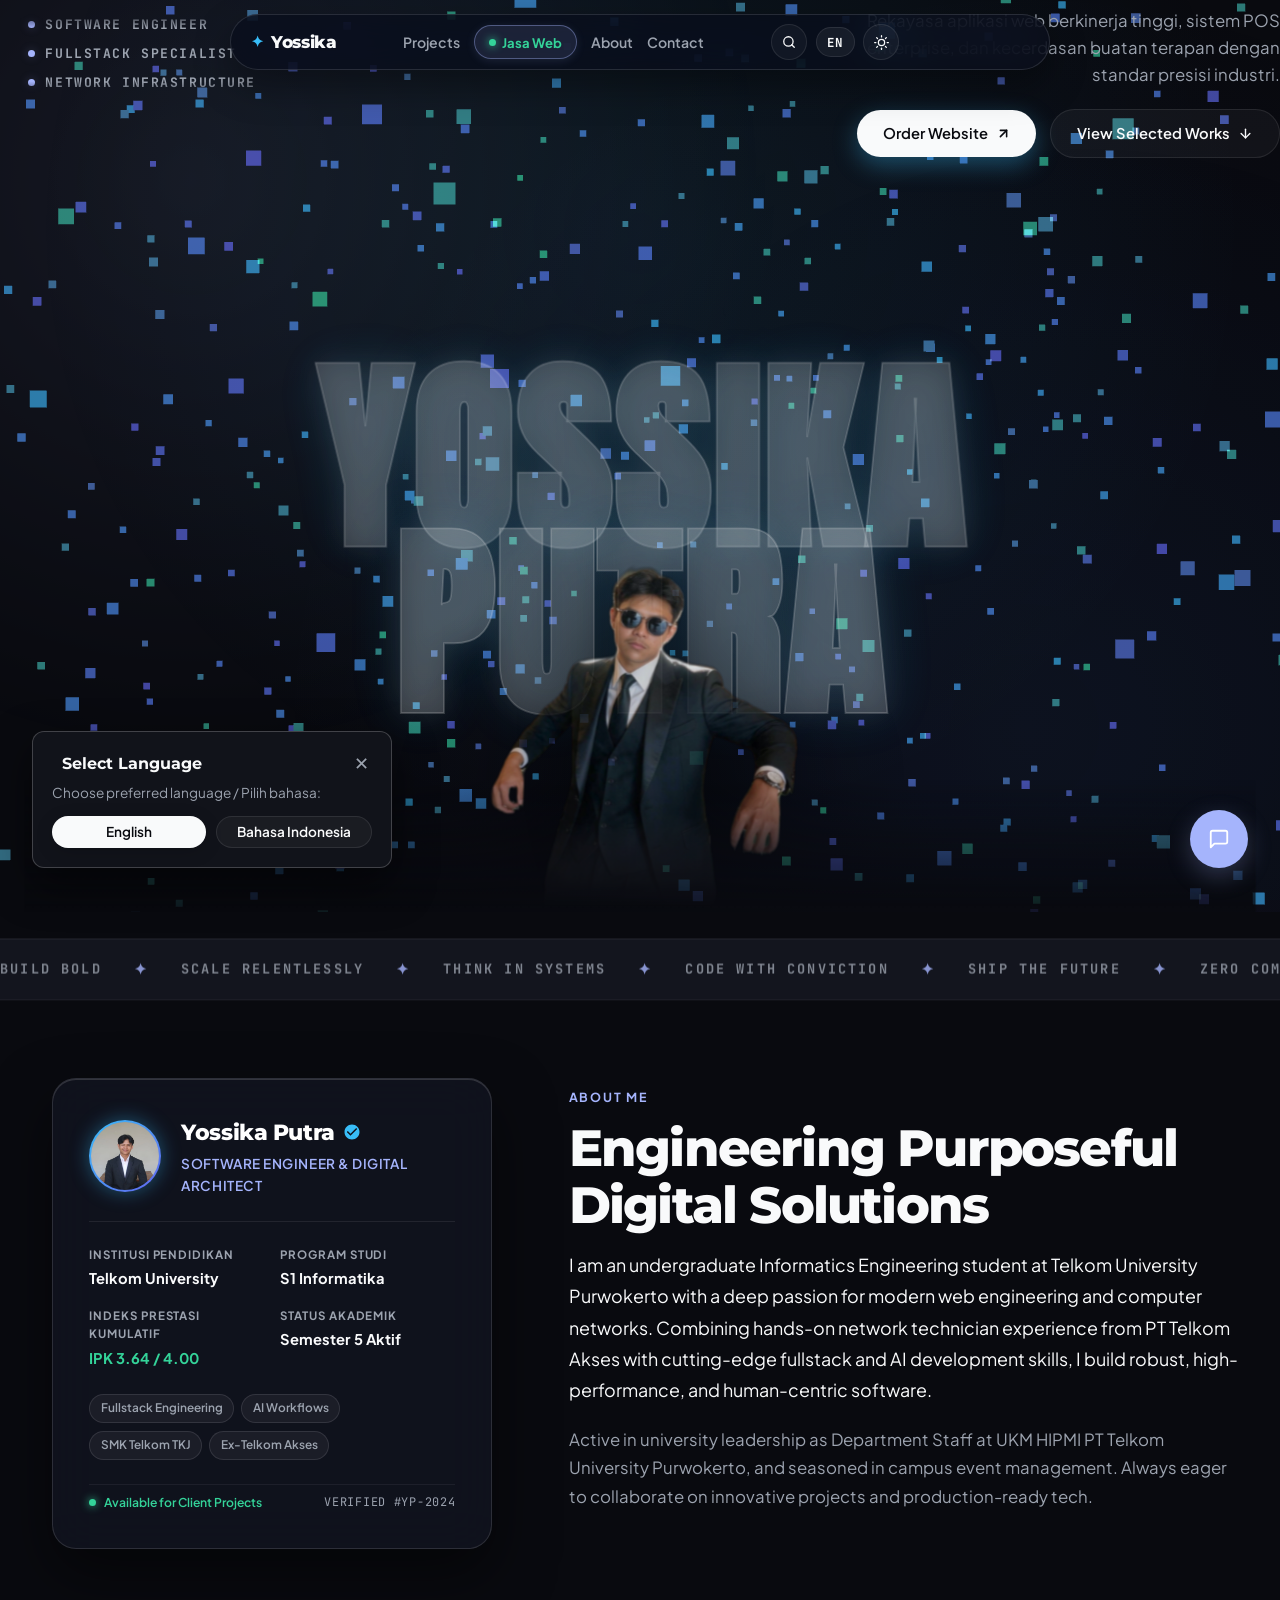
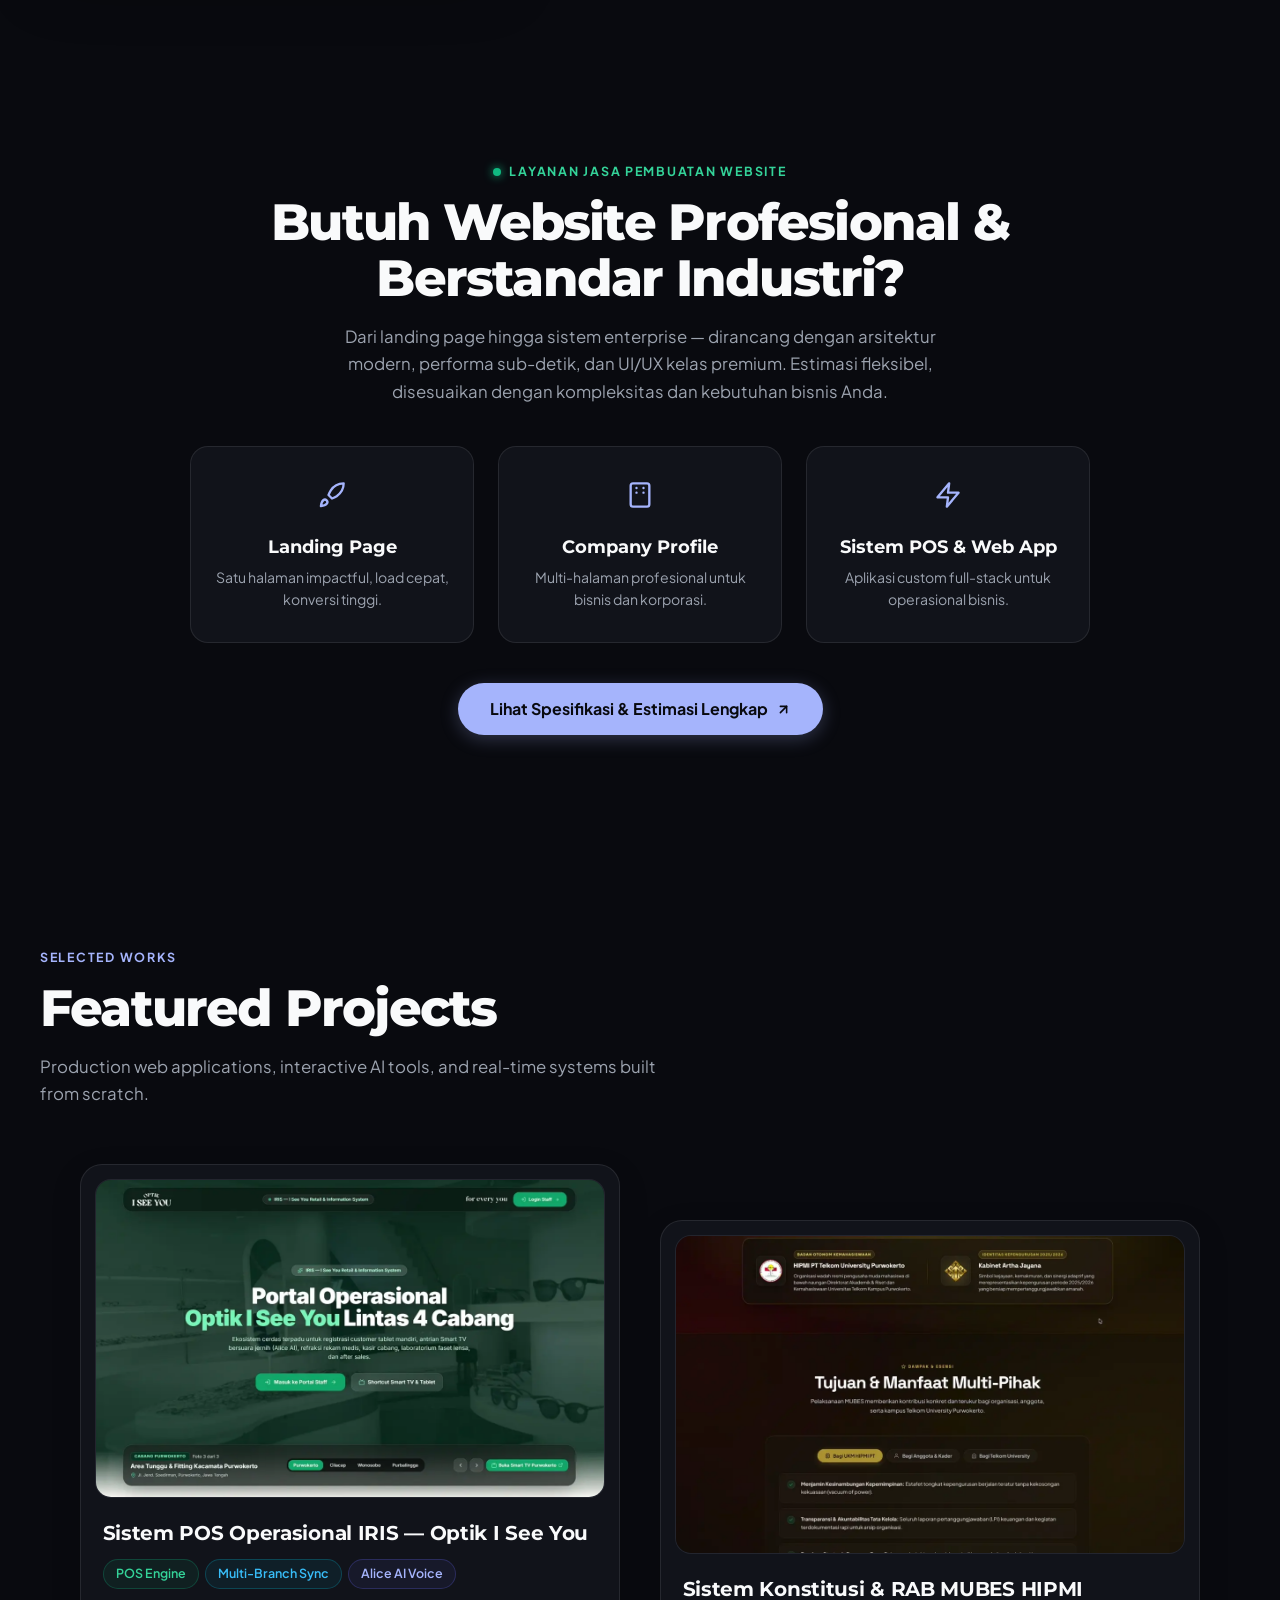
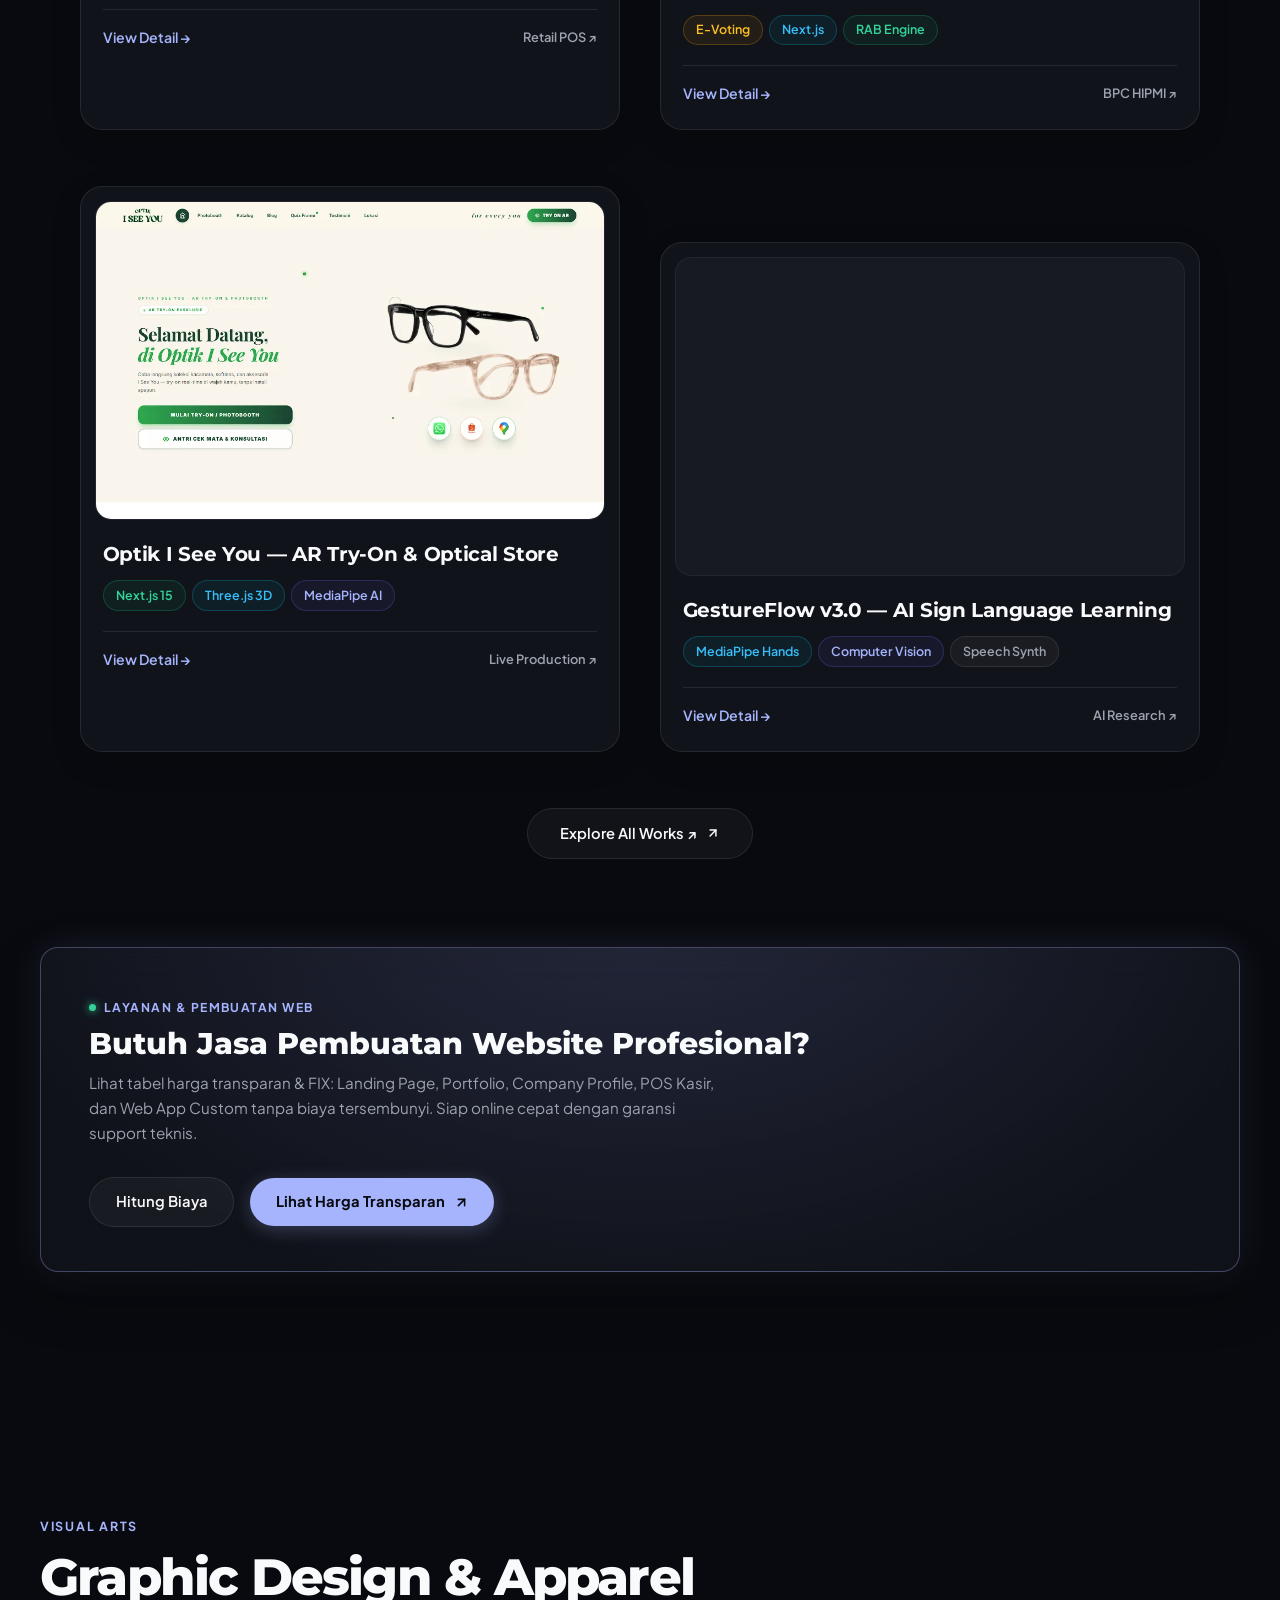
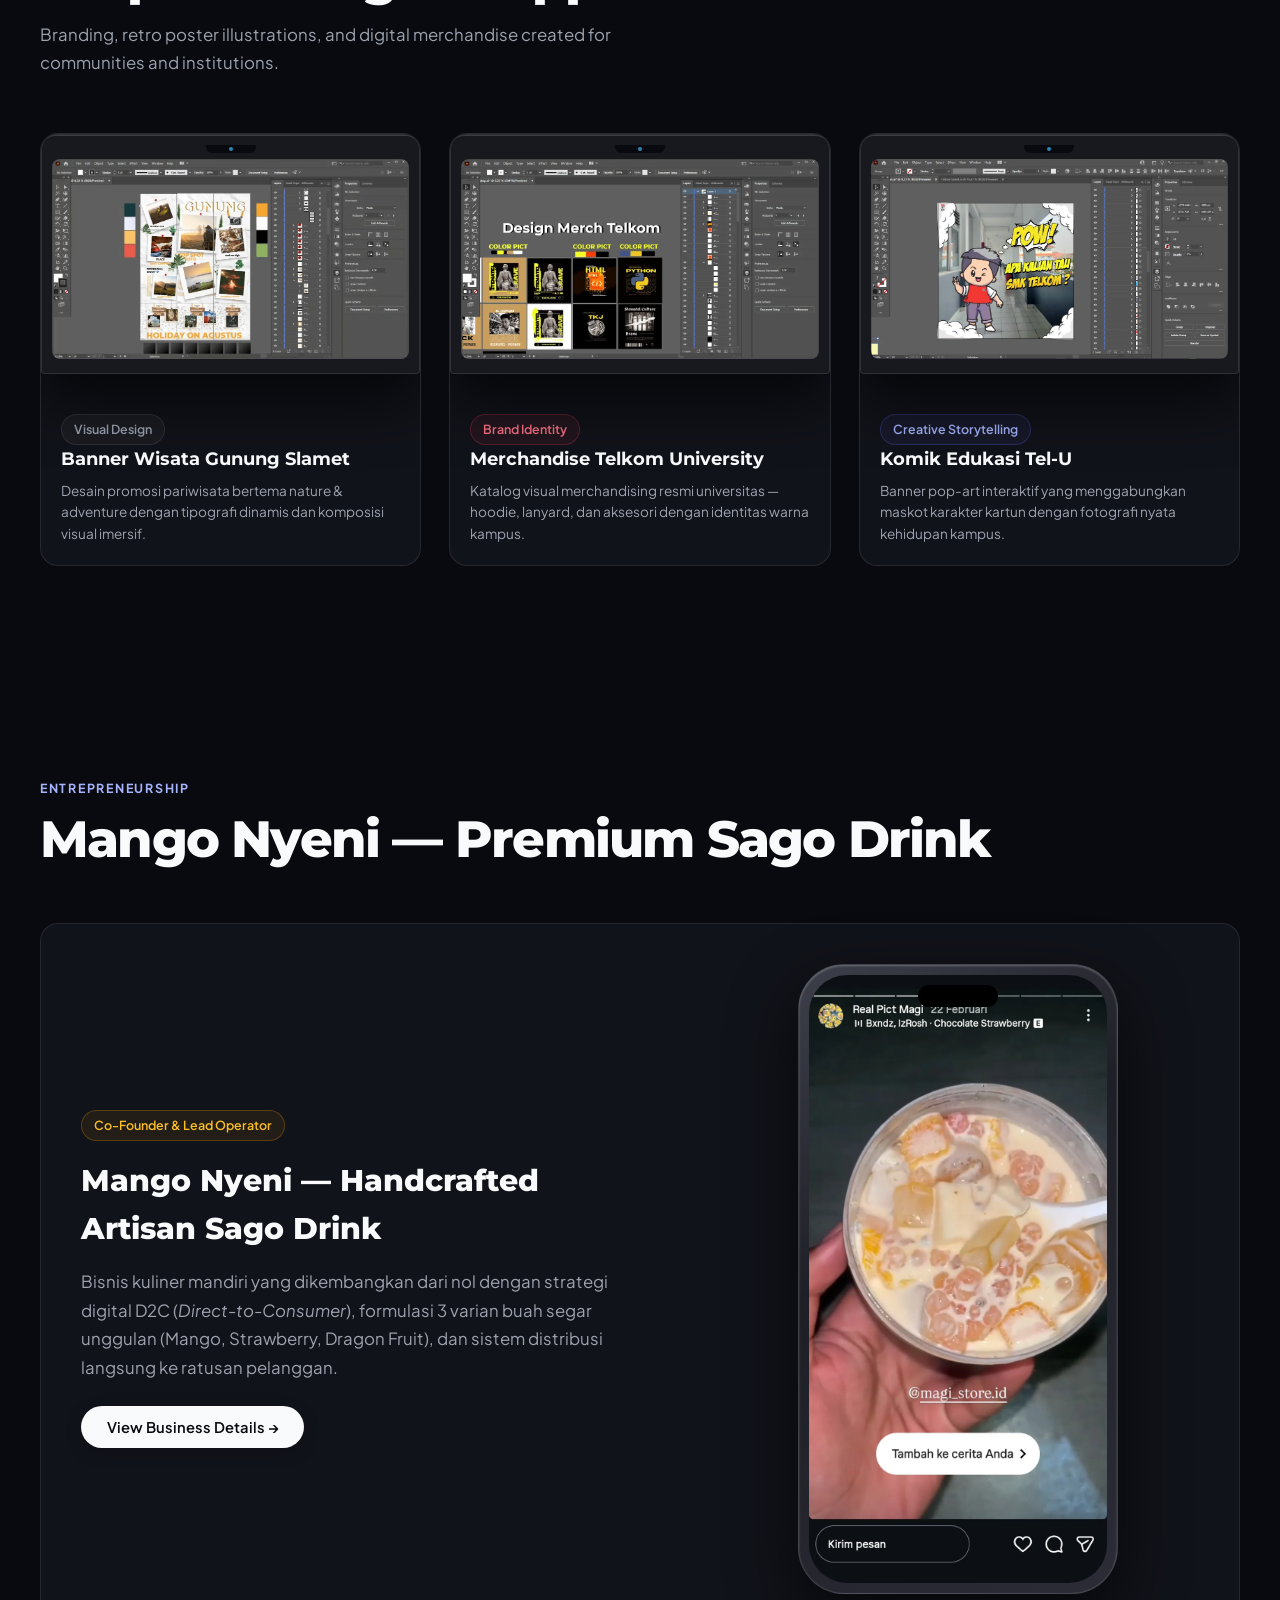
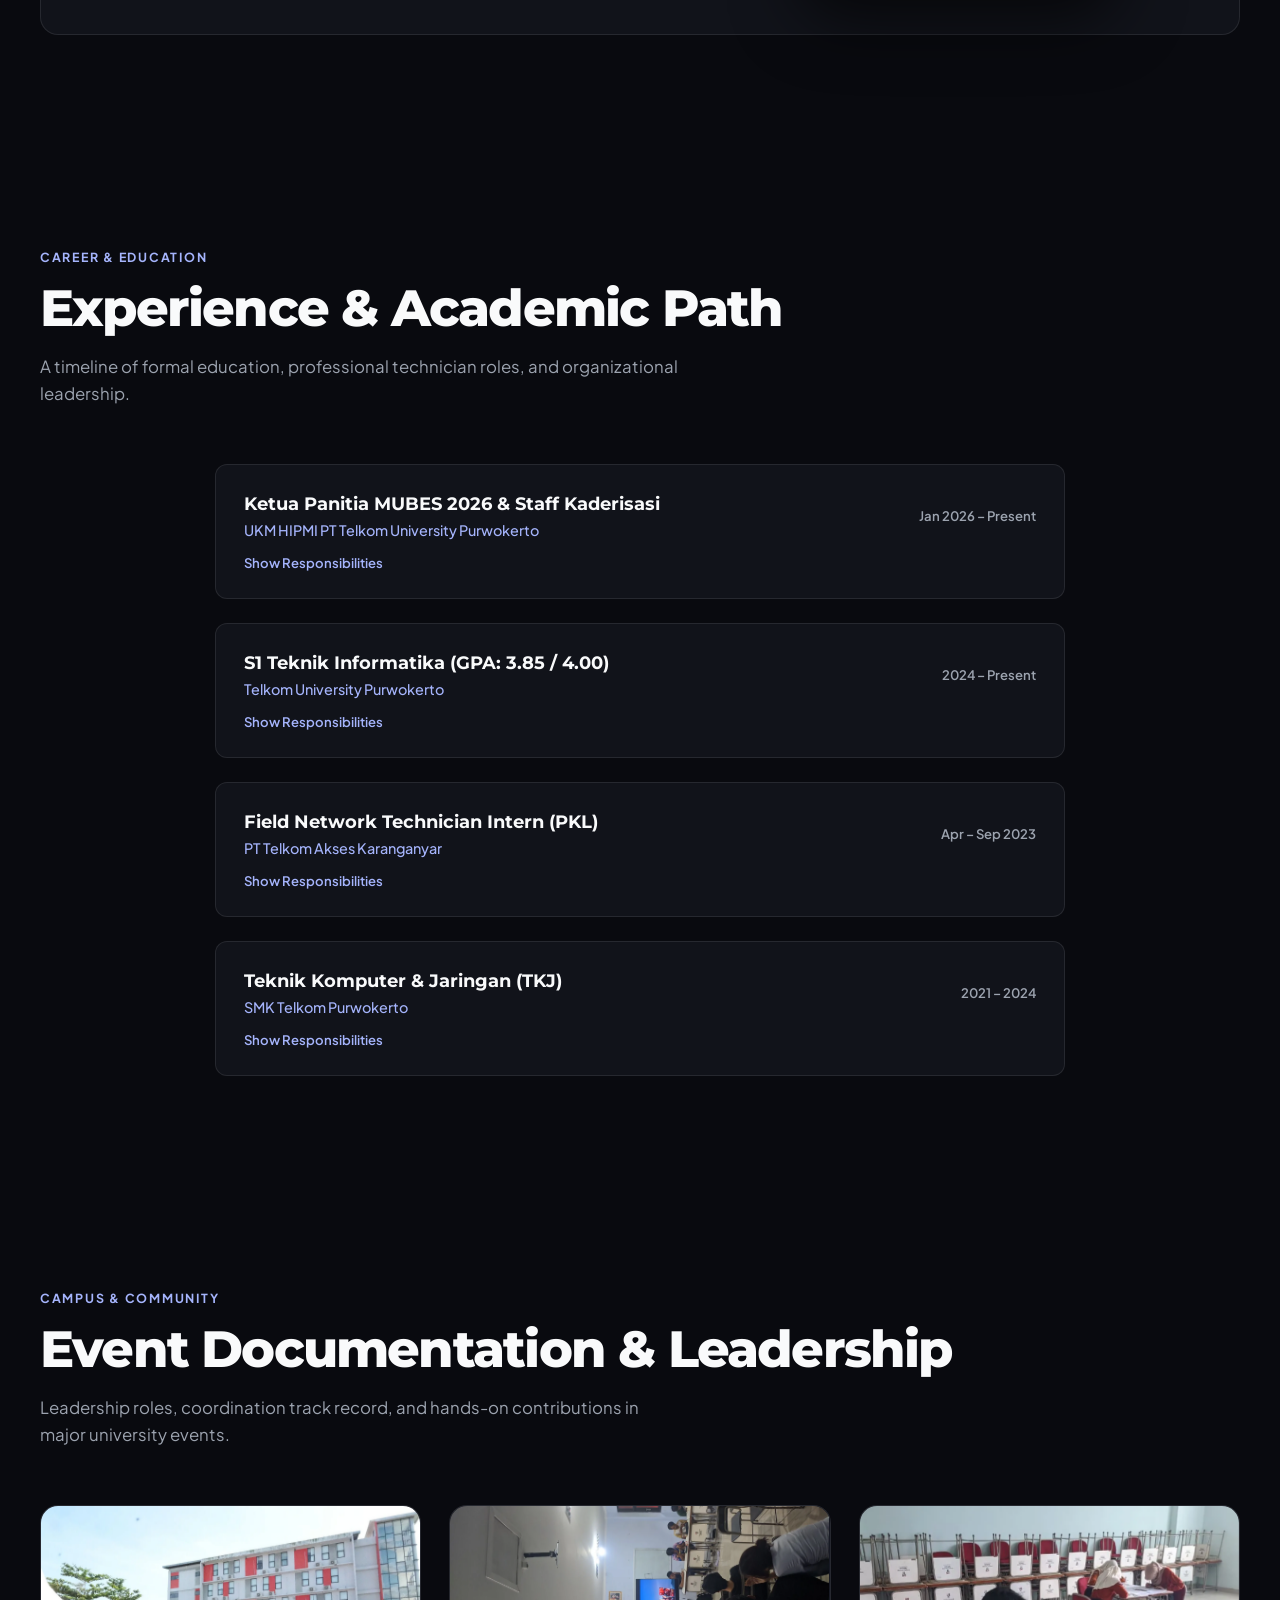
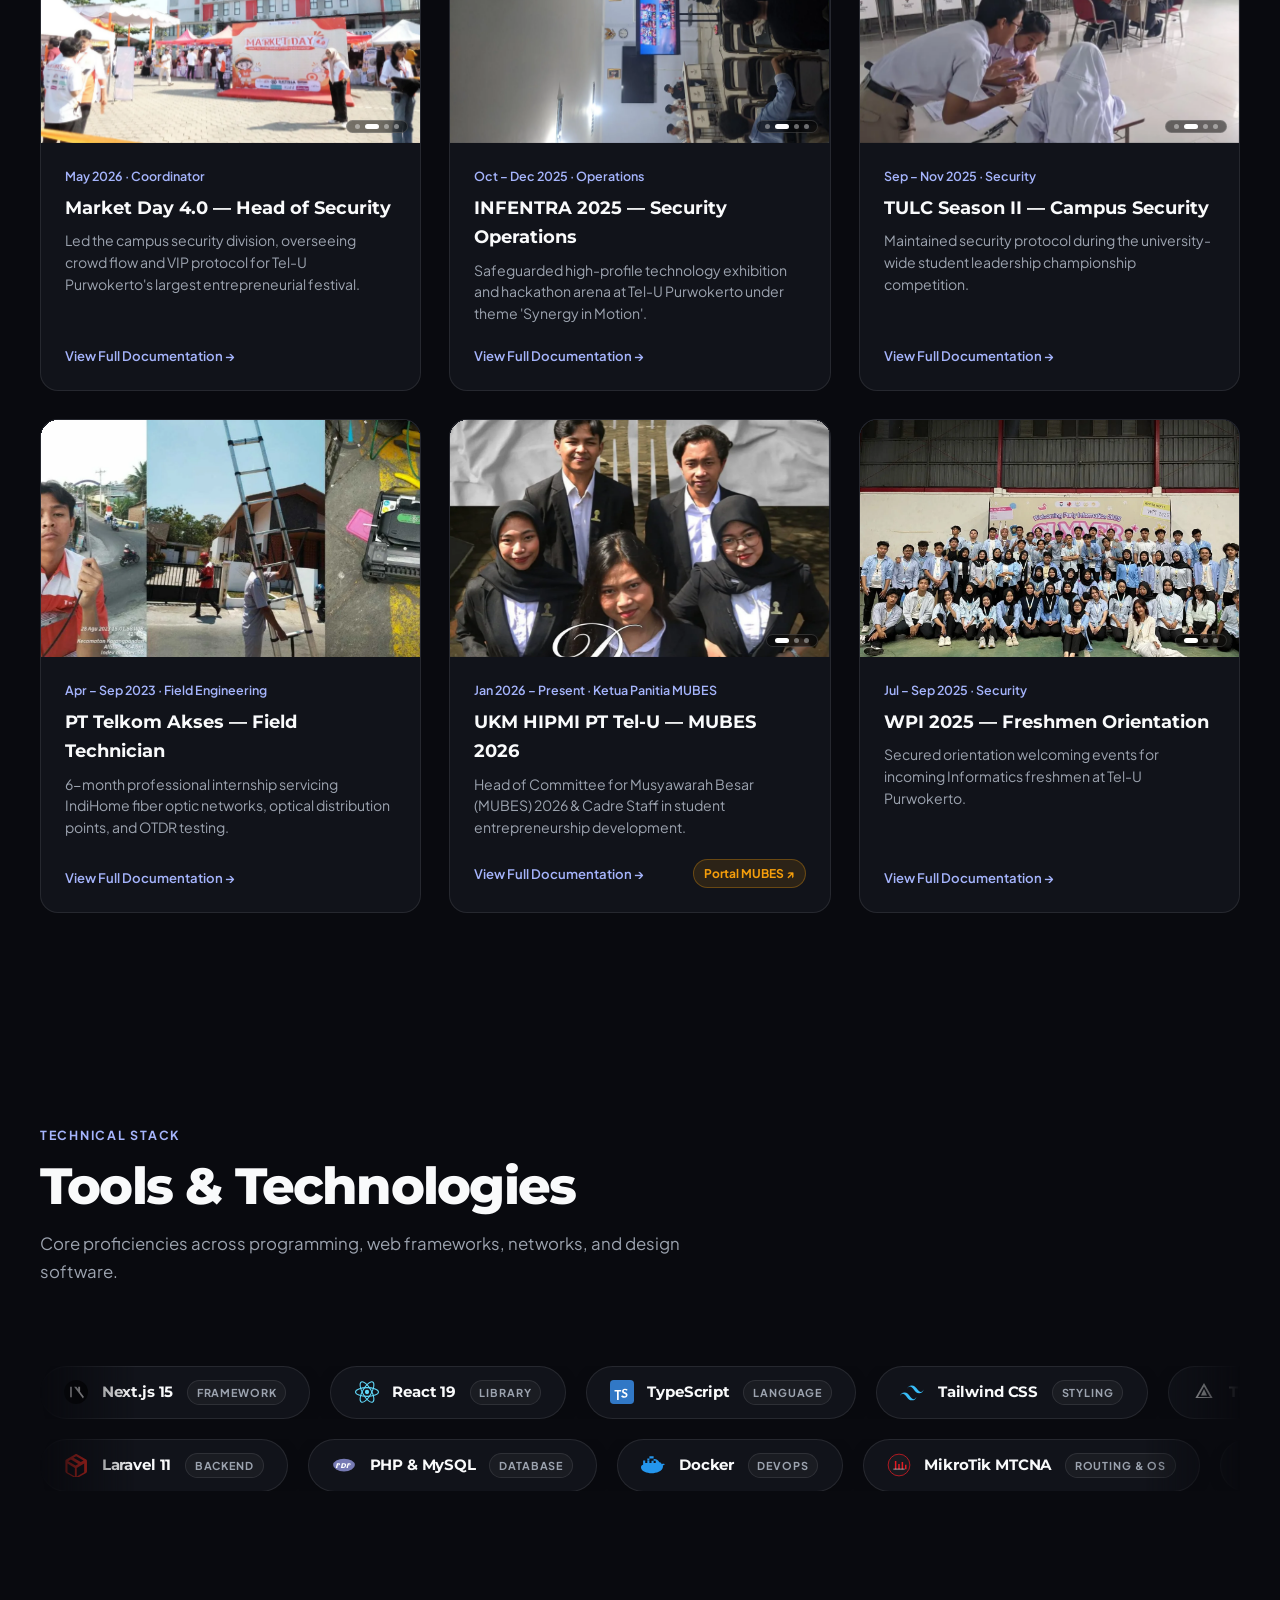
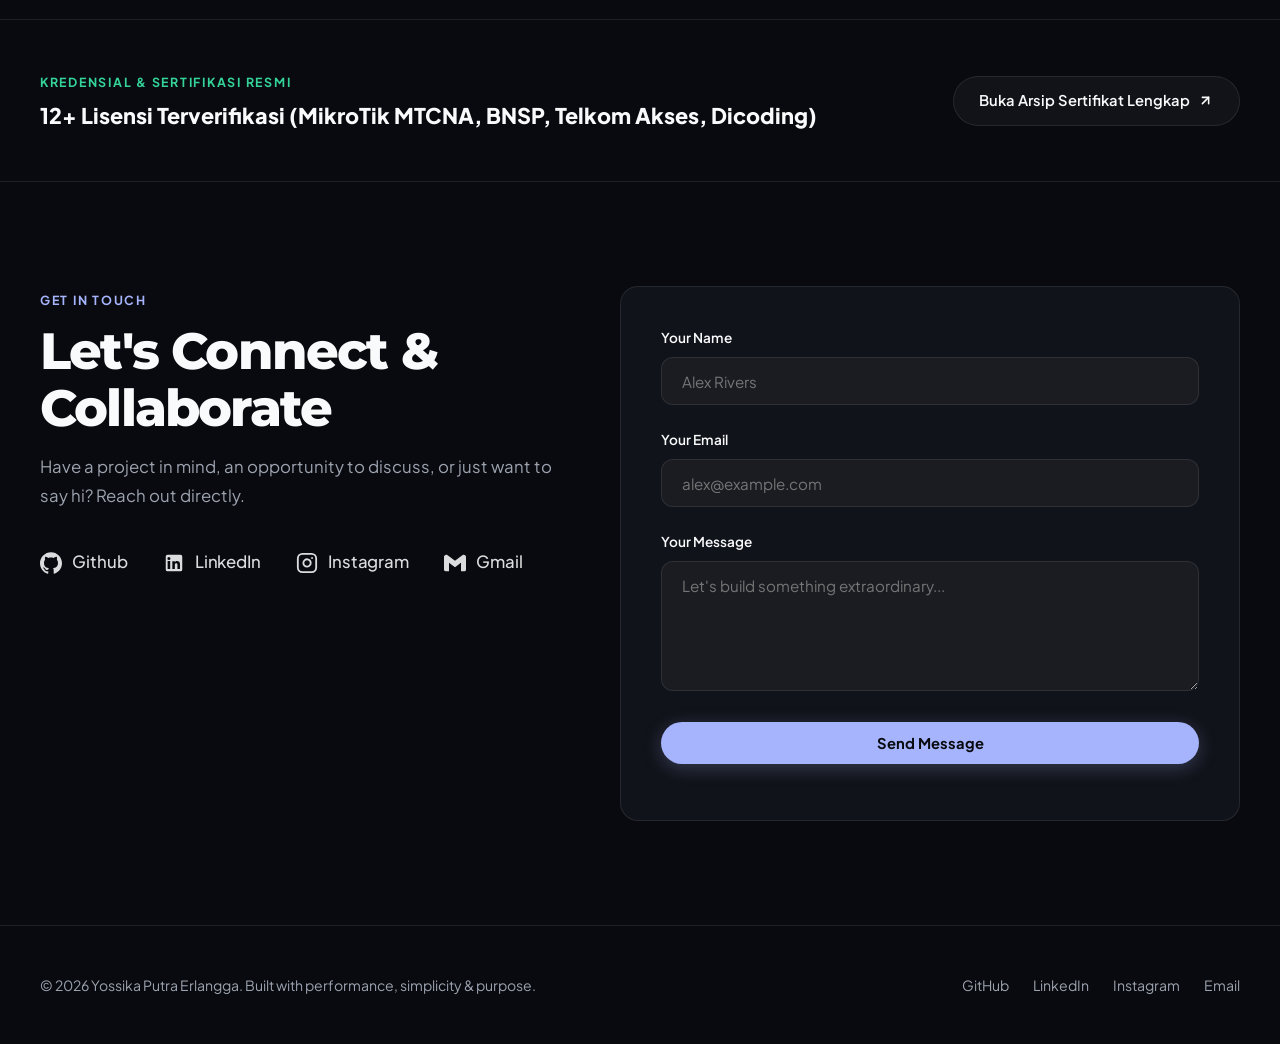
==== index.html @ c685a9c2 "feat(portfolio): optimize hero section scaling, mobile ticker, CTA alignment and consolidated floati" ====
<!DOCTYPE html>
<html lang="en" data-theme="dark">
<head>
  <script>
    (function() {
      try {
        if (sessionStorage.getItem('yp_visited')) {
          document.documentElement.classList.add('preloader-skipped');
        }
      } catch(e) {}
    })();
  </script>
  <style>
    html.preloader-skipped #appPreloader {
      display: none !important;
    }
  </style>
  <meta charset="UTF-8">
  <meta name="viewport" content="width=device-width, initial-scale=1.0, viewport-fit=cover">
  <!-- iOS / PWA Meta -->
  <meta name="theme-color" content="#090a0f">
  <meta name="apple-mobile-web-app-capable" content="yes">
  <meta name="apple-mobile-web-app-status-bar-style" content="black-translucent">
  <meta name="mobile-web-app-capable" content="yes">
  <meta name="format-detection" content="telephone=no">
  <title>Yossika Putra Erlangga — Software Engineer & Network Specialist | Portfolio</title>
  <meta name="description" content="Official portfolio of Yossika Putra Erlangga — Informatics Engineering student at Telkom University Purwokerto, Fullstack Web Developer, Network Specialist, and Creative Technologist.">
  <meta name="keywords" content="Yossika Putra Erlangga, Yossika Putra, Yoshput, Portfolio, Telkom University Purwokerto, Software Engineer, Network Specialist, Fullstack Developer, Next.js, AR Try-On, Optik I See You, Indonesia">
  <meta name="author" content="Yossika Putra Erlangga">
  <meta name="yb-token" content="">
  <meta name="robots" content="index, follow, max-image-preview:large">
  <link rel="canonical" href="https://www.yossikaputra.my.id/">

  <!-- Open Graph / Social Sharing -->
  <meta property="og:type" content="website">
  <meta property="og:url" content="https://www.yossikaputra.my.id/">
  <meta property="og:title" content="Yossika Putra Erlangga — Software Engineer & Network Specialist">
  <meta property="og:description" content="Official portfolio of Yossika Putra Erlangga — Informatics undergraduate, Fullstack Web Developer & Network Specialist.">
  <meta property="og:image" content="https://www.yossikaputra.my.id/assets/img/foto-jas-fresh.webp">
  <meta property="og:site_name" content="Yossika Putra Erlangga Portfolio">
  <meta property="og:locale" content="en_US">
  <meta property="og:locale:alternate" content="id_ID">

  <!-- Twitter Card -->
  <meta name="twitter:card" content="summary_large_image">
  <meta name="twitter:title" content="Yossika Putra Erlangga — Portfolio">
  <meta name="twitter:description" content="Informatics Engineering student, Fullstack Web Developer & Network Specialist.">
  <meta name="twitter:image" content="https://www.yossikaputra.my.id/assets/img/foto-jas-fresh.webp">

  <!-- Schema.org JSON-LD Structured Data -->
  <script type="application/ld+json">
  {
    "@context": "https://schema.org",
    "@graph": [
      {
        "@type": "Person",
        "@id": "https://www.yossikaputra.my.id/#person",
        "name": "Yossika Putra Erlangga",
        "alternateName": ["Yossika Putra", "Yossika", "Yoshput"],
        "url": "https://www.yossikaputra.my.id",
        "image": "https://www.yossikaputra.my.id/assets/img/foto-jas-fresh.webp",
        "jobTitle": "Software Engineer & Network Specialist",
        "description": "Undergraduate Informatics Engineering student at Telkom University Purwokerto specializing in web development, AI integration, and computer networking.",
        "alumniOf": [
          { "@type": "EducationalOrganization", "name": "Telkom University Purwokerto" },
          { "@type": "EducationalOrganization", "name": "SMK Telkom Purwokerto" }
        ],
        "sameAs": [
          "https://www.linkedin.com/in/yossikaputraerlangga/",
          "https://github.com/yoshput",
          "https://instagram.com/_yosput"
        ]
      },
      {
        "@type": "ProfessionalService",
        "@id": "https://www.yossikaputra.my.id/#services",
        "name": "Jasa Pembuatan Website & Solusi AI — Yossika Putra",
        "url": "https://www.yossikaputra.my.id/#jasa-preview",
        "telephone": "+6287778683766",
        "priceRange": "Rp 800.000 - Rp 15.000.000",
        "founder": { "@id": "https://www.yossikaputra.my.id/#person" },
        "areaServed": "Indonesia"
      },
      {
        "@type": "WebSite",
        "@id": "https://www.yossikaputra.my.id/#website",
        "url": "https://www.yossikaputra.my.id",
        "name": "Yossika Putra Erlangga Portfolio",
        "publisher": { "@id": "https://www.yossikaputra.my.id/#person" }
      }
    ]
  }
  </script>

  <!-- Progressive Web Font Loading with Anton, Montserrat & Plus Jakarta Sans -->
  <link rel="preconnect" href="https://fonts.googleapis.com">
  <link rel="preconnect" href="https://fonts.gstatic.com" crossorigin>
  <link rel="stylesheet" href="https://fonts.googleapis.com/css2?family=Anton&family=JetBrains+Mono:wght@400;500;700&family=Montserrat:wght@400;500;600;700;800;900&family=Plus+Jakarta+Sans:wght@400;500;600;700&display=swap">

  <!-- Preload LCP Hero Image -->
  <link rel="preload" as="image" href="assets/img/foto-jas-fresh.webp" type="image/webp" fetchpriority="high">

  <!-- Favicons -->
  <link rel="icon" type="image/x-icon" href="/favicon.ico">
  <link rel="icon" type="image/png" sizes="48x48" href="/favicon-48x48.png">
  <link rel="icon" type="image/png" sizes="96x96" href="/favicon-96x96.png">
  <link rel="icon" type="image/png" sizes="192x192" href="/favicon-192x192.png">
  <link rel="apple-touch-icon" sizes="180x180" href="/apple-touch-icon.png">
  <link rel="manifest" href="/manifest.json">

  <!-- Minified Stylesheet -->
  <style>:root{--bg:#090a0f;--bg-elevated:#11131a;--bg-surface:#171923;--surface:rgba(255,255,255,0.04);--surface-hover:rgba(255,255,255,0.07);--border:rgba(255,255,255,0.09);--border-hover:rgba(255,255,255,0.2);--txt:#f9fafb;--txt-muted:#9ca3af;--txt-dim:#9ca3af;--accent:#a5b4fc;--accent-light:#c7d2fe;--accent-glow:rgba(165,180,252,0.25);--green:#34d399;--amber:#fbbf24;--rose:#fb7185;--cyan:#38bdf8;--radius-sm:8px;--radius-md:12px;--radius-lg:18px;--radius-full:9999px;--transition:0.2s cubic-bezier(0.16,1,0.3,1);--font-display:'Montserrat',-apple-system,BlinkMacSystemFont,'Segoe UI',sans-serif;--font-body:'Inter',-apple-system,BlinkMacSystemFont,'Segoe UI',sans-serif;}[data-theme="light"]{--bg:#fafafa;--bg-elevated:#ffffff;--bg-surface:#f3f4f6;--surface:rgba(0,0,0,0.03);--surface-hover:rgba(0,0,0,0.06);--border:rgba(0,0,0,0.08);--border-hover:rgba(0,0,0,0.16);--txt:#111827;--txt-muted:#4b5563;--txt-dim:#4b5563;--accent:#4f46e5;--accent-light:#6366f1;--accent-glow:rgba(79,70,229,0.12);}*,*::before,*::after{box-sizing:border-box;margin:0;padding:0;}html{scroll-behavior:smooth;font-size:16px;-webkit-text-size-adjust:100%;}body{font-family:var(--font-body);background-color:var(--bg);color:var(--txt);line-height:1.6;overflow-x:hidden;transition:background-color 0.3s ease,color 0.3s ease;text-rendering:optimizeLegibility;-webkit-font-smoothing:antialiased;}img{display:block;max-width:100%;height:auto;}a{color:inherit;text-decoration:none;transition:color var(--transition),opacity var(--transition);}button{font-family:inherit;cursor:pointer;border:none;background:none;}.ambient-mesh{position:fixed;top:0;left:0;width:100vw;height:100vh;pointer-events:none;z-index:0;opacity:0.35;background:radial-gradient(circle at 15% 20%,var(--accent-glow) 0%,transparent 45%),radial-gradient(circle at 85% 80%,rgba(6,182,212,0.08) 0%,transparent 50%);}.container{width:min(100% - 2.5rem,1200px);margin-inline:auto;position:relative;z-index:1;}.section{padding:6.5rem 0;position:relative;}.section-head{margin-bottom:3.5rem;}.eyebrow{display:inline-flex;align-items:center;gap:0.5rem;font-size:0.78rem;font-weight:700;text-transform:uppercase;letter-spacing:0.14em;color:var(--accent);margin-bottom:0.75rem;}.live-dot{width:8px;height:8px;background-color:var(--green);border-radius:50%;box-shadow:0 0 10px var(--green);animation:pulse-dot 2s infinite ease-in-out;}@keyframes pulse-dot{0%,100%{opacity:1;transform:scale(1);}50%{opacity:0.4;transform:scale(0.85);}}.section-title{font-family:var(--font-display);font-size:clamp(2.2rem,4vw,3.4rem);font-weight:800;letter-spacing:-0.035em;line-height:1.1;color:var(--txt);margin-bottom:1rem;}.section-sub{font-size:1.05rem;color:var(--txt-muted);max-width:640px;line-height:1.65;}.btn{display:inline-flex;align-items:center;justify-content:center;gap:0.6rem;padding:0.75rem 1.6rem;font-size:0.92rem;font-weight:600;border-radius:var(--radius-full);transition:all var(--transition);white-space:nowrap;}.btn-primary{background:var(--txt);color:var(--bg);box-shadow:0 4px 18px rgba(0,0,0,0.15);}.btn-primary:hover{transform:translateY(-2px);opacity:0.92;}.btn-secondary{background:var(--surface);border:1px solid var(--border);color:var(--txt);}.btn-secondary:hover{background:var(--surface-hover);border-color:var(--border-hover);transform:translateY(-2px);}.btn-accent{background:var(--accent);color:#090a0f;font-weight:700;box-shadow:0 4px 18px var(--accent-glow);}.btn-accent:hover{background:var(--accent-light);transform:translateY(-2px);}.pill{display:inline-flex;align-items:center;gap:0.4rem;font-size:0.78rem;font-weight:600;padding:0.28rem 0.75rem;border-radius:var(--radius-full);background:var(--surface);border:1px solid var(--border);color:var(--txt-muted);}.pill-green{color:var(--green);border-color:rgba(16,185,129,0.25);background:rgba(16,185,129,0.08);}.pill-blue{color:var(--cyan);border-color:rgba(6,182,212,0.25);background:rgba(6,182,212,0.08);}.pill-purple{color:var(--accent);border-color:rgba(99,102,241,0.25);background:rgba(99,102,241,0.08);}.pill-pink{color:var(--rose);border-color:rgba(244,63,94,0.25);background:rgba(244,63,94,0.08);}.pill-amber{color:var(--amber);border-color:rgba(245,158,11,0.25);background:rgba(245,158,11,0.08);}.badge-in-progress{display:inline-flex;align-items:center;gap:0.4rem;padding:0.3rem 0.8rem;font-size:0.75rem;font-weight:700;border-radius:var(--radius-full);background:rgba(245,158,11,0.15);border:1px solid rgba(245,158,11,0.35);color:#fbbf24;}.site-header{position:sticky;top:0;z-index:100;background:rgba(9,10,15,0.82);backdrop-filter:blur(14px);-webkit-backdrop-filter:blur(14px);border-bottom:1px solid var(--border);transition:background 0.3s ease,border-color 0.3s ease;}[data-theme="light"] .site-header{background:rgba(250,250,250,0.82);}.nav-container{display:flex;align-items:center;justify-content:space-between;height:68px;}.nav-brand{font-family:var(--font-display);font-size:1.15rem;font-weight:800;letter-spacing:-0.02em;color:var(--txt);display:flex;align-items:center;gap:0.5rem;}.nav-links{display:flex;align-items:center;gap:1.75rem;list-style:none;}.nav-links a{font-size:0.88rem;font-weight:500;color:var(--txt-muted);}.nav-links a:hover,.nav-links a.active{color:var(--txt);}.nav-controls{display:flex;align-items:center;gap:0.75rem;}.icon-btn{width:38px;height:38px;border-radius:50%;border:1px solid var(--border);background:var(--surface);color:var(--txt);display:flex;align-items:center;justify-content:center;font-size:1rem;transition:all var(--transition);}.icon-btn:hover{background:var(--surface-hover);border-color:var(--border-hover);transform:translateY(-1px);}.lang-btn{font-size:0.82rem;font-weight:700;padding:0.38rem 0.85rem;border-radius:var(--radius-full);border:1px solid var(--border);background:var(--surface);color:var(--txt);display:inline-flex;align-items:center;gap:0.4rem;transition:all var(--transition);}.lang-btn:hover{background:var(--surface-hover);border-color:var(--border-hover);}.hamburger{display:none;width:38px;height:38px;border-radius:8px;border:1px solid var(--border);background:var(--surface);color:var(--txt);align-items:center;justify-content:center;}.hero{padding-top:4.5rem;padding-bottom:6rem;min-height:calc(100vh - 68px);display:flex;align-items:center;}.hero-grid{display:grid;grid-template-columns:1.25fr 0.95fr;gap:4rem;align-items:center;}.hero-tag{margin-bottom:1.25rem;}.hero-name{font-family:var(--font-display);font-size:clamp(2.8rem,6vw,4.8rem);font-weight:800;letter-spacing:-0.04em;line-height:1.05;margin-bottom:1.25rem;}.hero-name span{display:block;}.hero-role{font-size:1.2rem;font-weight:600;color:var(--accent);margin-bottom:1rem;}.hero-desc{font-size:1.05rem;color:var(--txt-muted);line-height:1.7;max-width:580px;margin-bottom:2rem;}.hero-socials{display:flex;flex-wrap:wrap;gap:0.6rem;margin-bottom:2.2rem;}.hero-actions{display:flex;flex-wrap:wrap;gap:1rem;margin-bottom:3rem;}.hero-stats{display:grid;grid-template-columns:repeat(4,1fr);gap:1.5rem;padding-top:2rem;border-top:1px solid var(--border);}.stat-val{font-family:var(--font-display);font-size:2rem;font-weight:800;color:var(--txt);line-height:1;margin-bottom:0.35rem;}.stat-lbl{font-size:0.78rem;font-weight:500;color:var(--txt-muted);text-transform:uppercase;letter-spacing:0.05em;}.id-card-wrap{position:relative;display:flex;flex-direction:column;align-items:center;justify-content:center;}.id-card-body{width:320px;border-radius:var(--radius-lg);background:var(--bg-elevated);border:1px solid var(--border);box-shadow:0 20px 45px rgba(0,0,0,0.3);padding:1.75rem;position:relative;overflow:hidden;transition:transform 0.15s ease-out,box-shadow 0.2s ease;user-select:none;cursor:grab;}.id-card-body:active{cursor:grabbing;}.id-card-top{display:flex;justify-content:space-between;align-items:center;margin-bottom:1.5rem;font-size:0.75rem;font-weight:700;color:var(--txt-muted);letter-spacing:0.08em;}.id-card-photo{width:120px;height:120px;border-radius:50%;margin:0 auto 1.25rem;overflow:hidden;border:3px solid var(--accent);box-shadow:0 0 20px var(--accent-glow);}.id-card-photo img{width:100%;height:100%;object-fit:cover;}.id-card-name{font-family:var(--font-display);font-size:1.2rem;font-weight:800;text-align:center;margin-bottom:0.25rem;}.id-card-nim{font-size:0.82rem;color:var(--accent);font-weight:600;text-align:center;margin-bottom:1.25rem;}.id-card-chips{display:flex;flex-wrap:wrap;justify-content:center;gap:0.4rem;margin-bottom:1.25rem;}.id-card-footer{text-align:center;font-size:0.75rem;color:var(--txt-dim);border-top:1px solid var(--border);padding-top:0.85rem;}.about-grid{display:grid;grid-template-columns:0.9fr 1.3fr;gap:4rem;align-items:center;}.about-photo-card{position:relative;border-radius:var(--radius-lg);overflow:hidden;border:1px solid var(--border);background:var(--bg-elevated);}.about-photo-card img{width:100%;aspect-ratio:4 / 5;object-fit:cover;}.about-content p{font-size:1.05rem;color:var(--txt-muted);line-height:1.75;margin-bottom:1.5rem;}.about-meta-grid{display:grid;grid-template-columns:repeat(2,1fr);gap:1rem;margin-top:2rem;padding-top:2rem;border-top:1px solid var(--border);}.about-meta-item .meta-key{font-size:0.75rem;text-transform:uppercase;color:var(--txt-dim);font-weight:600;margin-bottom:0.2rem;}.about-meta-item .meta-val{font-size:0.95rem;font-weight:600;color:var(--txt);}.projects-grid{display:grid;grid-template-columns:repeat(2,1fr);gap:2rem;}.project-card{background:var(--bg-elevated);border:1px solid var(--border);border-radius:var(--radius-lg);overflow:hidden;display:flex;flex-direction:column;transition:transform var(--transition),border-color var(--transition),box-shadow var(--transition);cursor:pointer;}.project-card:hover{transform:translateY(-4px);border-color:var(--border-hover);box-shadow:0 16px 36px rgba(0,0,0,0.2);}.project-media{position:relative;aspect-ratio:16 / 9;background:var(--bg-surface);overflow:hidden;}.project-media img,.project-media video{width:100%;height:100%;object-fit:cover;display:block;pointer-events:none;transition:transform 0.4s ease;}.project-card:hover .project-media img,.project-card:hover .project-media video{transform:scale(1.03);}.project-badge-pos{position:absolute;top:1rem;left:1rem;z-index:2;}.project-body{padding:1.75rem;display:flex;flex-direction:column;flex-grow:1;}.project-title{font-family:var(--font-display);font-size:1.35rem;font-weight:700;margin-bottom:0.6rem;color:var(--txt);}.project-tagline{font-size:0.92rem;color:var(--txt-muted);line-height:1.6;margin-bottom:1.25rem;flex-grow:1;}.project-tech{display:flex;flex-wrap:wrap;gap:0.4rem;margin-bottom:1.25rem;}.project-action-row{display:flex;align-items:center;justify-content:space-between;padding-top:1rem;border-top:1px solid var(--border);font-size:0.88rem;font-weight:600;color:var(--accent);}.designs-grid{display:grid;grid-template-columns:repeat(3,1fr);gap:1.75rem;}.design-card{background:var(--bg-elevated);border:1px solid var(--border);border-radius:var(--radius-lg);overflow:hidden;cursor:pointer;transition:transform var(--transition),border-color var(--transition);}.design-card:hover{transform:translateY(-4px);border-color:var(--border-hover);}.design-media{aspect-ratio:4 / 3;overflow:hidden;background:var(--bg-surface);}.design-media img{width:100%;height:100%;object-fit:cover;transition:transform 0.4s ease;}.design-card:hover .design-media img{transform:scale(1.04);}.design-body{padding:1.25rem;}.design-title{font-family:var(--font-display);font-size:1.1rem;font-weight:700;margin-bottom:0.4rem;}.design-tagline{font-size:0.85rem;color:var(--txt-muted);}.business-card{background:var(--bg-elevated);border:1px solid var(--border);border-radius:var(--radius-lg);padding:2.5rem;display:grid;grid-template-columns:1.2fr 1fr;gap:3rem;align-items:center;}.business-gallery{display:grid;grid-template-columns:repeat(2,1fr);gap:0.75rem;}.business-gallery img{border-radius:var(--radius-md);aspect-ratio:1;object-fit:cover;}.timeline{position:relative;max-width:850px;margin-inline:auto;display:flex;flex-direction:column;gap:1.5rem;}.timeline-item{background:var(--bg-elevated);border:1px solid var(--border);border-radius:var(--radius-md);padding:1.5rem 1.75rem;transition:border-color var(--transition);}.timeline-item:hover{border-color:var(--border-hover);}.timeline-head{display:flex;align-items:center;justify-content:space-between;gap:1rem;cursor:pointer;}.timeline-role{font-family:var(--font-display);font-size:1.15rem;font-weight:700;color:var(--txt);}.timeline-inst{font-size:0.9rem;color:var(--accent);font-weight:500;}.timeline-date{font-size:0.82rem;font-weight:600;color:var(--txt-muted);white-space:nowrap;}.timeline-details{margin-top:1rem;padding-top:1rem;border-top:1px solid var(--border);display:none;}.timeline-details.active{display:block;}.timeline-details ul{padding-left:1.25rem;color:var(--txt-muted);font-size:0.92rem;}.timeline-details li{margin-bottom:0.5rem;}.timeline-toggle-btn{font-size:0.82rem;color:var(--accent);font-weight:600;margin-top:0.75rem;display:inline-flex;align-items:center;gap:0.3rem;}.docs-grid{display:grid;grid-template-columns:repeat(3,1fr);gap:1.75rem;}.doc-card{background:var(--bg-elevated);border:1px solid var(--border);border-radius:var(--radius-lg);overflow:hidden;cursor:pointer;transition:transform var(--transition),border-color var(--transition);display:flex;flex-direction:column;}.doc-card:hover{transform:translateY(-4px);border-color:var(--border-hover);}.doc-media{aspect-ratio:16 / 10;overflow:hidden;}.doc-media img{width:100%;height:100%;object-fit:cover;transition:transform 0.4s ease;}.doc-card:hover .doc-media img{transform:scale(1.04);}.doc-body{padding:1.5rem;display:flex;flex-direction:column;flex-grow:1;}.doc-date{font-size:0.78rem;font-weight:600;color:var(--accent);margin-bottom:0.35rem;}.doc-title{font-family:var(--font-display);font-size:1.15rem;font-weight:700;margin-bottom:0.5rem;}.doc-summary{font-size:0.88rem;color:var(--txt-muted);line-height:1.55;margin-bottom:1.25rem;flex-grow:1;}.doc-link{font-size:0.82rem;font-weight:600;color:var(--accent);display:inline-flex;align-items:center;gap:0.35rem;}.skills-grid{display:grid;grid-template-columns:repeat(auto-fill,minmax(130px,1fr));gap:1rem;}.skill-card{background:var(--bg-elevated);border:1px solid var(--border);border-radius:var(--radius-md);padding:1.25rem 1rem;text-align:center;transition:transform var(--transition),border-color var(--transition);}.skill-card:hover{transform:translateY(-3px);border-color:var(--border-hover);}.skill-name{font-size:0.88rem;font-weight:600;color:var(--txt);}.certs-grid{display:grid;grid-template-columns:repeat(3,1fr);gap:1.75rem;}.cert-card{background:var(--bg-elevated);border:1px solid var(--border);border-radius:var(--radius-lg);overflow:hidden;cursor:pointer;transition:transform var(--transition),border-color var(--transition);}.cert-card:hover{transform:translateY(-4px);border-color:var(--border-hover);}.cert-media{aspect-ratio:16 / 11;background:var(--bg-surface);overflow:hidden;}.cert-media img{width:100%;height:100%;object-fit:contain;padding:0.75rem;}.cert-body{padding:1.25rem;}.cert-title{font-family:var(--font-display);font-size:1rem;font-weight:700;margin-bottom:0.25rem;}.cert-issuer{font-size:0.82rem;color:var(--txt-muted);}.contact-grid{display:grid;grid-template-columns:1fr 1.2fr;gap:4rem;}.contact-info p{font-size:1.05rem;color:var(--txt-muted);line-height:1.75;margin-bottom:2rem;}.contact-methods{display:flex;flex-direction:column;gap:1.25rem;margin-bottom:2rem;}.contact-method-item{display:flex;align-items:center;gap:1rem;font-size:0.95rem;font-weight:600;}.contact-form{background:var(--bg-elevated);border:1px solid var(--border);border-radius:var(--radius-lg);padding:2.5rem;}.form-group{margin-bottom:1.5rem;}.form-group label{display:block;font-size:0.85rem;font-weight:600;margin-bottom:0.5rem;color:var(--txt);}.form-control{width:100%;padding:0.85rem 1.2rem;border-radius:var(--radius-md);background:var(--surface);border:1px solid var(--border);color:var(--txt);font-family:inherit;font-size:0.95rem;transition:border-color var(--transition),box-shadow var(--transition);}.form-control:focus{outline:none;border-color:var(--accent);box-shadow:0 0 0 3px var(--accent-glow);}textarea.form-control{min-height:130px;resize:vertical;}.form-status{margin-top:1rem;font-size:0.88rem;font-weight:600;}.site-footer{border-top:1px solid var(--border);padding:3rem 0;font-size:0.88rem;color:var(--txt-muted);}.footer-container{display:flex;justify-content:space-between;align-items:center;}.footer-links{display:flex;gap:1.5rem;}.modal-overlay{position:fixed;inset:0;background:rgba(0,0,0,0.78);backdrop-filter:blur(10px);-webkit-backdrop-filter:blur(10px);z-index:1000;display:flex;align-items:center;justify-content:center;opacity:0;visibility:hidden;transition:opacity 0.2s ease,visibility 0.2s ease;padding:1.5rem;}.modal-overlay.active{opacity:1;visibility:visible;}.modal-card{background:var(--bg-elevated);border:1px solid var(--border);border-radius:var(--radius-lg);max-width:820px;width:100%;max-height:90vh;overflow-y:auto;position:relative;box-shadow:0 24px 60px rgba(0,0,0,0.4);transform:scale(0.96);transition:transform 0.2s cubic-bezier(0.16,1,0.3,1);}.modal-overlay.active .modal-card{transform:scale(1);}.modal-close-btn{position:absolute;top:1.25rem;right:1.25rem;width:36px;height:36px;border-radius:50%;background:var(--surface);border:1px solid var(--border);color:var(--txt);display:flex;align-items:center;justify-content:center;font-size:1.2rem;z-index:10;cursor:pointer;}.modal-close-btn:hover{background:var(--surface-hover);}.lang-popup{position:fixed;bottom:2rem;left:2rem;z-index:950;max-width:360px;width:calc(100% - 4rem);background:var(--bg-elevated);border:1px solid var(--border-hover);border-radius:var(--radius-md);padding:1.2rem;box-shadow:0 16px 40px rgba(0,0,0,0.5);transform:translateY(120%);opacity:0;pointer-events:none;transition:transform 0.3s cubic-bezier(0.16,1,0.3,1),opacity 0.3s ease;}.lang-popup.active{transform:translateY(0);opacity:1;pointer-events:auto;}.lang-popup-header{display:flex;align-items:center;gap:0.6rem;margin-bottom:0.4rem;}.lang-globe-icon{font-size:1.1rem;}.lang-popup-title{font-family:var(--font-display);font-size:1rem;font-weight:700;flex:1;}.lang-popup-close{background:transparent;border:none;color:var(--txt-muted);font-size:1.1rem;cursor:pointer;padding:0.2rem;line-height:1;display:flex;align-items:center;justify-content:center;}.lang-popup-close:hover{color:var(--txt);}.lang-popup-sub{font-size:0.85rem;color:var(--txt-muted);margin-bottom:0.85rem;line-height:1.4;}.lang-popup-buttons{display:flex;gap:0.6rem;}.lang-popup-buttons .btn{flex:1;}@media (max-width:768px){.lang-popup{bottom:1rem;left:1rem;width:calc(100% - 2rem);max-width:none;}}.chatbot-launcher{position:fixed;bottom:2rem;right:2rem;z-index:900;width:58px;height:58px;border-radius:50%;background:var(--accent);color:#ffffff;box-shadow:0 8px 25px var(--accent-glow);display:flex;align-items:center;justify-content:center;cursor:pointer;transition:transform var(--transition);}.chatbot-launcher:hover{transform:scale(1.08);}.chatbot-window{position:fixed;bottom:6rem;right:2rem;width:min(380px,calc(100vw - 3rem));height:520px;background:var(--bg-elevated);border:1px solid var(--border);border-radius:var(--radius-lg);box-shadow:0 20px 50px rgba(0,0,0,0.4);z-index:900;display:flex;flex-direction:column;overflow:hidden;opacity:0;visibility:hidden;transform:translateY(20px) scale(0.96);transition:all 0.25s cubic-bezier(0.16,1,0.3,1);}.chatbot-window.active{opacity:1;visibility:visible;transform:translateY(0) scale(1);}.chatbot-head{padding:1rem 1.25rem;background:var(--bg-surface);border-bottom:1px solid var(--border);display:flex;justify-content:space-between;align-items:center;}.chatbot-messages{flex-grow:1;padding:1.25rem;overflow-y:auto;display:flex;flex-direction:column;gap:0.85rem;}.chat-bubble{max-width:85%;padding:0.7rem 1rem;border-radius:14px;font-size:0.88rem;line-height:1.5;}.chat-bubble.bot{background:var(--surface);border:1px solid var(--border);color:var(--txt);align-self:flex-start;border-bottom-left-radius:4px;}.chat-bubble.user{background:var(--accent);color:#ffffff;align-self:flex-end;border-bottom-right-radius:4px;}.chatbot-input-wrap{padding:0.85rem 1rem;border-top:1px solid var(--border);background:var(--bg-surface);display:flex;gap:0.5rem;}.chatbot-input{flex-grow:1;padding:0.65rem 1rem;border-radius:var(--radius-full);background:var(--surface);border:1px solid var(--border);color:var(--txt);font-size:0.88rem;font-family:inherit;}.chatbot-input:focus{outline:none;border-color:var(--accent);}.lightbox-overlay{position:fixed;inset:0;background:rgba(0,0,0,0.92);z-index:1100;display:flex;align-items:center;justify-content:center;opacity:0;visibility:hidden;transition:opacity 0.2s ease,visibility 0.2s ease;padding:2rem;}.lightbox-overlay.active{opacity:1;visibility:visible;}.lightbox-img{max-width:90vw;max-height:88vh;object-fit:contain;border-radius:var(--radius-sm);}@media (max-width:992px){.hero-grid,.about-grid,.business-card,.contact-grid{grid-template-columns:1fr;gap:3rem;}.projects-grid,.certs-grid{grid-template-columns:1fr;}.designs-grid,.docs-grid{grid-template-columns:repeat(2,1fr);}.hero{text-align:center;}.hero-desc{margin-inline:auto;}.hero-socials,.hero-actions{justify-content:center;}}@media (max-width:768px){.nav-links{position:fixed;top:68px;left:0;width:100%;background:var(--bg-elevated);border-bottom:1px solid var(--border);flex-direction:column;padding:2rem 1.5rem;gap:1.25rem;display:none;}.nav-links.open{display:flex;}.hamburger{display:flex;}.hero-stats{grid-template-columns:repeat(2,1fr);gap:1.5rem;}.designs-grid,.docs-grid{grid-template-columns:1fr;}.footer-container{flex-direction:column;gap:1.25rem;text-align:center;}}.case-study-overlay{position:fixed;inset:0;width:100vw;height:100vh;z-index:2000;background:var(--bg);color:var(--txt);overflow-y:auto;overflow-x:hidden;opacity:0;visibility:hidden;transition:opacity 0.3s cubic-bezier(0.16,1,0.3,1),visibility 0.3s;-webkit-overflow-scrolling:touch;}.case-study-overlay.active{opacity:1;visibility:visible;}.cs-topbar{position:sticky;top:0;z-index:100;background:rgba(9,10,15,0.85);backdrop-filter:blur(16px);-webkit-backdrop-filter:blur(16px);border-bottom:1px solid var(--border);height:68px;display:flex;align-items:center;}[data-theme="light"] .cs-topbar{background:rgba(250,250,250,0.85);}.cs-topbar-inner{display:flex;align-items:center;justify-content:space-between;width:min(100% - 2.5rem,1200px);margin-inline:auto;}.cs-brand{font-family:var(--font-display);font-size:1.15rem;font-weight:800;letter-spacing:-0.02em;color:var(--txt);display:flex;align-items:center;gap:0.5rem;}.cs-pill-title{font-size:0.82rem;font-weight:700;text-transform:uppercase;letter-spacing:0.12em;color:var(--accent);padding:0.35rem 0.9rem;border-radius:var(--radius-full);background:var(--surface);border:1px solid var(--border);}.cs-back-btn{font-weight:700;font-size:0.85rem;padding:0.45rem 1.1rem;}.cs-hero{padding-top:3.5rem;padding-bottom:4.5rem;position:relative;text-align:center;}.cs-hero-badge-wrap{display:flex;justify-content:center;margin-bottom:1rem;}.cs-hero-tagline{font-size:clamp(0.95rem,1.8vw,1.25rem);color:var(--txt-muted);max-width:720px;margin:0 auto 1.25rem;line-height:1.6;}.cs-hero-title{font-family:var(--font-display);font-size:clamp(2.4rem,6.5vw,4.8rem);font-weight:800;letter-spacing:-0.035em;line-height:1.05;text-transform:uppercase;color:var(--txt);margin-bottom:2.25rem;position:relative;z-index:1;text-shadow:0 4px 30px rgba(0,0,0,0.4);word-break:break-word;}.cs-hero-mockup-wrap{max-width:1040px;margin:0 auto 3.5rem;position:relative;z-index:2;}.cs-browser-window{background:var(--bg-elevated);border:1px solid var(--border-hover);border-radius:var(--radius-lg);overflow:hidden;box-shadow:0 25px 60px rgba(0,0,0,0.45);transition:transform 0.4s ease,box-shadow 0.4s ease;}.cs-browser-window:hover{transform:translateY(-4px);box-shadow:0 35px 80px rgba(0,0,0,0.6);}.cs-browser-header{height:42px;background:var(--bg-surface);border-bottom:1px solid var(--border);display:flex;align-items:center;padding:0 1.25rem;gap:0.5rem;}.cs-browser-dot{width:11px;height:11px;border-radius:50%;}.dot-red{background:#ff5f56;}.dot-yellow{background:#ffbd2e;}.dot-green{background:#27c93f;}.cs-browser-address{margin-left:0.75rem;background:var(--surface);border:1px solid var(--border);padding:0.2rem 1rem;border-radius:var(--radius-full);font-size:0.75rem;color:var(--txt-muted);max-width:320px;white-space:nowrap;overflow:hidden;text-overflow:ellipsis;}.cs-browser-body{width:100%;aspect-ratio:16 / 10;background:var(--bg-surface);position:relative;overflow:hidden;}.cs-browser-body img,.cs-browser-body video{width:100%;height:100%;object-fit:cover;display:block;}.cs-meta-bar{max-width:1040px;margin:0 auto 2.5rem;display:grid;grid-template-columns:1.2fr 1fr 2.5fr 1.5fr;gap:2rem;text-align:left;padding:2rem 2.5rem;background:var(--bg-elevated);border:1px solid var(--border);border-radius:var(--radius-lg);align-items:flex-start;}.cs-meta-col{display:flex;flex-direction:column;}.cs-meta-lbl{font-size:0.75rem;font-weight:700;text-transform:uppercase;letter-spacing:0.12em;color:var(--txt-muted);margin-bottom:0.5rem;}.cs-meta-val{font-size:1.05rem;font-weight:700;color:var(--txt);}.cs-meta-desc{font-size:0.95rem;color:var(--txt-muted);line-height:1.6;}.cs-actions-wrap{display:flex;flex-wrap:wrap;gap:0.75rem;}.cs-tech-wrap{display:flex;flex-wrap:wrap;justify-content:center;gap:0.6rem;max-width:1040px;margin:0 auto;}.cs-section{padding:5rem 0;border-top:1px solid var(--border);}.cs-section-head{margin-bottom:3rem;text-align:center;}.cs-section-title{font-family:var(--font-display);font-size:clamp(2rem,3.5vw,3rem);font-weight:800;letter-spacing:-0.03em;margin-top:0.5rem;margin-bottom:0.75rem;}.cs-section-sub{font-size:1rem;color:var(--txt-muted);max-width:600px;margin:0 auto;}.cs-features-grid{display:grid;grid-template-columns:repeat(auto-fit,minmax(280px,1fr));gap:1.5rem;max-width:1040px;margin:0 auto;}.cs-feature-card{background:var(--bg-elevated);border:1px solid var(--border);border-radius:var(--radius-md);padding:1.75rem;display:flex;align-items:flex-start;gap:1rem;transition:transform var(--transition),border-color var(--transition);}.cs-feature-card:hover{transform:translateY(-3px);border-color:var(--border-hover);}.cs-feature-icon{font-size:1.4rem;line-height:1;}.cs-feature-text{font-size:0.95rem;color:var(--txt);line-height:1.6;}.cs-video-container{max-width:1040px;margin:0 auto;border-radius:var(--radius-lg);overflow:hidden;border:1px solid var(--border-hover);box-shadow:0 25px 60px rgba(0,0,0,0.45);}.cs-video-container video{width:100%;display:block;}.cs-screens-grid{display:flex;flex-direction:column;gap:4rem;max-width:1040px;margin:0 auto;}.cs-screen-item{background:var(--bg-elevated);border:1px solid var(--border);border-radius:var(--radius-lg);overflow:hidden;box-shadow:0 16px 40px rgba(0,0,0,0.25);transition:transform var(--transition),border-color var(--transition);}.cs-screen-item:hover{transform:translateY(-4px);border-color:var(--border-hover);}.cs-screen-header{padding:1.25rem 1.75rem;background:var(--bg-surface);border-bottom:1px solid var(--border);display:flex;justify-content:space-between;align-items:center;}.cs-screen-badge{font-size:0.75rem;font-weight:700;color:var(--accent);text-transform:uppercase;letter-spacing:0.1em;}.cs-screen-caption{font-size:0.92rem;font-weight:600;color:var(--txt);}.cs-screen-zoom-hint{font-size:0.78rem;color:var(--txt-muted);display:flex;align-items:center;gap:0.3rem;cursor:pointer;}.cs-screen-img-wrap{width:100%;position:relative;cursor:zoom-in;overflow:hidden;}.cs-screen-img-wrap img{width:100%;height:auto;display:block;transition:transform 0.4s ease;}.cs-screen-img-wrap:hover img{transform:scale(1.02);}.cs-next-section{padding:7rem 0 6rem;border-top:1px solid var(--border);text-align:center;background:radial-gradient(circle at 50% 100%,var(--accent-glow) 0%,transparent 65%);}.cs-next-label{font-size:0.85rem;font-weight:700;text-transform:uppercase;letter-spacing:0.14em;color:var(--txt-muted);margin-bottom:1.25rem;}.cs-next-title{display:inline-block;font-family:var(--font-display);font-size:clamp(2.8rem,7vw,6rem);font-weight:900;letter-spacing:-0.04em;color:var(--txt);text-transform:uppercase;margin-bottom:2.5rem;transition:transform var(--transition),color var(--transition);cursor:pointer;}.cs-next-title:hover{transform:scale(1.03);color:var(--accent);}.cs-next-actions{display:flex;justify-content:center;gap:1rem;}@media (max-width:992px){.cs-meta-bar{grid-template-columns:1fr 1fr;gap:1.5rem;padding:1.75rem;}.cs-meta-desc-col,.cs-meta-actions-col{grid-column:span 2;}.cs-pill-title{display:none;}}@media (max-width:768px){.cs-hero{padding-top:2.5rem;padding-bottom:3.5rem;}.cs-meta-bar{grid-template-columns:1fr;padding:1.25rem;}.cs-meta-desc-col,.cs-meta-actions-col{grid-column:span 1;}.cs-screen-header{flex-direction:column;align-items:flex-start;gap:0.35rem;}}.skills-marquee-wrapper{position:relative;width:100%;overflow:hidden;padding:1.5rem 0;display:flex;flex-direction:column;gap:1.25rem;-webkit-mask-image:linear-gradient(to right,transparent 0%,rgba(0,0,0,1) 8%,rgba(0,0,0,1) 92%,transparent 100%);mask-image:linear-gradient(to right,transparent 0%,rgba(0,0,0,1) 8%,rgba(0,0,0,1) 92%,transparent 100%);}.skills-marquee-row{display:flex;width:100%;overflow:hidden;user-select:none;}.skills-track{display:flex;align-items:center;gap:1.25rem;width:max-content;flex-shrink:0;will-change:transform;}.skills-track-left{animation:marquee-scroll-left 32s linear infinite;}.skills-track-right{animation:marquee-scroll-right 36s linear infinite;}.skills-marquee-wrapper:hover .skills-track{animation-play-state:paused;}@keyframes marquee-scroll-left{0%{transform:translate3d(0,0,0);}100%{transform:translate3d(-50%,0,0);}}@keyframes marquee-scroll-right{0%{transform:translate3d(-50%,0,0);}100%{transform:translate3d(0,0,0);}}.skill-pill-card{display:inline-flex;align-items:center;gap:0.85rem;padding:0.8rem 1.45rem;background:var(--bg-elevated);border:1px solid var(--border);border-radius:var(--radius-full);box-shadow:0 4px 16px rgba(0,0,0,0.15);transition:transform 0.25s cubic-bezier(0.16,1,0.3,1),border-color 0.25s ease,box-shadow 0.25s ease,background 0.25s ease;white-space:nowrap;cursor:pointer;flex-shrink:0;}.skill-pill-card:hover{transform:translateY(-4px) scale(1.05);border-color:var(--brand-color,var(--accent));background:var(--bg-surface);box-shadow:0 12px 30px rgba(0,0,0,0.35),0 0 22px color-mix(in srgb,var(--brand-color,var(--accent)) 40%,transparent);}.skill-pill-icon{width:24px;height:24px;display:flex;align-items:center;justify-content:center;flex-shrink:0;transition:transform 0.25s ease;}.skill-pill-card:hover .skill-pill-icon{transform:scale(1.15) rotate(3deg);}.skill-pill-name{font-family:var(--font-display);font-size:0.95rem;font-weight:700;letter-spacing:-0.01em;color:var(--txt);}.skill-pill-badge{font-size:0.68rem;font-weight:700;text-transform:uppercase;letter-spacing:0.08em;padding:0.18rem 0.55rem;border-radius:var(--radius-full);background:var(--surface);border:1px solid var(--border);color:var(--txt-muted);}@media (max-width:768px){.skills-marquee-wrapper{padding:1rem 0;gap:1rem;}.skills-track{gap:0.85rem;}.skill-pill-card{padding:0.6rem 1.15rem;gap:0.65rem;}.skill-pill-icon{width:20px;height:20px;}.skill-pill-name{font-size:0.85rem;}.skill-pill-badge{font-size:0.62rem;padding:0.12rem 0.45rem;}}.app-preloader{position:fixed;inset:0;width:100vw;height:100vh;z-index:99999;background:#08090d;display:flex;align-items:center;justify-content:center;overflow:hidden;will-change:transform;}.preloader-content{display:flex;flex-direction:column;align-items:center;text-align:center;padding:2rem;max-width:480px;width:100%;}.preloader-top{display:inline-flex;align-items:center;gap:0.75rem;font-family:var(--font-display);font-size:clamp(1.4rem,3.5vw,2rem);font-weight:800;letter-spacing:-0.02em;color:#ffffff;margin-bottom:0.35rem;}.preloader-sparkle{color:var(--accent);font-size:1.2em;animation:preloader-spin 4s linear infinite;display:inline-block;}@keyframes preloader-spin{0%{transform:rotate(0deg) scale(1);}50%{transform:rotate(180deg) scale(1.2);}100%{transform:rotate(360deg) scale(1);}}.preloader-role{font-size:0.85rem;font-weight:600;text-transform:uppercase;letter-spacing:0.14em;color:var(--accent);margin-bottom:2rem;}.preloader-counter-wrap{margin-bottom:1.25rem;}.preloader-counter{font-family:var(--font-display);font-size:clamp(3.2rem,8vw,5.2rem);font-weight:900;letter-spacing:-0.04em;line-height:1;background:linear-gradient(135deg,#ffffff 30%,var(--accent) 70%,#38bdf8 100%);-webkit-background-clip:text;-webkit-text-fill-color:transparent;font-variant-numeric:tabular-nums;display:inline-block;}.preloader-bar-wrap{width:100%;max-width:280px;height:4px;background:rgba(255,255,255,0.08);border-radius:var(--radius-full);overflow:hidden;margin-bottom:1.5rem;position:relative;}.preloader-bar-fill{width:0%;height:100%;background:linear-gradient(90deg,var(--accent) 0%,#38bdf8 50%,#34d399 100%);border-radius:var(--radius-full);box-shadow:0 0 12px var(--accent-glow);transition:width 0.05s linear;}.preloader-quote{font-size:0.82rem;color:var(--txt-muted);letter-spacing:0.04em;animation:preloader-fade 2s ease-in-out infinite alternate;}@keyframes preloader-fade{0%{opacity:0.5;}100%{opacity:0.9;}}html,body{max-width:100vw;overflow-x:hidden;}@media (max-width:768px){.section{padding:5rem 0;}.section-head{flex-direction:column!important;align-items:flex-start!important;gap:1rem!important;}.hero-grid{gap:2.5rem;}.designs-grid,.docs-grid{grid-template-columns:1fr!important;}}@media (max-width:480px){.container{width:min(100% - 1.75rem,1200px);}.section{padding:3.5rem 0;}.section-title{font-size:clamp(1.8rem,6vw,3.4rem);}.hero-name{font-size:clamp(2.2rem,10vw,4.8rem);}.hero-stats{grid-template-columns:repeat(2,1fr);gap:1rem;}.stat-val{font-size:1.5rem;}.id-card-body{width:min(300px,90vw);}.about-meta-grid{grid-template-columns:1fr;}.business-card{padding:1.5rem;grid-template-columns:1fr;gap:1.5rem;}.contact-form{padding:1.5rem;}.hero{padding-bottom:4rem;}.footer-container{flex-direction:column;gap:1rem;text-align:center;}.btn{font-size:0.85rem;padding:0.65rem 1.35rem;}.chatbot-launcher{bottom:1.25rem;right:1.25rem;width:50px;height:50px;}.chatbot-window{right:0.75rem;bottom:5rem;width:calc(100vw - 1.5rem);height:460px;}.modal-overlay{padding:0.75rem;}.modal-card{max-height:96vh;}}.case-study-overlay{-webkit-overflow-scrolling:touch;}.ambient-mesh{max-width:100vw;overflow:hidden;}</style>
  <!-- Immersive Hero CSS — Thrift Space Case Study -->
  <!-- Immersive Hero CSS — Thrift Space Case Study -->
  <style>
    /* ── Immersive Hero (Faiz Azzahra Style) ─────────────────────────── */
    .cs-immersive-hero {
      position: relative;
      min-height: 90vh;
      display: flex;
      flex-direction: column;
      align-items: center;
      justify-content: center;
      overflow: hidden;
      background: #07090e;
      padding: 0;
      text-align: center;
    }

    /* Showcase composite 3D background layer */
    .ih-showcase-bg {
      position: absolute;
      inset: 0;
      width: 100%;
      height: 100%;
      z-index: 0;
      display: flex;
      align-items: center;
      justify-content: center;
      pointer-events: none;
      overflow: hidden;
    }
    .ih-showcase-img {
      width: 100%;
      height: 100%;
      object-fit: cover;
      object-position: center;
      opacity: 0.88;
      filter: saturate(1.08) brightness(0.95);
      display: block;
      transition: transform 0.6s ease;
    }

    /* Dark gradient overlay for text readability */
    .ih-overlay {
      position: absolute;
      inset: 0;
      z-index: 1;
      background:
        radial-gradient(ellipse 60% 55% at 50% 50%, rgba(7,9,14,0.45) 0%, rgba(7,9,14,0.85) 75%, #07090e 100%),
        linear-gradient(to bottom, rgba(7,9,14,0.65) 0%, rgba(7,9,14,0.15) 45%, rgba(7,9,14,0.8) 85%, #07090e 100%);
      pointer-events: none;
    }

    /* Content — eyebrow + giant title */
    .ih-content {
      position: relative;
      z-index: 2;
      padding: 6rem 2rem 3rem;
      max-width: 1200px;
      width: 100%;
      margin: auto;
      text-align: center;
    }
    .ih-eyebrow {
      font-family: var(--font-display);
      font-size: 0.82rem;
      font-weight: 700;
      letter-spacing: 0.22em;
      text-transform: uppercase;
      color: rgba(165,180,252,0.85);
      margin-bottom: 1.25rem;
      display: inline-block;
    }
    .ih-title {
      font-family: var(--font-display);
      font-size: clamp(3.6rem, 11vw, 8.5rem);
      font-weight: 900;
      letter-spacing: -0.035em;
      line-height: 0.95;
      text-transform: uppercase;
      color: #ffffff;
      text-shadow: 0 0 70px rgba(165,180,252,0.3), 0 8px 32px rgba(0,0,0,0.8);
      margin-bottom: 0;
      word-break: break-word;
    }

    /* Bottom metadata bar */
    .ih-meta-bar {
      position: relative;
      z-index: 3;
      width: 100%;
      background: rgba(9,10,15,0.82);
      backdrop-filter: blur(20px);
      -webkit-backdrop-filter: blur(20px);
      border-top: 1px solid rgba(255,255,255,0.12);
      display: grid;
      grid-template-columns: 1.2fr 1fr 3fr 1.6fr;
      gap: 0;
      padding: 0;
      margin-top: auto;
    }
    .ih-meta-col {
      padding: 1.75rem 2rem;
      display: flex;
      flex-direction: column;
      border-right: 1px solid rgba(255,255,255,0.08);
      text-align: left;
    }
    .ih-meta-col:last-child { border-right: none; }
    .ih-meta-lbl {
      font-size: 0.68rem;
      font-weight: 700;
      text-transform: uppercase;
      letter-spacing: 0.16em;
      color: rgba(165,180,252,0.7);
      margin-bottom: 0.55rem;
    }
    .ih-meta-val {
      font-size: 0.98rem;
      font-weight: 700;
      color: #f9fafb;
      line-height: 1.5;
    }
    .ih-meta-wide .ih-meta-val {
      font-weight: 400;
      color: rgba(249,250,251,0.78);
      font-size: 0.9rem;
      line-height: 1.6;
    }
    .ih-meta-link {
      display: inline-flex;
      align-items: center;
      gap: 0.4rem;
      font-size: 0.88rem;
      font-weight: 700;
      color: #ffffff;
      background: rgba(165,180,252,0.14);
      border: 1px solid rgba(165,180,252,0.35);
      padding: 0.45rem 1rem;
      border-radius: var(--radius-full);
      width: fit-content;
      transition: all var(--transition);
    }
    .ih-meta-link:hover {
      background: var(--accent);
      color: #090a0f;
      border-color: var(--accent);
      transform: translateY(-2px);
    }

    /* ══════════════════════════════════════════════════════════════════════════
       ── iPhone 17 Pro Max Hero Mockup & Interactive Showcase ──────────────────
       ══════════════════════════════════════════════════════════════════════════ */
    .cs-phone-hero-wrapper {
      position: relative;
      width: 100%;
      max-width: 960px;
      margin: 1.5rem auto 2.5rem;
      display: flex;
      align-items: center;
      justify-content: center;
      perspective: 1200px;
    }

    /* Ambient Glow behind iPhone */
    .cs-phone-glow {
      position: absolute;
      width: 480px;
      height: 480px;
      border-radius: 50%;
      filter: blur(80px);
      opacity: 0.45;
      pointer-events: none;
      z-index: 1;
      transition: background 0.5s ease, opacity 0.5s ease;
    }

    /* iPhone 17 Pro Max Frame */
    .cs-iphone-frame {
      position: relative;
      z-index: 2;
      width: 320px;
      height: 650px;
      background: linear-gradient(145deg, #444652 0%, #1c1d24 35%, #2a2b35 100%);
      border-radius: 52px;
      padding: 11px;
      box-shadow: 
        0 0 0 1px rgba(255, 255, 255, 0.15),
        0 25px 60px -10px rgba(0, 0, 0, 0.8),
        0 40px 90px -20px rgba(0, 0, 0, 0.7);
      transition: transform 0.4s cubic-bezier(0.16, 1, 0.3, 1), box-shadow 0.4s ease;
      cursor: pointer;
      transform-style: preserve-3d;
      will-change: transform;
    }

    .cs-iphone-frame:hover {
      box-shadow: 
        0 0 0 1px rgba(255, 255, 255, 0.25),
        0 35px 80px -10px rgba(0, 0, 0, 0.9),
        0 0 50px -10px var(--phone-accent-glow, rgba(198, 255, 0, 0.35));
    }

    /* Titanium Bezel Specular Edge */
    .cs-iphone-frame::before {
      content: '';
      position: absolute;
      inset: 2px;
      border-radius: 49px;
      border: 1px solid rgba(255, 255, 255, 0.18);
      pointer-events: none;
      z-index: 4;
    }

    /* iPhone Buttons (Titanium side keys) */
    .iphone-button {
      position: absolute;
      background: #2b2c36;
      border-radius: 3px;
      z-index: 1;
    }
    .iphone-action-btn {
      left: -3px;
      top: 115px;
      width: 3px;
      height: 28px;
    }
    .iphone-vol-up {
      left: -3px;
      top: 155px;
      width: 3px;
      height: 50px;
    }
    .iphone-vol-down {
      left: -3px;
      top: 215px;
      width: 3px;
      height: 50px;
    }
    .iphone-power-btn {
      right: -3px;
      top: 165px;
      width: 3px;
      height: 75px;
    }

    /* Inner Screen */
    .iphone-screen {
      position: relative;
      width: 100%;
      height: 100%;
      background: #000000;
      border-radius: 42px;
      overflow: hidden;
      display: flex;
      flex-direction: column;
      z-index: 3;
    }

    /* Dynamic Island */
    .iphone-dynamic-island {
      position: absolute;
      top: 11px;
      left: 50%;
      transform: translateX(-50%);
      width: 105px;
      height: 28px;
      background: #000000;
      border-radius: 20px;
      z-index: 10;
      display: flex;
      align-items: center;
      justify-content: space-between;
      padding: 0 10px;
      box-shadow: 0 0 1px 1px rgba(255, 255, 255, 0.08);
      transition: width 0.3s ease;
    }
    .cs-iphone-frame:hover .iphone-dynamic-island {
      width: 115px;
    }
    .island-camera {
      width: 10px;
      height: 10px;
      border-radius: 50%;
      background: radial-gradient(circle, #1a1a2e 30%, #0d0d18 70%);
      border: 1px solid rgba(255, 255, 255, 0.1);
      margin-left: auto;
    }
    .island-sensor {
      width: 7px;
      height: 7px;
      border-radius: 50%;
      background: #111;
      margin-left: 6px;
    }

    /* Speaker Ear-Piece */
    .iphone-speaker {
      position: absolute;
      top: 5px;
      left: 50%;
      transform: translateX(-50%);
      width: 44px;
      height: 3px;
      background: #1f2026;
      border-radius: 2px;
      z-index: 10;
    }

    /* Screen Video / Content */
    .iphone-screen-content {
      width: 100%;
      height: 100%;
      position: relative;
      overflow: hidden;
      background: #090a0f;
    }
    .iphone-screen-content video,
    .iphone-screen-content img {
      width: 100%;
      height: 100%;
      object-fit: cover;
      display: block;
      border-radius: 42px;
    }

    /* Glossy Glass Reflection Sheen */
    .iphone-glass-glare {
      position: absolute;
      inset: 0;
      background: linear-gradient(125deg, rgba(255,255,255,0.12) 0%, rgba(255,255,255,0.03) 30%, transparent 60%);
      pointer-events: none;
      z-index: 8;
      border-radius: 42px;
    }

    /* Home Indicator Bar */
    .iphone-home-bar {
      position: absolute;
      bottom: 8px;
      left: 50%;
      transform: translateX(-50%);
      width: 120px;
      height: 4px;
      background: rgba(255, 255, 255, 0.75);
      border-radius: 10px;
      z-index: 10;
    }

    /* Floating Feature Badges around iPhone */
    .cs-phone-badge {
      position: absolute;
      z-index: 5;
      display: flex;
      align-items: center;
      gap: 0.85rem;
      background: rgba(14, 18, 28, 0.82);
      backdrop-filter: blur(16px);
      -webkit-backdrop-filter: blur(16px);
      border: 1px solid rgba(255, 255, 255, 0.12);
      padding: 0.85rem 1.25rem;
      border-radius: 18px;
      box-shadow: 0 16px 36px rgba(0, 0, 0, 0.45);
      transition: transform 0.3s ease, border-color 0.3s ease;
      max-width: 240px;
    }
    .cs-phone-badge:hover {
      transform: translateY(-4px) scale(1.04);
      border-color: rgba(255, 255, 255, 0.25);
    }
    .cs-phone-badge .badge-icon {
      font-size: 1.4rem;
      line-height: 1;
      flex-shrink: 0;
    }
    .cs-phone-badge .badge-text {
      display: flex;
      flex-direction: column;
      text-align: left;
    }
    .cs-phone-badge .badge-title {
      font-family: var(--font-display);
      font-size: 0.88rem;
      font-weight: 700;
      color: #ffffff;
      line-height: 1.2;
    }
    .cs-phone-badge .badge-sub {
      font-size: 0.72rem;
      color: var(--txt-muted);
      line-height: 1.35;
      margin-top: 0.2rem;
    }

    /* Positions of badges */
    .cs-phone-badge-left1 { left: 2%; top: 22%; }
    .cs-phone-badge-left2 { left: 4%; bottom: 25%; }
    .cs-phone-badge-right1 { right: 2%; top: 25%; }
    .cs-phone-badge-right2 { right: 4%; bottom: 22%; }

    @media (max-width: 992px) {
      .cs-phone-badge { display: none; }
      .cs-phone-hero-wrapper { margin: 1rem auto 2rem; }
      .cs-iphone-frame { width: 280px; height: 570px; border-radius: 46px; }
      .iphone-screen { border-radius: 36px; }
    }
    @media (max-width: 480px) {
      .cs-iphone-frame { width: 250px; height: 510px; border-radius: 40px; }
      .iphone-screen { border-radius: 30px; }
    }

    /* ══════════════════════════════════════════════════════════════════════════
       ── Universal Responsive Screens Grid (NO MORE CRAZY ZOOM!) ─────────────
       ══════════════════════════════════════════════════════════════════════════ */
    .cs-screens-grid {
      display: grid !important;
      grid-template-columns: repeat(auto-fill, minmax(290px, 1fr)) !important;
      gap: 2.25rem !important;
      max-width: 1200px !important;
      margin: 0 auto !important;
      justify-items: center !important;
      width: 100% !important;
    }

    .cs-screen-item {
      width: 100% !important;
      max-width: 350px !important;
      background: rgba(13, 16, 26, 0.78) !important;
      backdrop-filter: blur(16px) !important;
      -webkit-backdrop-filter: blur(16px) !important;
      border: 1px solid rgba(255, 255, 255, 0.09) !important;
      border-radius: 22px !important;
      box-shadow: 0 16px 36px rgba(0, 0, 0, 0.35) !important;
      overflow: hidden !important;
      display: flex !important;
      flex-direction: column !important;
      transition: transform 0.35s cubic-bezier(0.16, 1, 0.3, 1), border-color 0.35s ease, box-shadow 0.35s ease !important;
    }

    .cs-screen-item:hover {
      transform: translateY(-8px) scale(1.015) !important;
      border-color: rgba(165, 180, 252, 0.35) !important;
      box-shadow: 0 24px 50px rgba(0, 0, 0, 0.5), 0 0 30px rgba(165, 180, 252, 0.1) !important;
    }

    .cs-screen-header {
      padding: 1.15rem 1.35rem !important;
      background: rgba(18, 22, 36, 0.85) !important;
      border-bottom: 1px solid rgba(255, 255, 255, 0.07) !important;
      display: flex !important;
      justify-content: space-between !important;
      align-items: flex-start !important;
      gap: 0.75rem !important;
    }

    .cs-screen-badge {
      font-family: var(--font-display) !important;
      font-size: 0.72rem !important;
      font-weight: 800 !important;
      color: var(--accent) !important;
      text-transform: uppercase !important;
      letter-spacing: 0.12em !important;
      margin-bottom: 0.3rem !important;
    }

    .cs-screen-caption {
      font-size: 0.86rem !important;
      font-weight: 600 !important;
      color: #e2e8f0 !important;
      line-height: 1.45 !important;
      display: -webkit-box !important;
      -webkit-line-clamp: 2 !important;
      -webkit-box-orient: vertical !important;
      overflow: hidden !important;
    }

    .cs-screen-zoom-hint {
      font-size: 0.74rem !important;
      font-weight: 700 !important;
      color: rgba(165, 180, 252, 0.85) !important;
      background: rgba(165, 180, 252, 0.1) !important;
      border: 1px solid rgba(165, 180, 252, 0.2) !important;
      padding: 0.3rem 0.65rem !important;
      border-radius: var(--radius-full) !important;
      display: inline-flex !important;
      align-items: center !important;
      gap: 0.3rem !important;
      white-space: nowrap !important;
      flex-shrink: 0 !important;
      cursor: pointer !important;
      transition: all 0.2s ease !important;
    }

    .cs-screen-zoom-hint:hover {
      background: var(--accent) !important;
      color: #08090d !important;
      border-color: var(--accent) !important;
    }

    .cs-screen-img-wrap {
      width: 100% !important;
      padding: 1.25rem 1rem 1.5rem !important;
      background: radial-gradient(circle at 50% 30%, rgba(26, 32, 54, 0.4) 0%, rgba(7, 9, 15, 0.95) 100%) !important;
      display: flex !important;
      align-items: center !important;
      justify-content: center !important;
      position: relative !important;
      cursor: zoom-in !important;
      overflow: hidden !important;
    }

    /* Gambar Portrait Mobile: Pas, Rapi, TIDAK NGE-ZOOM! */
    .cs-screen-img-wrap img {
      width: auto !important;
      max-width: 100% !important;
      max-height: 520px !important;
      object-fit: contain !important;
      border-radius: 16px !important;
      box-shadow: 0 12px 28px rgba(0, 0, 0, 0.6), 0 0 0 1px rgba(255, 255, 255, 0.1) !important;
      display: block !important;
      transition: transform 0.4s cubic-bezier(0.16, 1, 0.3, 1) !important;
    }

    .cs-screen-img-wrap:hover img {
      transform: scale(1.035) !important;
    }

    /* Landscape Screens (e.g. Landing Page Banner): Span across columns nicely */
    .cs-screen-item.is-landscape {
      grid-column: 1 / -1 !important;
      max-width: 960px !important;
    }
    .cs-screen-item.is-landscape .cs-screen-img-wrap {
      padding: 1.25rem 1.5rem !important;
    }
    .cs-screen-item.is-landscape .cs-screen-img-wrap img {
      max-height: 500px !important;
      width: 100% !important;
      object-fit: contain !important;
    }

    @media (max-width: 900px) {
      .ih-meta-bar { grid-template-columns: 1fr 1fr; }
      .ih-meta-col { padding: 1.25rem 1.5rem; }
      .ih-meta-wide { grid-column: span 2; border-right: none; }
    }
    @media (max-width: 600px) {
      .ih-meta-bar { grid-template-columns: 1fr; }
      .ih-meta-col { border-right: none; border-bottom: 1px solid rgba(255,255,255,0.08); padding: 1rem 1.25rem; }
      .ih-meta-wide { grid-column: span 1; }
      .ih-title { font-size: clamp(2.8rem, 12vw, 4.8rem); }
      .cs-screens-grid { grid-template-columns: 1fr !important; }
    }

    /* Fix Lightbox z-index to always be on top of case study overlay */
    .lightbox-overlay {
      z-index: 999999 !important;
      cursor: zoom-out;
      background: rgba(5, 7, 12, 0.94) !important;
      backdrop-filter: blur(16px) !important;
      -webkit-backdrop-filter: blur(16px) !important;
    }
    .lightbox-overlay.active {
      opacity: 1 !important;
      visibility: visible !important;
    }
    .lightbox-img {
      max-width: 92vw !important;
      max-height: 92vh !important;
      object-fit: contain !important;
      border-radius: 14px !important;
      box-shadow: 0 25px 80px rgba(0, 0, 0, 0.85), 0 0 0 1px rgba(255, 255, 255, 0.12) !important;
      transition: transform 0.3s cubic-bezier(0.16, 1, 0.3, 1) !important;
    }
    .lightbox-close-btn {
      position: absolute;
      top: 1.5rem;
      right: 2rem;
      width: 44px;
      height: 44px;
      border-radius: 50%;
      background: rgba(255, 255, 255, 0.1);
      border: 1px solid rgba(255, 255, 255, 0.2);
      color: #fff;
      display: flex;
      align-items: center;
      justify-content: center;
      font-size: 1.25rem;
      cursor: pointer;
      transition: all 0.2s ease;
      z-index: 1000000;
    }
    .lightbox-close-btn:hover {
      background: rgba(255, 255, 255, 0.25);
      transform: scale(1.1);
    }
    .badge-dot-pulse {
      width: 7px;
      height: 7px;
      border-radius: 50%;
      background: #38bdf8;
      display: inline-block;
      margin-right: 6px;
      box-shadow: 0 0 8px #38bdf8;
    }

    /* Video Stories & Audio Player */
    .cs-stories-tabs {
      display: flex;
      flex-wrap: wrap;
      justify-content: center;
      gap: 0.75rem;
      margin-bottom: 2rem;
    }
    .cs-story-tab-btn {
      padding: 0.6rem 1.25rem;
      border-radius: 999px;
      background: rgba(255, 255, 255, 0.05);
      border: 1px solid rgba(255, 255, 255, 0.12);
      color: var(--txt-muted);
      font-size: 0.88rem;
      font-weight: 600;
      cursor: pointer;
      transition: all 0.25s ease;
      display: inline-flex;
      align-items: center;
      gap: 0.5rem;
    }
    .cs-story-tab-btn:hover {
      background: rgba(245, 158, 11, 0.15);
      border-color: rgba(245, 158, 11, 0.4);
      color: #fff;
    }
    .cs-story-tab-btn.active {
      background: linear-gradient(135deg, #f59e0b, #d97706);
      border-color: #f59e0b;
      color: #000;
      box-shadow: 0 4px 20px rgba(245, 158, 11, 0.35);
    }
    .cs-video-sound-toggle {
      position: absolute;
      top: 1rem;
      right: 1rem;
      padding: 0.45rem 0.85rem;
      background: rgba(10, 12, 18, 0.8);
      backdrop-filter: blur(12px);
      -webkit-backdrop-filter: blur(12px);
      border: 1px solid rgba(255, 255, 255, 0.2);
      border-radius: 999px;
      color: #fff;
      font-size: 0.8rem;
      font-weight: 600;
      display: inline-flex;
      align-items: center;
      gap: 0.4rem;
      cursor: pointer;
      z-index: 15;
      transition: all 0.2s ease;
    }
    .cs-video-sound-toggle:hover {
      background: rgba(245, 158, 11, 0.9);
      color: #000;
      transform: scale(1.05);
    }

    /* ══════════════════════════════════════════════════════════════════════
       ── COMPREHENSIVE MOBILE RESPONSIVE — Case Study & General ───────────
       ══════════════════════════════════════════════════════════════════════ */

    /* Prevent ALL horizontal overflow everywhere */
    * { box-sizing: border-box; }
    html, body { overflow-x: hidden !important; max-width: 100vw; }

    /* Case study meta bar on small screens */
    @media (max-width: 600px) {
      .cs-meta-bar {
        grid-template-columns: 1fr !important;
        padding: 1rem !important;
        gap: 1rem !important;
      }
      .cs-meta-bar > * { grid-column: span 1 !important; }
      .cs-hero-title { font-size: clamp(2rem, 9vw, 3.5rem) !important; }
      .cs-section { padding: 3rem 0 !important; }
      .cs-section-head { margin-bottom: 1.75rem !important; }
      .cs-screens-grid { grid-template-columns: 1fr !important; gap: 1.5rem !important; }
      .cs-features-grid { grid-template-columns: 1fr !important; gap: 1rem !important; }
      .cs-next-title { font-size: clamp(2rem, 10vw, 4rem) !important; }
    }

    /* iPhone 17 mockup — fully fluid on mobile */
    @media (max-width: 600px) {
      .cs-phone-hero-wrapper {
        perspective: none !important;
      }
      .cs-iphone-frame {
        width: min(260px, 72vw) !important;
        height: auto !important;
        aspect-ratio: 19.5 / 42 !important;
        border-radius: 38px !important;
      }
      .iphone-screen {
        border-radius: 30px !important;
      }
      .iphone-screen-content video,
      .iphone-screen-content img {
        border-radius: 30px !important;
      }
      .iphone-dynamic-island {
        width: 90px !important;
        height: 24px !important;
      }
    }

    /* Immersive hero on mobile */
    @media (max-width: 600px) {
      .cs-immersive-hero { min-height: 65vh !important; }
      .ih-content { padding: 4rem 1.25rem 2rem !important; }
      .ih-title { font-size: clamp(2.8rem, 14vw, 5rem) !important; }
      .ih-meta-bar { grid-template-columns: 1fr !important; }
      .ih-meta-col { border-right: none !important; border-bottom: 1px solid rgba(255,255,255,0.08); padding: 1rem 1.25rem !important; }
    }

    /* Screens grid image: prevent portrait images from being too tall on mobile */
    @media (max-width: 600px) {
      .cs-screen-img-wrap img { max-height: 380px !important; }
      .cs-screen-img-wrap { padding: 0.75rem 0.75rem 1rem !important; }
    }

    /* Video container on mobile */
    @media (max-width: 600px) {
      .cs-video-container { border-radius: 14px !important; }
      .cs-stories-tabs { gap: 0.5rem !important; }
      .cs-story-tab-btn { padding: 0.5rem 0.85rem !important; font-size: 0.8rem !important; }
    }

    /* CS topbar on small phones */
    @media (max-width: 480px) {
      .cs-topbar-inner { gap: 0.5rem !important; }
      .cs-back-btn { padding: 0.4rem 0.85rem !important; font-size: 0.8rem !important; }
      .cs-brand { font-size: 1rem !important; }
    }

    /* Hero ID card: center on mobile, don't overflow */
    @media (max-width: 992px) {
      .id-card-wrap { display: flex; justify-content: center; margin-top: 1rem; }
      .id-card-body { width: min(320px, 90vw); }
    }

    /* Hero stats: 2 columns always on mobile */
    @media (max-width: 992px) {
      .hero-stats { grid-template-columns: repeat(2, 1fr) !important; }
    }

    /* Fix section-head "Explore All Works" button overflow */
    @media (max-width: 992px) {
      .section-head[style] {
        flex-direction: column !important;
        align-items: flex-start !important;
        gap: 1.25rem !important;
      }
    }

    /* Nav hamburger: always show on tablet */
    @media (max-width: 900px) {
      .hamburger { display: flex !important; }
      .nav-links { display: none; }
      .nav-links.open { display: flex; }
    }

    /* Business card mobile */
    @media (max-width: 768px) {
      .business-card {
        grid-template-columns: 1fr !important;
        gap: 2rem !important;
        padding: 1.75rem !important;
      }
      .business-gallery { grid-template-columns: repeat(2, 1fr) !important; }
    }

    /* Contact grid on small */
    @media (max-width: 600px) {
      .contact-grid { gap: 2rem !important; }
      .contact-form { padding: 1.5rem !important; }
    }

    /* Footer on mobile */
    @media (max-width: 600px) {
      .footer-container { flex-direction: column !important; gap: 1rem !important; text-align: center !important; }
      .footer-links { justify-content: center !important; }
    }

    /* Safe area insets for iPhone X+ notch */
    @supports (padding: env(safe-area-inset-bottom)) {
      .site-footer { padding-bottom: calc(3rem + env(safe-area-inset-bottom)); }
      .chatbot-launcher { bottom: calc(2rem + env(safe-area-inset-bottom)); }
    }

    /* ════ ENHANCED APPLE-STYLE RESPONSIVE NAVBAR & JASA PROMO ════ */
    .nav-container {
      display: flex;
      align-items: center;
      justify-content: space-between;
      height: 68px;
      position: relative;
    }

    .nav-brand {
      font-family: var(--font-display);
      font-size: 1.15rem;
      font-weight: 800;
      letter-spacing: -0.02em;
      color: var(--txt);
      display: inline-flex;
      align-items: center;
      gap: 0.45rem;
      white-space: nowrap !important;
      flex-shrink: 0;
    }

    .nav-links {
      display: flex;
      align-items: center;
      gap: clamp(0.5rem, 1.1vw, 1.35rem) !important;
      list-style: none;
      margin: 0;
      padding: 0;
    }

    .nav-links a {
      font-size: 0.85rem;
      font-weight: 500;
      color: var(--txt-muted);
      white-space: nowrap !important;
      transition: all var(--transition);
      display: inline-flex;
      align-items: center;
    }

    .nav-links a:hover,
    .nav-links a.active {
      color: var(--txt);
    }

    /* Eye-Catching Apple Pill for Jasa Web on Desktop */
    .nav-jasa-pill {
      display: inline-flex !important;
      align-items: center !important;
      gap: 0.4rem !important;
      padding: 0.32rem 0.85rem !important;
      border-radius: var(--radius-full) !important;
      background: rgba(165, 180, 252, 0.12) !important;
      border: 1px solid rgba(165, 180, 252, 0.38) !important;
      color: var(--accent) !important;
      font-weight: 700 !important;
      font-size: 0.82rem !important;
      white-space: nowrap !important;
      transition: all var(--transition) !important;
      box-shadow: 0 2px 10px rgba(165, 180, 252, 0.12);
    }

    .nav-jasa-pill:hover {
      background: var(--accent) !important;
      color: #090a0f !important;
      transform: translateY(-1px);
      box-shadow: 0 4px 16px var(--accent-glow);
    }

    .nav-jasa-pill:hover .live-dot-sm {
      background: #090a0f;
      box-shadow: none;
    }

    .live-dot-sm {
      width: 7px;
      height: 7px;
      border-radius: 50%;
      background-color: var(--green);
      box-shadow: 0 0 8px var(--green);
      animation: pulse-dot 2s infinite ease-in-out;
      flex-shrink: 0;
      display: inline-block;
    }

    /* Glowing Top Pill for Mobile & Tablet Top Bar */
    .mobile-top-jasa-pill {
      display: none;
      align-items: center;
      gap: 0.4rem;
      padding: 0.35rem 0.8rem;
      border-radius: var(--radius-full);
      background: rgba(165, 180, 252, 0.14);
      border: 1px solid rgba(165, 180, 252, 0.4);
      color: var(--accent);
      font-size: 0.78rem;
      font-weight: 700;
      white-space: nowrap !important;
      text-decoration: none;
      box-shadow: 0 2px 10px rgba(165, 180, 252, 0.15);
      transition: all var(--transition);
      flex-shrink: 0;
    }

    .mobile-top-jasa-pill:active {
      transform: scale(0.96);
    }

    .nav-controls {
      display: flex;
      align-items: center;
      gap: 0.6rem;
      flex-shrink: 0;
    }

    /* Hero Badge as Clickable Pill */
    .hero-jasa-pill {
      display: inline-flex !important;
      align-items: center !important;
      gap: 0.55rem !important;
      padding: 0.42rem 1.15rem !important;
      border-radius: var(--radius-full) !important;
      background: rgba(165, 180, 252, 0.1) !important;
      border: 1px solid rgba(165, 180, 252, 0.3) !important;
      color: var(--accent) !important;
      font-size: 0.82rem !important;
      font-weight: 700 !important;
      letter-spacing: 0.05em !important;
      text-transform: uppercase !important;
      text-decoration: none !important;
      box-shadow: 0 2px 14px rgba(165, 180, 252, 0.12);
      transition: all var(--transition) !important;
      cursor: pointer;
      margin-bottom: 0.75rem;
    }

    .hero-jasa-pill:hover {
      background: rgba(165, 180, 252, 0.2) !important;
      border-color: var(--accent) !important;
      transform: translateY(-2px);
      box-shadow: 0 6px 22px var(--accent-glow);
    }

    /* Mobile Drawer Promo Card (STRICTLY HIDDEN ON DESKTOP) */
    .drawer-jasa-item,
    li.drawer-jasa-item,
    .nav-links .drawer-jasa-item,
    .nav-links li.drawer-jasa-item,
    .nav-links a.drawer-jasa-promo,
    .drawer-jasa-promo,
    .drawer-extra-actions,
    li.drawer-extra-actions,
    .nav-links li.drawer-extra-actions {
      display: none !important;
    }

    .drawer-jasa-promo {
      width: 100%;
      padding: 1.15rem 1.25rem;
      border-radius: var(--radius-lg);
      background: radial-gradient(circle at 100% 0%, rgba(165, 180, 252, 0.16) 0%, rgba(17, 19, 26, 0.95) 75%);
      border: 1px solid rgba(165, 180, 252, 0.3);
      box-shadow: 0 10px 24px rgba(0, 0, 0, 0.35);
      text-decoration: none;
      margin-bottom: 0.75rem;
      transition: all var(--transition);
      box-sizing: border-box;
      white-space: normal !important;
    }

    .drawer-jasa-promo:active {
      transform: scale(0.98);
    }

    .drawer-jasa-tag {
      display: inline-flex;
      align-items: center;
      gap: 0.4rem;
      font-size: 0.7rem;
      font-weight: 800;
      letter-spacing: 0.08em;
      text-transform: uppercase;
      color: var(--accent);
      margin-bottom: 0.35rem;
      white-space: normal !important;
    }

    .drawer-jasa-title {
      font-family: var(--font-display);
      font-size: 1.05rem;
      font-weight: 800;
      color: var(--txt);
      margin-bottom: 0.25rem;
      white-space: normal !important;
    }

    .drawer-jasa-desc {
      font-size: 0.8rem;
      color: var(--txt-muted);
      line-height: 1.45;
      margin-bottom: 0.75rem;
      white-space: normal !important;
    }

    .drawer-jasa-btn {
      display: inline-flex;
      align-items: center;
      justify-content: center;
      gap: 0.45rem;
      padding: 0.48rem 0.9rem;
      font-size: 0.8rem;
      font-weight: 700;
      border-radius: var(--radius-full);
      background: var(--accent);
      color: #090a0f;
      width: 100%;
      box-sizing: border-box;
      white-space: nowrap !important;
    }

    .drawer-extra-actions {
      width: 100%;
      gap: 0.75rem;
      margin-top: 0.75rem;
      padding-top: 1rem;
      border-top: 1px solid var(--border);
    }

    /* Breakpoint for Tablets & Small Laptops (<= 1120px) */
    @media (max-width: 1120px) {
      .nav-links {
        position: fixed;
        top: 68px;
        left: 0;
        width: 100%;
        max-height: calc(100vh - 68px);
        overflow-y: auto;
        background: rgba(9, 10, 15, 0.97);
        backdrop-filter: blur(20px);
        -webkit-backdrop-filter: blur(20px);
        border-bottom: 1px solid var(--border);
        flex-direction: column;
        align-items: stretch;
        padding: 1.5rem 1.5rem 2.5rem;
        gap: 0.85rem !important;
        display: none;
        z-index: 99;
      }

      [data-theme="light"] .nav-links {
        background: rgba(250, 250, 250, 0.98);
      }

      .nav-links.open {
        display: flex !important;
      }

      .nav-links li a {
        font-size: 1rem;
        font-weight: 600;
        padding: 0.6rem 0.85rem;
        border-radius: var(--radius-sm);
        display: flex;
        width: 100%;
      }

      .nav-links li a:hover {
        background: var(--surface);
        color: var(--accent);
      }

      .hamburger {
        display: flex !important;
      }

      .mobile-top-jasa-pill {
        display: inline-flex !important;
      }

      .drawer-jasa-item,
      li.drawer-jasa-item,
      .nav-links .drawer-jasa-item,
      .nav-links li.drawer-jasa-item {
        display: block !important;
        width: 100% !important;
      }

      .drawer-jasa-promo,
      .nav-links a.drawer-jasa-promo {
        display: block !important;
      }

      .drawer-extra-actions,
      li.drawer-extra-actions,
      .nav-links li.drawer-extra-actions {
        display: flex !important;
      }

      /* In drawer, the large promo card handles it */
      .nav-links .nav-jasa-pill-item {
        display: none !important;
      }
    }

    /* Tablet & Mobile header cleanup (<= 820px) */
    @media (max-width: 820px) {
      .nav-controls .btn-primary {
        display: none !important; /* Managed inside drawer */
      }
    }

    /* Mobile phone screens (<= 580px) */
    @media (max-width: 580px) {
      #musicToggleBtn {
        display: none !important; /* Managed inside drawer */
      }

      .nav-container {
        height: 64px;
      }

      .nav-brand {
        font-size: 1.05rem;
      }

      .mobile-top-jasa-pill {
        padding: 0.28rem 0.65rem;
        font-size: 0.75rem;
      }
    }

    /* Extra small screens (<= 380px) */
    @media (max-width: 380px) {
      .nav-controls {
        gap: 0.35rem;
      }
      .icon-btn, .lang-btn {
        padding: 0.25rem 0.5rem;
      }
      .mobile-top-jasa-pill {
        padding: 0.25rem 0.55rem;
        font-size: 0.72rem;
      }
    }

    /* ════ MINIMALIST CLEAN CONTACT SOCIAL ROW ════ */
    .contact-social-row {
      display: flex;
      align-items: center;
      gap: 2.2rem;
      flex-wrap: wrap;
      margin-top: 1.85rem;
      margin-bottom: 2rem;
    }

    .contact-social-link {
      display: inline-flex;
      align-items: center;
      gap: 0.65rem;
      font-family: var(--font-body);
      font-size: 1.05rem;
      font-weight: 500;
      letter-spacing: -0.01em;
      color: var(--txt);
      opacity: 0.88;
      text-decoration: none;
      transition: all 0.22s cubic-bezier(0.16, 1, 0.3, 1);
      padding: 0.4rem 0;
      position: relative;
    }

    .contact-social-link svg {
      width: 22px;
      height: 22px;
      flex-shrink: 0;
      transition: transform 0.22s cubic-bezier(0.16, 1, 0.3, 1), color 0.22s ease;
    }

    .contact-social-link:hover {
      opacity: 1;
      transform: translateY(-2px);
    }

    .contact-social-link.link-github:hover {
      color: var(--txt);
      filter: drop-shadow(0 2px 8px rgba(255, 255, 255, 0.25));
    }
    .contact-social-link.link-linkedin:hover {
      color: #0a66c2;
      filter: drop-shadow(0 2px 8px rgba(10, 102, 194, 0.3));
    }
    .contact-social-link.link-instagram:hover {
      color: #e1306c;
      filter: drop-shadow(0 2px 8px rgba(225, 48, 108, 0.3));
    }
    .contact-social-link.link-gmail:hover {
      color: #ea4335;
      filter: drop-shadow(0 2px 8px rgba(234, 67, 53, 0.3));
    }

    .contact-social-link:hover svg {
      transform: scale(1.1);
    }

    .contact-social-link:active {
      transform: translateY(0);
    }

    @media (max-width: 640px) {
      .contact-social-row {
        gap: 1.25rem 1.75rem;
        margin-top: 1.35rem;
      }
      .contact-social-link {
        font-size: 0.95rem;
      }
      .contact-social-link svg {
        width: 20px;
        height: 20px;
      }
    }
  </style>
  <link rel="stylesheet" href="css/style.css">
</head>
<body>
  <!-- Top Scroll Progress Bar -->
  <div id="scrollProgress" class="scroll-progress-bar" aria-hidden="true"></div>

  <!-- Ambient Cursor Spotlight -->
  <div id="cursorSpotlight" class="cursor-spotlight" aria-hidden="true"></div>

  <!-- Ambient Background Mesh -->
  <div class="ambient-mesh" aria-hidden="true"></div>

  <!-- ════ APP PRELOADER SCREEN ════ -->
  <div id="appPreloader" class="app-preloader" aria-hidden="false">
    <div class="preloader-content">
      <div class="preloader-top">
        <span class="preloader-sparkle">✦</span>
        <span class="preloader-brand-name">Yossika Putra</span>
      </div>
      <div class="preloader-role">Software Engineer & Network Specialist</div>
      <div class="preloader-counter-wrap">
        <span class="preloader-counter" id="preloaderCounter">00%</span>
      </div>
      <div class="preloader-bar-wrap">
        <div class="preloader-bar-fill" id="preloaderBar"></div>
      </div>
      <div class="preloader-quote">Crafting high-performance digital experiences</div>
    </div>
    <script>
      setTimeout(function() {
        var p = document.getElementById('appPreloader');
        if (p && p.style.display !== 'none' && getComputedStyle(p).display !== 'none') {
          p.style.transition = 'opacity 0.4s ease';
          p.style.opacity = '0';
          setTimeout(function() { p.style.display = 'none'; }, 400);
        }
      }, 1500);
    </script>
  </div>


  <!-- ════ FLOATING OVAL PILL NAVBAR ════ -->
  <header class="site-header" id="siteHeader">
    <div class="nav-container">
      <a href="#hero" class="nav-brand" aria-label="Yossika Putra Home">
        <span class="brand-sparkle">✦</span>
        <span class="brand-name">Yossika</span>
      </a>

      <nav class="nav-center-menu">
        <ul class="nav-links" id="navLinks">
          <li><a href="#projects" data-i18n="nav.projects">Projects</a></li>
          <li class="nav-jasa-pill-item">
            <a href="jasa.html" class="nav-jasa-pill">
              <span class="live-dot-sm"></span>
              <span>Jasa Web</span>
            </a>
          </li>
                    <li><a href="#about" data-i18n="nav.about">Tentang</a></li>
          <li><a href="#contact" data-i18n="nav.contact">Kontak</a></li>
        </ul>
      </nav>

      <div class="nav-controls">
        <!-- Compact Scroll-to-Top Button (Appears when navbar shrinks) -->
        <button id="navBackToTopBtn" class="icon-btn nav-top-btn" aria-label="Back to Top" title="Back to Top" onclick="scrollToTop()">
          <svg width="15" height="15" viewBox="0 0 24 24" fill="none" stroke="currentColor" stroke-width="2.5" stroke-linecap="round" stroke-linejoin="round"><path d="M18 15l-6-6-6 6"/></svg>
        </button>

        <!-- Command Palette Trigger (Cmd+K) -->
        <button id="cmdPaletteBtn" class="icon-btn" aria-label="Open Command Palette (Cmd+K)" title="Quick Search (Cmd+K)" onclick="openCmdPalette()">
          <svg width="14" height="14" viewBox="0 0 24 24" fill="none" stroke="currentColor" stroke-width="2.2" stroke-linecap="round" stroke-linejoin="round"><circle cx="11" cy="11" r="8"></circle><line x1="21" y1="21" x2="16.65" y2="16.65"></line></svg>
        </button>

        <!-- Language Switcher (ID / EN) -->
        <button id="langToggleBtn" class="lang-pill-btn" aria-label="Ganti Bahasa (Switch Language)" title="Ganti Bahasa / Switch Language">
          <span class="lang-text" id="langText">ID</span>
        </button>

        <!-- Dark / Light Theme Toggle -->
        <button id="themeToggleBtn" class="icon-btn" aria-label="Toggle Dark/Light Mode" title="Toggle Dark/Light Mode">
          <svg class="theme-sun-icon" width="15" height="15" viewBox="0 0 24 24" fill="none" stroke="currentColor" stroke-width="2" stroke-linecap="round" stroke-linejoin="round"><circle cx="12" cy="12" r="5"></circle><line x1="12" y1="1" x2="12" y2="3"></line><line x1="12" y1="21" x2="12" y2="23"></line><line x1="4.22" y1="4.22" x2="5.64" y2="5.64"></line><line x1="18.36" y1="18.36" x2="19.78" y2="19.78"></line><line x1="1" y1="12" x2="3" y2="12"></line><line x1="21" y1="12" x2="23" y2="12"></line><line x1="4.22" y1="19.78" x2="5.64" y2="18.36"></line><line x1="18.36" y1="5.64" x2="19.78" y2="4.22"></line></svg>
        </button>

        <!-- High-Conversion WhatsApp CTA Button -->
        <a href="https://wa.me/6287778683766?text=Halo%20Mas%20Yossika,%20saya%20tertarik%20order%20jasa%20website." target="_blank" rel="noopener" class="nav-cta-btn">
          <span>Order Web</span>
          <svg width="13" height="13" viewBox="0 0 24 24" fill="none" stroke="currentColor" stroke-width="2.5" stroke-linecap="round" stroke-linejoin="round"><line x1="7" y1="17" x2="17" y2="7"></line><polyline points="7 7 17 7 17 17"></polyline></svg>
        </a>

        <!-- Mobile Drawer Hamburger -->
        <button id="hamburgerBtn" class="hamburger" aria-label="Open Navigation Menu">
          <svg width="18" height="18" viewBox="0 0 24 24" fill="none" stroke="currentColor" stroke-width="2" stroke-linecap="round" stroke-linejoin="round"><line x1="3" y1="12" x2="21" y2="12"></line><line x1="3" y1="6" x2="21" y2="6"></line><line x1="3" y1="18" x2="21" y2="18"></line></svg>
        </button>
      </div>
    </div>
  </header>

  <main>
    <!-- ════ HERO SECTION (MARCUS VANE CINEMATIC ARCHITECTURE) ════ -->
    <section class="hero hero-cinematic" id="hero">
      <!-- Ambient Three.js Background Canvas -->
      <canvas id="heroCanvas3D" class="hero-canvas-3d"></canvas>

      <!-- SVG Liquid Displacement Filter Definition -->
      <svg class="sr-only" aria-hidden="true" width="0" height="0" style="position:absolute;width:0;height:0;overflow:hidden;">
        <defs>
          <filter id="heroLiquidFilter" x="-20%" y="-20%" width="140%" height="140%">
            <feTurbulence id="heroLiquidTurbulence" type="fractalNoise" baseFrequency="0.015 0.015" numOctaves="2" result="noise" seed="1"/>
            <feDisplacementMap id="heroLiquidDisplace" in="SourceGraphic" in2="noise" scale="0" xChannelSelector="R" yChannelSelector="G"/>
          </filter>
        </defs>
      </svg>

      <div class="container">
        <!-- Top Row: Animated Ticker of Roles on Left, Bio + CTA on Right -->
        <div class="hero-top-row">
          <div class="hero-ticker-window" aria-label="Role & Specialty Highlights">
            <div class="hero-roles-stack hero-ticker-track">
              <div class="hero-role-item">
                <span class="hero-role-dot"></span>
                <span>SOFTWARE ENGINEER</span>
              </div>
              <div class="hero-role-item">
                <span class="hero-role-dot"></span>
                <span>FULLSTACK SPECIALIST</span>
              </div>
              <div class="hero-role-item">
                <span class="hero-role-dot"></span>
                <span>NETWORK INFRASTRUCTURE</span>
              </div>
              <div class="hero-role-item">
                <span class="hero-role-dot"></span>
                <span>TELKOM UNIVERSITY PURWOKERTO</span>
              </div>
              <!-- Duplicate set for seamless continuous vertical loop -->
              <div class="hero-role-item" aria-hidden="true">
                <span class="hero-role-dot"></span>
                <span>SOFTWARE ENGINEER</span>
              </div>
              <div class="hero-role-item" aria-hidden="true">
                <span class="hero-role-dot"></span>
                <span>FULLSTACK SPECIALIST</span>
              </div>
              <div class="hero-role-item" aria-hidden="true">
                <span class="hero-role-dot"></span>
                <span>NETWORK INFRASTRUCTURE</span>
              </div>
              <div class="hero-role-item" aria-hidden="true">
                <span class="hero-role-dot"></span>
                <span>TELKOM UNIVERSITY PURWOKERTO</span>
              </div>
            </div>
          </div>

          <div class="hero-brief-box">
            <p class="hero-brief-text">
              Rekayasa aplikasi web berkinerja tinggi, sistem POS enterprise, dan kecerdasan buatan terapan dengan standar presisi industri.
            </p>
            <div class="hero-cta-group">
              <a href="#jasa-preview" class="btn btn-primary" style="gap:0.5rem;box-shadow:0 8px 25px rgba(56,189,248,0.35);">
                <span>Order Website</span>
                <svg width="15" height="15" viewBox="0 0 24 24" fill="none" stroke="currentColor" stroke-width="2.5" stroke-linecap="round" stroke-linejoin="round"><line x1="7" y1="17" x2="17" y2="7"></line><polyline points="7 7 17 7 17 17"></polyline></svg>
              </a>
              <a href="#projects" class="btn btn-secondary" style="gap:0.55rem;">
                <span>View Selected Works</span>
                <svg width="15" height="15" viewBox="0 0 24 24" fill="none" stroke="currentColor" stroke-width="2.2" stroke-linecap="round" stroke-linejoin="round"><line x1="12" y1="5" x2="12" y2="19"></line><polyline points="19 12 12 19 5 12"></polyline></svg>
              </a>
            </div>
          </div>
        </div>

        <!-- Centerpiece Stage: Giant Typography Behind Cutout Portrait -->
        <div class="hero-center-stage">
          <h1 class="hero-giant-typography" id="heroGiantType">
            <span class="hero-giant-line" id="heroGiantLine1">YOSSIKA</span>
            <span class="hero-giant-line" id="heroGiantLine2">PUTRA</span>
          </h1>

          <div class="hero-portrait-stage">
            <div class="hero-liquid-wrapper" id="heroLiquidWrapper">
              <picture class="hero-portrait-picture">
                <source srcset="assets/img/yossika_cutout_person.webp" type="image/webp">
                <img src="assets/img/yossika_cutout_person.png" alt="Yossika Putra - Software Engineer & Fullstack Specialist" class="hero-portrait-cutout" width="660" height="914" fetchpriority="high" decoding="async">
              </picture>
            </div>
            <div class="hero-bottom-melt"></div>
          </div>
        </div>
      </div>
    </section>

    <!-- ════ OPERATING PRINCIPLES MARQUEE (BELOW HERO) ════ -->
    <div class="operating-marquee" aria-hidden="true">
      <div class="marquee-infinite-track">
        <span class="marquee-item">BUILD BOLD <span class="marquee-bullet">✦</span></span>
        <span class="marquee-item">SCALE RELENTLESSLY <span class="marquee-bullet">✦</span></span>
        <span class="marquee-item">THINK IN SYSTEMS <span class="marquee-bullet">✦</span></span>
        <span class="marquee-item">CODE WITH CONVICTION <span class="marquee-bullet">✦</span></span>
        <span class="marquee-item">SHIP THE FUTURE <span class="marquee-bullet">✦</span></span>
        <span class="marquee-item">ZERO COMPROMISE ARCHITECTURE <span class="marquee-bullet">✦</span></span>
        <span class="marquee-item">BUILD BOLD <span class="marquee-bullet">✦</span></span>
        <span class="marquee-item">SCALE RELENTLESSLY <span class="marquee-bullet">✦</span></span>
        <span class="marquee-item">THINK IN SYSTEMS <span class="marquee-bullet">✦</span></span>
        <span class="marquee-item">CODE WITH CONVICTION <span class="marquee-bullet">✦</span></span>
        <span class="marquee-item">SHIP THE FUTURE <span class="marquee-bullet">✦</span></span>
        <span class="marquee-item">ZERO COMPROMISE ARCHITECTURE <span class="marquee-bullet">✦</span></span>
      </div>
    </div>

    <!-- ════ ABOUT SECTION ════ -->
    <section class="section" id="about">
      <div class="container about-grid">
        <!-- Simplified Executive Verified Credentials Card -->
        <div class="credentials-clean-card">
          <div class="credentials-card-header">
            <div class="credentials-avatar-wrap">
              <img src="assets/img/foto-jas-fresh.webp" alt="Yossika Putra Erlangga" class="credentials-avatar-img" width="72" height="72" loading="lazy">
            </div>
            <div class="credentials-header-info">
              <div class="credentials-name">
                <span>Yossika Putra</span>
                <span class="credentials-verify-badge" title="Verified Professional Engineer">
                  <svg width="18" height="18" viewBox="0 0 24 24" fill="currentColor"><path d="M12 2C6.48 2 2 6.48 2 12s4.48 10 10 10 10-4.48 10-10S17.52 2 12 2zm-2 15l-5-5 1.41-1.41L10 14.17l7.59-7.59L19 8l-9 9z"/></svg>
                </span>
              </div>
              <div class="credentials-title">Software Engineer &amp; Digital Architect</div>
            </div>
          </div>

          <div class="credentials-divider"></div>

          <div class="credentials-meta-grid">
            <div class="credentials-meta-item">
              <span class="credentials-meta-label">Institusi Pendidikan</span>
              <span class="credentials-meta-val">Telkom University</span>
            </div>
            <div class="credentials-meta-item">
              <span class="credentials-meta-label">Program Studi</span>
              <span class="credentials-meta-val">S1 Informatika</span>
            </div>
            <div class="credentials-meta-item">
              <span class="credentials-meta-label">Indeks Prestasi Kumulatif</span>
              <span class="credentials-meta-val highlight">IPK 3.64 / 4.00</span>
            </div>
            <div class="credentials-meta-item">
              <span class="credentials-meta-label">Status Akademik</span>
              <span class="credentials-meta-val">Semester 5 Aktif</span>
            </div>
          </div>

          <div class="credentials-tags">
            <span class="credentials-tag">Fullstack Engineering</span>
            <span class="credentials-tag">AI Workflows</span>
            <span class="credentials-tag">SMK Telkom TKJ</span>
            <span class="credentials-tag">Ex-Telkom Akses</span>
          </div>

          <div class="credentials-card-footer">
            <div class="credentials-status">
              <span class="credentials-status-dot"></span>
              <span>Available for Client Projects</span>
            </div>
            <span class="credentials-id-num">VERIFIED #YP-2024</span>
          </div>
        </div>

        <div class="about-content">
          <span class="eyebrow" data-i18n="about.eyebrow">About Me</span>
          <h2 class="section-title" data-i18n="about.title">Engineering Purposeful Digital Solutions</h2>
          <p data-i18n="about.p1" style="font-size:1.12rem;line-height:1.75;color:var(--txt);margin-bottom:1.25rem;">
            Saya adalah mahasiswa S1 Teknik Informatika di <strong>Telkom University Purwokerto</strong> yang berfokus pada <strong>Rekayasa Web Modern</strong>, <strong>Sistem POS &amp; Enterprise</strong>, dan <strong>Infrastruktur Jaringan</strong>. Menggabungkan ketelitian arsitektur dengan alur interaksi antarmuka yang <strong>elegan</strong>, <strong>berkinerja tinggi</strong>, dan <strong>berstandar industri</strong>.
          </p>
          <p data-i18n="about.p2" style="color:var(--txt-muted);line-height:1.7;margin-bottom:2rem;">
            Aktif sebagai Staff Departemen OKK di UKM HIPMI PT Telkom University Purwokerto dan memiliki jam terbang teknisi jaringan fiber optik dari PT Telkom Akses. Selalu antusias merancang solusi digital tangguh yang siap melayani kebutuhan nyata.
          </p>
        </div>
      </div>
    </section>

    

    <!-- ════ JASA WEB — SIMPLE TEASER ON LANDING PAGE ════ -->
    <section class="section" id="jasa-preview">
      <div class="container" style="text-align:center;max-width:900px;margin:0 auto;">
        <span class="eyebrow" style="color:#34d399;">
          <span class="live-dot" style="background:#10b981;box-shadow:0 0 10px #10b981;"></span>
          LAYANAN JASA PEMBUATAN WEBSITE
        </span>
        <h2 class="section-title" style="margin-bottom:1rem;">Butuh Website Profesional &amp; Berstandar Industri?</h2>
        <p class="section-sub" style="margin:0 auto 2.5rem;max-width:640px;line-height:1.65;">
          Dari landing page hingga sistem enterprise — dirancang dengan arsitektur modern, performa sub-detik, dan UI/UX kelas premium. Estimasi fleksibel, disesuaikan dengan kompleksitas dan kebutuhan bisnis Anda.
        </p>

        <div style="display:grid;grid-template-columns:repeat(auto-fit, minmax(240px, 1fr));gap:1.5rem;margin-bottom:2.5rem;">
          <!-- Card 1: Landing Page -->
          <div style="background:var(--bg-elevated);border:1px solid var(--border);border-radius:var(--radius-lg);padding:2rem 1.5rem;text-align:center;transition:transform var(--transition),border-color var(--transition);" onmouseover="this.style.transform='translateY(-4px)';this.style.borderColor='var(--border-hover)'" onmouseout="this.style.transform='';this.style.borderColor='var(--border)'">
            <div style="font-size:1.6rem;margin-bottom:0.75rem;">
              <svg width="28" height="28" viewBox="0 0 24 24" fill="none" stroke="var(--accent)" stroke-width="2" stroke-linecap="round" stroke-linejoin="round"><path d="M4.5 16.5c-1.5 1.26-2 5-2 5s3.74-.5 5-2c.71-.84.7-2.13-.09-2.91a2.18 2.18 0 0 0-2.91-.09z"/><path d="m12 15-3-3a22 22 0 0 1 2-3.95A12.88 12.88 0 0 1 22 2c0 2.72-.78 7.5-6 11a22.35 22.35 0 0 1-4 2z"/></svg>
            </div>
            <h3 style="font-family:var(--font-display);font-size:1.15rem;font-weight:700;margin-bottom:0.4rem;">Landing Page</h3>
            <p style="font-size:0.88rem;color:var(--txt-muted);line-height:1.5;">Satu halaman impactful, load cepat, konversi tinggi.</p>
          </div>

          <!-- Card 2: Company Profile -->
          <div style="background:var(--bg-elevated);border:1px solid var(--border);border-radius:var(--radius-lg);padding:2rem 1.5rem;text-align:center;transition:transform var(--transition),border-color var(--transition);" onmouseover="this.style.transform='translateY(-4px)';this.style.borderColor='var(--border-hover)'" onmouseout="this.style.transform='';this.style.borderColor='var(--border)'">
            <div style="font-size:1.6rem;margin-bottom:0.75rem;">
              <svg width="28" height="28" viewBox="0 0 24 24" fill="none" stroke="var(--accent)" stroke-width="2" stroke-linecap="round" stroke-linejoin="round"><rect x="4" y="2" width="16" height="20" rx="2" ry="2"/><line x1="9" y1="6" x2="9" y2="6.01"/><line x1="15" y1="6" x2="15" y2="6.01"/><line x1="9" y1="10" x2="9" y2="10.01"/><line x1="15" y1="10" x2="15" y2="10.01"/></svg>
            </div>
            <h3 style="font-family:var(--font-display);font-size:1.15rem;font-weight:700;margin-bottom:0.4rem;">Company Profile</h3>
            <p style="font-size:0.88rem;color:var(--txt-muted);line-height:1.5;">Multi-halaman profesional untuk bisnis dan korporasi.</p>
          </div>

          <!-- Card 3: Custom Web App -->
          <div style="background:var(--bg-elevated);border:1px solid var(--border);border-radius:var(--radius-lg);padding:2rem 1.5rem;text-align:center;transition:transform var(--transition),border-color var(--transition);" onmouseover="this.style.transform='translateY(-4px)';this.style.borderColor='var(--border-hover)'" onmouseout="this.style.transform='';this.style.borderColor='var(--border)'">
            <div style="font-size:1.6rem;margin-bottom:0.75rem;">
              <svg width="28" height="28" viewBox="0 0 24 24" fill="none" stroke="var(--accent)" stroke-width="2" stroke-linecap="round" stroke-linejoin="round"><polygon points="13 2 3 14 12 14 11 22 21 10 12 10 13 2"/></svg>
            </div>
            <h3 style="font-family:var(--font-display);font-size:1.15rem;font-weight:700;margin-bottom:0.4rem;">Sistem POS &amp; Web App</h3>
            <p style="font-size:0.88rem;color:var(--txt-muted);line-height:1.5;">Aplikasi custom full-stack untuk operasional bisnis.</p>
          </div>
        </div>

        <a href="jasa.html" class="btn btn-accent" style="gap:0.5rem;font-size:1rem;padding:0.85rem 2rem;">
          <span>Lihat Spesifikasi &amp; Estimasi Lengkap</span>
          <svg width="15" height="15" viewBox="0 0 24 24" fill="none" stroke="currentColor" stroke-width="2.5" stroke-linecap="round" stroke-linejoin="round"><line x1="7" y1="17" x2="17" y2="7"></line><polyline points="7 7 17 7 17 17"></polyline></svg>
        </a>
      </div>
    </section>

    <!-- ════ PROJECTS SECTION ════ -->
    <section class="section" id="projects">
      <div class="container">
        <div class="section-head">
          <span class="eyebrow" data-i18n="projects.eyebrow">Selected Works</span>
          <h2 class="section-title" data-i18n="projects.title">Featured Projects</h2>
          <p class="section-sub" data-i18n="projects.sub">Production web applications, interactive AI tools, and real-time systems built from scratch.</p>
        </div>

        <div class="projects-grid">
          <!-- Sistem POS Operasional IRIS Optik I See You -->
          <article class="project-card" onclick="openProjectModal('pos_iris')">
            <div class="project-media">
              <video class="card-video-loop" src="assets/img/project-web/pos-iris/pos-iris-preview.mp4" poster="assets/img/project-web/pos-iris/pos-iris-poster.webp" autoplay muted loop playsinline webkit-playsinline disablepictureinpicture disableremoteplayback preload="none" width="600" height="338"></video>
            </div>
            <div class="project-body">
              <h3 class="project-title">Sistem POS Operasional IRIS — Optik I See You</h3>
              <div class="project-tech">
                <span class="pill pill-green">POS Engine</span>
                <span class="pill pill-blue">Multi-Branch Sync</span>
                <span class="pill pill-purple">Alice AI Voice</span>
              </div>
              <div class="project-action-row">
                <span data-i18n="projects.viewDetail">Buka Studi Kasus →</span>
                <span style="font-size:0.8rem;color:var(--txt-muted);">Retail POS ↗</span>
              </div>
            </div>
          </article>

          <!-- MUBES HIPMI System -->
          <article class="project-card" onclick="openProjectModal('mubes_hipmi')">
            <div class="project-media">
              <video class="card-video-loop" src="assets/img/project-web/mubes-hipmi/mubes-preview.mp4" poster="assets/img/project-web/mubes-hipmi/mubes-poster.webp" autoplay muted loop playsinline webkit-playsinline disablepictureinpicture disableremoteplayback preload="none" width="600" height="338"></video>
            </div>
            <div class="project-body">
              <h3 class="project-title">Sistem Konstitusi &amp; RAB MUBES HIPMI</h3>
              <div class="project-tech">
                <span class="pill pill-amber">E-Voting</span>
                <span class="pill pill-blue">Next.js</span>
                <span class="pill pill-green">RAB Engine</span>
              </div>
              <div class="project-action-row">
                <span data-i18n="projects.viewDetail">Buka Studi Kasus →</span>
                <span style="font-size:0.8rem;color:var(--txt-muted);">BPC HIPMI ↗</span>
              </div>
            </div>
          </article>

          <!-- Optik I See You -->
          <article class="project-card" onclick="openProjectModal('optik_iseeyou')">
            <div class="project-media">
              <video class="card-video-loop" src="assets/img/project-web/optik-iseeyou/optik-iseeyou-demo.mp4" poster="assets/img/project-web/optik-iseeyou/optik-iseeyou-landing.webp" autoplay muted loop playsinline webkit-playsinline disablepictureinpicture disableremoteplayback preload="none" width="600" height="338"></video>
            </div>
            <div class="project-body">
              <h3 class="project-title">Optik I See You — AR Try-On &amp; Optical Store</h3>
              <div class="project-tech">
                <span class="pill pill-green">Next.js 15</span>
                <span class="pill pill-blue">Three.js 3D</span>
                <span class="pill pill-purple">MediaPipe AI</span>
              </div>
              <div class="project-action-row">
                <span data-i18n="projects.viewDetail">Buka Studi Kasus →</span>
                <span style="font-size:0.8rem;color:var(--txt-muted);">Live Production ↗</span>
              </div>
            </div>
          </article>

          <!-- GestureFlow v3.0 -->
          <article class="project-card" onclick="openProjectModal('gesture')">
            <div class="project-media">
              <video class="card-video-loop" src="assets/img/project-web/gesture-isyarat/gesture-isyarat-demo.mp4" poster="assets/img/project-web/gesture-isyarat/gesture-isyarat-preview.webp" autoplay muted loop playsinline preload="none" width="600" height="338"></video>
            </div>
            <div class="project-body">
              <h3 class="project-title">GestureFlow v3.0 — AI Sign Language Learning</h3>
              <div class="project-tech">
                <span class="pill pill-blue">MediaPipe Hands</span>
                <span class="pill pill-purple">Computer Vision</span>
                <span class="pill pill-cyan">Speech Synth</span>
              </div>
              <div class="project-action-row">
                <span data-i18n="projects.viewDetail">Buka Studi Kasus →</span>
                <span style="font-size:0.8rem;color:var(--txt-muted);">AI Research ↗</span>
              </div>
            </div>
          </article>

        </div>

        <!-- Centered Bottom CTA: Explore All Works -->
        <div class="projects-footer-action">
          <a href="projects.html" class="btn btn-secondary" style="gap:0.55rem;padding:0.8rem 2rem;">
            <span data-i18n="projects.viewAll">Lihat Semua Karya (11+ Proyek)</span>
            <svg width="14" height="14" viewBox="0 0 24 24" fill="none" stroke="currentColor" stroke-width="2.5" stroke-linecap="round" stroke-linejoin="round"><line x1="7" y1="17" x2="17" y2="7"></line><polyline points="7 7 17 7 17 17"></polyline></svg>
          </a>
        </div>

        <!-- ════ JASA & PRICELIST TEASER BANNER (BREATHING ROOM & SMOOTH POPUP) ════ -->
        <div class="jasa-teaser-banner">
          <div class="jasa-teaser-content">
            <div class="jasa-teaser-eyebrow">
              <span class="live-dot-sm"></span>
              <span>Layanan &amp; Pembuatan Web</span>
            </div>
            <h3 class="jasa-teaser-title">
              Butuh Jasa Pembuatan Website Profesional?
            </h3>
            <p class="jasa-teaser-desc">
              Lihat tabel harga transparan &amp; FIX: Landing Page, Portfolio, Company Profile, POS Kasir, dan Web App Custom tanpa biaya tersembunyi. Siap online cepat dengan garansi support teknis.
            </p>
          </div>
          <div class="jasa-teaser-actions">
            <a href="#jasa-preview" class="btn btn-secondary" style="font-weight:600;">
              <span>Hitung Biaya</span>
            </a>
            <a href="jasa/index.html" class="btn btn-accent" style="display:inline-flex;align-items:center;gap:0.55rem;font-weight:700;">
              <span>Lihat Harga Transparan</span>
              <svg width="15" height="15" viewBox="0 0 24 24" fill="none" stroke="currentColor" stroke-width="2.5" stroke-linecap="round" stroke-linejoin="round"><line x1="7" y1="17" x2="17" y2="7"></line><polyline points="7 7 17 7 17 17"></polyline></svg>
            </a>
          </div>
        </div>
      </div>
    </section>

    <!-- ════ DESIGNS SECTION ════ -->
    <section class="section" id="designs">
      <div class="container">
        <div class="section-head">
          <span class="eyebrow" data-i18n="designs.eyebrow">Visual Arts</span>
          <h2 class="section-title" data-i18n="designs.title">Graphic Design & Apparel</h2>
          <p class="section-sub" data-i18n="designs.sub">Branding, retro poster illustrations, and digital merchandise created for communities and institutions.</p>
        </div>

        <div class="designs-grid">
          <!-- Banner Gunung Slamet in MacBook Frame -->
          <article class="design-card" onclick="openProjectModal('gunung')">
            <div class="macbook-mockup-frame">
              <div class="macbook-camera-notch"><span class="macbook-camera-dot"></span></div>
              <div class="macbook-screen">
                <img src="assets/img/project-web/selected-graphic-designs/gunung.webp" alt="Banner Wisata Gunung Slamet" width="600" height="338" loading="lazy">
              </div>
            </div>
            <div class="design-body" style="margin-top:1.25rem;">
              <span class="pill pill-cyan">Visual Design</span>
              <h3 class="design-title">Banner Wisata Gunung Slamet</h3>
              <p class="design-tagline">Desain promosi pariwisata bertema nature &amp; adventure dengan tipografi dinamis dan komposisi visual imersif.</p>
            </div>
          </article>

          <!-- Merch Telkom in MacBook Frame -->
          <article class="design-card" onclick="openProjectModal('merch_telkom')">
            <div class="macbook-mockup-frame">
              <div class="macbook-camera-notch"><span class="macbook-camera-dot"></span></div>
              <div class="macbook-screen">
                <img src="assets/img/project-web/selected-graphic-designs/merch-telkom.webp" alt="Merchandise Tel-U" width="600" height="338" loading="lazy">
              </div>
            </div>
            <div class="design-body" style="margin-top:1.25rem;">
              <span class="pill pill-pink">Brand Identity</span>
              <h3 class="design-title">Merchandise Telkom University</h3>
              <p class="design-tagline">Katalog visual merchandising resmi universitas — hoodie, lanyard, dan aksesori dengan identitas warna kampus.</p>
            </div>
          </article>

          <!-- Komik Telkom in MacBook Frame -->
          <article class="design-card" onclick="openProjectModal('komik_telkom')">
            <div class="macbook-mockup-frame">
              <div class="macbook-camera-notch"><span class="macbook-camera-dot"></span></div>
              <div class="macbook-screen">
                <img src="assets/img/project-web/selected-graphic-designs/komik-telkom.webp" alt="Komik Tel-U" width="600" height="338" loading="lazy">
              </div>
            </div>
            <div class="design-body" style="margin-top:1.25rem;">
              <span class="pill pill-purple">Creative Storytelling</span>
              <h3 class="design-title">Komik Edukasi Tel-U</h3>
              <p class="design-tagline">Banner pop-art interaktif yang menggabungkan maskot karakter kartun dengan fotografi nyata kehidupan kampus.</p>
            </div>
          </article>
        </div>
      </div>
    </section>

    <!-- ════ BUSINESS SECTION (MANGO NYENI) ════ -->
    <section class="section" id="bisnis">
      <div class="container">
        <div class="section-head">
          <span class="eyebrow" data-i18n="business.eyebrow">Entrepreneurship</span>
          <h2 class="section-title" data-i18n="business.title">Mango Nyeni — Premium Sago Drink</h2>
        </div>

        <div class="business-card" style="display:grid;grid-template-columns:1.2fr 1fr;align-items:center;gap:3.5rem;">
          <div>
            <span class="pill pill-amber" style="margin-bottom:1rem;" data-i18n="business.role">Co-Founder &amp; Lead Operator</span>
            <h3 style="font-family:var(--font-display);font-size:1.85rem;font-weight:800;color:var(--txt);margin-bottom:1rem;">
              Mango Nyeni — Handcrafted Artisan Sago Drink
            </h3>
            <p style="font-size:1.05rem;line-height:1.7;color:var(--txt-muted);margin-bottom:1.5rem;">
              Bisnis kuliner mandiri yang dikembangkan dari nol dengan strategi digital D2C (<em>Direct-to-Consumer</em>), formulasi 3 varian buah segar unggulan (Mango, Strawberry, Dragon Fruit), dan sistem distribusi langsung ke ratusan pelanggan.
            </p>
            <button onclick="openProjectModal('mango_nyeni')" class="btn btn-primary" style="gap:0.5rem;" data-i18n="business.viewDetail">
              <span>Buka Detail Bisnis &amp; Strategi</span>
              <svg width="15" height="15" viewBox="0 0 24 24" fill="none" stroke="currentColor" stroke-width="2.5" stroke-linecap="round" stroke-linejoin="round"><line x1="5" y1="12" x2="19" y2="12"></line><polyline points="12 5 19 12 12 19"></polyline></svg>
            </button>
          </div>

          <!-- iPhone 17 Pro Frame Mockup -->
          <div class="iphone-mockup-frame" onclick="openProjectModal('mango_nyeni')" style="cursor:pointer;" title="Klik untuk lihat detail bisnis">
            <div class="iphone-inner-screen">
              <div class="iphone-dynamic-pill"></div>
              <img src="assets/img/project-bisnis/mango-nyeni/mango-nyeni-produk-mango-sago.webp" alt="Mango Nyeni Artisan Sago" width="300" height="600" loading="lazy">
            </div>
          </div>
        </div>
      </div>
    </section>

    <!-- ════ JOURNEY (EXPERIENCE & EDUCATION TIMELINE) ════ -->
    <section class="section" id="journey">
      <div class="container">
        <div class="section-head">
          <span class="eyebrow" data-i18n="journey.eyebrow">Career & Education</span>
          <h2 class="section-title" data-i18n="journey.title">Experience & Academic Path</h2>
          <p class="section-sub" data-i18n="journey.sub">A timeline of formal education, professional technician roles, and organizational leadership.</p>
        </div>

        <div class="timeline">
          <!-- HIPMI -->
          <div class="timeline-item">
            <div class="timeline-head">
              <div>
                <div class="timeline-role">Ketua Panitia MUBES 2026 & Staff Kaderisasi</div>
                <div class="timeline-inst">UKM HIPMI PT Telkom University Purwokerto</div>
              </div>
              <div class="timeline-date">Jan 2026 – Present</div>
            </div>
            <button class="timeline-toggle-btn" data-i18n="journey.toggleDetails">Show Responsibilities</button>
            <div class="timeline-details">
              <ul>
                <li>Elected Head of Committee for Musyawarah Besar (MUBES) 2026: leading constitutional planning, Aula venue licensing, and budget management.</li>
                <li>Facilitating member registration, verification, and database management for student entrepreneurs.</li>
                <li>Organizing business sharing sessions, workshops, and networking events with seasoned entrepreneurs.</li>
                <li style="margin-top:0.6rem; list-style:none;">
                  <a href="mubes-hipmi.html" class="btn btn-secondary btn-sm" style="font-size:0.78rem; padding:0.35rem 0.85rem; border-color:var(--accent); color:var(--accent); display:inline-flex; align-items:center; gap:0.4rem;">
                    <svg width="13" height="13" viewBox="0 0 24 24" fill="none" stroke="currentColor" stroke-width="2" stroke-linecap="round" stroke-linejoin="round"><path d="M3 21h18M3 10h18M5 10v11M19 10v11M9 10v11M14 10v11M12 2L2 7h20L12 2z"/></svg>
                    <span>Buka Portal Persiapan MUBES HIPMI ↗</span>
                  </a>
                </li>
              </ul>
            </div>
          </div>

          <!-- University -->
          <div class="timeline-item">
            <div class="timeline-head">
              <div>
                <div class="timeline-role">S1 Teknik Informatika (GPA: 3.85 / 4.00)</div>
                <div class="timeline-inst">Telkom University Purwokerto</div>
              </div>
              <div class="timeline-date">2024 – Present</div>
            </div>
            <button class="timeline-toggle-btn" data-i18n="journey.toggleDetails">Show Responsibilities</button>
            <div class="timeline-details">
              <ul>
                <li>Active in Semester 4 coursework: Artificial Intelligence, Software Engineering & Testing, Computer Networks, Human-Computer Interaction, and Object-Oriented Programming.</li>
                <li>Lead developer for multiple campus collaborative engineering projects.</li>
              </ul>
            </div>
          </div>

          <!-- Telkom Akses Intern -->
          <div class="timeline-item">
            <div class="timeline-head">
              <div>
                <div class="timeline-role">Field Network Technician Intern (PKL)</div>
                <div class="timeline-inst">PT Telkom Akses Karanganyar</div>
              </div>
              <div class="timeline-date">Apr – Sep 2023</div>
            </div>
            <button class="timeline-toggle-btn" data-i18n="journey.toggleDetails">Show Responsibilities</button>
            <div class="timeline-details">
              <ul>
                <li>Performed fusion splicing of optical fibers on Optical Distribution Points (ODP) meeting strict attenuation standards.</li>
                <li>Configured and activated customer GPON optical network terminals (ONT) for IndiHome internet services.</li>
                <li>Conducted signal degradation diagnostics and physical cable troubleshooting using Optical Power Meters (OPM) and OTDR.</li>
              </ul>
            </div>
          </div>

          <!-- High School -->
          <div class="timeline-item">
            <div class="timeline-head">
              <div>
                <div class="timeline-role">Teknik Komputer & Jaringan (TKJ)</div>
                <div class="timeline-inst">SMK Telkom Purwokerto</div>
              </div>
              <div class="timeline-date">2021 – 2024</div>
            </div>
            <button class="timeline-toggle-btn" data-i18n="journey.toggleDetails">Show Responsibilities</button>
            <div class="timeline-details">
              <ul>
                <li>Studied computer network topology, routing protocols (OSPF, BGP), server administration, and Linux environments.</li>
                <li>Active member of the Creative Team producing school media banners, apparel merchandise, and event documentation.</li>
              </ul>
            </div>
          </div>
        </div>
      </div>
    </section>

    <!-- ════ DOCUMENTATION SECTION ════ -->
    <section class="section" id="dokumentasi">
      <div class="container">
        <div class="section-head">
          <span class="eyebrow" data-i18n="docs.eyebrow">Campus & Community</span>
          <h2 class="section-title" data-i18n="docs.title">Event Documentation & Leadership</h2>
          <p class="section-sub" data-i18n="docs.sub">Leadership roles, coordination track record, and hands-on contributions in major university events.</p>
        </div>

        <div class="docs-grid">
          <!-- Market Day -->
          <article class="doc-card" onclick="openDocModal('market_day')">
            <div class="doc-media" data-images='["assets/img/foto-kegiatan/08-market-day/foto-bersama-market-day.webp", "assets/img/foto-kegiatan/08-market-day/foto-dokumentasi-acara-market-day.webp", "assets/img/foto-kegiatan/08-market-day/potong-pita-pembukaan-market-day-2026.webp", "assets/img/foto-kegiatan/08-market-day/foto-market-day-hari-h.webp"]'>
              <img src="assets/img/foto-kegiatan/08-market-day/foto-bersama-market-day.webp" alt="Market Day" width="400" height="250" loading="lazy" class="slide-active">
            </div>
            <div class="doc-body">
              <div class="doc-date">May 2026 · Coordinator</div>
              <h3 class="doc-title">Market Day 4.0 — Head of Security</h3>
              <p class="doc-summary">Led the campus security division, overseeing crowd flow and VIP protocol for Tel-U Purwokerto's largest entrepreneurial festival.</p>
              <span class="doc-link" data-i18n="docs.viewDetail">View Full Documentation →</span>
            </div>
          </article>

          <!-- INFENTRA -->
          <article class="doc-card" onclick="openDocModal('infentra')">
            <div class="doc-media" data-images='["assets/img/foto-kegiatan/01-infentra/01-dokumentasi.webp", "assets/img/foto-kegiatan/01-infentra/02-dokumentasi-kegiatan.webp", "assets/img/foto-kegiatan/01-infentra/03-foto-bersama.webp", "assets/img/foto-kegiatan/01-infentra/04-group-photo.webp"]'>
              <img src="assets/img/foto-kegiatan/01-infentra/01-dokumentasi.webp" alt="INFENTRA" width="400" height="250" loading="lazy" class="slide-active">
            </div>
            <div class="doc-body">
              <div class="doc-date">Oct – Dec 2025 · Operations</div>
              <h3 class="doc-title">INFENTRA 2025 — Security Operations</h3>
              <p class="doc-summary">Safeguarded high-profile technology exhibition and hackathon arena at Tel-U Purwokerto under theme 'Synergy in Motion'.</p>
              <span class="doc-link" data-i18n="docs.viewDetail">View Full Documentation →</span>
            </div>
          </article>

          <!-- TULC -->
          <article class="doc-card" onclick="openDocModal('tulc')">
            <div class="doc-media" data-images='["assets/img/foto-kegiatan/02-tulc/01-foto-bersama.webp", "assets/img/foto-kegiatan/02-tulc/02-kegiatan.webp", "assets/img/foto-kegiatan/02-tulc/dokumentasi-rapat-tulc.webp", "assets/img/foto-kegiatan/02-tulc/feed-foto-tulc.webp"]'>
              <img src="assets/img/foto-kegiatan/02-tulc/01-foto-bersama.webp" alt="TULC" width="400" height="250" loading="lazy" class="slide-active">
            </div>
            <div class="doc-body">
              <div class="doc-date">Sep – Nov 2025 · Security</div>
              <h3 class="doc-title">TULC Season II — Campus Security</h3>
              <p class="doc-summary">Maintained security protocol during the university-wide student leadership championship competition.</p>
              <span class="doc-link" data-i18n="docs.viewDetail">View Full Documentation →</span>
            </div>
          </article>

          <!-- PKL Telkom -->
          <article class="doc-card" onclick="openDocModal('pkl_telkom')">
            <div class="doc-media" data-images='["assets/img/foto-kegiatan/03-pkl-telkom/01-dokumentasi-pkl.webp"]'>
              <img src="assets/img/foto-kegiatan/03-pkl-telkom/01-dokumentasi-pkl.webp" alt="Telkom Akses" width="400" height="250" loading="lazy" class="slide-active">
            </div>
            <div class="doc-body">
              <div class="doc-date">Apr – Sep 2023 · Field Engineering</div>
              <h3 class="doc-title">PT Telkom Akses — Field Technician</h3>
              <p class="doc-summary">6-month professional internship servicing IndiHome fiber optic networks, optical distribution points, and OTDR testing.</p>
              <span class="doc-link" data-i18n="docs.viewDetail">View Full Documentation →</span>
            </div>
          </article>

          <!-- HIPMI -->
          <article class="doc-card" onclick="openDocModal('hipmi')">
            <div class="doc-media" data-images='["assets/img/foto-kegiatan/06-hipmi/foto-departemen-kaderisasi-dan-keanggotaan.webp", "assets/img/foto-kegiatan/06-hipmi/foto-05-dokumentasi.webp", "assets/img/foto-kegiatan/06-hipmi/foto-departement-okk.webp"]'>
              <img src="assets/img/foto-kegiatan/06-hipmi/foto-departemen-kaderisasi-dan-keanggotaan.webp" alt="HIPMI" width="400" height="250" loading="lazy" class="slide-active">
            </div>
            <div class="doc-body">
              <div class="doc-date">Jan 2026 – Present · Ketua Panitia MUBES</div>
              <h3 class="doc-title">UKM HIPMI PT Tel-U — MUBES 2026</h3>
              <p class="doc-summary">Head of Committee for Musyawarah Besar (MUBES) 2026 & Cadre Staff in student entrepreneurship development.</p>
              <div style="display:flex; justify-content:space-between; align-items:center; margin-top:auto;">
                <span class="doc-link" data-i18n="docs.viewDetail">View Full Documentation →</span>
                <a href="mubes-hipmi.html" onclick="event.stopPropagation()" style="font-size:0.75rem; font-weight:700; color:#f59e0b; background:rgba(245,158,11,0.12); padding:0.25rem 0.65rem; border-radius:9999px; border:1px solid rgba(245,158,11,0.3); text-decoration:none;">Portal MUBES ↗</a>
              </div>
            </div>
          </article>

          <!-- WPI -->
          <article class="doc-card" onclick="openDocModal('wpi')">
            <div class="doc-media" data-images='["assets/img/foto-kegiatan/07-wpi/foto-bersama-hari-h-wpi.webp", "assets/img/foto-kegiatan/07-wpi/feed-ig-wpi.webp", "assets/img/foto-kegiatan/07-wpi/cocard-foto-p.webp"]'>
              <img src="assets/img/foto-kegiatan/07-wpi/foto-bersama-hari-h-wpi.webp" alt="WPI" width="400" height="250" loading="lazy" class="slide-active">
            </div>
            <div class="doc-body">
              <div class="doc-date">Jul – Sep 2025 · Security</div>
              <h3 class="doc-title">WPI 2025 — Freshmen Orientation</h3>
              <p class="doc-summary">Secured orientation welcoming events for incoming Informatics freshmen at Tel-U Purwokerto.</p>
              <span class="doc-link" data-i18n="docs.viewDetail">View Full Documentation →</span>
            </div>
          </article>
        </div>
      </div>
    </section>

    <!-- ════ SKILLS SECTION ════ -->
    <section class="section" id="skills">
      <div class="container">
        <div class="section-head">
          <span class="eyebrow" data-i18n="skills.eyebrow">Technical Stack</span>
          <h2 class="section-title" data-i18n="skills.title">Tools & Technologies</h2>
          <p class="section-sub" data-i18n="skills.sub">Core proficiencies across programming, web frameworks, networks, and design software.</p>
        </div>

                <div class="skills-marquee-wrapper" id="skillsMarquee">
        <div class="skills-marquee-row">
          <div class="skills-track skills-track-left">
            <div class="skill-pill-card" data-tech="Next.js 15" style="--brand-color: #ffffff;">
              <span class="skill-pill-icon"><svg viewBox="0 0 128 128" width="24" height="24"><circle cx="64" cy="64" r="64" fill="#000000"/><path fill="#ffffff" d="M101.5 98.2L53.8 35.8h11.9l40.1 53.6c-1.4 3.1-3 6-4.3 8.8zM42.2 35.8v56.4H32V35.8h10.2zm43.6 37.6l-10.2-13.6v-24h10.2v37.6z"/></svg></span>
              <span class="skill-pill-name">Next.js 15</span>
              <span class="skill-pill-badge">Framework</span>
            </div>
            <div class="skill-pill-card" data-tech="React 19" style="--brand-color: #61DAFB;">
              <span class="skill-pill-icon"><svg viewBox="-11.5 -10.23174 23 20.46348" width="24" height="24"><circle cx="0" cy="0" r="2.05" fill="#61DAFB"/><g stroke="#61DAFB" stroke-width="1" fill="none"><ellipse rx="11" ry="4.2"/><ellipse rx="11" ry="4.2" transform="rotate(60)"/><ellipse rx="11" ry="4.2" transform="rotate(120)"/></g></svg></span>
              <span class="skill-pill-name">React 19</span>
              <span class="skill-pill-badge">Library</span>
            </div>
            <div class="skill-pill-card" data-tech="TypeScript" style="--brand-color: #3178C6;">
              <span class="skill-pill-icon"><svg viewBox="0 0 128 128" width="24" height="24"><rect width="128" height="128" rx="20" fill="#3178C6"/><path fill="#ffffff" d="M68.5 83.3c2.3 2.1 5.3 3.4 8.7 3.4 4.5 0 7.3-2.3 7.3-5.8 0-4.1-3.6-5.5-8.8-7.7-6.9-2.9-11.4-6.3-11.4-13.6 0-7.8 6.1-13.6 15.6-13.6 6.3 0 10.9 2.1 14.3 5.4l-4.5 5.5c-2.4-2.1-5.7-3.4-9.6-3.4-4.5 0-6.8 2.2-6.8 5.1 0 3.7 3.1 5.1 8.2 7.2 7.7 3.3 12 6.7 12 14.3 0 8.8-6.9 14.3-16.7 14.3-7.5 0-13.5-2.6-17.7-6.8l4.4-4.8zM24 53.6h35.8v7.8H46.6v45.8H37.3V61.4H24v-7.8z"/></svg></span>
              <span class="skill-pill-name">TypeScript</span>
              <span class="skill-pill-badge">Language</span>
            </div>
            <div class="skill-pill-card" data-tech="Tailwind CSS" style="--brand-color: #38BDF8;">
              <span class="skill-pill-icon"><svg viewBox="0 0 128 128" width="24" height="24"><path fill="#38BDF8" d="M38.4 48c6.4-12.8 14.4-16 24-9.6 5.5 3.7 8.9 9.3 13.1 14.8C82.4 62.1 88.5 70 102.4 70c12.8 0 20.8-6.4 24-19.2-6.4 12.8-14.4 16-24 9.6-5.5-3.7-8.9-9.3-13.1-14.8C82.4 36.7 76.3 28.8 62.4 28.8c-12.8 0-20.8 6.4-24 19.2zM0 86.4c6.4-12.8 14.4-16 24-9.6 5.5 3.7 8.9 9.3 13.1 14.8C44 100.5 50.1 108.4 64 108.4c12.8 0 20.8-6.4 24-19.2-6.4 12.8-14.4 16-24 9.6-5.5-3.7-8.9-9.3-13.1-14.8C44 75.1 37.9 67.2 24 67.2c-12.8 0-20.8 6.4-24 19.2z"/></svg></span>
              <span class="skill-pill-name">Tailwind CSS</span>
              <span class="skill-pill-badge">Styling</span>
            </div>
            <div class="skill-pill-card" data-tech="Three.js" style="--brand-color: #ffffff;">
              <span class="skill-pill-icon"><svg viewBox="0 0 128 128" width="24" height="24"><path fill="currentColor" d="M64 16.5L18 96h92L64 16.5zm0 18.2L96.2 91H31.8L64 34.7z"/><polygon fill="currentColor" points="64,48 48,82 80,82"/></svg></span>
              <span class="skill-pill-name">Three.js</span>
              <span class="skill-pill-badge">3D WebGL</span>
            </div>
            <div class="skill-pill-card" data-tech="MediaPipe AI" style="--brand-color: #4285F4;">
              <span class="skill-pill-icon"><svg viewBox="0 0 128 128" width="24" height="24"><circle cx="64" cy="64" r="16" fill="#4285F4"/><circle cx="28" cy="40" r="12" fill="#EA4335"/><circle cx="100" cy="40" r="12" fill="#34A853"/><circle cx="28" cy="88" r="12" fill="#FBBC05"/><circle cx="100" cy="88" r="12" fill="#4285F4"/><path stroke="#38bdf8" stroke-width="4" stroke-opacity="0.8" fill="none" d="M28 40L64 64M100 40L64 64M28 88L64 64M100 88L64 64M28 40v48M100 40v48"/></svg></span>
              <span class="skill-pill-name">MediaPipe AI</span>
              <span class="skill-pill-badge">Vision AI</span>
            </div>
            <div class="skill-pill-card" data-tech="Python" style="--brand-color: #FFD438;">
              <span class="skill-pill-icon"><svg viewBox="0 0 128 128" width="24" height="24"><path fill="#3776AB" d="M63.6 6.4c-28.5 0-26.7 12.3-26.7 12.3l.1 12.8h27.2v3.9H26.3S6.4 33.2 6.4 64.2s17.3 30 17.3 30h10.4v-14.6s-.6-17.3 17.1-17.3h26.7V63.9S80.3 46 63.6 46v-3.9h30.8S100.8 6.4 63.6 6.4zm-14.8 9.3c3.4 0 6.2 2.8 6.2 6.2s-2.8 6.2-6.2 6.2-6.2-2.8-6.2-6.2 2.8-6.2 6.2-6.2z"/><path fill="#FFD438" d="M64.4 121.6c28.5 0 26.7-12.3 26.7-12.3l-.1-12.8H63.8v-3.9h37.9s19.9 2.2 19.9-28.8-17.3-30-17.3-30H93.9v14.6s.6 17.3-17.1 17.3H50.1V64.1s-2.4 17.9 14.3 17.9v3.9H33.6s-6.4 35.7 30.8 35.7zm14.8-9.3c-3.4 0-6.2-2.8-6.2-6.2s2.8-6.2 6.2-6.2 6.2 2.8 6.2 6.2-2.8 6.2-6.2 6.2z"/></svg></span>
              <span class="skill-pill-name">Python</span>
              <span class="skill-pill-badge">Language</span>
            </div>
            <div class="skill-pill-card" data-tech="Gemini API" style="--brand-color: #A855F7;">
              <span class="skill-pill-icon"><svg viewBox="0 0 128 128" width="24" height="24"><defs><linearGradient id="geminiGrad" x1="0%" y1="0%" x2="100%" y2="100%"><stop offset="0%" stop-color="#4E8DF5"/><stop offset="50%" stop-color="#8B5CF6"/><stop offset="100%" stop-color="#EC4899"/></linearGradient></defs><path fill="url(#geminiGrad)" d="M64 0c0 35.3 28.7 64 64 64-35.3 0-64 28.7-64 64 0-35.3-28.7-64-64-64 35.3 0 64-28.7 64-64z"/></svg></span>
              <span class="skill-pill-name">Gemini API</span>
              <span class="skill-pill-badge">Gen AI</span>
            </div>
            <div class="skill-pill-card" data-tech="Next.js 15" style="--brand-color: #ffffff;">
              <span class="skill-pill-icon"><svg viewBox="0 0 128 128" width="24" height="24"><circle cx="64" cy="64" r="64" fill="#000000"/><path fill="#ffffff" d="M101.5 98.2L53.8 35.8h11.9l40.1 53.6c-1.4 3.1-3 6-4.3 8.8zM42.2 35.8v56.4H32V35.8h10.2zm43.6 37.6l-10.2-13.6v-24h10.2v37.6z"/></svg></span>
              <span class="skill-pill-name">Next.js 15</span>
              <span class="skill-pill-badge">Framework</span>
            </div>
            <div class="skill-pill-card" data-tech="React 19" style="--brand-color: #61DAFB;">
              <span class="skill-pill-icon"><svg viewBox="-11.5 -10.23174 23 20.46348" width="24" height="24"><circle cx="0" cy="0" r="2.05" fill="#61DAFB"/><g stroke="#61DAFB" stroke-width="1" fill="none"><ellipse rx="11" ry="4.2"/><ellipse rx="11" ry="4.2" transform="rotate(60)"/><ellipse rx="11" ry="4.2" transform="rotate(120)"/></g></svg></span>
              <span class="skill-pill-name">React 19</span>
              <span class="skill-pill-badge">Library</span>
            </div>
            <div class="skill-pill-card" data-tech="TypeScript" style="--brand-color: #3178C6;">
              <span class="skill-pill-icon"><svg viewBox="0 0 128 128" width="24" height="24"><rect width="128" height="128" rx="20" fill="#3178C6"/><path fill="#ffffff" d="M68.5 83.3c2.3 2.1 5.3 3.4 8.7 3.4 4.5 0 7.3-2.3 7.3-5.8 0-4.1-3.6-5.5-8.8-7.7-6.9-2.9-11.4-6.3-11.4-13.6 0-7.8 6.1-13.6 15.6-13.6 6.3 0 10.9 2.1 14.3 5.4l-4.5 5.5c-2.4-2.1-5.7-3.4-9.6-3.4-4.5 0-6.8 2.2-6.8 5.1 0 3.7 3.1 5.1 8.2 7.2 7.7 3.3 12 6.7 12 14.3 0 8.8-6.9 14.3-16.7 14.3-7.5 0-13.5-2.6-17.7-6.8l4.4-4.8zM24 53.6h35.8v7.8H46.6v45.8H37.3V61.4H24v-7.8z"/></svg></span>
              <span class="skill-pill-name">TypeScript</span>
              <span class="skill-pill-badge">Language</span>
            </div>
            <div class="skill-pill-card" data-tech="Tailwind CSS" style="--brand-color: #38BDF8;">
              <span class="skill-pill-icon"><svg viewBox="0 0 128 128" width="24" height="24"><path fill="#38BDF8" d="M38.4 48c6.4-12.8 14.4-16 24-9.6 5.5 3.7 8.9 9.3 13.1 14.8C82.4 62.1 88.5 70 102.4 70c12.8 0 20.8-6.4 24-19.2-6.4 12.8-14.4 16-24 9.6-5.5-3.7-8.9-9.3-13.1-14.8C82.4 36.7 76.3 28.8 62.4 28.8c-12.8 0-20.8 6.4-24 19.2zM0 86.4c6.4-12.8 14.4-16 24-9.6 5.5 3.7 8.9 9.3 13.1 14.8C44 100.5 50.1 108.4 64 108.4c12.8 0 20.8-6.4 24-19.2-6.4 12.8-14.4 16-24 9.6-5.5-3.7-8.9-9.3-13.1-14.8C44 75.1 37.9 67.2 24 67.2c-12.8 0-20.8 6.4-24 19.2z"/></svg></span>
              <span class="skill-pill-name">Tailwind CSS</span>
              <span class="skill-pill-badge">Styling</span>
            </div>
            <div class="skill-pill-card" data-tech="Three.js" style="--brand-color: #ffffff;">
              <span class="skill-pill-icon"><svg viewBox="0 0 128 128" width="24" height="24"><path fill="currentColor" d="M64 16.5L18 96h92L64 16.5zm0 18.2L96.2 91H31.8L64 34.7z"/><polygon fill="currentColor" points="64,48 48,82 80,82"/></svg></span>
              <span class="skill-pill-name">Three.js</span>
              <span class="skill-pill-badge">3D WebGL</span>
            </div>
            <div class="skill-pill-card" data-tech="MediaPipe AI" style="--brand-color: #4285F4;">
              <span class="skill-pill-icon"><svg viewBox="0 0 128 128" width="24" height="24"><circle cx="64" cy="64" r="16" fill="#4285F4"/><circle cx="28" cy="40" r="12" fill="#EA4335"/><circle cx="100" cy="40" r="12" fill="#34A853"/><circle cx="28" cy="88" r="12" fill="#FBBC05"/><circle cx="100" cy="88" r="12" fill="#4285F4"/><path stroke="#38bdf8" stroke-width="4" stroke-opacity="0.8" fill="none" d="M28 40L64 64M100 40L64 64M28 88L64 64M100 88L64 64M28 40v48M100 40v48"/></svg></span>
              <span class="skill-pill-name">MediaPipe AI</span>
              <span class="skill-pill-badge">Vision AI</span>
            </div>
            <div class="skill-pill-card" data-tech="Python" style="--brand-color: #FFD438;">
              <span class="skill-pill-icon"><svg viewBox="0 0 128 128" width="24" height="24"><path fill="#3776AB" d="M63.6 6.4c-28.5 0-26.7 12.3-26.7 12.3l.1 12.8h27.2v3.9H26.3S6.4 33.2 6.4 64.2s17.3 30 17.3 30h10.4v-14.6s-.6-17.3 17.1-17.3h26.7V63.9S80.3 46 63.6 46v-3.9h30.8S100.8 6.4 63.6 6.4zm-14.8 9.3c3.4 0 6.2 2.8 6.2 6.2s-2.8 6.2-6.2 6.2-6.2-2.8-6.2-6.2 2.8-6.2 6.2-6.2z"/><path fill="#FFD438" d="M64.4 121.6c28.5 0 26.7-12.3 26.7-12.3l-.1-12.8H63.8v-3.9h37.9s19.9 2.2 19.9-28.8-17.3-30-17.3-30H93.9v14.6s.6 17.3-17.1 17.3H50.1V64.1s-2.4 17.9 14.3 17.9v3.9H33.6s-6.4 35.7 30.8 35.7zm14.8-9.3c-3.4 0-6.2-2.8-6.2-6.2s2.8-6.2 6.2-6.2 6.2 2.8 6.2 6.2-2.8 6.2-6.2 6.2z"/></svg></span>
              <span class="skill-pill-name">Python</span>
              <span class="skill-pill-badge">Language</span>
            </div>
            <div class="skill-pill-card" data-tech="Gemini API" style="--brand-color: #A855F7;">
              <span class="skill-pill-icon"><svg viewBox="0 0 128 128" width="24" height="24"><defs><linearGradient id="geminiGrad" x1="0%" y1="0%" x2="100%" y2="100%"><stop offset="0%" stop-color="#4E8DF5"/><stop offset="50%" stop-color="#8B5CF6"/><stop offset="100%" stop-color="#EC4899"/></linearGradient></defs><path fill="url(#geminiGrad)" d="M64 0c0 35.3 28.7 64 64 64-35.3 0-64 28.7-64 64 0-35.3-28.7-64-64-64 35.3 0 64-28.7 64-64z"/></svg></span>
              <span class="skill-pill-name">Gemini API</span>
              <span class="skill-pill-badge">Gen AI</span>
            </div>
          </div>
        </div>
        <div class="skills-marquee-row">
          <div class="skills-track skills-track-right">
            <div class="skill-pill-card" data-tech="Laravel 11" style="--brand-color: #FF2D20;">
              <span class="skill-pill-icon"><svg viewBox="0 0 128 128" width="24" height="24"><path fill="#FF2D20" d="M117.8 34.6L69.3 6.6c-2.8-1.6-6.2-1.6-9 0L11.8 34.6c-2.8 1.6-4.5 4.6-4.5 7.8v56c0 3.2 1.7 6.2 4.5 7.8l48.5 28c1.4.8 2.9 1.2 4.5 1.2s3.1-.4 4.5-1.2l48.5-28c2.8-1.6 4.5-4.6 4.5-7.8v-56c0-3.2-1.7-6.2-4.5-7.8zM64.8 17.2l39.5 22.8-14.7 8.5-39.5-22.8 14.7-8.5zm-3.2 49.3L22.1 43.7l14.7-8.5 39.5 22.8-14.7 8.5zm-43.1-9.9l39.5 22.8v45.6L18.5 102.2V56.6zm49.5 68.4V79.4l39.5-22.8v45.6l-39.5 22.8z"/></svg></span>
              <span class="skill-pill-name">Laravel 11</span>
              <span class="skill-pill-badge">Backend</span>
            </div>
            <div class="skill-pill-card" data-tech="PHP & MySQL" style="--brand-color: #777BB4;">
              <span class="skill-pill-icon"><svg viewBox="0 0 128 128" width="24" height="24"><ellipse cx="64" cy="64" rx="58" ry="34" fill="#777BB4"/><path fill="#ffffff" d="M38.5 54.4c2.8 0 4.6 1.4 4.6 3.9 0 3.8-3.4 7.5-8.4 7.5H31l-3 14.8h-7.7L26 54.4h12.5zm-5 7.7h2.2c1.7 0 2.8-.7 2.8-2 0-1.1-.7-1.8-2-1.8H34l-1.5 7.7.5-.1zm31.3-7.7c7.4 0 10.9 4.3 10.9 9.8 0 7.8-6.5 16.4-16.7 16.4H47.4l5.3-26.2h12.1zm-8.8 20.3h3.8c5.4 0 8.7-3.9 8.7-8.9 0-3.8-2.1-5.7-5.8-5.7h-3.9l-2.8 14.6zm39-20.3c2.8 0 4.6 1.4 4.6 3.9 0 3.8-3.4 7.5-8.4 7.5h-3.7l-3 14.8h-7.7L83.5 54.4H95zm-5.1 7.7h2.2c1.7 0 2.8-.7 2.8-2 0-1.1-.7-1.8-2-1.8h-2.5l-1.5 7.7 1-.1z"/></svg></span>
              <span class="skill-pill-name">PHP & MySQL</span>
              <span class="skill-pill-badge">Database</span>
            </div>
            <div class="skill-pill-card" data-tech="Docker" style="--brand-color: #2496ED;">
              <span class="skill-pill-icon"><svg viewBox="0 0 128 128" width="24" height="24"><path fill="#2496ED" d="M123.6 57.6c-2.2-.4-8.8-1.1-13.6 2.4-.6-5.8-5.1-10.4-10.7-10.4-.6 0-1.2.1-1.8.2-3.8-10.6-14-18.2-26-18.2-1.4 0-2.8.1-4.2.4v9.6h11.2v11.2H67.3v-11.2h-11.2v11.2H44.9v-11.2H33.7v11.2H22.5V40H11.3v23.2C5 63.8.3 68.7 0 75.1c-.5 9.4 6.7 19.3 19.2 25.1 22.8 10.6 52.4 10.6 75.2 0 17.5-8.1 24.8-22.3 22.3-33.1 3.5-3.3 8.3-4.3 10.3-4.5l-3.4-5zM33.7 28.8h11.2V40H33.7V28.8zm11.2-11.2h11.2v11.2H44.9V17.6zm11.2 0h11.2v11.2H56.1V17.6z"/></svg></span>
              <span class="skill-pill-name">Docker</span>
              <span class="skill-pill-badge">DevOps</span>
            </div>
            <div class="skill-pill-card" data-tech="MikroTik MTCNA" style="--brand-color: #E31B23;">
              <span class="skill-pill-icon"><svg viewBox="0 0 128 128" width="24" height="24"><circle cx="64" cy="64" r="58" fill="#181a20" stroke="#E31B23" stroke-width="4"/><path fill="#E31B23" d="M42 42h8v44h-8V42zm18 16h8v28h-8V58zm18-10h8v38h-8V48zm18 14h8v24h-8V62z"/><path stroke="#ffffff" stroke-width="3" stroke-linecap="round" fill="none" d="M36 86h56"/></svg></span>
              <span class="skill-pill-name">MikroTik MTCNA</span>
              <span class="skill-pill-badge">Routing & OS</span>
            </div>
            <div class="skill-pill-card" data-tech="Fiber Optics" style="--brand-color: #38BDF8;">
              <span class="skill-pill-icon"><svg viewBox="0 0 128 128" width="24" height="24"><circle cx="64" cy="64" r="56" fill="none" stroke="#38BDF8" stroke-width="5" stroke-dasharray="10 8"/><circle cx="64" cy="64" r="22" fill="#0284C7"/><circle cx="64" cy="64" r="10" fill="#38BDF8"/><circle cx="64" cy="64" r="4" fill="#ffffff"/><line x1="64" y1="8" x2="64" y2="42" stroke="#38BDF8" stroke-width="4" stroke-linecap="round"/><line x1="64" y1="86" x2="64" y2="120" stroke="#38BDF8" stroke-width="4" stroke-linecap="round"/><line x1="8" y1="64" x2="42" y2="64" stroke="#38BDF8" stroke-width="4" stroke-linecap="round"/><line x1="86" y1="64" x2="120" y2="64" stroke="#38BDF8" stroke-width="4" stroke-linecap="round"/></svg></span>
              <span class="skill-pill-name">Fiber Optics</span>
              <span class="skill-pill-badge">FTTH & Network</span>
            </div>
            <div class="skill-pill-card" data-tech="Git & GitHub" style="--brand-color: #F05032;">
              <span class="skill-pill-icon"><svg viewBox="0 0 128 128" width="24" height="24"><path fill="#F05032" d="M124.6 57.2L70.8 3.4c-4.5-4.5-11.9-4.5-16.4 0L41 16.8l20.8 20.8c4.9-1.6 10.6-.5 14.5 3.3 3.9 3.9 5 9.5 3.4 14.5l20 20c4.9-1.6 10.6-.5 14.5 3.3 6.2 6.2 6.2 16.3 0 22.5s-16.3 6.2-22.5 0c-4.3-4.3-5.3-10.7-3.1-15.9L70.3 67c-5.2 2.2-11.6 1.2-15.9-3.1-4.4-4.4-5.4-10.8-3.1-16L30.9 27.5 3.4 55c-4.5 4.5-4.5 11.9 0 16.4l53.8 53.8c4.5 4.5 11.9 4.5 16.4 0l51-51.6c4.5-4.5 4.5-11.9 0-16.4z"/></svg></span>
              <span class="skill-pill-name">Git & GitHub</span>
              <span class="skill-pill-badge">Version Control</span>
            </div>
            <div class="skill-pill-card" data-tech="Figma UI/UX" style="--brand-color: #F24E1E;">
              <span class="skill-pill-icon"><svg viewBox="0 0 38 57" width="16" height="24"><path fill="#F24E1E" d="M19 0H9.5C4.25 0 0 4.25 0 9.5C0 14.75 4.25 19 9.5 19H19V0Z"/><path fill="#A259FF" d="M0 28.5C0 23.25 4.25 19 9.5 19H19V38H9.5C4.25 38 0 33.75 0 28.5Z"/><path fill="#0ACF83" d="M0 47.5C0 42.25 4.25 38 9.5 38H19V47.5C19 52.75 14.75 57 9.5 57C4.25 57 0 52.75 0 47.5Z"/><path fill="#FF7262" d="M19 0H28.5C33.75 0 38 4.25 38 9.5C38 14.75 33.75 19 28.5 19H19V0Z"/><path fill="#1ABCFE" d="M38 28.5C38 33.75 33.75 38 28.5 38C23.25 38 19 33.75 19 28.5C19 23.25 23.25 19 28.5 19C33.75 19 38 23.25 38 28.5Z"/></svg></span>
              <span class="skill-pill-name">Figma UI/UX</span>
              <span class="skill-pill-badge">Design System</span>
            </div>
            <div class="skill-pill-card" data-tech="Illustrator" style="--brand-color: #FF9A00;">
              <span class="skill-pill-icon"><svg viewBox="0 0 128 128" width="24" height="24"><rect width="128" height="128" rx="24" fill="#2d1000" stroke="#FF9A00" stroke-width="4"/><path fill="#FF9A00" d="M57.4 86.8l-5.6-17.8H31.8l-5.4 17.8H14L37.8 24h10.8l23.4 62.8H57.4zm-9.8-31.4L42.2 38.6l-5.4 16.8h10.8zM78.6 37.8c0-4 3.2-6.8 7.4-6.8s7.4 2.8 7.4 6.8c0 4-3.2 6.8-7.4 6.8-4.2 0-7.4-2.8-7.4-6.8zm1.6 49V49.6h11.6v37.2H80.2z"/></svg></span>
              <span class="skill-pill-name">Illustrator</span>
              <span class="skill-pill-badge">Vector Art</span>
            </div>
            <div class="skill-pill-card" data-tech="Laravel 11" style="--brand-color: #FF2D20;">
              <span class="skill-pill-icon"><svg viewBox="0 0 128 128" width="24" height="24"><path fill="#FF2D20" d="M117.8 34.6L69.3 6.6c-2.8-1.6-6.2-1.6-9 0L11.8 34.6c-2.8 1.6-4.5 4.6-4.5 7.8v56c0 3.2 1.7 6.2 4.5 7.8l48.5 28c1.4.8 2.9 1.2 4.5 1.2s3.1-.4 4.5-1.2l48.5-28c2.8-1.6 4.5-4.6 4.5-7.8v-56c0-3.2-1.7-6.2-4.5-7.8zM64.8 17.2l39.5 22.8-14.7 8.5-39.5-22.8 14.7-8.5zm-3.2 49.3L22.1 43.7l14.7-8.5 39.5 22.8-14.7 8.5zm-43.1-9.9l39.5 22.8v45.6L18.5 102.2V56.6zm49.5 68.4V79.4l39.5-22.8v45.6l-39.5 22.8z"/></svg></span>
              <span class="skill-pill-name">Laravel 11</span>
              <span class="skill-pill-badge">Backend</span>
            </div>
            <div class="skill-pill-card" data-tech="PHP & MySQL" style="--brand-color: #777BB4;">
              <span class="skill-pill-icon"><svg viewBox="0 0 128 128" width="24" height="24"><ellipse cx="64" cy="64" rx="58" ry="34" fill="#777BB4"/><path fill="#ffffff" d="M38.5 54.4c2.8 0 4.6 1.4 4.6 3.9 0 3.8-3.4 7.5-8.4 7.5H31l-3 14.8h-7.7L26 54.4h12.5zm-5 7.7h2.2c1.7 0 2.8-.7 2.8-2 0-1.1-.7-1.8-2-1.8H34l-1.5 7.7.5-.1zm31.3-7.7c7.4 0 10.9 4.3 10.9 9.8 0 7.8-6.5 16.4-16.7 16.4H47.4l5.3-26.2h12.1zm-8.8 20.3h3.8c5.4 0 8.7-3.9 8.7-8.9 0-3.8-2.1-5.7-5.8-5.7h-3.9l-2.8 14.6zm39-20.3c2.8 0 4.6 1.4 4.6 3.9 0 3.8-3.4 7.5-8.4 7.5h-3.7l-3 14.8h-7.7L83.5 54.4H95zm-5.1 7.7h2.2c1.7 0 2.8-.7 2.8-2 0-1.1-.7-1.8-2-1.8h-2.5l-1.5 7.7 1-.1z"/></svg></span>
              <span class="skill-pill-name">PHP & MySQL</span>
              <span class="skill-pill-badge">Database</span>
            </div>
            <div class="skill-pill-card" data-tech="Docker" style="--brand-color: #2496ED;">
              <span class="skill-pill-icon"><svg viewBox="0 0 128 128" width="24" height="24"><path fill="#2496ED" d="M123.6 57.6c-2.2-.4-8.8-1.1-13.6 2.4-.6-5.8-5.1-10.4-10.7-10.4-.6 0-1.2.1-1.8.2-3.8-10.6-14-18.2-26-18.2-1.4 0-2.8.1-4.2.4v9.6h11.2v11.2H67.3v-11.2h-11.2v11.2H44.9v-11.2H33.7v11.2H22.5V40H11.3v23.2C5 63.8.3 68.7 0 75.1c-.5 9.4 6.7 19.3 19.2 25.1 22.8 10.6 52.4 10.6 75.2 0 17.5-8.1 24.8-22.3 22.3-33.1 3.5-3.3 8.3-4.3 10.3-4.5l-3.4-5zM33.7 28.8h11.2V40H33.7V28.8zm11.2-11.2h11.2v11.2H44.9V17.6zm11.2 0h11.2v11.2H56.1V17.6z"/></svg></span>
              <span class="skill-pill-name">Docker</span>
              <span class="skill-pill-badge">DevOps</span>
            </div>
            <div class="skill-pill-card" data-tech="MikroTik MTCNA" style="--brand-color: #E31B23;">
              <span class="skill-pill-icon"><svg viewBox="0 0 128 128" width="24" height="24"><circle cx="64" cy="64" r="58" fill="#181a20" stroke="#E31B23" stroke-width="4"/><path fill="#E31B23" d="M42 42h8v44h-8V42zm18 16h8v28h-8V58zm18-10h8v38h-8V48zm18 14h8v24h-8V62z"/><path stroke="#ffffff" stroke-width="3" stroke-linecap="round" fill="none" d="M36 86h56"/></svg></span>
              <span class="skill-pill-name">MikroTik MTCNA</span>
              <span class="skill-pill-badge">Routing & OS</span>
            </div>
            <div class="skill-pill-card" data-tech="Fiber Optics" style="--brand-color: #38BDF8;">
              <span class="skill-pill-icon"><svg viewBox="0 0 128 128" width="24" height="24"><circle cx="64" cy="64" r="56" fill="none" stroke="#38BDF8" stroke-width="5" stroke-dasharray="10 8"/><circle cx="64" cy="64" r="22" fill="#0284C7"/><circle cx="64" cy="64" r="10" fill="#38BDF8"/><circle cx="64" cy="64" r="4" fill="#ffffff"/><line x1="64" y1="8" x2="64" y2="42" stroke="#38BDF8" stroke-width="4" stroke-linecap="round"/><line x1="64" y1="86" x2="64" y2="120" stroke="#38BDF8" stroke-width="4" stroke-linecap="round"/><line x1="8" y1="64" x2="42" y2="64" stroke="#38BDF8" stroke-width="4" stroke-linecap="round"/><line x1="86" y1="64" x2="120" y2="64" stroke="#38BDF8" stroke-width="4" stroke-linecap="round"/></svg></span>
              <span class="skill-pill-name">Fiber Optics</span>
              <span class="skill-pill-badge">FTTH & Network</span>
            </div>
            <div class="skill-pill-card" data-tech="Git & GitHub" style="--brand-color: #F05032;">
              <span class="skill-pill-icon"><svg viewBox="0 0 128 128" width="24" height="24"><path fill="#F05032" d="M124.6 57.2L70.8 3.4c-4.5-4.5-11.9-4.5-16.4 0L41 16.8l20.8 20.8c4.9-1.6 10.6-.5 14.5 3.3 3.9 3.9 5 9.5 3.4 14.5l20 20c4.9-1.6 10.6-.5 14.5 3.3 6.2 6.2 6.2 16.3 0 22.5s-16.3 6.2-22.5 0c-4.3-4.3-5.3-10.7-3.1-15.9L70.3 67c-5.2 2.2-11.6 1.2-15.9-3.1-4.4-4.4-5.4-10.8-3.1-16L30.9 27.5 3.4 55c-4.5 4.5-4.5 11.9 0 16.4l53.8 53.8c4.5 4.5 11.9 4.5 16.4 0l51-51.6c4.5-4.5 4.5-11.9 0-16.4z"/></svg></span>
              <span class="skill-pill-name">Git & GitHub</span>
              <span class="skill-pill-badge">Version Control</span>
            </div>
            <div class="skill-pill-card" data-tech="Figma UI/UX" style="--brand-color: #F24E1E;">
              <span class="skill-pill-icon"><svg viewBox="0 0 38 57" width="16" height="24"><path fill="#F24E1E" d="M19 0H9.5C4.25 0 0 4.25 0 9.5C0 14.75 4.25 19 9.5 19H19V0Z"/><path fill="#A259FF" d="M0 28.5C0 23.25 4.25 19 9.5 19H19V38H9.5C4.25 38 0 33.75 0 28.5Z"/><path fill="#0ACF83" d="M0 47.5C0 42.25 4.25 38 9.5 38H19V47.5C19 52.75 14.75 57 9.5 57C4.25 57 0 52.75 0 47.5Z"/><path fill="#FF7262" d="M19 0H28.5C33.75 0 38 4.25 38 9.5C38 14.75 33.75 19 28.5 19H19V0Z"/><path fill="#1ABCFE" d="M38 28.5C38 33.75 33.75 38 28.5 38C23.25 38 19 33.75 19 28.5C19 23.25 23.25 19 28.5 19C33.75 19 38 23.25 38 28.5Z"/></svg></span>
              <span class="skill-pill-name">Figma UI/UX</span>
              <span class="skill-pill-badge">Design System</span>
            </div>
            <div class="skill-pill-card" data-tech="Illustrator" style="--brand-color: #FF9A00;">
              <span class="skill-pill-icon"><svg viewBox="0 0 128 128" width="24" height="24"><rect width="128" height="128" rx="24" fill="#2d1000" stroke="#FF9A00" stroke-width="4"/><path fill="#FF9A00" d="M57.4 86.8l-5.6-17.8H31.8l-5.4 17.8H14L37.8 24h10.8l23.4 62.8H57.4zm-9.8-31.4L42.2 38.6l-5.4 16.8h10.8zM78.6 37.8c0-4 3.2-6.8 7.4-6.8s7.4 2.8 7.4 6.8c0 4-3.2 6.8-7.4 6.8-4.2 0-7.4-2.8-7.4-6.8zm1.6 49V49.6h11.6v37.2H80.2z"/></svg></span>
              <span class="skill-pill-name">Illustrator</span>
              <span class="skill-pill-badge">Vector Art</span>
            </div>
          </div>
        </div>
        </div>
      </div>
    </section>

    <!-- ════ MINIMALIST CERTIFICATES SHORTCUT STRIP ════ -->
    <section class="section cert-shortcut-section" id="certifications" style="padding: 3rem 0; border-top: 1px solid var(--border); border-bottom: 1px solid var(--border);">
      <div class="container" style="display:flex; justify-content:space-between; align-items:center; flex-wrap:wrap; gap:1.5rem;">
        <div>
          <span class="eyebrow" style="margin-bottom:0.35rem; color:#34d399;">Kredensial &amp; Sertifikasi Resmi</span>
          <h3 style="font-size:1.35rem; font-weight:800; color:var(--txt); margin:0;">
            12+ Lisensi Terverifikasi (MikroTik MTCNA, BNSP, Telkom Akses, Dicoding)
          </h3>
        </div>
        <a href="dokumentasi/index.html#sertifikat" class="btn btn-secondary" style="gap:0.5rem;">
          <span>Buka Arsip Sertifikat Lengkap</span>
          <svg width="15" height="15" viewBox="0 0 24 24" fill="none" stroke="currentColor" stroke-width="2.5" stroke-linecap="round" stroke-linejoin="round"><line x1="7" y1="17" x2="17" y2="7"></line><polyline points="7 7 17 7 17 17"></polyline></svg>
        </a>
      </div>
    </section>

    <!-- ════ CONTACT & FEEDBACK SECTION ════ -->
    <section class="section" id="contact">
      <div class="container contact-grid">
        <div class="contact-info">
          <span class="eyebrow" data-i18n="contact.eyebrow">Get In Touch</span>
          <h2 class="section-title" data-i18n="contact.title">Let's Connect & Collaborate</h2>
          <p data-i18n="contact.sub">Have a project in mind, an opportunity to discuss, or just want to say hi? Reach out directly.</p>

          <div class="contact-social-row">
            <a href="https://github.com/yoshput" target="_blank" rel="noopener" class="contact-social-link link-github" aria-label="Github Profile">
              <svg width="22" height="22" viewBox="0 0 24 24" fill="currentColor" aria-hidden="true">
                <path d="M12 .297c-6.63 0-12 5.373-12 12 0 5.303 3.438 9.8 8.205 11.385.6.113.82-.258.82-.577 0-.285-.01-1.04-.015-2.04-3.338.724-4.042-1.61-4.042-1.61C4.422 18.07 3.633 17.7 3.633 17.7c-1.087-.744.084-.729.084-.729 1.205.084 1.838 1.236 1.838 1.236 1.07 1.835 2.809 1.305 3.495.998.108-.776.417-1.305.76-1.605-2.665-.3-5.466-1.332-5.466-5.93 0-1.31.465-2.38 1.235-3.22-.135-.303-.54-1.523.105-3.176 0 0 1.005-.322 3.3 1.23.96-.267 1.98-.399 3-.405 1.02.006 2.04.138 3 .405 2.28-1.552 3.285-1.23 3.285-1.23.645 1.653.24 2.873.12 3.176.765.84 1.23 1.91 1.23 3.22 0 4.61-2.805 5.625-5.475 5.92.42.36.81 1.096.81 2.22 0 1.606-.015 2.896-.015 3.286 0 .315.21.69.825.57C20.565 22.092 24 17.592 24 12.297c0-6.627-5.373-12-12-12"/>
              </svg>
              <span>Github</span>
            </a>

            <a href="https://www.linkedin.com/in/yossikaputraerlangga/" target="_blank" rel="noopener" class="contact-social-link link-linkedin" aria-label="LinkedIn Profile">
              <svg width="22" height="22" viewBox="0 0 24 24" fill="currentColor" aria-hidden="true">
                <path d="M19 3a2 2 0 0 1 2 2v14a2 2 0 0 1-2 2H5a2 2 0 0 1-2-2V5a2 2 0 0 1 2-2h14m-.5 15.5v-5.3a3.26 3.26 0 0 0-3.26-3.26c-.85 0-1.84.52-2.28 1.3v-1.11h-2.79v8.37h2.79v-4.93c0-.77.62-1.4 1.39-1.4a1.4 1.4 0 0 1 1.4 1.4v4.93h2.75M6.46 8.76a1.69 1.69 0 1 0 0-3.38 1.69 1.69 0 0 0 0 3.38m1.4 9.74V9.94H5.06v8.56h2.8z"/>
              </svg>
              <span>LinkedIn</span>
            </a>

            <a href="https://instagram.com/_yosput" target="_blank" rel="noopener" class="contact-social-link link-instagram" aria-label="Instagram Profile">
              <svg width="22" height="22" viewBox="0 0 24 24" fill="none" stroke="currentColor" stroke-width="2" stroke-linecap="round" stroke-linejoin="round" aria-hidden="true">
                <rect x="2" y="2" width="20" height="20" rx="5" ry="5"></rect>
                <path d="M16 11.37A4 4 0 1 1 12.63 8 4 4 0 0 1 16 11.37z"></path>
                <line x1="17.5" y1="6.5" x2="17.51" y2="6.5"></line>
              </svg>
              <span>Instagram</span>
            </a>

            <a href="mailto:yossikaputraerlangga@gmail.com" class="contact-social-link link-gmail" aria-label="Gmail Email">
              <svg width="22" height="22" viewBox="0 0 24 24" fill="currentColor" aria-hidden="true">
                <path d="M24 5.457v13.909c0 .904-.732 1.636-1.636 1.636h-3.819V11.73L12 16.64l-6.545-4.91v9.273H1.636A1.636 1.636 0 0 1 0 19.366V5.457c0-2.023 2.309-3.178 3.927-1.964L5.455 4.64 12 9.548l6.545-4.91 1.528-1.145C21.69 2.28 24 3.434 24 5.457z"/>
              </svg>
              <span>Gmail</span>
            </a>
          </div>
        </div>

        <div class="contact-form">
          <form id="feedbackForm">
            <!-- Honeypot -->
            <input type="text" name="_gotcha" id="_gotcha" style="display:none;" tabindex="-1" autocomplete="off">

            <div class="form-group">
              <label for="fbName" data-i18n="contact.nameLabel">Your Name</label>
              <input type="text" id="fbName" name="name" class="form-control" placeholder="Alex Rivers" required>
            </div>

            <div class="form-group">
              <label for="fbEmail" data-i18n="contact.emailLabel">Your Email</label>
              <input type="email" id="fbEmail" name="email" class="form-control" placeholder="alex@example.com" required>
            </div>

            <div class="form-group">
              <label for="fbMsg" data-i18n="contact.msgLabel">Your Message</label>
              <textarea id="fbMsg" name="message" class="form-control" placeholder="Let's build something extraordinary..." required></textarea>
            </div>

            <button type="submit" class="btn btn-accent" style="width:100%;" data-i18n="contact.sendBtn">Send Message</button>
            <div id="feedbackStatus" class="form-status"></div>
          </form>
        </div>
      </div>
    </section>
  </main>

  <!-- ════ FOOTER ════ -->
  <footer class="site-footer">
    <div class="container footer-container">
      <div>
        © 2026 Yossika Putra Erlangga. Built with performance, simplicity & purpose.
      </div>
      <div class="footer-links">
        <a href="https://github.com/yoshput" target="_blank" rel="noopener">GitHub</a>
        <a href="https://www.linkedin.com/in/yossikaputraerlangga/" target="_blank" rel="noopener">LinkedIn</a>
        <a href="https://instagram.com/_yosput" target="_blank" rel="noopener">Instagram</a>
        <a href="mailto:yossikaputraerlangga@gmail.com">Email</a>
      </div>
    </div>
  </footer>

  <!-- ════ LIGHTWEIGHT POPUP: FIRST VISIT LANGUAGE PICKER ════ -->
  <aside class="lang-popup" id="langModal" role="region" aria-label="Language Selector">
    <div class="lang-popup-header">
      <span class="lang-globe-icon" aria-hidden="true"></span>
      <div class="lang-popup-title" id="lmTitle" data-i18n="langModal.title">Select Language</div>
      <button class="lang-popup-close" onclick="window.I18N.dismissModal()" aria-label="Close language selector">✕</button>
    </div>
    <p class="lang-popup-sub" data-i18n="langModal.sub">Choose preferred language / Pilih bahasa:</p>
    <div class="lang-popup-buttons">
      <button onclick="window.I18N.setLanguage('en')" class="btn btn-primary" style="padding:0.4rem 0.8rem;font-size:0.85rem;" data-i18n="langModal.enBtn">English</button>
      <button onclick="window.I18N.setLanguage('id')" class="btn btn-secondary" style="padding:0.4rem 0.8rem;font-size:0.85rem;" data-i18n="langModal.idBtn">Bahasa Indonesia</button>
    </div>
  </aside>

  <!-- ════ FULLSCREEN PROJECT CASE STUDY (ATM FAIZ AZZAHRA DESIGN SYSTEM) ════ -->
  <div class="case-study-overlay" id="caseStudyView" role="dialog" aria-modal="true" aria-label="Project Case Study" data-lenis-prevent>
    <!-- Sticky Topbar -->
    <header class="cs-topbar">
      <div class="cs-topbar-inner">
        <a href="#" onclick="closeCaseStudy(); return false;" class="cs-brand">
          <span>✦</span> Yossika Putra
        </a>
        <div class="cs-pill-title" id="csTopPillTitle">PROJECT CASE STUDY</div>
        <div class="cs-topbar-actions">
          <button onclick="closeCaseStudy()" class="btn btn-secondary btn-sm cs-back-btn">
            BACK TO HOME ↗
          </button>
        </div>
      </div>
    </header>

    <!-- Scrollable Content -->
    <div class="cs-scroll-content" id="csScrollContent">
      <!-- Hero Section -->
      <section class="cs-hero">
        <div class="container cs-hero-inner">
          <div class="cs-hero-badge-wrap">
            <span id="csHeroBadge" class="pill pill-purple">Featured</span>
          </div>

          <p class="cs-hero-tagline" id="csHeroTagline">Tagline goes here</p>

          <h1 class="cs-hero-title" id="csHeroTitle">MACABAE</h1>

          <!-- Hero Media Browser Frame -->
          <div class="cs-hero-mockup-wrap">
            <div class="cs-browser-window" id="csHeroMockupWindow">
              <div class="cs-browser-header">
                <span class="cs-browser-dot dot-red"></span>
                <span class="cs-browser-dot dot-yellow"></span>
                <span class="cs-browser-dot dot-green"></span>
                <span class="cs-browser-address" id="csBrowserAddress">https://yossikaputra.my.id</span>
              </div>
              <div class="cs-browser-body" id="csHeroMediaBody"></div>
            </div>
          </div>

          <!-- Metadata Bar -->
          <div class="cs-meta-bar">
            <div class="cs-meta-col">
              <span class="cs-meta-lbl">ROLE</span>
              <span class="cs-meta-val" id="csRole">Lead Developer</span>
            </div>
            <div class="cs-meta-col">
              <span class="cs-meta-lbl">YEAR</span>
              <span class="cs-meta-val" id="csYear">2026</span>
            </div>
            <div class="cs-meta-col cs-meta-desc-col">
              <span class="cs-meta-lbl">DESCRIPTION</span>
              <p class="cs-meta-desc" id="csDesc">Description</p>
            </div>
            <div class="cs-meta-col cs-meta-actions-col">
              <span class="cs-meta-lbl">LINKS</span>
              <div class="cs-actions-wrap" id="csActions"></div>
            </div>
          </div>

          <!-- Tech Stack Pills -->
          <div class="cs-tech-wrap" id="csTechWrap"></div>
        </div>
      </section>

      <!-- Architecture & Innovation Highlights -->
      <section class="cs-section cs-features-section">
        <div class="container">
          <div class="cs-section-head">
            <span class="eyebrow">Architecture & Innovation</span>
            <h2 class="cs-section-title">Key Engineering Highlights</h2>
          </div>
          <div class="cs-features-grid" id="csFeaturesGrid"></div>
        </div>
      </section>

      <!-- Video Demo Section -->
      <section class="cs-section cs-video-section" id="csVideoSection" style="display:none;">
        <div class="container">
          <div class="cs-section-head">
            <span class="eyebrow">Interactive Demo</span>
            <h2 class="cs-section-title">Live Video Showcase</h2>
          </div>
          <div class="cs-video-container" id="csVideoWrap"></div>
        </div>
      </section>

      <!-- Full Visual Screens Walkthrough (ALL SCREENSHOTS) -->
      <section class="cs-section cs-gallery-section">
        <div class="container">
          <div class="cs-section-head">
            <span class="eyebrow">Visual Interface Walkthrough</span>
            <h2 class="cs-section-title">Complete Screens & Feature Breakdown</h2>
            <p class="cs-section-sub">Every module, dashboard, user flow, and design system view built for this project.</p>
          </div>
          <div class="cs-screens-grid" id="csScreensGrid"></div>
        </div>
      </section>

      <!-- Next Portfolio Navigation -->
      <section class="cs-next-section">
        <div class="container cs-next-inner">
          <div class="cs-next-label">Next portfolio</div>
          <a href="#" class="cs-next-title" id="csNextTitle">
            NEXT PROJECT ↗
          </a>
          <div class="cs-next-actions">
            <button onclick="closeCaseStudy(); openAllWorksModal();" class="btn btn-secondary btn-sm">All Works</button>
            <button onclick="closeCaseStudy()" class="btn btn-primary btn-sm">Back to Home ↗</button>
          </div>
        </div>
      </section>
    </div>
  </div>

  <!-- ════ MODAL: DOCUMENTATION DETAIL ════ -->
  <div class="modal-overlay" id="docModal" role="dialog" aria-modal="true" aria-labelledby="dmTitle" data-lenis-prevent>
    <div class="modal-card" style="padding:2.5rem;" data-lenis-prevent>
      <button class="modal-close-btn" onclick="closeDocModal()" aria-label="Close Modal">✕</button>
      <div style="margin-bottom:1.5rem;">
        <h3 id="dmTitle" style="font-family:var(--font-display);font-size:1.7rem;font-weight:800;margin-bottom:0.4rem;"></h3>
        <div id="dmRoleDate" style="font-size:0.9rem;color:var(--accent);font-weight:600;"></div>
      </div>

      <p id="dmDesc" style="color:var(--txt-muted);line-height:1.7;margin-bottom:1.5rem;font-size:0.95rem;"></p>
      <ul id="dmBullets" style="padding-left:1.25rem;color:var(--txt-muted);font-size:0.92rem;line-height:1.7;margin-bottom:1.5rem;"></ul>

      <div id="dmMubesAction" style="margin-bottom:2rem;display:none;">
        <a href="mubes-hipmi.html" target="_blank" class="btn btn-primary" style="font-size:0.88rem;padding:0.6rem 1.4rem;text-decoration:none;display:inline-flex;align-items:center;gap:0.5rem;">
          <svg width="15" height="15" viewBox="0 0 24 24" fill="none" stroke="currentColor" stroke-width="2" stroke-linecap="round" stroke-linejoin="round"><path d="M3 21h18M3 10h18M5 10v11M19 10v11M9 10v11M14 10v11M12 2L2 7h20L12 2z"/></svg>
          <span>Buka Portal Persiapan MUBES HIPMI PT 2026 ↗</span>
        </a>
      </div>

      <div id="dmCertWrap" style="margin-bottom:2rem;display:none;">
        <h4 style="font-size:1rem;font-weight:700;margin-bottom:0.75rem;">Certificate</h4>
        <img id="dmCertImg" src="" alt="Certificate" width="400" height="280" style="max-height:220px;border-radius:var(--radius-sm);cursor:pointer;" loading="lazy">
      </div>

      <h4 style="font-size:1rem;font-weight:700;margin-bottom:0.75rem;">Event Photos</h4>
      <div id="dmPhotos" style="display:grid;grid-template-columns:repeat(2,1fr);gap:1rem;"></div>
    </div>
  </div>

  <!-- ════ MODAL: CV PDF VIEWER ════ -->
  <div class="modal-overlay" id="cvModal" role="dialog" aria-modal="true" data-lenis-prevent>
    <div class="modal-card" style="max-width:960px;height:90vh;display:flex;flex-direction:column;padding:1.5rem;" data-lenis-prevent>
      <div style="display:flex;justify-content:space-between;align-items:center;margin-bottom:1rem;">
        <h3 style="font-family:var(--font-display);font-size:1.3rem;font-weight:800;">Curriculum Vitae — Yossika Putra Erlangga</h3>
        <div style="display:flex;gap:0.75rem;align-items:center;">
          <a href="assets/CV%20YOSSIKA%20PUTRA%20ERLANGGA.pdf" download class="btn btn-secondary" style="padding:0.4rem 1rem;font-size:0.85rem;display:inline-flex;align-items:center;gap:0.45rem;">
            <span>Download PDF</span>
            <svg width="14" height="14" viewBox="0 0 24 24" fill="none" stroke="currentColor" stroke-width="2" stroke-linecap="round" stroke-linejoin="round"><path d="M21 15v4a2 2 0 0 1-2 2H5a2 2 0 0 1-2-2v-4"></path><polyline points="7 10 12 15 17 10"></polyline><line x1="12" y1="15" x2="12" y2="3"></line></svg>
          </a>
          <button class="modal-close-btn" style="position:static;" onclick="closeCVModal()" aria-label="Close CV Modal">✕</button>
        </div>
      </div>
      <iframe id="cvIframe" src="" style="width:100%;flex-grow:1;border:1px solid var(--border);border-radius:var(--radius-sm);" title="CV Viewer"></iframe>
    </div>
  </div>

  <!-- ════ MODAL: ALL WORKS FULLSCREEN GALLERY ════ -->
  <div class="modal-overlay" id="allWorksModal" role="dialog" aria-modal="true" data-lenis-prevent>
    <div class="modal-card" style="max-width:1000px;padding:2.5rem;" data-lenis-prevent>
      <button class="modal-close-btn" onclick="closeAllWorksModal()" aria-label="Close Works Gallery">✕</button>
      <h3 style="font-family:var(--font-display);font-size:1.8rem;font-weight:800;margin-bottom:0.5rem;" data-i18n="nav.allWorks">All Works</h3>
      <p style="color:var(--txt-muted);margin-bottom:1.5rem;">Browse full catalogue across software development, UI/UX, graphic design, and ventures.</p>

      <div style="display:flex;flex-wrap:wrap;gap:0.5rem;margin-bottom:2rem;">
        <button class="btn btn-secondary works-filter-btn active" data-cat="all" onclick="filterWorks('all')">All</button>
        <button class="btn btn-secondary works-filter-btn" data-cat="development" onclick="filterWorks('development')">Development</button>
        <button class="btn btn-secondary works-filter-btn" data-cat="uiux" onclick="filterWorks('uiux')">UI/UX Design</button>
        <button class="btn btn-secondary works-filter-btn" data-cat="graphic" onclick="filterWorks('graphic')">Graphic Design</button>
        <button class="btn btn-secondary works-filter-btn" data-cat="bisnis" onclick="filterWorks('bisnis')">Business</button>
      </div>

      <div id="allWorksGrid" style="display:grid;grid-template-columns:repeat(auto-fill,minmax(280px,1fr));gap:1.5rem;" data-lenis-prevent></div>
    </div>
  </div>

  <!-- ════ MODAL: LIGHTBOX ════ -->
  <div class="lightbox-overlay" id="lightboxModal" onclick="closeLightbox()" data-lenis-prevent>
    <button class="lightbox-close-btn" aria-label="Close Lightbox" onclick="closeLightbox()">
      <svg width="20" height="20" viewBox="0 0 24 24" fill="none" stroke="currentColor" stroke-width="2.2" stroke-linecap="round" stroke-linejoin="round"><line x1="18" y1="6" x2="6" y2="18"></line><line x1="6" y1="6" x2="18" y2="18"></line></svg>
    </button>
    <img id="lightboxImg" class="lightbox-img" src="" alt="Enlarged View" width="800" height="600" loading="lazy">
  </div>

  <!-- ════ YOSBOT CHATBOT LAUNCHER & WINDOW ════ -->
  <div class="chatbot-launcher" id="chatbotLauncher" aria-label="Open AI Chatbot Assistant">
    <svg width="22" height="22" viewBox="0 0 24 24" fill="none" stroke="currentColor" stroke-width="2" stroke-linecap="round" stroke-linejoin="round"><path d="M21 15a2 2 0 0 1-2 2H7l-4 4V5a2 2 0 0 1 2-2h14a2 2 0 0 1 2 2z"></path></svg>
  </div>

  <div class="chatbot-window" id="chatbotWindow" data-lenis-prevent>
    <div class="chatbot-head">
      <div style="display:flex;align-items:center;gap:0.6rem;">
        <div style="width:28px;height:28px;border-radius:50%;background:rgba(56,189,248,0.15);border:1px solid rgba(56,189,248,0.3);display:flex;align-items:center;justify-content:center;color:#38bdf8;">
          <svg width="15" height="15" viewBox="0 0 24 24" fill="none" stroke="currentColor" stroke-width="2" stroke-linecap="round" stroke-linejoin="round"><rect x="3" y="11" width="18" height="10" rx="2"></rect><circle cx="12" cy="5" r="2"></circle><path d="M12 7v4"></path><line x1="8" y1="16" x2="8" y2="16"></line><line x1="16" y1="16" x2="16" y2="16"></line></svg>
        </div>
        <div>
          <div style="font-weight:700;font-size:0.92rem;" data-i18n="chatbot.title">YosBot Assistant</div>
          <div style="font-size:0.75rem;color:var(--green);" data-i18n="chatbot.online">Online · Powered by Gemini AI</div>
        </div>
      </div>
      <button id="chatbotCloseBtn" style="color:var(--txt-muted);font-size:1.2rem;">✕</button>
    </div>

    <div class="chatbot-messages" id="chatbotMessages" data-lenis-prevent></div>

    <form class="chatbot-input-wrap" id="chatbotForm">
      <input type="text" id="chatbotInput" class="chatbot-input" placeholder="Ask anything about Yossika..." data-i18n-placeholder="chatbot.placeholder" autocomplete="off">
      <button type="submit" class="btn btn-primary" style="padding:0.4rem 1rem;font-size:0.85rem;" data-i18n="chatbot.send">Send</button>
    </form>
  </div>

  <!-- ════ COMMAND PALETTE MODAL (CMD+K) ════ -->
  <div id="cmdPaletteOverlay" class="cmd-palette-overlay" onclick="closeCmdPalette(event)" data-lenis-prevent>
    <div class="cmd-palette-modal" onclick="event.stopPropagation()" data-lenis-prevent>
      <div class="cmd-palette-input-wrap">
        <svg width="20" height="20" viewBox="0 0 24 24" fill="none" stroke="currentColor" stroke-width="2" stroke-linecap="round" stroke-linejoin="round"><circle cx="11" cy="11" r="8"></circle><line x1="21" y1="21" x2="16.65" y2="16.65"></line></svg>
        <input type="text" id="cmdPaletteInput" class="cmd-palette-input" placeholder="Ketik perintah atau cari (contoh: jasa, wa, projects, cv, skills)..." autocomplete="off">
        <span class="cmd-badge">ESC</span>
      </div>
      <div class="cmd-palette-list" id="cmdPaletteList" data-lenis-prevent></div>
      <div class="cmd-palette-footer">
        <span>Navigasi: <kbd class="cmd-badge">↑</kbd> <kbd class="cmd-badge">↓</kbd> Pilih: <kbd class="cmd-badge">↵</kbd></span>
        <span>Yossika Putra Command Bar</span>
      </div>
    </div>
  </div>

  <!-- ════ MOBILE CONSOLIDATED FLOATING DOCK ════ -->
  <div class="mobile-quick-dock" id="mobileQuickDock">
    <!-- Primary CTA: WhatsApp Order Web Pill -->
    <a href="https://wa.me/6287778683766?text=Halo%20Mas%20Yossika,%20saya%20tertarik%20order%20pembuatan%20website." target="_blank" rel="noopener" class="mobile-dock-btn">
      <span class="hero-status-ping" style="width:8px;height:8px;">
        <span class="hero-status-ping-bubble" style="background:#ffffff;"></span>
        <span class="hero-status-ping-dot" style="background:#ffffff;box-shadow:none;"></span>
      </span>
      <span>Chat WA (Order Web)</span>
    </a>
    <!-- Secondary Utility: Floating Scroll-to-Top (Appears > 300px Scroll) -->
    <button id="mobileFloatingTopBtn" onclick="window.scrollTo({top:0, behavior:'smooth'})" class="mobile-dock-icon-btn" aria-label="Scroll to top">
      <svg width="18" height="18" viewBox="0 0 24 24" fill="none" stroke="currentColor" stroke-width="2.5" stroke-linecap="round" stroke-linejoin="round"><polyline points="18 15 12 9 6 15"></polyline></svg>
    </button>
  </div>

  <!-- ════ SCRIPTS (DEFERRED) ════ -->
  <script defer src="js/vendor/three.min.js"></script>
  <script defer src="js/vendor/lenis.min.js"></script>
  <script defer src="js/vendor/gsap.min.js"></script>
  <script defer src="js/vendor/ScrollTrigger.min.js"></script>
  <script defer src="js/i18n.min.js"></script>
  <script defer src="js/projects-data.min.js"></script>
  <script defer src="js/main.js"></script>
</body>
</html>
---- css/style.css ----
/* ==========================================================================
   YOSSIKA PUTRA ERLANGGA — PORTFOLIO 2026
   Minimalist, Bold, Clean & High-Performance Design System
   ========================================================================== */

:root {
  /* Theme Tokens — Dark (Default) */
  --bg: #090a0f;
  --bg-elevated: #11131a;
  --bg-surface: #171923;
  --surface: rgba(255, 255, 255, 0.04);
  --surface-hover: rgba(255, 255, 255, 0.07);
  --border: rgba(255, 255, 255, 0.09);
  --border-hover: rgba(255, 255, 255, 0.2);
  
  --txt: #f9fafb;
  --txt-muted: #9ca3af;
  --txt-dim: #9ca3af;
  
  --accent: #a5b4fc;
  --accent-light: #c7d2fe;
  --accent-glow: rgba(165, 180, 252, 0.25);
  
  --green: #34d399;
  --amber: #fbbf24;
  --rose: #fb7185;
  --cyan: #38bdf8;
  
  --radius-sm: 8px;
  --radius-md: 12px;
  --radius-lg: 18px;
  --radius-full: 9999px;
  
  --transition: 0.2s cubic-bezier(0.16, 1, 0.3, 1);
  --font-mega: 'Anton', 'Montserrat', sans-serif;
  --font-display: 'Montserrat', -apple-system, BlinkMacSystemFont, 'Segoe UI', sans-serif;
  --font-body: 'Plus Jakarta Sans', 'Inter', -apple-system, BlinkMacSystemFont, 'Segoe UI', sans-serif;
  --font-mono: 'JetBrains Mono', monospace;
}

[data-theme="light"] {
  --bg: #f8fafc;
  --bg-elevated: #ffffff;
  --bg-surface: #f1f5f9;
  --surface: rgba(0, 0, 0, 0.04);
  --surface-hover: rgba(0, 0, 0, 0.07);
  --border: rgba(0, 0, 0, 0.09);
  --border-hover: rgba(0, 0, 0, 0.22);
  
  --txt: #0f172a;
  --txt-muted: #475569;
  --txt-dim: #64748b;
  
  --accent: #2563eb;
  --accent-light: #3b82f6;
  --accent-glow: rgba(37, 99, 235, 0.15);
}

/* Base Styles */
*, *::before, *::after {
  box-sizing: border-box;
  margin: 0;
  padding: 0;
}

html {
  scroll-behavior: smooth;
  font-size: 16px;
  -webkit-text-size-adjust: 100%;
}

body {
  font-family: var(--font-body);
  background-color: var(--bg);
  color: var(--txt);
  line-height: 1.6;
  overflow-x: hidden;
  transition: background-color 0.3s ease, color 0.3s ease;
  text-rendering: optimizeLegibility;
  -webkit-font-smoothing: antialiased;
}

img {
  display: block;
  max-width: 100%;
  height: auto;
}

a {
  color: inherit;
  text-decoration: none;
  transition: color var(--transition), opacity var(--transition);
}

button {
  font-family: inherit;
  cursor: pointer;
  border: none;
  background: none;
}

/* Subtle Ambient Background */
.ambient-mesh {
  position: fixed;
  top: 0;
  left: 0;
  width: 100vw;
  height: 100vh;
  pointer-events: none;
  z-index: 0;
  opacity: 0.35;
  background: 
    radial-gradient(circle at 15% 20%, var(--accent-glow) 0%, transparent 45%),
    radial-gradient(circle at 85% 80%, rgba(6, 182, 212, 0.08) 0%, transparent 50%);
}

.container {
  width: min(100% - 2.5rem, 1200px);
  margin-inline: auto;
  position: relative;
  z-index: 1;
}

/* Section Common */
.section {
  padding: 6.5rem 0;
  position: relative;
}

.section-head {
  margin-bottom: 3.5rem;
}

.eyebrow {
  display: inline-flex;
  align-items: center;
  gap: 0.5rem;
  font-size: 0.78rem;
  font-weight: 700;
  text-transform: uppercase;
  letter-spacing: 0.14em;
  color: var(--accent);
  margin-bottom: 0.75rem;
}

.live-dot {
  width: 8px;
  height: 8px;
  background-color: var(--green);
  border-radius: 50%;
  box-shadow: 0 0 10px var(--green);
  animation: pulse-dot 2s infinite ease-in-out;
}

@keyframes pulse-dot {
  0%, 100% { opacity: 1; transform: scale(1); }
  50% { opacity: 0.4; transform: scale(0.85); }
}

.section-title {
  font-family: var(--font-display);
  font-size: clamp(2.2rem, 4vw, 3.4rem);
  font-weight: 800;
  letter-spacing: -0.035em;
  line-height: 1.1;
  color: var(--txt);
  margin-bottom: 1rem;
}

.section-sub {
  font-size: 1.05rem;
  color: var(--txt-muted);
  max-width: 640px;
  line-height: 1.65;
}

/* Buttons */
.btn {
  display: inline-flex;
  align-items: center;
  justify-content: center;
  gap: 0.6rem;
  padding: 0.75rem 1.6rem;
  font-size: 0.92rem;
  font-weight: 600;
  border-radius: var(--radius-full);
  transition: all var(--transition);
  white-space: nowrap;
}

.btn-primary {
  background: var(--txt);
  color: var(--bg);
  box-shadow: 0 4px 18px rgba(0, 0, 0, 0.15);
}

.btn-primary:hover {
  transform: translateY(-2px);
  opacity: 0.92;
}

.btn-secondary {
  background: var(--surface);
  border: 1px solid var(--border);
  color: var(--txt);
}

.btn-secondary:hover {
  background: var(--surface-hover);
  border-color: var(--border-hover);
  transform: translateY(-2px);
}

.btn-accent {
  background: var(--accent);
  color: #090a0f;
  font-weight: 700;
  box-shadow: 0 4px 18px var(--accent-glow);
}

.btn-accent:hover {
  background: var(--accent-light);
  transform: translateY(-2px);
}

/* Pills & Badges */
.pill {
  display: inline-flex;
  align-items: center;
  gap: 0.4rem;
  font-size: 0.78rem;
  font-weight: 600;
  padding: 0.28rem 0.75rem;
  border-radius: var(--radius-full);
  background: var(--surface);
  border: 1px solid var(--border);
  color: var(--txt-muted);
}

.pill-green { color: var(--green); border-color: rgba(16, 185, 129, 0.25); background: rgba(16, 185, 129, 0.08); }
.pill-blue { color: var(--cyan); border-color: rgba(6, 182, 212, 0.25); background: rgba(6, 182, 212, 0.08); }
.pill-purple { color: var(--accent); border-color: rgba(99, 102, 241, 0.25); background: rgba(99, 102, 241, 0.08); }
.pill-pink { color: var(--rose); border-color: rgba(244, 63, 94, 0.25); background: rgba(244, 63, 94, 0.08); }
.pill-amber { color: var(--amber); border-color: rgba(245, 158, 11, 0.25); background: rgba(245, 158, 11, 0.08); }

.badge-in-progress {
  display: inline-flex;
  align-items: center;
  gap: 0.4rem;
  padding: 0.3rem 0.8rem;
  font-size: 0.75rem;
  font-weight: 700;
  border-radius: var(--radius-full);
  background: rgba(245, 158, 11, 0.15);
  border: 1px solid rgba(245, 158, 11, 0.35);
  color: #fbbf24;
}

/* ── Floating Oval Pill Navbar (Center Glass Morph) ──────────────── */
.site-header {
  position: fixed;
  top: 14px;
  left: 50%;
  transform: translateX(-50%);
  width: min(calc(100% - 2rem), 820px);
  height: 56px;
  border-radius: var(--radius-full);
  z-index: 1000;
  background: rgba(10, 14, 26, 0.78);
  backdrop-filter: blur(20px) saturate(180%);
  -webkit-backdrop-filter: blur(20px) saturate(180%);
  border: 1px solid rgba(255, 255, 255, 0.12);
  box-shadow: 0 16px 36px rgba(0, 0, 0, 0.35);
  transition: width 0.4s cubic-bezier(0.16, 1, 0.3, 1), 
              max-width 0.4s cubic-bezier(0.16, 1, 0.3, 1), 
              height 0.35s ease, 
              padding 0.35s ease, 
              background 0.3s ease, 
              border-color 0.3s ease, 
              box-shadow 0.35s ease;
  padding: 0 1.25rem;
  display: flex;
  align-items: center;
}

[data-theme="light"] .site-header {
  background: rgba(255, 255, 255, 0.88);
  border: 1px solid rgba(0, 0, 0, 0.08);
  box-shadow: 0 10px 30px rgba(0, 0, 0, 0.06);
}

.nav-container {
  display: flex;
  align-items: center;
  justify-content: space-between;
  width: 100%;
  height: 100%;
}

.nav-brand {
  font-family: var(--font-display);
  font-size: 1.05rem;
  font-weight: 800;
  letter-spacing: -0.02em;
  color: var(--txt);
  display: flex;
  align-items: center;
  gap: 0.45rem;
  flex-shrink: 0;
  white-space: nowrap;
}

.brand-sparkle {
  color: var(--cyan);
  font-size: 0.95rem;
}

.nav-center-menu {
  display: flex;
  align-items: center;
  margin: 0 auto;
}

.nav-links {
  display: flex;
  align-items: center;
  gap: 1.5rem;
  list-style: none;
  transition: opacity 0.3s ease, transform 0.3s ease;
}

.nav-links a {
  font-size: 0.88rem;
  font-weight: 600;
  color: var(--txt-muted);
  transition: color 0.2s ease;
}

.nav-links a:hover,
.nav-links a.active {
  color: var(--txt);
}

.nav-jasa-pill {
  display: inline-flex;
  align-items: center;
  gap: 0.4rem;
  padding: 0.25rem 0.75rem;
  border-radius: var(--radius-full);
  background: rgba(16, 185, 129, 0.12);
  border: 1px solid rgba(16, 185, 129, 0.3);
  color: #34d399 !important;
  font-weight: 700;
  font-size: 0.82rem;
}

.nav-controls {
  display: flex;
  align-items: center;
  gap: 0.55rem;
  flex-shrink: 0;
}

.icon-btn {
  width: 36px;
  height: 36px;
  border-radius: 50%;
  border: 1px solid var(--border);
  background: var(--surface);
  color: var(--txt);
  display: flex;
  align-items: center;
  justify-content: center;
  font-size: 0.95rem;
  transition: all var(--transition);
  cursor: pointer;
}

.icon-btn:hover {
  background: var(--surface-hover);
  border-color: var(--border-hover);
  transform: translateY(-1px);
}

.nav-cta-btn {
  display: inline-flex;
  align-items: center;
  gap: 0.4rem;
  background: linear-gradient(135deg, #2563eb, #4f46e5);
  color: #ffffff;
  padding: 0.42rem 0.95rem;
  border-radius: var(--radius-full);
  font-size: 0.82rem;
  font-weight: 700;
  box-shadow: 0 4px 14px rgba(37, 99, 235, 0.3);
  transition: opacity 0.3s ease, transform 0.3s ease, box-shadow 0.25s ease;
  white-space: nowrap;
  opacity: 0;
  pointer-events: none;
  transform: translateY(-4px);
}

.nav-cta-btn.scrolled-show {
  opacity: 1;
  pointer-events: auto;
  transform: translateY(0);
}

.nav-cta-btn.scrolled-show:hover {
  transform: translateY(-1px);
  box-shadow: 0 6px 20px rgba(37, 99, 235, 0.45);
}

/* Back-to-Top Button inside Navbar */
.nav-top-btn {
  display: none;
}

/* ── Dynamic Scroll-Shrink Morph State ──────────────────────────────── */
.site-header.scrolled-compact {
  width: min(calc(100% - 2rem), 280px);
  height: 48px;
  padding: 0 0.85rem;
  border-color: rgba(99, 102, 241, 0.4);
  box-shadow: 0 12px 30px rgba(0, 0, 0, 0.45), 0 0 20px rgba(99, 102, 241, 0.2);
}

[data-theme="light"] .site-header.scrolled-compact {
  border-color: rgba(37, 99, 235, 0.3);
  box-shadow: 0 8px 24px rgba(0, 0, 0, 0.08), 0 0 15px rgba(37, 99, 235, 0.15);
}

.site-header.scrolled-compact .nav-center-menu,
.site-header.scrolled-compact .nav-brand .brand-name,
.site-header.scrolled-compact .nav-cta-btn,
.site-header.scrolled-compact .hamburger {
  display: none !important;
}

.site-header.scrolled-compact .nav-top-btn {
  display: inline-flex;
}

.site-header.scrolled-compact .nav-container {
  justify-content: space-around;
}

.hamburger {
  display: none;
  width: 36px;
  height: 36px;
  border-radius: 8px;
  border: 1px solid var(--border);
  background: var(--surface);
  color: var(--txt);
  align-items: center;
  justify-content: center;
  cursor: pointer;
}

/* Hero Section */
.hero {
  padding-top: 4.5rem;
  padding-bottom: 6rem;
  min-height: calc(100vh - 68px);
  display: flex;
  align-items: center;
}

.hero-grid {
  display: grid;
  grid-template-columns: 1.25fr 0.95fr;
  gap: 4rem;
  align-items: center;
}

.hero-tag {
  margin-bottom: 1.25rem;
}

.hero-name {
  font-family: var(--font-display);
  font-size: clamp(2.8rem, 6vw, 4.8rem);
  font-weight: 800;
  letter-spacing: -0.04em;
  line-height: 1.05;
  margin-bottom: 1.25rem;
}

.hero-name span {
  display: block;
}

.hero-role {
  font-size: 1.2rem;
  font-weight: 600;
  color: var(--accent);
  margin-bottom: 1rem;
}

.hero-desc {
  font-size: 1.05rem;
  color: var(--txt-muted);
  line-height: 1.7;
  max-width: 580px;
  margin-bottom: 2rem;
}

.hero-socials {
  display: flex;
  flex-wrap: wrap;
  gap: 0.6rem;
  margin-bottom: 2.2rem;
}

.hero-actions {
  display: flex;
  flex-wrap: wrap;
  gap: 1rem;
  margin-bottom: 3rem;
}

.hero-stats {
  display: grid;
  grid-template-columns: repeat(4, 1fr);
  gap: 1.5rem;
  padding-top: 2rem;
  border-top: 1px solid var(--border);
}

.stat-val {
  font-family: var(--font-display);
  font-size: 2rem;
  font-weight: 800;
  color: var(--txt);
  line-height: 1;
  margin-bottom: 0.35rem;
}

.stat-lbl {
  font-size: 0.78rem;
  font-weight: 500;
  color: var(--txt-muted);
  text-transform: uppercase;
  letter-spacing: 0.05em;
}

/* ID Card Component */
.id-card-wrap {
  position: relative;
  display: flex;
  flex-direction: column;
  align-items: center;
  justify-content: center;
}

.id-card-body {
  width: 320px;
  border-radius: var(--radius-lg);
  background: var(--bg-elevated);
  border: 1px solid var(--border);
  box-shadow: 0 20px 45px rgba(0, 0, 0, 0.3);
  padding: 1.75rem;
  position: relative;
  overflow: hidden;
  transition: transform 0.15s ease-out, box-shadow 0.2s ease;
  user-select: none;
  cursor: grab;
}

.id-card-body:active {
  cursor: grabbing;
}

.id-card-top {
  display: flex;
  justify-content: space-between;
  align-items: center;
  margin-bottom: 1.5rem;
  font-size: 0.75rem;
  font-weight: 700;
  color: var(--txt-muted);
  letter-spacing: 0.08em;
}

.id-card-photo {
  width: 120px;
  height: 120px;
  border-radius: 50%;
  margin: 0 auto 1.25rem;
  overflow: hidden;
  border: 3px solid var(--accent);
  box-shadow: 0 0 20px var(--accent-glow);
}

.id-card-photo img {
  width: 100%;
  height: 100%;
  object-fit: cover;
}

.id-card-name {
  font-family: var(--font-display);
  font-size: 1.2rem;
  font-weight: 800;
  text-align: center;
  margin-bottom: 0.25rem;
}

.id-card-nim {
  font-size: 0.82rem;
  color: var(--accent);
  font-weight: 600;
  text-align: center;
  margin-bottom: 1.25rem;
}

.id-card-chips {
  display: flex;
  flex-wrap: wrap;
  justify-content: center;
  gap: 0.4rem;
  margin-bottom: 1.25rem;
}

.id-card-footer {
  text-align: center;
  font-size: 0.75rem;
  color: var(--txt-dim);
  border-top: 1px solid var(--border);
  padding-top: 0.85rem;
}

/* About Section */
.about-grid {
  display: grid;
  grid-template-columns: 0.9fr 1.3fr;
  gap: 4rem;
  align-items: center;
}

.about-photo-card {
  position: relative;
  border-radius: var(--radius-lg);
  overflow: hidden;
  border: 1px solid var(--border);
  background: var(--bg-elevated);
}

.about-photo-card img {
  width: 100%;
  aspect-ratio: 4 / 5;
  object-fit: cover;
}

.about-content p {
  font-size: 1.05rem;
  color: var(--txt-muted);
  line-height: 1.75;
  margin-bottom: 1.5rem;
}

.about-meta-grid {
  display: grid;
  grid-template-columns: repeat(2, 1fr);
  gap: 1rem;
  margin-top: 2rem;
  padding-top: 2rem;
  border-top: 1px solid var(--border);
}

.about-meta-item .meta-key {
  font-size: 0.75rem;
  text-transform: uppercase;
  color: var(--txt-dim);
  font-weight: 600;
  margin-bottom: 0.2rem;
}

.about-meta-item .meta-val {
  font-size: 0.95rem;
  font-weight: 600;
  color: var(--txt);
}

/* Projects Section — Bagas Alfanto Minimalist Breathing Layout */
.projects-grid {
  display: grid;
  grid-template-columns: repeat(2, 1fr);
  gap: 3.5rem 2.5rem;
  max-width: 1120px;
  margin: 0 auto;
}

@media (min-width: 769px) {
  .projects-grid .project-card:nth-child(even) {
    margin-top: 3.5rem;
  }
}

.project-card {
  background: var(--bg-elevated);
  border: 1px solid var(--border);
  border-radius: 22px;
  overflow: hidden;
  display: flex;
  flex-direction: column;
  transition: transform 0.35s cubic-bezier(0.16, 1, 0.3, 1), border-color 0.3s ease, box-shadow 0.35s ease;
  cursor: pointer;
  box-shadow: 0 10px 30px rgba(0, 0, 0, 0.15);
}

.project-card:hover {
  transform: translateY(-8px);
  border-color: var(--border-hover);
  box-shadow: 0 24px 50px rgba(0, 0, 0, 0.35), 0 0 30px rgba(56, 189, 248, 0.1);
}

.project-media {
  position: relative;
  aspect-ratio: 16 / 10;
  background: var(--bg-surface);
  overflow: hidden;
  margin: 0.85rem;
  border-radius: 16px;
  border: 1px solid rgba(255, 255, 255, 0.05);
}

.project-media img,
.project-media video {
  width: 100%;
  height: 100%;
  object-fit: cover;
  display: block;
  pointer-events: none;
  transition: transform 0.6s cubic-bezier(0.16, 1, 0.3, 1);
}

.project-card:hover .project-media img,
.project-card:hover .project-media video {
  transform: scale(1.04);
}

.project-badge-pos {
  position: absolute;
  top: 1rem;
  left: 1rem;
  z-index: 2;
}

.project-body {
  padding: 0.5rem 1.35rem 1.5rem;
  display: flex;
  flex-direction: column;
  flex-grow: 1;
}

.project-title {
  font-family: var(--font-display);
  font-size: 1.25rem;
  font-weight: 700;
  letter-spacing: -0.015em;
  margin-bottom: 0.75rem;
  color: var(--txt);
  line-height: 1.35;
}

.project-tagline {
  display: none;
}

.project-tech {
  display: flex;
  flex-wrap: wrap;
  gap: 0.4rem;
  margin-bottom: 1.25rem;
}

.project-action-row {
  display: flex;
  align-items: center;
  justify-content: space-between;
  padding-top: 1rem;
  border-top: 1px solid var(--border);
  font-size: 0.88rem;
  font-weight: 600;
  color: var(--accent);
}

@media (max-width: 768px) {
  .projects-grid {
    grid-template-columns: 1fr;
    gap: 2rem;
  }
  .projects-grid .project-card:nth-child(even) {
    margin-top: 0;
  }
}

/* Design Section */
.designs-grid {
  display: grid;
  grid-template-columns: repeat(3, 1fr);
  gap: 1.75rem;
}

.design-card {
  background: var(--bg-elevated);
  border: 1px solid var(--border);
  border-radius: var(--radius-lg);
  overflow: hidden;
  cursor: pointer;
  transition: transform var(--transition), border-color var(--transition);
}

.design-card:hover {
  transform: translateY(-4px);
  border-color: var(--border-hover);
}

.design-media {
  aspect-ratio: 4 / 3;
  overflow: hidden;
  background: var(--bg-surface);
}

.design-media img {
  width: 100%;
  height: 100%;
  object-fit: cover;
  transition: transform 0.4s ease;
}

.design-card:hover .design-media img {
  transform: scale(1.04);
}

.design-body {
  padding: 1.25rem;
}

.design-title {
  font-family: var(--font-display);
  font-size: 1.1rem;
  font-weight: 700;
  margin-bottom: 0.4rem;
}

.design-tagline {
  font-size: 0.85rem;
  color: var(--txt-muted);
}

/* Business Showcase (Mango Nyeni) */
.business-card {
  background: var(--bg-elevated);
  border: 1px solid var(--border);
  border-radius: var(--radius-lg);
  padding: 2.5rem;
  display: grid;
  grid-template-columns: 1.2fr 1fr;
  gap: 3rem;
  align-items: center;
}

.business-gallery {
  display: grid;
  grid-template-columns: repeat(2, 1fr);
  gap: 0.75rem;
}

.business-gallery img {
  border-radius: var(--radius-md);
  aspect-ratio: 1;
  object-fit: cover;
}

/* Journey Timeline */
.timeline {
  position: relative;
  max-width: 850px;
  margin-inline: auto;
  display: flex;
  flex-direction: column;
  gap: 1.5rem;
}

.timeline-item {
  background: var(--bg-elevated);
  border: 1px solid var(--border);
  border-radius: var(--radius-md);
  padding: 1.5rem 1.75rem;
  transition: border-color var(--transition);
}

.timeline-item:hover {
  border-color: var(--border-hover);
}

.timeline-head {
  display: flex;
  align-items: center;
  justify-content: space-between;
  gap: 1rem;
  cursor: pointer;
}

.timeline-role {
  font-family: var(--font-display);
  font-size: 1.15rem;
  font-weight: 700;
  color: var(--txt);
}

.timeline-inst {
  font-size: 0.9rem;
  color: var(--accent);
  font-weight: 500;
}

.timeline-date {
  font-size: 0.82rem;
  font-weight: 600;
  color: var(--txt-muted);
  white-space: nowrap;
}

.timeline-details {
  margin-top: 1rem;
  padding-top: 1rem;
  border-top: 1px solid var(--border);
  display: none;
}

.timeline-details.active {
  display: block;
}

.timeline-details ul {
  padding-left: 1.25rem;
  color: var(--txt-muted);
  font-size: 0.92rem;
}

.timeline-details li {
  margin-bottom: 0.5rem;
}

.timeline-toggle-btn {
  font-size: 0.82rem;
  color: var(--accent);
  font-weight: 600;
  margin-top: 0.75rem;
  display: inline-flex;
  align-items: center;
  gap: 0.3rem;
}

/* Documentation Cards */
.docs-grid {
  display: grid;
  grid-template-columns: repeat(3, 1fr);
  gap: 1.75rem;
}

.doc-card {
  background: var(--bg-elevated);
  border: 1px solid var(--border);
  border-radius: var(--radius-lg);
  overflow: hidden;
  cursor: pointer;
  transition: transform var(--transition), border-color var(--transition);
  display: flex;
  flex-direction: column;
}

.doc-card:hover {
  transform: translateY(-4px);
  border-color: var(--border-hover);
}

.doc-media {
  position: relative;
  aspect-ratio: 16 / 10;
  overflow: hidden;
  background: var(--bg-surface);
}

.doc-media img {
  position: absolute;
  top: 0;
  left: 0;
  width: 100%;
  height: 100%;
  object-fit: cover;
  transition: opacity 0.8s cubic-bezier(0.4, 0, 0.2, 1), transform 0.5s ease;
  will-change: opacity, transform;
}

.doc-media img.slide-active {
  opacity: 1;
  z-index: 2;
  pointer-events: auto;
}

.doc-media img.slide-inactive {
  opacity: 0;
  z-index: 1;
  pointer-events: none;
}

.doc-card:hover .doc-media img.slide-active {
  transform: scale(1.05);
}

.doc-slideshow-dots {
  position: absolute;
  bottom: 10px;
  right: 12px;
  display: flex;
  align-items: center;
  gap: 5px;
  z-index: 10;
  pointer-events: none;
  background: rgba(0, 0, 0, 0.5);
  backdrop-filter: blur(8px);
  -webkit-backdrop-filter: blur(8px);
  padding: 3px 8px;
  border-radius: 9999px;
  border: 1px solid rgba(255, 255, 255, 0.15);
}

.doc-dot {
  width: 5px;
  height: 5px;
  border-radius: 50%;
  background: rgba(255, 255, 255, 0.4);
  transition: all 0.3s ease;
}

.doc-dot.active {
  width: 14px;
  background: #ffffff;
  border-radius: 9999px;
}

.doc-body {
  padding: 1.5rem;
  display: flex;
  flex-direction: column;
  flex-grow: 1;
}

.doc-date {
  font-size: 0.78rem;
  font-weight: 600;
  color: var(--accent);
  margin-bottom: 0.35rem;
}

.doc-title {
  font-family: var(--font-display);
  font-size: 1.15rem;
  font-weight: 700;
  margin-bottom: 0.5rem;
}

.doc-summary {
  font-size: 0.88rem;
  color: var(--txt-muted);
  line-height: 1.55;
  margin-bottom: 1.25rem;
  flex-grow: 1;
}

.doc-link {
  font-size: 0.82rem;
  font-weight: 600;
  color: var(--accent);
  display: inline-flex;
  align-items: center;
  gap: 0.35rem;
}

/* Skills Grid */
.skills-grid {
  display: grid;
  grid-template-columns: repeat(auto-fill, minmax(130px, 1fr));
  gap: 1rem;
}

.skill-card {
  background: var(--bg-elevated);
  border: 1px solid var(--border);
  border-radius: var(--radius-md);
  padding: 1.25rem 1rem;
  text-align: center;
  transition: transform var(--transition), border-color var(--transition);
}

.skill-card:hover {
  transform: translateY(-3px);
  border-color: var(--border-hover);
}

.skill-name {
  font-size: 0.88rem;
  font-weight: 600;
  color: var(--txt);
}

/* Certifications */
.certs-grid {
  display: grid;
  grid-template-columns: repeat(3, 1fr);
  gap: 1.75rem;
}

.cert-card {
  background: var(--bg-elevated);
  border: 1px solid var(--border);
  border-radius: var(--radius-lg);
  overflow: hidden;
  cursor: pointer;
  transition: transform var(--transition), border-color var(--transition);
}

.cert-card:hover {
  transform: translateY(-4px);
  border-color: var(--border-hover);
}

.cert-media {
  aspect-ratio: 16 / 11;
  background: var(--bg-surface);
  overflow: hidden;
}

.cert-media img {
  width: 100%;
  height: 100%;
  object-fit: contain;
  padding: 0.75rem;
}

.cert-body {
  padding: 1.25rem;
}

.cert-title {
  font-family: var(--font-display);
  font-size: 1rem;
  font-weight: 700;
  margin-bottom: 0.25rem;
}

.cert-issuer {
  font-size: 0.82rem;
  color: var(--txt-muted);
}

/* Contact & Feedback Section */
.contact-grid {
  display: grid;
  grid-template-columns: 1fr 1.2fr;
  gap: 4rem;
}

.contact-info p {
  font-size: 1.05rem;
  color: var(--txt-muted);
  line-height: 1.75;
  margin-bottom: 2rem;
}

.contact-methods {
  display: flex;
  flex-direction: column;
  gap: 1.25rem;
  margin-bottom: 2rem;
}

.contact-method-item {
  display: flex;
  align-items: center;
  gap: 1rem;
  font-size: 0.95rem;
  font-weight: 600;
}

.contact-form {
  background: var(--bg-elevated);
  border: 1px solid var(--border);
  border-radius: var(--radius-lg);
  padding: 2.5rem;
}

.form-group {
  margin-bottom: 1.5rem;
}

.form-group label {
  display: block;
  font-size: 0.85rem;
  font-weight: 600;
  margin-bottom: 0.5rem;
  color: var(--txt);
}

.form-control {
  width: 100%;
  padding: 0.85rem 1.2rem;
  border-radius: var(--radius-md);
  background: var(--surface);
  border: 1px solid var(--border);
  color: var(--txt);
  font-family: inherit;
  font-size: 0.95rem;
  transition: border-color var(--transition), box-shadow var(--transition);
}

.form-control:focus {
  outline: none;
  border-color: var(--accent);
  box-shadow: 0 0 0 3px var(--accent-glow);
}

textarea.form-control {
  min-height: 130px;
  resize: vertical;
}

.form-status {
  margin-top: 1rem;
  font-size: 0.88rem;
  font-weight: 600;
}

/* Footer */
.site-footer {
  border-top: 1px solid var(--border);
  padding: 3rem 0;
  font-size: 0.88rem;
  color: var(--txt-muted);
}

.footer-container {
  display: flex;
  justify-content: space-between;
  align-items: center;
}

.footer-links {
  display: flex;
  gap: 1.5rem;
}

/* Modals */
.modal-overlay {
  position: fixed;
  inset: 0;
  background: rgba(0, 0, 0, 0.78);
  backdrop-filter: blur(10px);
  -webkit-backdrop-filter: blur(10px);
  z-index: 1000;
  display: flex;
  align-items: center;
  justify-content: center;
  opacity: 0;
  visibility: hidden;
  transition: opacity 0.2s ease, visibility 0.2s ease;
  padding: 1.5rem;
}

.modal-overlay.active {
  opacity: 1;
  visibility: visible;
}

.modal-card {
  background: var(--bg-elevated);
  border: 1px solid var(--border);
  border-radius: var(--radius-lg);
  max-width: 820px;
  width: 100%;
  max-height: 90vh;
  overflow-y: auto;
  position: relative;
  box-shadow: 0 24px 60px rgba(0, 0, 0, 0.4);
  transform: scale(0.96);
  transition: transform 0.2s cubic-bezier(0.16, 1, 0.3, 1);
}

.modal-overlay.active .modal-card {
  transform: scale(1);
}

.modal-close-btn {
  position: absolute;
  top: 1.25rem;
  right: 1.25rem;
  width: 36px;
  height: 36px;
  border-radius: 50%;
  background: var(--surface);
  border: 1px solid var(--border);
  color: var(--txt);
  display: flex;
  align-items: center;
  justify-content: center;
  font-size: 1.2rem;
  z-index: 10;
  cursor: pointer;
}

.modal-close-btn:hover {
  background: var(--surface-hover);
}

/* Lightweight Language Popup (Non-blocking Floating Card) */
.lang-popup {
  position: fixed;
  bottom: 2rem;
  left: 2rem;
  z-index: 950;
  max-width: 360px;
  width: calc(100% - 4rem);
  background: var(--bg-elevated);
  border: 1px solid var(--border-hover);
  border-radius: var(--radius-md);
  padding: 1.2rem;
  box-shadow: 0 16px 40px rgba(0, 0, 0, 0.5);
  transform: translateY(120%);
  opacity: 0;
  pointer-events: none;
  transition: transform 0.3s cubic-bezier(0.16, 1, 0.3, 1), opacity 0.3s ease;
}

.lang-popup.active {
  transform: translateY(0);
  opacity: 1;
  pointer-events: auto;
}

.lang-popup-header {
  display: flex;
  align-items: center;
  gap: 0.6rem;
  margin-bottom: 0.4rem;
}

.lang-globe-icon {
  font-size: 1.1rem;
}

.lang-popup-title {
  font-family: var(--font-display);
  font-size: 1rem;
  font-weight: 700;
  flex: 1;
}

.lang-popup-close {
  background: transparent;
  border: none;
  color: var(--txt-muted);
  font-size: 1.1rem;
  cursor: pointer;
  padding: 0.2rem;
  line-height: 1;
  display: flex;
  align-items: center;
  justify-content: center;
}

.lang-popup-close:hover {
  color: var(--txt);
}

.lang-popup-sub {
  font-size: 0.85rem;
  color: var(--txt-muted);
  margin-bottom: 0.85rem;
  line-height: 1.4;
}

.lang-popup-buttons {
  display: flex;
  gap: 0.6rem;
}

.lang-popup-buttons .btn {
  flex: 1;
}

@media (max-width: 768px) {
  .lang-popup {
    bottom: 1rem;
    left: 1rem;
    width: calc(100% - 2rem);
    max-width: none;
  }
}

/* Chatbot Floating Widget */
.chatbot-launcher {
  position: fixed;
  bottom: 2rem;
  right: 2rem;
  z-index: 900;
  width: 58px;
  height: 58px;
  border-radius: 50%;
  background: var(--accent);
  color: #ffffff;
  box-shadow: 0 8px 25px var(--accent-glow);
  display: flex;
  align-items: center;
  justify-content: center;
  cursor: pointer;
  transition: transform var(--transition);
}

.chatbot-launcher:hover {
  transform: scale(1.08);
}

.chatbot-window {
  position: fixed;
  bottom: 6rem;
  right: 2rem;
  width: min(380px, calc(100vw - 3rem));
  height: 520px;
  background: var(--bg-elevated);
  border: 1px solid var(--border);
  border-radius: var(--radius-lg);
  box-shadow: 0 20px 50px rgba(0, 0, 0, 0.4);
  z-index: 900;
  display: flex;
  flex-direction: column;
  overflow: hidden;
  opacity: 0;
  visibility: hidden;
  transform: translateY(20px) scale(0.96);
  transition: all 0.25s cubic-bezier(0.16, 1, 0.3, 1);
}

.chatbot-window.active {
  opacity: 1;
  visibility: visible;
  transform: translateY(0) scale(1);
}

.chatbot-head {
  padding: 1rem 1.25rem;
  background: var(--bg-surface);
  border-bottom: 1px solid var(--border);
  display: flex;
  justify-content: space-between;
  align-items: center;
}

.chatbot-messages {
  flex-grow: 1;
  padding: 1.25rem;
  overflow-y: auto;
  display: flex;
  flex-direction: column;
  gap: 0.85rem;
}

.chat-bubble {
  max-width: 85%;
  padding: 0.7rem 1rem;
  border-radius: 14px;
  font-size: 0.88rem;
  line-height: 1.5;
}

.chat-bubble.bot {
  background: var(--surface);
  border: 1px solid var(--border);
  color: var(--txt);
  align-self: flex-start;
  border-bottom-left-radius: 4px;
}

.chat-bubble.user {
  background: var(--accent);
  color: #ffffff;
  align-self: flex-end;
  border-bottom-right-radius: 4px;
}

.chatbot-input-wrap {
  padding: 0.85rem 1rem;
  border-top: 1px solid var(--border);
  background: var(--bg-surface);
  display: flex;
  gap: 0.5rem;
}

.chatbot-input {
  flex-grow: 1;
  padding: 0.65rem 1rem;
  border-radius: var(--radius-full);
  background: var(--surface);
  border: 1px solid var(--border);
  color: var(--txt);
  font-size: 0.88rem;
  font-family: inherit;
}

.chatbot-input:focus {
  outline: none;
  border-color: var(--accent);
}

/* Lightbox */
.lightbox-overlay {
  position: fixed;
  inset: 0;
  background: rgba(0, 0, 0, 0.92);
  z-index: 1100;
  display: flex;
  align-items: center;
  justify-content: center;
  opacity: 0;
  visibility: hidden;
  transition: opacity 0.2s ease, visibility 0.2s ease;
  padding: 2rem;
}

.lightbox-overlay.active {
  opacity: 1;
  visibility: visible;
}

.lightbox-img {
  max-width: 90vw;
  max-height: 88vh;
  object-fit: contain;
  border-radius: var(--radius-sm);
}

/* Responsive Media Queries */
@media (max-width: 992px) {
  .hero-grid {
    display: flex !important;
    flex-direction: column !important;
    align-items: center !important;
    gap: 2.5rem !important;
  }
  
  /* 🌟 Mobile-First: 3D ID Photo Card at the TOP */
  .id-card-3d-wrap {
    order: 1 !important;
    width: 100% !important;
    display: flex !important;
    justify-content: center !important;
    margin-bottom: 0.5rem !important;
  }
  
  .hero-content {
    order: 2 !important;
    text-align: center !important;
    display: flex !important;
    flex-direction: column !important;
    align-items: center !important;
  }

  .about-grid,
  .business-card,
  .contact-grid {
    grid-template-columns: 1fr;
    gap: 3rem;
  }
  
  .projects-grid,
  .certs-grid {
    grid-template-columns: 1fr;
  }
  
  .designs-grid,
  .docs-grid {
    grid-template-columns: repeat(2, 1fr);
  }
  
  .hero {
    padding-top: 5.5rem;
    text-align: center;
  }
  
  .hero-desc {
    margin-inline: auto;
  }
  
  .hero-socials,
  .hero-actions {
    justify-content: center;
  }
}

@media (max-width: 768px) {
  .site-header {
    width: calc(100% - 1.25rem);
    height: 50px;
    padding: 0 0.85rem;
    top: 10px;
  }

  .nav-center-menu {
    display: contents;
  }

  .nav-links {
    position: fixed;
    top: 68px;
    left: 50%;
    transform: translateX(-50%);
    width: calc(100% - 2rem);
    max-width: 360px;
    background: rgba(14, 18, 30, 0.96);
    backdrop-filter: blur(20px);
    -webkit-backdrop-filter: blur(20px);
    border: 1px solid var(--border);
    border-radius: 20px;
    flex-direction: column;
    padding: 1.5rem;
    gap: 1.1rem;
    display: none;
    box-shadow: 0 20px 50px rgba(0, 0, 0, 0.5);
    z-index: 1001;
  }
  
  [data-theme="light"] .nav-links {
    background: rgba(255, 255, 255, 0.97);
    border-color: rgba(0, 0, 0, 0.1);
    box-shadow: 0 15px 40px rgba(0, 0, 0, 0.1);
  }

  .nav-links.open {
    display: flex;
  }
  
  .hamburger {
    display: flex;
  }

  .nav-cta-btn {
    display: none;
  }
  
  .hero {
    padding-top: 4.8rem;
    padding-bottom: 3.5rem;
  }

  .id-card-3d {
    width: min(290px, 86vw);
    height: 390px;
  }

  .hero-name {
    font-size: clamp(2.2rem, 8.5vw, 3.4rem);
  }

  .hero-stats {
    grid-template-columns: repeat(2, 1fr);
    gap: 1.25rem;
  }
  
  .designs-grid,
  .docs-grid {
    grid-template-columns: 1fr;
  }
  
  .footer-container {
    flex-direction: column;
    gap: 1.25rem;
    text-align: center;
  }
}


/* ==========================================================================
   FULLSCREEN PROJECT CASE STUDY (ATM FAIZ AZZAHRA DESIGN SYSTEM)
   ========================================================================== */
.case-study-overlay {
  position: fixed;
  inset: 0;
  width: 100vw;
  height: 100vh;
  z-index: 2000;
  background: var(--bg);
  color: var(--txt);
  overflow-y: auto;
  overflow-x: hidden;
  opacity: 0;
  visibility: hidden;
  transition: opacity 0.3s cubic-bezier(0.16, 1, 0.3, 1), visibility 0.3s;
  -webkit-overflow-scrolling: touch;
}

.case-study-overlay.active {
  opacity: 1;
  visibility: visible;
}

/* Sticky Topbar */
.cs-topbar {
  position: sticky;
  top: 0;
  z-index: 100;
  background: rgba(9, 10, 15, 0.85);
  backdrop-filter: blur(16px);
  -webkit-backdrop-filter: blur(16px);
  border-bottom: 1px solid var(--border);
  height: 68px;
  display: flex;
  align-items: center;
}

[data-theme="light"] .cs-topbar {
  background: rgba(250, 250, 250, 0.85);
}

.cs-topbar-inner {
  display: flex;
  align-items: center;
  justify-content: space-between;
  width: min(100% - 2.5rem, 1200px);
  margin-inline: auto;
}

.cs-brand {
  font-family: var(--font-display);
  font-size: 1.15rem;
  font-weight: 800;
  letter-spacing: -0.02em;
  color: var(--txt);
  display: flex;
  align-items: center;
  gap: 0.5rem;
}

.cs-pill-title {
  font-size: 0.82rem;
  font-weight: 700;
  text-transform: uppercase;
  letter-spacing: 0.12em;
  color: var(--accent);
  padding: 0.35rem 0.9rem;
  border-radius: var(--radius-full);
  background: var(--surface);
  border: 1px solid var(--border);
}

.cs-back-btn {
  font-weight: 700;
  font-size: 0.85rem;
  padding: 0.45rem 1.1rem;
}

/* Case Study Hero */
.cs-hero {
  padding-top: 3.5rem;
  padding-bottom: 4.5rem;
  position: relative;
  text-align: center;
}

.cs-hero-badge-wrap {
  display: flex;
  justify-content: center;
  margin-bottom: 1rem;
}

.cs-hero-tagline {
  font-size: clamp(0.95rem, 1.8vw, 1.25rem);
  color: var(--txt-muted);
  max-width: 720px;
  margin: 0 auto 1.25rem;
  line-height: 1.6;
}

.cs-hero-title {
  font-family: var(--font-display);
  font-size: clamp(2.4rem, 6.5vw, 4.8rem);
  font-weight: 800;
  letter-spacing: -0.035em;
  line-height: 1.05;
  text-transform: uppercase;
  color: var(--txt);
  margin-bottom: 2.25rem;
  position: relative;
  z-index: 1;
  text-shadow: 0 4px 30px rgba(0, 0, 0, 0.4);
  word-break: break-word;
}

/* Hero Browser / Device Mockup Frame */
.cs-hero-mockup-wrap {
  max-width: 1040px;
  margin: 0 auto 3.5rem;
  position: relative;
  z-index: 2;
}

.cs-browser-window {
  background: var(--bg-elevated);
  border: 1px solid var(--border-hover);
  border-radius: var(--radius-lg);
  overflow: hidden;
  box-shadow: 0 25px 60px rgba(0, 0, 0, 0.45);
  transition: transform 0.4s ease, box-shadow 0.4s ease;
}

.cs-browser-window:hover {
  transform: translateY(-4px);
  box-shadow: 0 35px 80px rgba(0, 0, 0, 0.6);
}

.cs-browser-header {
  height: 42px;
  background: var(--bg-surface);
  border-bottom: 1px solid var(--border);
  display: flex;
  align-items: center;
  padding: 0 1.25rem;
  gap: 0.5rem;
}

.cs-browser-dot {
  width: 11px;
  height: 11px;
  border-radius: 50%;
}

.dot-red { background: #ff5f56; }
.dot-yellow { background: #ffbd2e; }
.dot-green { background: #27c93f; }

.cs-browser-address {
  margin-left: 0.75rem;
  background: var(--surface);
  border: 1px solid var(--border);
  padding: 0.2rem 1rem;
  border-radius: var(--radius-full);
  font-size: 0.75rem;
  color: var(--txt-muted);
  max-width: 320px;
  white-space: nowrap;
  overflow: hidden;
  text-overflow: ellipsis;
}

.cs-browser-body {
  width: 100%;
  aspect-ratio: 16 / 10;
  background: var(--bg-surface);
  position: relative;
  overflow: hidden;
}

.cs-browser-body img,
.cs-browser-body video {
  width: 100%;
  height: 100%;
  object-fit: cover;
  display: block;
}

/* Metadata Bar */
.cs-meta-bar {
  max-width: 1040px;
  margin: 0 auto 2.5rem;
  display: grid;
  grid-template-columns: 1.2fr 1fr 2.5fr 1.5fr;
  gap: 2rem;
  text-align: left;
  padding: 2rem 2.5rem;
  background: var(--bg-elevated);
  border: 1px solid var(--border);
  border-radius: var(--radius-lg);
  align-items: flex-start;
}

.cs-meta-col {
  display: flex;
  flex-direction: column;
}

.cs-meta-lbl {
  font-size: 0.75rem;
  font-weight: 700;
  text-transform: uppercase;
  letter-spacing: 0.12em;
  color: var(--txt-muted);
  margin-bottom: 0.5rem;
}

.cs-meta-val {
  font-size: 1.05rem;
  font-weight: 700;
  color: var(--txt);
}

.cs-meta-desc {
  font-size: 0.95rem;
  color: var(--txt-muted);
  line-height: 1.6;
}

.cs-actions-wrap {
  display: flex;
  flex-wrap: wrap;
  gap: 0.75rem;
}

/* Tech Pills Wrap */
.cs-tech-wrap {
  display: flex;
  flex-wrap: wrap;
  justify-content: center;
  gap: 0.6rem;
  max-width: 1040px;
  margin: 0 auto;
}

/* Case Study Sections */
.cs-section {
  padding: 5rem 0;
  border-top: 1px solid var(--border);
}

.cs-section-head {
  margin-bottom: 3rem;
  text-align: center;
}

.cs-section-title {
  font-family: var(--font-display);
  font-size: clamp(2rem, 3.5vw, 3rem);
  font-weight: 800;
  letter-spacing: -0.03em;
  margin-top: 0.5rem;
  margin-bottom: 0.75rem;
}

.cs-section-sub {
  font-size: 1rem;
  color: var(--txt-muted);
  max-width: 600px;
  margin: 0 auto;
}

/* Features Grid */
.cs-features-grid {
  display: grid;
  grid-template-columns: repeat(auto-fit, minmax(280px, 1fr));
  gap: 1.5rem;
  max-width: 1040px;
  margin: 0 auto;
}

.cs-feature-card {
  background: var(--bg-elevated);
  border: 1px solid var(--border);
  border-radius: var(--radius-md);
  padding: 1.75rem;
  display: flex;
  align-items: flex-start;
  gap: 1rem;
  transition: transform var(--transition), border-color var(--transition);
}

.cs-feature-card:hover {
  transform: translateY(-3px);
  border-color: var(--border-hover);
}

.cs-feature-icon {
  font-size: 1.4rem;
  line-height: 1;
}

.cs-feature-text {
  font-size: 0.95rem;
  color: var(--txt);
  line-height: 1.6;
}

/* Video Showcase */
.cs-video-container {
  max-width: 1040px;
  margin: 0 auto;
  border-radius: var(--radius-lg);
  overflow: hidden;
  border: 1px solid var(--border-hover);
  box-shadow: 0 25px 60px rgba(0, 0, 0, 0.45);
}

.cs-video-container video {
  width: 100%;
  display: block;
}

/* Screenshot Walkthrough Gallery */
.cs-screens-grid {
  display: flex;
  flex-direction: column;
  gap: 4rem;
  max-width: 1040px;
  margin: 0 auto;
}

.cs-screen-item {
  background: var(--bg-elevated);
  border: 1px solid var(--border);
  border-radius: var(--radius-lg);
  overflow: hidden;
  box-shadow: 0 16px 40px rgba(0, 0, 0, 0.25);
  transition: transform var(--transition), border-color var(--transition);
}

.cs-screen-item:hover {
  transform: translateY(-4px);
  border-color: var(--border-hover);
}

.cs-screen-header {
  padding: 1.25rem 1.75rem;
  background: var(--bg-surface);
  border-bottom: 1px solid var(--border);
  display: flex;
  justify-content: space-between;
  align-items: center;
}

.cs-screen-badge {
  font-size: 0.75rem;
  font-weight: 700;
  color: var(--accent);
  text-transform: uppercase;
  letter-spacing: 0.1em;
}

.cs-screen-caption {
  font-size: 0.92rem;
  font-weight: 600;
  color: var(--txt);
}

.cs-screen-zoom-hint {
  font-size: 0.78rem;
  color: var(--txt-muted);
  display: flex;
  align-items: center;
  gap: 0.3rem;
  cursor: pointer;
}

.cs-screen-img-wrap {
  width: 100%;
  position: relative;
  cursor: zoom-in;
  overflow: hidden;
}

.cs-screen-img-wrap img {
  width: 100%;
  height: auto;
  display: block;
  transition: transform 0.4s ease;
}

.cs-screen-img-wrap:hover img {
  transform: scale(1.02);
}

/* Next Portfolio Section */
.cs-next-section {
  padding: 7rem 0 6rem;
  border-top: 1px solid var(--border);
  text-align: center;
  background: radial-gradient(circle at 50% 100%, var(--accent-glow) 0%, transparent 65%);
}

.cs-next-label {
  font-size: 0.85rem;
  font-weight: 700;
  text-transform: uppercase;
  letter-spacing: 0.14em;
  color: var(--txt-muted);
  margin-bottom: 1.25rem;
}

.cs-next-title {
  display: inline-block;
  font-family: var(--font-display);
  font-size: clamp(2.8rem, 7vw, 6rem);
  font-weight: 900;
  letter-spacing: -0.04em;
  color: var(--txt);
  text-transform: uppercase;
  margin-bottom: 2.5rem;
  transition: transform var(--transition), color var(--transition);
  cursor: pointer;
}

.cs-next-title:hover {
  transform: scale(1.03);
  color: var(--accent);
}

.cs-next-actions {
  display: flex;
  justify-content: center;
  gap: 1rem;
}

/* Responsive adjustments for Case Study */
@media (max-width: 992px) {
  .cs-meta-bar {
    grid-template-columns: 1fr 1fr;
    gap: 1.5rem;
    padding: 1.75rem;
  }
  .cs-meta-desc-col,
  .cs-meta-actions-col {
    grid-column: span 2;
  }
  .cs-pill-title {
    display: none;
  }
}

@media (max-width: 768px) {
  .cs-hero {
    padding-top: 2.5rem;
    padding-bottom: 3.5rem;
  }
  .cs-meta-bar {
    grid-template-columns: 1fr;
    padding: 1.25rem;
  }
  .cs-meta-desc-col,
  .cs-meta-actions-col {
    grid-column: span 1;
  }
  .cs-screen-header {
    flex-direction: column;
    align-items: flex-start;
    gap: 0.35rem;
  }
}


/* ==========================================================================
   SKILLS / TOOLS MARQUEE (ATM Running Ticker)
   ========================================================================== */
.skills-marquee-wrapper {
  position: relative;
  width: 100%;
  overflow: hidden;
  padding: 1.5rem 0;
  display: flex;
  flex-direction: column;
  gap: 1.25rem;
  -webkit-mask-image: linear-gradient(to right, transparent 0%, rgba(0, 0, 0, 1) 8%, rgba(0, 0, 0, 1) 92%, transparent 100%);
  mask-image: linear-gradient(to right, transparent 0%, rgba(0, 0, 0, 1) 8%, rgba(0, 0, 0, 1) 92%, transparent 100%);
}

.skills-marquee-row {
  display: flex;
  width: 100%;
  overflow: hidden;
  user-select: none;
}

.skills-track {
  display: flex;
  align-items: center;
  gap: 1.25rem;
  width: max-content;
  flex-shrink: 0;
  will-change: transform;
}

.skills-track-left {
  animation: marquee-scroll-left 32s linear infinite;
}

.skills-track-right {
  animation: marquee-scroll-right 36s linear infinite;
}

.skills-marquee-wrapper:hover .skills-track {
  animation-play-state: paused;
}

@keyframes marquee-scroll-left {
  0% {
    transform: translate3d(0, 0, 0);
  }
  100% {
    transform: translate3d(-50%, 0, 0);
  }
}

@keyframes marquee-scroll-right {
  0% {
    transform: translate3d(-50%, 0, 0);
  }
  100% {
    transform: translate3d(0, 0, 0);
  }
}

.skill-pill-card {
  display: inline-flex;
  align-items: center;
  gap: 0.85rem;
  padding: 0.8rem 1.45rem;
  background: var(--bg-elevated);
  border: 1px solid var(--border);
  border-radius: var(--radius-full);
  box-shadow: 0 4px 16px rgba(0, 0, 0, 0.15);
  transition: transform 0.25s cubic-bezier(0.16, 1, 0.3, 1),
              border-color 0.25s ease,
              box-shadow 0.25s ease,
              background 0.25s ease;
  white-space: nowrap;
  cursor: pointer;
  flex-shrink: 0;
}

.skill-pill-card:hover {
  transform: translateY(-4px) scale(1.05);
  border-color: var(--brand-color, var(--accent));
  background: var(--bg-surface);
  box-shadow: 0 12px 30px rgba(0, 0, 0, 0.35), 0 0 22px color-mix(in srgb, var(--brand-color, var(--accent)) 40%, transparent);
}

.skill-pill-icon {
  width: 24px;
  height: 24px;
  display: flex;
  align-items: center;
  justify-content: center;
  flex-shrink: 0;
  transition: transform 0.25s ease;
}

.skill-pill-card:hover .skill-pill-icon {
  transform: scale(1.15) rotate(3deg);
}

.skill-pill-name {
  font-family: var(--font-display);
  font-size: 0.95rem;
  font-weight: 700;
  letter-spacing: -0.01em;
  color: var(--txt);
}

.skill-pill-badge {
  font-size: 0.68rem;
  font-weight: 700;
  text-transform: uppercase;
  letter-spacing: 0.08em;
  padding: 0.18rem 0.55rem;
  border-radius: var(--radius-full);
  background: var(--surface);
  border: 1px solid var(--border);
  color: var(--txt-muted);
}

@media (max-width: 768px) {
  .skills-marquee-wrapper {
    padding: 1rem 0;
    gap: 1rem;
  }
  .skills-track {
    gap: 0.85rem;
  }
  .skill-pill-card {
    padding: 0.6rem 1.15rem;
    gap: 0.65rem;
  }
  .skill-pill-icon {
    width: 20px;
    height: 20px;
  }
  .skill-pill-name {
    font-size: 0.85rem;
  }
  .skill-pill-badge {
    font-size: 0.62rem;
    padding: 0.12rem 0.45rem;
  }
}


/* ==========================================================================
   CREATIVE APP PRELOADER SCREEN
   ========================================================================== */
.app-preloader {
  position: fixed;
  inset: 0;
  width: 100vw;
  height: 100vh;
  z-index: 99999;
  background: #08090d;
  display: flex;
  align-items: center;
  justify-content: center;
  overflow: hidden;
  will-change: transform;
}

.preloader-content {
  display: flex;
  flex-direction: column;
  align-items: center;
  text-align: center;
  padding: 2rem;
  max-width: 480px;
  width: 100%;
}

.preloader-top {
  display: inline-flex;
  align-items: center;
  gap: 0.75rem;
  font-family: var(--font-display);
  font-size: clamp(1.4rem, 3.5vw, 2rem);
  font-weight: 800;
  letter-spacing: -0.02em;
  color: #ffffff;
  margin-bottom: 0.35rem;
}

.preloader-sparkle {
  color: var(--accent);
  font-size: 1.2em;
  animation: preloader-spin 4s linear infinite;
  display: inline-block;
}

@keyframes preloader-spin {
  0% { transform: rotate(0deg) scale(1); }
  50% { transform: rotate(180deg) scale(1.2); }
  100% { transform: rotate(360deg) scale(1); }
}

.preloader-role {
  font-size: 0.85rem;
  font-weight: 600;
  text-transform: uppercase;
  letter-spacing: 0.14em;
  color: var(--accent);
  margin-bottom: 2rem;
}

.preloader-counter-wrap {
  margin-bottom: 1.25rem;
}

.preloader-counter {
  font-family: var(--font-display);
  font-size: clamp(3.2rem, 8vw, 5.2rem);
  font-weight: 900;
  letter-spacing: -0.04em;
  line-height: 1;
  background: linear-gradient(135deg, #ffffff 30%, var(--accent) 70%, #38bdf8 100%);
  -webkit-background-clip: text;
  -webkit-text-fill-color: transparent;
  font-variant-numeric: tabular-nums;
  display: inline-block;
}

.preloader-bar-wrap {
  width: 100%;
  max-width: 280px;
  height: 4px;
  background: rgba(255, 255, 255, 0.08);
  border-radius: var(--radius-full);
  overflow: hidden;
  margin-bottom: 1.5rem;
  position: relative;
}

.preloader-bar-fill {
  width: 0%;
  height: 100%;
  background: linear-gradient(90deg, var(--accent) 0%, #38bdf8 50%, #34d399 100%);
  border-radius: var(--radius-full);
  box-shadow: 0 0 12px var(--accent-glow);
  transition: width 0.05s linear;
}

.preloader-quote {
  font-size: 0.82rem;
  color: var(--txt-muted);
  letter-spacing: 0.04em;
  animation: preloader-fade 2s ease-in-out infinite alternate;
}

@keyframes preloader-fade {
  0% { opacity: 0.5; }
  100% { opacity: 0.9; }
}

/* ==========================================================================
   NEXT-GEN SPECTACULAR UPGRADES (PRD & SHOCK-AND-AWE STANDARDS)
   ========================================================================== */

/* ── 1. Top Smooth Scroll Progress Bar ─────────────────────────────── */
.scroll-progress-bar {
  position: fixed;
  top: 0;
  left: 0;
  height: 3px;
  width: 0%;
  background: linear-gradient(90deg, #38bdf8 0%, #6366f1 50%, #10b981 100%);
  z-index: 99999;
  box-shadow: 0 0 12px rgba(56, 189, 248, 0.8), 0 0 24px rgba(99, 102, 241, 0.4);
  pointer-events: none;
  transition: width 0.08s linear;
}

/* ── 2. Ambient Cursor Spotlight ───────────────────────────────────── */
.cursor-spotlight {
  position: fixed;
  top: 0;
  left: 0;
  width: 500px;
  height: 500px;
  margin-top: -250px;
  margin-left: -250px;
  background: radial-gradient(circle, rgba(99, 102, 241, 0.12) 0%, rgba(56, 189, 248, 0.05) 40%, transparent 70%);
  border-radius: 50%;
  pointer-events: none;
  z-index: 1;
  transition: transform 0.12s cubic-bezier(0.16, 1, 0.3, 1), opacity 0.3s ease;
  mix-blend-mode: screen;
  opacity: 0;
}
body:hover .cursor-spotlight {
  opacity: 1;
}
@media (max-width: 768px) {
  .cursor-spotlight { display: none !important; }
}

/* ── 3. Three.js Hero 3D Canvas ────────────────────────────────────── */
.hero-canvas-3d {
  position: absolute;
  top: 0;
  left: 0;
  width: 100%;
  height: 100%;
  pointer-events: none;
  z-index: 0;
  opacity: 0.85;
}

/* ── 4. Hero Kinetic Header & Pulse Status ─────────────────────────── */
.hero-status-pill {
  display: inline-flex;
  align-items: center;
  gap: 0.65rem;
  padding: 0.45rem 1.15rem;
  border-radius: var(--radius-full);
  background: rgba(16, 185, 129, 0.08);
  border: 1px solid rgba(16, 185, 129, 0.35);
  box-shadow: 0 0 25px rgba(16, 185, 129, 0.18);
  font-size: 0.82rem;
  font-weight: 700;
  color: #34d399;
  letter-spacing: 0.04em;
  transition: all var(--transition);
  text-decoration: none;
}
.hero-status-pill:hover {
  background: rgba(16, 185, 129, 0.16);
  border-color: #34d399;
  transform: translateY(-2px);
  box-shadow: 0 0 35px rgba(16, 185, 129, 0.3);
}
.hero-status-ping {
  position: relative;
  display: flex;
  width: 10px;
  height: 10px;
}
.hero-status-ping-bubble {
  position: absolute;
  width: 100%;
  height: 100%;
  border-radius: 50%;
  background: #10b981;
  opacity: 0.75;
  animation: ping-wave 1.8s cubic-bezier(0, 0, 0.2, 1) infinite;
}
.hero-status-ping-dot {
  position: relative;
  width: 10px;
  height: 10px;
  border-radius: 50%;
  background: #34d399;
  box-shadow: 0 0 8px #34d399;
}
@keyframes ping-wave {
  75%, 100% {
    transform: scale(2.4);
    opacity: 0;
  }
}

.hero-name-gradient {
  background: linear-gradient(135deg, #ffffff 20%, #c7d2fe 55%, #38bdf8 100%);
  -webkit-background-clip: text;
  -webkit-text-fill-color: transparent;
  display: inline-block;
  text-shadow: 0 0 50px rgba(99, 102, 241, 0.3);
}

/* ── 5. 3D Holographic Interactive Profile Card ────────────────────── */
.id-card-3d-wrap {
  perspective: 1200px;
  display: flex;
  justify-content: center;
  align-items: center;
  position: relative;
  z-index: 2;
  cursor: grab;
}
.id-card-3d-wrap:active {
  cursor: grabbing;
}
.id-card-3d {
  width: 320px;
  height: 480px;
  position: relative;
  transform-style: preserve-3d;
  transition: transform 0.1s ease-out;
  border-radius: 24px;
}
.id-card-3d-inner {
  position: relative;
  width: 100%;
  height: 100%;
  transform-style: preserve-3d;
  transition: transform 0.65s cubic-bezier(0.16, 1, 0.3, 1);
  border-radius: 24px;
}
.id-card-3d.flipped .id-card-3d-inner {
  transform: rotateY(180deg);
}
.id-card-front, .id-card-back {
  position: absolute;
  inset: 0;
  width: 100%;
  height: 100%;
  backface-visibility: hidden;
  -webkit-backface-visibility: hidden;
  border-radius: 24px;
  background: rgba(18, 21, 32, 0.78);
  backdrop-filter: blur(24px) saturate(190%);
  -webkit-backdrop-filter: blur(24px) saturate(190%);
  border: 1px solid rgba(255, 255, 255, 0.12);
  box-shadow: 0 25px 60px rgba(0, 0, 0, 0.6), inset 0 1px 0 rgba(255, 255, 255, 0.18);
  padding: 1.75rem;
  display: flex;
  flex-direction: column;
  overflow: hidden;
}
.id-card-back {
  transform: rotateY(180deg);
  background: rgba(15, 18, 28, 0.88);
}
.id-card-glare {
  position: absolute;
  inset: 0;
  border-radius: 24px;
  background: radial-gradient(circle at var(--glare-x, 50%) var(--glare-y, 50%), rgba(255,255,255,0.22) 0%, transparent 65%);
  pointer-events: none;
  mix-blend-mode: overlay;
  z-index: 10;
}
.id-card-hologram-strip {
  position: absolute;
  top: 0;
  left: 0;
  right: 0;
  height: 4px;
  background: linear-gradient(90deg, #38bdf8, #818cf8, #34d399, #fbbf24, #f43f5e, #38bdf8);
  background-size: 300% 100%;
  animation: holo-stream 4s linear infinite;
  z-index: 5;
}
.id-card-photo-wrap {
  position: relative;
  width: 120px;
  height: 120px;
  margin: 0.5rem auto 1rem;
}
.id-card-photo-ring {
  width: 100%;
  height: 100%;
  border-radius: 50%;
  padding: 3px;
  background: linear-gradient(135deg, #38bdf8, #6366f1, #34d399);
  box-shadow: 0 0 25px rgba(99, 102, 241, 0.45);
}
.id-card-photo-ring img {
  width: 100%;
  height: 100%;
  border-radius: 50%;
  object-fit: cover;
  display: block;
}
.id-card-flip-btn {
  margin-top: auto;
  align-self: center;
  display: inline-flex;
  align-items: center;
  gap: 0.45rem;
  font-size: 0.76rem;
  font-weight: 700;
  text-transform: uppercase;
  letter-spacing: 0.1em;
  padding: 0.4rem 1rem;
  border-radius: var(--radius-full);
  background: rgba(255, 255, 255, 0.08);
  border: 1px solid rgba(255, 255, 255, 0.16);
  color: #f8fafc;
  cursor: pointer;
  transition: all var(--transition);
}
.id-card-flip-btn:hover {
  background: rgba(59, 130, 246, 0.3);
  border-color: #3b82f6;
  color: #ffffff;
  transform: translateY(-2px);
  box-shadow: 0 4px 15px rgba(59, 130, 246, 0.35);
}
.id-card-drag-hint {
  font-size: 0.72rem;
  color: var(--txt-dim);
  text-align: center;
  margin-top: 0.75rem;
  display: flex;
  align-items: center;
  justify-content: center;
  gap: 0.4rem;
}

/* ── 6. Bento Grid Capabilities ────────────────────────────────────── */
.bento-grid {
  display: grid;
  grid-template-columns: repeat(12, 1fr);
  gap: 1.5rem;
}
.bento-card {
  background: rgba(18, 21, 32, 0.75);
  backdrop-filter: blur(20px) saturate(180%);
  -webkit-backdrop-filter: blur(20px) saturate(180%);
  border: 1px solid rgba(255, 255, 255, 0.09);
  border-radius: 22px;
  padding: 2.25rem;
  position: relative;
  overflow: hidden;
  transition: transform 0.25s cubic-bezier(0.16, 1, 0.3, 1), border-color 0.25s ease, box-shadow 0.25s ease;
  display: flex;
  flex-direction: column;
}
.bento-card:hover {
  transform: translateY(-5px);
  border-color: rgba(255, 255, 255, 0.22);
  box-shadow: 0 25px 50px rgba(0, 0, 0, 0.5), 0 0 25px rgba(99, 102, 241, 0.15);
}
.bento-card-glow {
  position: absolute;
  top: 0;
  right: 0;
  width: 250px;
  height: 250px;
  border-radius: 50%;
  pointer-events: none;
  filter: blur(60px);
  opacity: 0.25;
}
.bento-col-8 { grid-column: span 8; }
.bento-col-4 { grid-column: span 4; }
.bento-col-6 { grid-column: span 6; }
.bento-col-12 { grid-column: span 12; }

.bento-icon-box {
  width: 48px;
  height: 48px;
  border-radius: 14px;
  background: rgba(255, 255, 255, 0.05);
  border: 1px solid rgba(255, 255, 255, 0.12);
  display: flex;
  align-items: center;
  justify-content: center;
  color: var(--accent);
  margin-bottom: 1.25rem;
}
.bento-card-title {
  font-family: var(--font-display);
  font-size: 1.4rem;
  font-weight: 800;
  letter-spacing: -0.02em;
  color: #f8fafc;
  margin-bottom: 0.6rem;
}
.bento-card-desc {
  font-size: 0.95rem;
  color: var(--txt-muted);
  line-height: 1.65;
  margin-bottom: 1.5rem;
}
.bento-tech-pills {
  display: flex;
  flex-wrap: wrap;
  gap: 0.45rem;
  margin-top: auto;
}
.bento-terminal-mock {
  background: #090a10;
  border: 1px solid rgba(255, 255, 255, 0.1);
  border-radius: 12px;
  padding: 1rem 1.25rem;
  font-family: var(--font-mono);
  font-size: 0.82rem;
  color: #a5b4fc;
  line-height: 1.7;
  margin-top: 1rem;
}
.bento-terminal-dots {
  display: flex;
  gap: 6px;
  margin-bottom: 0.75rem;
}
.bento-dot {
  width: 9px;
  height: 9px;
  border-radius: 50%;
}
.bento-stats-grid {
  display: grid;
  grid-template-columns: repeat(2, 1fr);
  gap: 1.25rem;
  margin-top: auto;
}
.bento-stat-item {
  background: rgba(255, 255, 255, 0.03);
  border: 1px solid rgba(255, 255, 255, 0.07);
  border-radius: 14px;
  padding: 1.2rem;
}
.bento-stat-num {
  font-family: var(--font-display);
  font-size: 2.2rem;
  font-weight: 800;
  color: #ffffff;
  line-height: 1;
  margin-bottom: 0.3rem;
  font-variant-numeric: tabular-nums;
}
.bento-stat-label {
  font-size: 0.78rem;
  font-weight: 600;
  color: var(--txt-muted);
  text-transform: uppercase;
  letter-spacing: 0.06em;
}

@media (max-width: 992px) {
  .bento-col-8, .bento-col-4, .bento-col-6 {
    grid-column: span 12;
  }
}

/* ── 7. Dedicated High-Conversion Jasa Web & Price Calculator ──────── */
.jasa-conversion-section {
  position: relative;
  padding: 6.5rem 0;
}
.jasa-showcase-box {
  background: radial-gradient(circle at 50% 0%, rgba(59, 130, 246, 0.18) 0%, rgba(18, 21, 32, 0.95) 60%);
  border: 1px solid rgba(99, 102, 241, 0.35);
  border-radius: 28px;
  padding: 3.5rem;
  box-shadow: 0 30px 80px rgba(0, 0, 0, 0.6), 0 0 50px rgba(99, 102, 241, 0.15);
  position: relative;
  overflow: hidden;
}
@media (max-width: 768px) {
  .jasa-showcase-box { padding: 1.5rem; border-radius: 20px; }
}

/* Jasa Category Switcher Tabs */
.jasa-tabs-wrap {
  display: flex;
  align-items: center;
  justify-content: center;
  flex-wrap: wrap;
  gap: 0.65rem;
  margin: 1.5rem auto 2.5rem;
  max-width: 840px;
}
.jasa-tab-btn {
  display: inline-flex;
  align-items: center;
  gap: 0.5rem;
  padding: 0.55rem 1.15rem;
  border-radius: var(--radius-full);
  background: var(--surface);
  border: 1px solid var(--border);
  color: var(--txt-muted);
  font-family: inherit;
  font-size: 0.86rem;
  font-weight: 600;
  cursor: pointer;
  transition: all 0.25s cubic-bezier(0.16, 1, 0.3, 1);
  user-select: none;
}
.jasa-tab-btn:hover {
  background: var(--surface-hover);
  border-color: var(--border-hover);
  color: var(--txt);
  transform: translateY(-2px);
}
.jasa-tab-btn.active {
  background: linear-gradient(135deg, rgba(37, 99, 235, 0.25), rgba(79, 70, 229, 0.3));
  border-color: #3b82f6;
  color: #60a5fa;
  font-weight: 700;
  box-shadow: 0 0 20px rgba(59, 130, 246, 0.25);
}

.pricing-cards-grid {
  display: grid;
  grid-template-columns: repeat(3, 1fr);
  gap: 1.75rem;
  margin: 2rem 0 3.5rem;
  transition: opacity 0.3s ease, transform 0.3s ease;
}
@media (max-width: 992px) {
  .pricing-cards-grid { grid-template-columns: 1fr; }
}
.pricing-card {
  background: rgba(18, 21, 32, 0.88);
  backdrop-filter: blur(20px);
  -webkit-backdrop-filter: blur(20px);
  border: 1px solid rgba(255, 255, 255, 0.1);
  border-radius: 20px;
  padding: 2.25rem;
  display: flex;
  flex-direction: column;
  position: relative;
  transition: transform 0.25s ease, border-color 0.25s ease, box-shadow 0.25s ease;
}
.pricing-card:hover {
  transform: translateY(-6px);
  border-color: rgba(99, 102, 241, 0.6);
  box-shadow: 0 20px 40px rgba(0, 0, 0, 0.4), 0 0 30px rgba(99, 102, 241, 0.2);
}
.pricing-card.featured {
  border-color: rgba(56, 189, 248, 0.5);
  background: linear-gradient(180deg, rgba(30, 41, 59, 0.85) 0%, rgba(15, 23, 42, 0.95) 100%);
  box-shadow: 0 0 40px rgba(56, 189, 248, 0.2);
}
.pricing-popular-badge {
  position: absolute;
  top: -12px;
  left: 50%;
  transform: translateX(-50%);
  background: linear-gradient(90deg, #38bdf8, #6366f1);
  color: #090a0f;
  font-size: 0.72rem;
  font-weight: 800;
  text-transform: uppercase;
  letter-spacing: 0.12em;
  padding: 0.25rem 0.9rem;
  border-radius: var(--radius-full);
}
.pricing-tier-name {
  font-family: var(--font-display);
  font-size: 1.3rem;
  font-weight: 800;
  color: #ffffff;
  margin-bottom: 0.5rem;
}
.pricing-tier-desc {
  font-size: 0.88rem;
  color: var(--txt-muted);
  line-height: 1.55;
  margin-bottom: 1.5rem;
  min-height: 42px;
}
.pricing-price-wrap {
  padding-bottom: 1.5rem;
  border-bottom: 1px solid rgba(255, 255, 255, 0.08);
  margin-bottom: 1.5rem;
}
.pricing-price {
  font-family: var(--font-display);
  font-size: 2.2rem;
  font-weight: 900;
  color: #ffffff;
  letter-spacing: -0.03em;
  font-variant-numeric: tabular-nums;
}
.pricing-period {
  font-size: 0.85rem;
  color: var(--txt-muted);
}
.pricing-features {
  list-style: none;
  display: flex;
  flex-direction: column;
  gap: 0.85rem;
  margin-bottom: 2rem;
  flex-grow: 1;
}
.pricing-feature-item {
  display: flex;
  align-items: center;
  gap: 0.65rem;
  font-size: 0.88rem;
  color: var(--txt);
}
.pricing-feature-item svg {
  color: #34d399;
  flex-shrink: 0;
}

/* Live Calculator Box */
.calc-container {
  background: rgba(14, 18, 28, 0.92);
  border: 1px solid rgba(255, 255, 255, 0.14);
  border-radius: 22px;
  padding: 2.5rem;
  margin-top: 3rem;
  box-shadow: 0 20px 50px rgba(0, 0, 0, 0.5);
}
.calc-layout {
  display: grid;
  grid-template-columns: 1.35fr 0.85fr;
  gap: 2.5rem;
  align-items: center;
}
@media (max-width: 860px) {
  .calc-layout { grid-template-columns: 1fr; }
  .calc-container { padding: 1.5rem; }
}
.calc-subhead {
  font-size: 0.82rem;
  font-weight: 700;
  text-transform: uppercase;
  letter-spacing: 0.14em;
  color: var(--accent);
  margin-bottom: 0.75rem;
}
.calc-title {
  font-family: var(--font-display);
  font-size: 1.6rem;
  font-weight: 800;
  margin-bottom: 1.25rem;
  color: #f8fafc;
}
.calc-options-group {
  margin-bottom: 1.5rem;
}
.calc-options-label {
  font-size: 0.82rem;
  font-weight: 700;
  color: var(--txt-muted);
  text-transform: uppercase;
  letter-spacing: 0.08em;
  margin-bottom: 0.75rem;
  display: block;
}
.calc-pill-grid {
  display: grid;
  grid-template-columns: repeat(3, 1fr);
  gap: 0.75rem;
  margin-bottom: 1.5rem;
}
@media (max-width: 540px) {
  .calc-pill-grid { grid-template-columns: 1fr; }
}
.calc-plan-btn {
  padding: 0.85rem 1rem;
  border-radius: 12px;
  background: rgba(255, 255, 255, 0.04);
  border: 1px solid rgba(255, 255, 255, 0.1);
  color: #f8fafc;
  font-weight: 600;
  font-size: 0.85rem;
  cursor: pointer;
  transition: all var(--transition);
  text-align: center;
}
.calc-plan-btn:hover, .calc-plan-btn.active {
  background: rgba(99, 102, 241, 0.2);
  border-color: #6366f1;
  color: #ffffff;
  box-shadow: 0 0 15px rgba(99, 102, 241, 0.3);
}
.calc-addons-list {
  display: flex;
  flex-direction: column;
  gap: 0.65rem;
}
.calc-addon-item {
  display: flex;
  align-items: center;
  justify-content: space-between;
  padding: 0.75rem 1.1rem;
  border-radius: 12px;
  background: rgba(255, 255, 255, 0.03);
  border: 1px solid rgba(255, 255, 255, 0.08);
  cursor: pointer;
  transition: all var(--transition);
  user-select: none;
}
.calc-addon-item:hover, .calc-addon-item.checked {
  background: rgba(56, 189, 248, 0.1);
  border-color: rgba(56, 189, 248, 0.4);
}
.calc-addon-left {
  display: flex;
  align-items: center;
  gap: 0.75rem;
  font-size: 0.9rem;
  font-weight: 500;
  color: #f8fafc;
}
.calc-addon-price {
  font-size: 0.85rem;
  font-weight: 700;
  color: #38bdf8;
  font-variant-numeric: tabular-nums;
}

/* Calculator Summary Box */
.calc-summary-box {
  background: linear-gradient(145deg, rgba(20, 24, 38, 0.95), rgba(12, 15, 24, 0.95));
  border: 1px solid rgba(99, 102, 241, 0.4);
  border-radius: 18px;
  padding: 2rem;
  text-align: center;
  box-shadow: 0 15px 40px rgba(0, 0, 0, 0.4);
}
.calc-sum-lbl {
  font-size: 0.8rem;
  font-weight: 700;
  text-transform: uppercase;
  letter-spacing: 0.12em;
  color: var(--txt-muted);
  margin-bottom: 0.5rem;
}
.calc-total-amount {
  font-family: var(--font-display);
  font-size: clamp(2.4rem, 4vw, 3.2rem);
  font-weight: 900;
  color: #ffffff;
  line-height: 1;
  margin-bottom: 0.5rem;
  font-variant-numeric: tabular-nums;
  background: linear-gradient(135deg, #ffffff 40%, #38bdf8 100%);
  -webkit-background-clip: text;
  -webkit-text-fill-color: transparent;
}
.calc-estimated-time {
  font-size: 0.85rem;
  color: #34d399;
  font-weight: 600;
  margin-bottom: 1.75rem;
  display: inline-flex;
  align-items: center;
  gap: 0.4rem;
}
.calc-order-btn {
  width: 100%;
  padding: 0.95rem 1.5rem;
  border-radius: var(--radius-full);
  background: linear-gradient(135deg, #10b981 0%, #059669 100%);
  color: #ffffff;
  font-weight: 800;
  font-size: 0.98rem;
  display: inline-flex;
  align-items: center;
  justify-content: center;
  gap: 0.65rem;
  box-shadow: 0 8px 25px rgba(16, 185, 129, 0.35);
  transition: all var(--transition);
  border: none;
  cursor: pointer;
  text-decoration: none;
}
.calc-order-btn:hover {
  transform: translateY(-2px);
  box-shadow: 0 12px 35px rgba(16, 185, 129, 0.5);
  background: linear-gradient(135deg, #34d399 0%, #10b981 100%);
}

.trust-badges-row {
  display: grid;
  grid-template-columns: repeat(4, 1fr);
  gap: 1.25rem;
  margin-top: 3rem;
  padding-top: 2.5rem;
  border-top: 1px solid rgba(255, 255, 255, 0.08);
}
@media (max-width: 860px) {
  .trust-badges-row { grid-template-columns: repeat(2, 1fr); }
}
@media (max-width: 480px) {
  .trust-badges-row { grid-template-columns: 1fr; }
}
.trust-badge-item {
  display: flex;
  align-items: flex-start;
  gap: 0.85rem;
}
.trust-badge-icon {
  width: 36px;
  height: 36px;
  border-radius: 10px;
  background: rgba(255, 255, 255, 0.05);
  border: 1px solid rgba(255, 255, 255, 0.1);
  display: flex;
  align-items: center;
  justify-content: center;
  color: #38bdf8;
  flex-shrink: 0;
}
.trust-badge-title {
  font-size: 0.9rem;
  font-weight: 700;
  color: #f8fafc;
  margin-bottom: 0.2rem;
}
.trust-badge-sub {
  font-size: 0.78rem;
  color: var(--txt-muted);
  line-height: 1.4;
}

/* ── 8. Command Palette (Cmd+K / Ctrl+K) ───────────────────────────── */
.cmd-palette-overlay {
  position: fixed;
  inset: 0;
  background: rgba(5, 7, 12, 0.82);
  backdrop-filter: blur(18px);
  -webkit-backdrop-filter: blur(18px);
  z-index: 99999;
  display: flex;
  align-items: flex-start;
  justify-content: center;
  padding-top: 14vh;
  opacity: 0;
  visibility: hidden;
  transition: opacity 0.2s cubic-bezier(0.16, 1, 0.3, 1), visibility 0.2s;
}
.cmd-palette-overlay.active {
  opacity: 1;
  visibility: visible;
}
.cmd-palette-modal {
  width: min(620px, calc(100vw - 2.5rem));
  background: rgba(18, 22, 34, 0.95);
  border: 1px solid rgba(255, 255, 255, 0.16);
  border-radius: 20px;
  box-shadow: 0 35px 80px rgba(0, 0, 0, 0.8), 0 0 35px rgba(99, 102, 241, 0.2);
  overflow: hidden;
  transform: scale(0.96) translateY(-12px);
  transition: transform 0.2s cubic-bezier(0.16, 1, 0.3, 1);
}
.cmd-palette-overlay.active .cmd-palette-modal {
  transform: scale(1) translateY(0);
}
.cmd-palette-input-wrap {
  display: flex;
  align-items: center;
  gap: 0.85rem;
  padding: 1.15rem 1.5rem;
  border-bottom: 1px solid rgba(255, 255, 255, 0.08);
}
.cmd-palette-input-wrap svg {
  color: var(--txt-muted);
}
.cmd-palette-input {
  width: 100%;
  background: transparent;
  border: none;
  outline: none;
  font-family: inherit;
  font-size: 1.05rem;
  color: #f8fafc;
}
.cmd-palette-list {
  max-height: 380px;
  overflow-y: auto;
  padding: 0.75rem;
  display: flex;
  flex-direction: column;
  gap: 0.35rem;
}
.cmd-palette-item {
  display: flex;
  align-items: center;
  justify-content: space-between;
  padding: 0.75rem 1.1rem;
  border-radius: 12px;
  color: #94a3b8;
  font-size: 0.92rem;
  font-weight: 500;
  cursor: pointer;
  transition: background 0.15s ease, color 0.15s ease;
}
.cmd-palette-item:hover, .cmd-palette-item.selected {
  background: rgba(99, 102, 241, 0.22);
  color: #ffffff;
}
.cmd-palette-item-left {
  display: flex;
  align-items: center;
  gap: 0.75rem;
}
.cmd-badge {
  font-family: var(--font-mono);
  font-size: 0.74rem;
  font-weight: 600;
  padding: 0.2rem 0.55rem;
  border-radius: 6px;
  background: rgba(255, 255, 255, 0.08);
  border: 1px solid rgba(255, 255, 255, 0.12);
  color: #cbd5e1;
}
.cmd-palette-footer {
  padding: 0.85rem 1.5rem;
  border-top: 1px solid rgba(255, 255, 255, 0.08);
  background: rgba(14, 17, 26, 0.6);
  display: flex;
  justify-content: space-between;
  font-size: 0.78rem;
  color: var(--txt-dim);
}

/* ── 9. Sound FX Toggle & Audio Wave Indicator ─────────────────────── */
.sound-toggle-btn {
  display: inline-flex;
  align-items: center;
  gap: 0.45rem;
  padding: 0.4rem 0.85rem;
  border-radius: var(--radius-full);
  background: var(--surface);
  border: 1px solid var(--border);
  color: var(--txt);
  font-size: 0.82rem;
  font-weight: 600;
  cursor: pointer;
  transition: all var(--transition);
}
.sound-toggle-btn:hover {
  background: var(--surface-hover);
  border-color: var(--border-hover);
  transform: translateY(-1px);
}
.sound-waves {
  display: inline-flex;
  align-items: flex-end;
  gap: 2px;
  height: 12px;
}
.sound-bar {
  width: 2px;
  background: #38bdf8;
  border-radius: 1px;
  height: 4px;
}
.sound-toggle-btn.active .sound-bar:nth-child(1) { animation: sound-bounce 0.8s ease-in-out infinite alternate; }
.sound-toggle-btn.active .sound-bar:nth-child(2) { animation: sound-bounce 0.6s ease-in-out 0.2s infinite alternate; }
.sound-toggle-btn.active .sound-bar:nth-child(3) { animation: sound-bounce 1s ease-in-out 0.1s infinite alternate; }
@keyframes sound-bounce {
  0% { height: 3px; }
  100% { height: 12px; }
}

/* ── 10. Projects Filter Pills ─────────────────────────────────────── */
.projects-filter-bar {
  display: flex;
  flex-wrap: wrap;
  gap: 0.5rem;
  margin-bottom: 2rem;
}
.proj-filter-btn {
  font-size: 0.82rem;
  font-weight: 600;
  padding: 0.45rem 1.1rem;
  border-radius: var(--radius-full);
  background: var(--surface);
  border: 1px solid var(--border);
  color: var(--txt-muted);
  cursor: pointer;
  transition: all var(--transition);
}
.proj-filter-btn:hover, .proj-filter-btn.active {
  background: var(--accent);
  color: #090a0f;
  border-color: var(--accent);
  transform: translateY(-2px);
  font-weight: 700;
}

/* ── 11. Mobile Floating Quick-Order Dock ──────────────────────────── */
.projects-footer-action {
  display: flex;
  justify-content: center;
  margin-top: 3.5rem;
}
@media (max-width: 768px) {
  .projects-footer-action {
    margin-top: 2.25rem;
  }
}

.mobile-quick-dock {
  display: none;
  position: fixed;
  bottom: max(1.25rem, calc(env(safe-area-inset-bottom) + 0.85rem));
  left: 50%;
  transform: translateX(-50%);
  z-index: 850;
  background: rgba(14, 17, 26, 0.9);
  backdrop-filter: blur(20px) saturate(190%);
  -webkit-backdrop-filter: blur(20px) saturate(190%);
  border: 1px solid rgba(255, 255, 255, 0.16);
  border-radius: var(--radius-full);
  padding: 0.45rem 0.65rem 0.45rem 0.75rem;
  box-shadow: 0 14px 40px rgba(0, 0, 0, 0.65), 0 0 24px rgba(16, 185, 129, 0.25);
  align-items: center;
  gap: 0.85rem;
}
@media (max-width: 768px) {
  .mobile-quick-dock {
    display: flex;
  }
  .chatbot-launcher {
    display: none !important;
  }
}
.mobile-dock-btn {
  display: inline-flex;
  align-items: center;
  gap: 0.5rem;
  min-height: 44px;
  padding: 0.55rem 1.15rem;
  border-radius: var(--radius-full);
  font-size: 0.84rem;
  font-weight: 700;
  text-decoration: none;
  color: #ffffff;
  background: linear-gradient(135deg, #10b981, #059669);
  box-shadow: 0 4px 16px rgba(16, 185, 129, 0.4);
  white-space: nowrap;
  transition: transform 0.2s ease, box-shadow 0.2s ease;
}
.mobile-dock-btn:active {
  transform: scale(0.97);
}
.mobile-dock-icon-btn {
  width: 44px;
  height: 44px;
  min-width: 44px;
  min-height: 44px;
  border-radius: 50%;
  background: rgba(255, 255, 255, 0.1);
  border: 1px solid rgba(255, 255, 255, 0.18);
  display: inline-flex;
  align-items: center;
  justify-content: center;
  color: #f8fafc;
  cursor: pointer;
  transition: opacity 0.3s ease, transform 0.3s ease, background 0.2s ease;
  opacity: 0;
  visibility: hidden;
  transform: scale(0.8);
  pointer-events: none;
}
.mobile-dock-icon-btn.visible {
  opacity: 1;
  visibility: visible;
  transform: scale(1);
  pointer-events: auto;
}
.mobile-dock-icon-btn:active {
  background: rgba(255, 255, 255, 0.22);
  transform: scale(0.93);
}

/* ── 11b. Jasa Teaser Banner (Breathing Room & Transparent Pop-up Gradient) ── */
.jasa-teaser-banner {
  margin: 5.5rem 0 2rem;
  background: radial-gradient(ellipse at 50% -20%, rgba(165, 180, 252, 0.18) 0%, rgba(17, 19, 26, 0.92) 80%);
  border: 1px solid rgba(165, 180, 252, 0.32);
  border-radius: var(--radius-lg);
  padding: 2.75rem 3rem;
  display: flex;
  align-items: center;
  justify-content: space-between;
  flex-wrap: wrap;
  gap: 2rem;
  box-shadow: 0 24px 50px rgba(0, 0, 0, 0.35), 0 0 40px rgba(165, 180, 252, 0.12);
  backdrop-filter: blur(20px) saturate(180%);
  -webkit-backdrop-filter: blur(20px) saturate(180%);
  transition: transform 0.35s cubic-bezier(0.16, 1, 0.3, 1), border-color 0.3s ease, box-shadow 0.35s ease;
}

.jasa-teaser-banner:hover {
  transform: translateY(-4px);
  border-color: var(--accent);
  box-shadow: 0 30px 65px rgba(0, 0, 0, 0.45), 0 0 50px var(--accent-glow);
}

.jasa-teaser-eyebrow {
  display: inline-flex;
  align-items: center;
  gap: 0.5rem;
  font-size: 0.76rem;
  font-weight: 700;
  letter-spacing: 0.12em;
  text-transform: uppercase;
  color: var(--accent);
  margin-bottom: 0.5rem;
}

.jasa-teaser-title {
  font-family: var(--font-display);
  font-size: clamp(1.35rem, 2.8vw, 1.85rem);
  font-weight: 800;
  color: var(--txt);
  margin-bottom: 0.5rem;
  line-height: 1.25;
}

.jasa-teaser-desc {
  font-size: 0.95rem;
  color: var(--txt-muted);
  max-width: 640px;
  line-height: 1.65;
}

.jasa-teaser-actions {
  display: flex;
  align-items: center;
  gap: 1rem;
  flex-wrap: wrap;
}

@media (max-width: 768px) {
  .jasa-teaser-banner {
    padding: 1.85rem 1.5rem;
    margin: 3.5rem 0 1.5rem;
    gap: 1.5rem;
  }
  .jasa-teaser-actions {
    width: 100%;
  }
  .jasa-teaser-actions .btn {
    flex: 1;
  }
}

/* ══════════════════════════════════════════════════════════════════════════
   12. COMPREHENSIVE LIGHT THEME OVERHAUL (APPLE CLEAN & HIGH CONTRAST)
   ══════════════════════════════════════════════════════════════════════════ */
[data-theme="light"] {
  --bg: #f8fafc;
  --bg-elevated: #ffffff;
  --bg-surface: #f1f5f9;
  --surface: rgba(0, 0, 0, 0.035);
  --surface-hover: rgba(0, 0, 0, 0.065);
  --border: rgba(0, 0, 0, 0.08);
  --border-hover: rgba(0, 0, 0, 0.18);
  
  --txt: #0f172a;
  --txt-muted: #475569;
  --txt-dim: #64748b;
  
  --accent: #2563eb;
  --accent-light: #3b82f6;
  --accent-glow: rgba(37, 99, 235, 0.15);
}

[data-theme="light"] body {
  background-color: #f8fafc;
  color: #0f172a;
}

[data-theme="light"] .ambient-mesh {
  opacity: 0.2;
}

[data-theme="light"] .scroll-progress-bar {
  background: linear-gradient(90deg, #2563eb, #7c3aed, #059669);
  box-shadow: 0 0 10px rgba(37, 99, 235, 0.35);
}

/* Bento Grid Light Theme */
[data-theme="light"] .bento-card {
  background: #ffffff;
  border: 1px solid rgba(0, 0, 0, 0.08);
  box-shadow: 0 10px 30px rgba(0, 0, 0, 0.04);
}
[data-theme="light"] .bento-card:hover {
  border-color: rgba(37, 99, 235, 0.3);
  box-shadow: 0 20px 45px rgba(0, 0, 0, 0.07), 0 0 25px rgba(37, 99, 235, 0.1);
}
[data-theme="light"] .bento-card-title {
  color: #0f172a;
}
[data-theme="light"] .bento-card-desc {
  color: #475569;
}
[data-theme="light"] .bento-icon-box {
  background: rgba(37, 99, 235, 0.08);
  border: 1px solid rgba(37, 99, 235, 0.15);
  color: #2563eb;
}
[data-theme="light"] .bento-stat-item {
  background: #f8fafc;
  border: 1px solid rgba(0, 0, 0, 0.07);
}
[data-theme="light"] .bento-stat-num {
  color: #0f172a;
}
[data-theme="light"] .bento-stat-label {
  color: #64748b;
}

/* Jasa Showcase Box & Pricing Light Theme */
[data-theme="light"] .jasa-showcase-box {
  background: radial-gradient(circle at 50% 0%, rgba(37, 99, 235, 0.07) 0%, #ffffff 65%);
  border: 1px solid rgba(0, 0, 0, 0.08);
  box-shadow: 0 20px 60px rgba(0, 0, 0, 0.05);
}
[data-theme="light"] .jasa-tab-btn {
  background: #ffffff;
  border-color: rgba(0, 0, 0, 0.1);
  color: #475569;
  box-shadow: 0 2px 8px rgba(0, 0, 0, 0.03);
}
[data-theme="light"] .jasa-tab-btn:hover {
  background: #f1f5f9;
  border-color: rgba(0, 0, 0, 0.18);
  color: #0f172a;
}
[data-theme="light"] .jasa-tab-btn.active {
  background: #2563eb;
  border-color: #2563eb;
  color: #ffffff;
  box-shadow: 0 4px 14px rgba(37, 99, 235, 0.35);
}
[data-theme="light"] .pricing-card {
  background: #ffffff;
  border: 1px solid rgba(0, 0, 0, 0.09);
  box-shadow: 0 10px 30px rgba(0, 0, 0, 0.04);
}
[data-theme="light"] .pricing-card:hover {
  border-color: rgba(37, 99, 235, 0.4);
  box-shadow: 0 20px 45px rgba(0, 0, 0, 0.08), 0 0 25px rgba(37, 99, 235, 0.1);
}
[data-theme="light"] .pricing-card.featured {
  background: linear-gradient(180deg, #ffffff 0%, #eff6ff 100%);
  border-color: rgba(37, 99, 235, 0.45);
  box-shadow: 0 16px 40px rgba(37, 99, 235, 0.12);
}
[data-theme="light"] .pricing-tier-name {
  color: #0f172a;
}
[data-theme="light"] .pricing-tier-desc {
  color: #475569;
}
[data-theme="light"] .pricing-price-wrap {
  border-bottom-color: rgba(0, 0, 0, 0.06);
}
[data-theme="light"] .pricing-price {
  color: #0f172a;
}
[data-theme="light"] .pricing-period {
  color: #64748b;
}
[data-theme="light"] .pricing-feature-item {
  color: #1e293b;
}

/* Calculator Light Theme */
[data-theme="light"] .calc-container {
  background: #ffffff;
  border: 1px solid rgba(0, 0, 0, 0.09);
  box-shadow: 0 20px 50px rgba(0, 0, 0, 0.05);
}
[data-theme="light"] .calc-title {
  color: #0f172a;
}
[data-theme="light"] .calc-subhead {
  color: #2563eb;
}
[data-theme="light"] .calc-options-label {
  color: #64748b;
}
[data-theme="light"] .calc-plan-btn {
  background: #f8fafc;
  border-color: rgba(0, 0, 0, 0.09);
  color: #0f172a;
}
[data-theme="light"] .calc-plan-btn.active {
  background: #eff6ff;
  border-color: #2563eb;
  color: #1d4ed8;
}
[data-theme="light"] .calc-addon-item {
  background: #f8fafc;
  border-color: rgba(0, 0, 0, 0.08);
  color: #1e293b;
}
[data-theme="light"] .calc-addon-item:hover {
  background: #f1f5f9;
  border-color: rgba(0, 0, 0, 0.16);
}
[data-theme="light"] .calc-addon-price {
  color: #2563eb;
}
[data-theme="light"] .calc-summary-box {
  background: #f8fafc;
  border: 1px solid rgba(0, 0, 0, 0.08);
}
[data-theme="light"] .calc-sum-lbl {
  color: #64748b;
}
[data-theme="light"] .calc-total-amount {
  background: none;
  -webkit-text-fill-color: #0f172a;
  color: #0f172a;
}
[data-theme="light"] .trust-badge-title {
  color: #0f172a;
}
[data-theme="light"] .trust-badge-sub {
  color: #475569;
}
[data-theme="light"] .trust-badge-icon {
  background: rgba(37, 99, 235, 0.08);
  border: 1px solid rgba(37, 99, 235, 0.15);
  color: #2563eb;
}

/* Projects, Timeline & Cards Light Theme */
[data-theme="light"] .project-card,
[data-theme="light"] .design-card,
[data-theme="light"] .doc-card,
[data-theme="light"] .cert-card,
[data-theme="light"] .timeline-item {
  background: #ffffff;
  border: 1px solid rgba(0, 0, 0, 0.08);
  box-shadow: 0 6px 24px rgba(0, 0, 0, 0.03);
}
[data-theme="light"] .project-title,
[data-theme="light"] .design-title,
[data-theme="light"] .doc-title,
[data-theme="light"] .cert-title,
[data-theme="light"] .timeline-role {
  color: #0f172a;
}
[data-theme="light"] .project-tagline,
[data-theme="light"] .design-tagline,
[data-theme="light"] .doc-summary {
  color: #475569;
}

/* Command Palette Light Theme */
[data-theme="light"] .cmd-palette-modal {
  background: #ffffff;
  border: 1px solid rgba(0, 0, 0, 0.12);
  box-shadow: 0 25px 60px rgba(0, 0, 0, 0.15);
}
[data-theme="light"] .cmd-palette-input-wrap {
  border-bottom-color: rgba(0, 0, 0, 0.07);
}
[data-theme="light"] .cmd-palette-input {
  color: #0f172a;
}
[data-theme="light"] .cmd-palette-item {
  color: #334155;
}
[data-theme="light"] .cmd-palette-item:hover,
[data-theme="light"] .cmd-palette-item.selected {
  background: #eff6ff;
  color: #1d4ed8;
}

/* Mobile Quick Dock Light Theme */
[data-theme="light"] .mobile-quick-dock {
  background: rgba(255, 255, 255, 0.95);
  border: 1px solid rgba(0, 0, 0, 0.1);
  box-shadow: 0 10px 30px rgba(0, 0, 0, 0.1);
}
[data-theme="light"] .mobile-dock-icon-btn {
  background: rgba(0, 0, 0, 0.05);
  border-color: rgba(0, 0, 0, 0.08);
  color: #0f172a;
}

/* Jasa Teaser Banner Light Theme */
[data-theme="light"] .jasa-teaser-banner {
  background: radial-gradient(ellipse at 50% -20%, rgba(37, 99, 235, 0.12) 0%, #ffffff 85%);
  border: 1px solid rgba(37, 99, 235, 0.28);
  box-shadow: 0 18px 45px rgba(37, 99, 235, 0.08);
}
[data-theme="light"] .jasa-teaser-title {
  color: #0f172a;
}
[data-theme="light"] .jasa-teaser-desc {
  color: #475569;
}

/* ════ MODAL SCROLL LOCK & OVERSCROLL FIX ════ */
html.modal-open,
body.modal-open {
  overflow: hidden !important;
  height: 100% !important;
  touch-action: none !important;
}

.case-study-overlay,
.modal-overlay {
  -webkit-overflow-scrolling: touch !important;
  overscroll-behavior: contain !important;
}

.case-study-overlay {
  overflow-y: auto !important;
  overflow-x: hidden !important;
  touch-action: pan-y !important;
}

.modal-card {
  overflow-y: auto !important;
  touch-action: pan-y !important;
  overscroll-behavior: contain !important;
  -webkit-overflow-scrolling: touch !important;
}

/* Light Mode Modals & Case Studies */
[data-theme="light"] .modal-card {
  background: #ffffff;
  border-color: rgba(0, 0, 0, 0.1);
  color: #0f172a;
  box-shadow: 0 24px 60px rgba(0, 0, 0, 0.15);
}
[data-theme="light"] .case-study-overlay {
  background: #f8fafc;
  color: #0f172a;
}
[data-theme="light"] .cs-topbar {
  background: rgba(255, 255, 255, 0.9);
  border-bottom-color: rgba(0, 0, 0, 0.08);
}
[data-theme="light"] .cs-brand,
[data-theme="light"] .cs-hero-title,
[data-theme="light"] .cs-section-title,
[data-theme="light"] .cs-meta-val,
[data-theme="light"] .cs-screen-caption {
  color: #0f172a;
}
[data-theme="light"] .cs-meta-bar,
[data-theme="light"] .cs-feature-card,
[data-theme="light"] .cs-screen-item {
  background: #ffffff;
  border-color: rgba(0, 0, 0, 0.08);
  box-shadow: 0 10px 30px rgba(0, 0, 0, 0.04);
}
[data-theme="light"] .cs-screen-header {
  background: #f1f5f9;
  border-bottom-color: rgba(0, 0, 0, 0.06);
}
[data-theme="light"] .cs-meta-desc,
[data-theme="light"] .cs-feature-text,
[data-theme="light"] .cs-hero-tagline,
[data-theme="light"] .cs-section-sub,
[data-theme="light"] .cs-screen-zoom-hint {
  color: #475569;
}
[data-theme="light"] .cs-browser-window {
  background: #ffffff;
  border-color: rgba(0, 0, 0, 0.12);
  box-shadow: 0 20px 50px rgba(0, 0, 0, 0.08);
}
[data-theme="light"] .cs-browser-header {
  background: #f1f5f9;
  border-bottom-color: rgba(0, 0, 0, 0.06);
}
[data-theme="light"] .cs-browser-address {
  background: #ffffff;
  border-color: rgba(0, 0, 0, 0.1);
  color: #475569;
}

/* ==========================================================================
   MARCUS VANE CINEMATIC HERO & OPERATING MARQUEE
   ========================================================================== */
.hero.hero-cinematic {
  position: relative;
  min-height: 100vh;
  min-height: 100dvh;
  display: flex;
  flex-direction: column;
  justify-content: space-between;
  overflow: hidden;
  padding-top: calc(var(--nav-height) + 1.75rem);
  padding-bottom: 0;
  background: radial-gradient(circle at 50% 25%, rgba(56, 189, 248, 0.08) 0%, transparent 65%),
              radial-gradient(circle at 80% 80%, rgba(99, 102, 241, 0.06) 0%, transparent 60%);
}

.hero-cinematic .container {
  width: 100%;
  display: flex;
  flex-direction: column;
  flex: 1;
  position: relative;
  z-index: 2;
}

/* Top Row: Roles on Left, Bio + CTA on Right */
.hero-top-row {
  display: flex;
  justify-content: space-between;
  align-items: flex-start;
  z-index: 5;
  margin-top: 0.5rem;
  margin-bottom: 1rem;
  position: relative;
  gap: 2rem;
}

.hero-ticker-window {
  height: 94px;
  overflow: hidden;
  position: relative;
  padding: 0.35rem 0.5rem;
  margin-left: clamp(0.5rem, 2vw, 1.25rem);
  -webkit-mask-image: linear-gradient(to bottom, transparent 0%, rgba(0,0,0,1) 22%, rgba(0,0,0,1) 78%, transparent 100%);
  mask-image: linear-gradient(to bottom, transparent 0%, rgba(0,0,0,1) 22%, rgba(0,0,0,1) 78%, transparent 100%);
}

.hero-ticker-track {
  display: flex;
  flex-direction: column;
  gap: 0.65rem;
  animation: heroTickerVertical 18s linear infinite;
  will-change: transform;
}

.hero-ticker-window:hover .hero-ticker-track {
  animation-play-state: paused;
}

@keyframes heroTickerVertical {
  0% {
    transform: translateY(0%);
  }
  100% {
    transform: translateY(-50%);
  }
}

.hero-roles-stack {
  display: flex;
  flex-direction: column;
  gap: 0.5rem;
}

.hero-role-item {
  display: flex;
  align-items: center;
  gap: 0.65rem;
  font-family: var(--font-mono);
  font-size: clamp(0.7rem, 1.1vw, 0.82rem);
  font-weight: 700;
  letter-spacing: 0.12em;
  color: var(--txt-muted);
  text-transform: uppercase;
  transition: color var(--transition), transform var(--transition);
  white-space: nowrap;
}

.hero-role-item:hover {
  color: var(--txt);
  transform: translateX(4px);
}

.hero-role-dot {
  width: 7px;
  height: 7px;
  border-radius: 50%;
  background: var(--accent);
  box-shadow: 0 0 10px var(--accent-glow);
  flex-shrink: 0;
}

.hero-brief-box {
  max-width: 460px;
  display: flex;
  flex-direction: column;
  align-items: flex-end;
  text-align: right;
  gap: 1.25rem;
}

.hero-brief-text {
  font-size: clamp(0.9rem, 1.4vw, 1.05rem);
  line-height: 1.6;
  color: var(--txt-dim);
}

.hero-brief-text strong {
  color: var(--txt);
  font-weight: 600;
}

.hero-cta-group {
  display: flex;
  align-items: center;
  gap: 0.85rem;
  flex-wrap: wrap;
}

/* Centerpiece Stage: Giant Typography Behind Cutout Portrait */
.hero-center-stage {
  position: relative;
  width: 100%;
  display: flex;
  justify-content: center;
  align-items: flex-end;
  flex: 1;
  margin-top: auto;
  min-height: clamp(420px, 56vh, 620px);
}

.hero-giant-typography {
  position: absolute;
  inset: 0;
  display: flex;
  flex-direction: column;
  justify-content: center;
  align-items: center;
  pointer-events: none;
  z-index: 1;
  user-select: none;
  -webkit-user-select: none;
  opacity: 0.85;
  margin: 0;
  padding: 0;
}

.hero-giant-line {
  font-family: var(--font-mega, 'Anton', 'Montserrat', sans-serif);
  font-size: clamp(4rem, 16vw, 15.5rem);
  font-weight: 900;
  line-height: 0.82;
  text-transform: uppercase;
  letter-spacing: 0.02em;
  color: rgba(255, 255, 255, 0.22);
  text-shadow: 0 0 30px rgba(255, 255, 255, 0.1), 0 0 60px rgba(56, 189, 248, 0.18);
  text-align: center;
  white-space: nowrap;
  transition: transform 0.2s ease-out;
  will-change: transform;
  -webkit-text-stroke: 1.8px rgba(255, 255, 255, 0.22);
}

[data-theme="light"] .hero-giant-line {
  color: rgba(15, 23, 42, 0.16);
  -webkit-text-stroke: 1.8px rgba(15, 23, 42, 0.18);
  text-shadow: 0 0 30px rgba(15, 23, 42, 0.08);
}

.hero-portrait-stage {
  position: relative;
  z-index: 3;
  display: flex;
  justify-content: center;
  align-items: flex-end;
  width: 100%;
  max-height: clamp(65vh, 84vh, 92vh);
}

.hero-liquid-wrapper {
  position: relative;
  display: flex;
  justify-content: center;
  align-items: flex-end;
  transform-style: preserve-3d;
  -webkit-transform-style: preserve-3d;
  transition: transform 0.2s cubic-bezier(0.16, 1, 0.3, 1);
  will-change: transform;
}

.hero-portrait-picture {
  display: flex;
  justify-content: center;
  align-items: flex-end;
  width: 100%;
}

@keyframes heroPhotoFloat {
  0%, 100% {
    transform: translateY(0px) rotate(0deg);
  }
  50% {
    transform: translateY(-18px) rotate(0.8deg);
  }
}

.hero-portrait-cutout {
  max-width: clamp(380px, 52vw, 820px);
  width: 100%;
  height: auto;
  aspect-ratio: 660 / 914;
  max-height: clamp(62vh, 82vh, 88vh);
  object-fit: contain;
  display: block;
  filter: drop-shadow(0 25px 60px rgba(0, 0, 0, 0.75));
  -webkit-filter: drop-shadow(0 25px 60px rgba(0, 0, 0, 0.75));
  pointer-events: auto;
  user-select: none;
  -webkit-user-select: none;
  animation: heroPhotoFloat 5s ease-in-out infinite;
  will-change: transform;
}

.hero-bottom-melt {
  position: absolute;
  bottom: 0;
  left: 0;
  right: 0;
  height: 140px;
  background: linear-gradient(to bottom, transparent 0%, var(--bg) 95%);
  pointer-events: none;
  z-index: 4;
}

/* Reduced Motion Accessibility */
@media (prefers-reduced-motion: reduce) {
  .hero-portrait-cutout {
    animation: none !important;
  }
  .hero-liquid-wrapper,
  .hero-giant-line {
    transition: none !important;
    transform: none !important;
  }
}

/* Operating Principles Marquee */
.operating-marquee {
  width: 100%;
  overflow: hidden;
  background: var(--bg-surface);
  border-top: 1px solid var(--border);
  border-bottom: 1px solid var(--border);
  padding: 1.1rem 0;
  user-select: none;
  display: flex;
  position: relative;
  z-index: 6;
}

.marquee-infinite-track {
  display: flex;
  align-items: center;
  gap: 2rem;
  white-space: nowrap;
  animation: marquee-scroll-left 28s linear infinite;
  will-change: transform;
  font-family: var(--font-mono);
  font-size: 0.85rem;
  font-weight: 700;
  letter-spacing: 0.16em;
  text-transform: uppercase;
  color: var(--txt-muted);
  flex-shrink: 0;
}

.operating-marquee:hover .marquee-infinite-track {
  animation-play-state: paused;
}

.marquee-item {
  display: inline-flex;
  align-items: center;
  gap: 2rem;
}

.marquee-bullet {
  color: var(--accent);
  font-size: 0.95rem;
}

/* Simplified Verified Credentials Card */
.credentials-clean-card {
  background: rgba(18, 21, 32, 0.8);
  backdrop-filter: blur(24px) saturate(180%);
  -webkit-backdrop-filter: blur(24px) saturate(180%);
  border: 1px solid rgba(255, 255, 255, 0.12);
  border-radius: 24px;
  padding: 2.25rem;
  position: relative;
  overflow: hidden;
  box-shadow: 0 25px 60px rgba(0, 0, 0, 0.5), inset 0 1px 0 rgba(255, 255, 255, 0.15);
  display: flex;
  flex-direction: column;
  gap: 1.5rem;
  max-width: 440px;
  width: 100%;
  margin: 0 auto;
  transition: transform 0.3s cubic-bezier(0.16, 1, 0.3, 1), border-color 0.3s ease, box-shadow 0.3s ease;
}

.credentials-clean-card:hover {
  transform: translateY(-4px);
  border-color: rgba(56, 189, 248, 0.35);
  box-shadow: 0 30px 70px rgba(0, 0, 0, 0.6), 0 0 30px rgba(56, 189, 248, 0.15);
}

.credentials-card-header {
  display: flex;
  align-items: center;
  gap: 1.25rem;
}

.credentials-avatar-wrap {
  width: 72px;
  height: 72px;
  border-radius: 50%;
  padding: 2px;
  background: linear-gradient(135deg, #38bdf8, #6366f1);
  box-shadow: 0 0 20px rgba(56, 189, 248, 0.4);
  flex-shrink: 0;
}

.credentials-avatar-img {
  width: 100%;
  height: 100%;
  border-radius: 50%;
  object-fit: cover;
  display: block;
}

.credentials-header-info {
  display: flex;
  flex-direction: column;
  gap: 0.25rem;
}

.credentials-name {
  font-family: var(--font-display);
  font-size: 1.35rem;
  font-weight: 800;
  letter-spacing: -0.02em;
  color: #ffffff;
  display: flex;
  align-items: center;
  gap: 0.5rem;
}

[data-theme="light"] .credentials-name {
  color: #0f172a;
}

.credentials-verify-badge {
  display: inline-flex;
  align-items: center;
  color: #38bdf8;
}

.credentials-title {
  font-size: 0.85rem;
  font-weight: 600;
  color: var(--accent);
  letter-spacing: 0.04em;
  text-transform: uppercase;
}

.credentials-divider {
  height: 1px;
  background: rgba(255, 255, 255, 0.08);
  width: 100%;
}

.credentials-meta-grid {
  display: grid;
  grid-template-columns: 1fr 1fr;
  gap: 1rem;
}

.credentials-meta-item {
  display: flex;
  flex-direction: column;
  gap: 0.2rem;
}

.credentials-meta-label {
  font-size: 0.72rem;
  font-weight: 700;
  color: var(--txt-muted);
  text-transform: uppercase;
  letter-spacing: 0.08em;
}

.credentials-meta-val {
  font-size: 0.92rem;
  font-weight: 700;
  color: var(--txt);
}

.credentials-meta-val.highlight {
  color: #34d399;
}

.credentials-tags {
  display: flex;
  flex-wrap: wrap;
  gap: 0.45rem;
}

.credentials-tag {
  font-size: 0.74rem;
  font-weight: 600;
  padding: 0.25rem 0.65rem;
  border-radius: var(--radius-full);
  background: rgba(255, 255, 255, 0.05);
  border: 1px solid rgba(255, 255, 255, 0.1);
  color: var(--txt-muted);
}

.credentials-card-footer {
  display: flex;
  align-items: center;
  justify-content: space-between;
  padding-top: 0.5rem;
  border-top: 1px solid rgba(255, 255, 255, 0.06);
}

.credentials-status {
  display: flex;
  align-items: center;
  gap: 0.5rem;
  font-size: 0.76rem;
  font-weight: 600;
  color: #34d399;
}

.credentials-status-dot {
  width: 7px;
  height: 7px;
  border-radius: 50%;
  background: #34d399;
  box-shadow: 0 0 8px #34d399;
}

.credentials-id-num {
  font-family: var(--font-mono);
  font-size: 0.74rem;
  color: var(--txt-muted);
  letter-spacing: 0.06em;
}

[data-theme="light"] .credentials-clean-card {
  background: #ffffff;
  border-color: rgba(0, 0, 0, 0.1);
  box-shadow: 0 20px 50px rgba(0, 0, 0, 0.08);
}
[data-theme="light"] .credentials-divider {
  background: rgba(0, 0, 0, 0.06);
}
[data-theme="light"] .credentials-tag {
  background: #f1f5f9;
  border-color: rgba(0, 0, 0, 0.06);
  color: #475569;
}

/* Responsive adjustments for Marcus Vane Hero */
@media (max-width: 1024px) {
  .hero.hero-cinematic {
    padding-top: max(6.25rem, calc(env(safe-area-inset-top) + 5.25rem));
  }
  .hero-top-row {
    flex-direction: column;
    align-items: flex-start;
    gap: 1.25rem;
  }
  .hero-roles-stack {
    flex-direction: row;
    flex-wrap: wrap;
    gap: 0.45rem 1rem;
  }
  .hero-brief-box {
    align-items: flex-start;
    text-align: left;
    max-width: 100%;
  }
  .hero-giant-line {
    font-size: clamp(4.2rem, 16vw, 9.5rem);
  }
  .hero-portrait-stage {
    max-height: 80vh;
  }
  .hero-portrait-cutout {
    max-height: 78vh;
    max-width: clamp(360px, 64vw, 680px);
  }
}

@media (max-width: 768px) {
  .hero.hero-cinematic {
    padding-top: max(5.75rem, calc(env(safe-area-inset-top) + 4.75rem));
  }
  .hero-giant-line {
    font-size: clamp(3.8rem, 17vw, 8.5rem);
  }
  .hero-portrait-stage {
    max-height: 74vh;
  }
  .hero-portrait-cutout {
    max-height: 72vh;
    max-width: clamp(340px, 82vw, 580px);
  }
  .hero-cta-group {
    width: 100%;
  }
  .hero-cta-group .btn {
    flex: 1;
    min-width: 140px;
  }
}

@media (max-width: 480px) {
  .hero.hero-cinematic {
    padding-top: max(5.25rem, calc(env(safe-area-inset-top) + 4.25rem));
  }
  .hero-top-row {
    gap: 0.85rem;
    margin-bottom: 0.25rem;
  }
  .hero-roles-stack {
    gap: 0.35rem 0.65rem;
  }
  .hero-role-item {
    font-size: 0.68rem;
    letter-spacing: 0.08em;
  }
  .hero-brief-text {
    font-size: 0.88rem;
  }
  .hero-giant-line {
    font-size: clamp(3.2rem, 18vw, 6.8rem);
  }
  .hero-portrait-stage {
    max-height: 68vh;
  }
  .hero-portrait-cutout {
    max-height: 66vh;
    max-width: clamp(300px, 92vw, 500px);
  }
}

@media (max-width: 375px) {
  .hero-role-item {
    font-size: 0.65rem;
  }
  .hero-giant-line {
    font-size: clamp(2.8rem, 18vw, 5.5rem);
  }
  .hero-portrait-stage {
    max-height: 64vh;
  }
  .hero-portrait-cutout {
    max-height: 62vh;
    max-width: clamp(280px, 95vw, 420px);
  }
}




/* ==========================================================================
   REFRESHED UX UPGRADES: MOCKUPS, DOCK, & MOBILE RESPONSIVE
   ========================================================================== */

/* Language Toggle Pill */
.lang-pill-btn {
  font-family: var(--font-mono);
  font-size: 0.78rem;
  font-weight: 700;
  letter-spacing: 0.08em;
  padding: 0.35rem 0.65rem;
  border-radius: var(--radius-full);
  display: inline-flex;
  align-items: center;
  justify-content: center;
  color: var(--txt);
  background: rgba(255, 255, 255, 0.06);
  border: 1px solid var(--border);
  cursor: pointer;
  transition: all var(--transition);
}
.lang-pill-btn:hover {
  background: var(--surface-hover);
  border-color: var(--accent);
  color: var(--accent);
}

/* MacBook Pro Aesthetic Frame */
.macbook-mockup-frame {
  position: relative;
  background: #18191f;
  border-radius: 14px 14px 4px 4px;
  padding: 10px 10px 14px 10px;
  box-shadow: 0 25px 60px rgba(0, 0, 0, 0.7), inset 0 1px 0 rgba(255, 255, 255, 0.15);
  border: 1px solid rgba(255, 255, 255, 0.1);
  overflow: hidden;
  transition: transform 0.35s cubic-bezier(0.16, 1, 0.3, 1), box-shadow 0.35s ease;
}
.macbook-mockup-frame:hover {
  transform: translateY(-6px);
  box-shadow: 0 35px 80px rgba(0, 0, 0, 0.85), 0 0 30px rgba(56, 189, 248, 0.2);
}
.macbook-camera-notch {
  width: 50px;
  height: 8px;
  background: #090a0f;
  margin: 0 auto 6px auto;
  border-radius: 0 0 6px 6px;
  display: flex;
  align-items: center;
  justify-content: center;
}
.macbook-camera-dot {
  width: 4px;
  height: 4px;
  border-radius: 50%;
  background: #38bdf8;
  opacity: 0.7;
}
.macbook-screen {
  border-radius: 8px;
  overflow: hidden;
  display: block;
  background: #000;
  position: relative;
}
.macbook-screen img {
  width: 100%;
  height: auto;
  display: block;
  object-fit: cover;
  transition: transform 0.4s ease;
}
.macbook-mockup-frame:hover .macbook-screen img {
  transform: scale(1.03);
}

/* iPhone 17 Pro Titanium Mockup Frame */
.iphone-mockup-frame {
  position: relative;
  max-width: 320px;
  margin: 0 auto;
  background: linear-gradient(145deg, #3d3f4a 0%, #1e1f26 40%, #2b2c36 100%);
  border-radius: 46px;
  padding: 10px;
  box-shadow: 0 25px 65px rgba(0, 0, 0, 0.65), inset 0 1px 2px rgba(255, 255, 255, 0.25);
  border: 1px solid rgba(255, 255, 255, 0.12);
  transition: transform 0.35s cubic-bezier(0.16, 1, 0.3, 1), box-shadow 0.35s ease;
}
.iphone-mockup-frame:hover {
  transform: translateY(-6px) scale(1.015);
  box-shadow: 0 35px 80px rgba(0, 0, 0, 0.8), 0 0 35px rgba(245, 158, 11, 0.25);
}
.iphone-inner-screen {
  position: relative;
  border-radius: 38px;
  overflow: hidden;
  background: #000;
}
.iphone-inner-screen img {
  width: 100%;
  height: auto;
  display: block;
  object-fit: cover;
}
.iphone-dynamic-pill {
  position: absolute;
  top: 10px;
  left: 50%;
  transform: translateX(-50%);
  width: 80px;
  height: 22px;
  background: #000000;
  border-radius: 20px;
  z-index: 10;
}

/* Mobile Clean Layout Fixes */
@media (max-width: 768px) {
  /* Prevent Chatbot button from colliding with bottom dock */
  .chatbot-launcher {
    bottom: 5.75rem !important;
    right: 1.25rem !important;
    width: 48px !important;
    height: 48px !important;
  }
  
  /* Centered Contact Section on Mobile */
  .contact-grid {
    grid-template-columns: 1fr !important;
    gap: 2.25rem !important;
    text-align: center !important;
  }
  .contact-info {
    display: flex !important;
    flex-direction: column !important;
    align-items: center !important;
    text-align: center !important;
  }
  .contact-social-row {
    justify-content: center !important;
  }
  .contact-form {
    max-width: 500px !important;
    margin: 0 auto !important;
    width: 100% !important;
    text-align: left !important;
  }
}
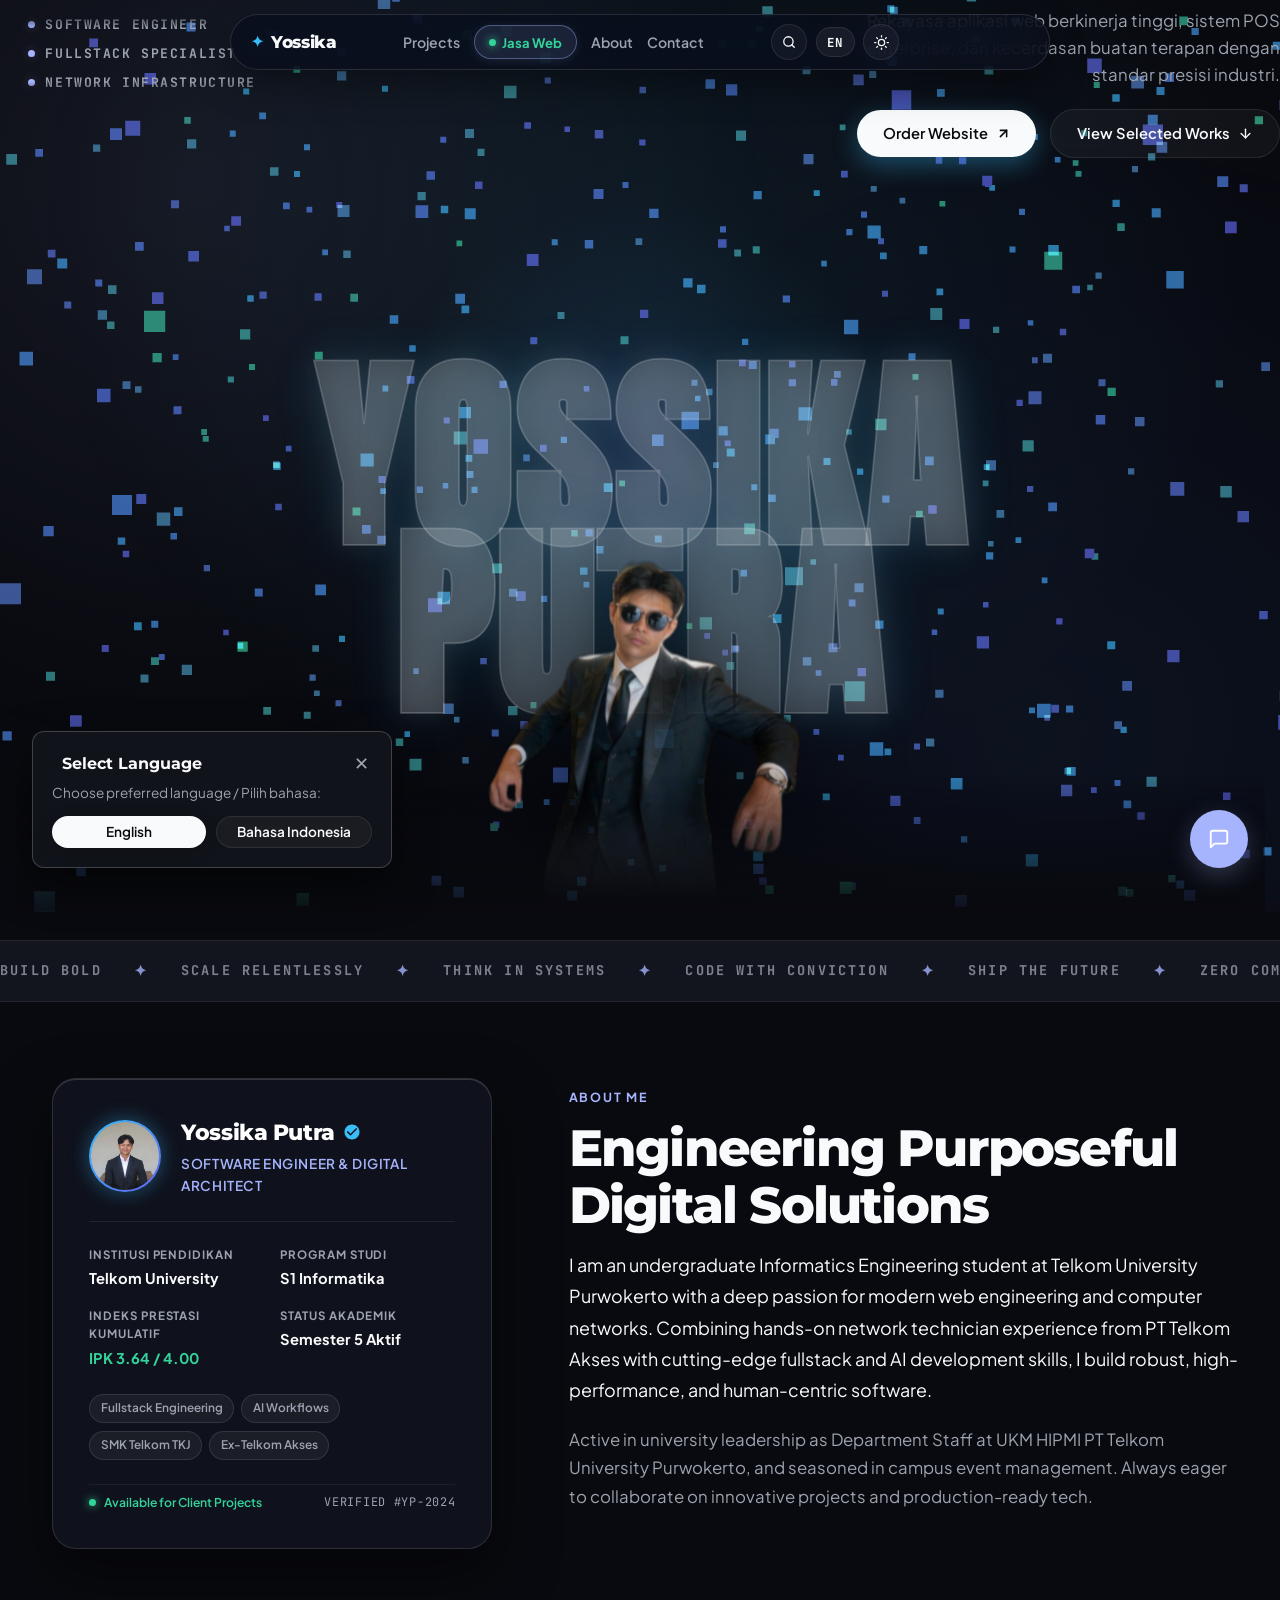
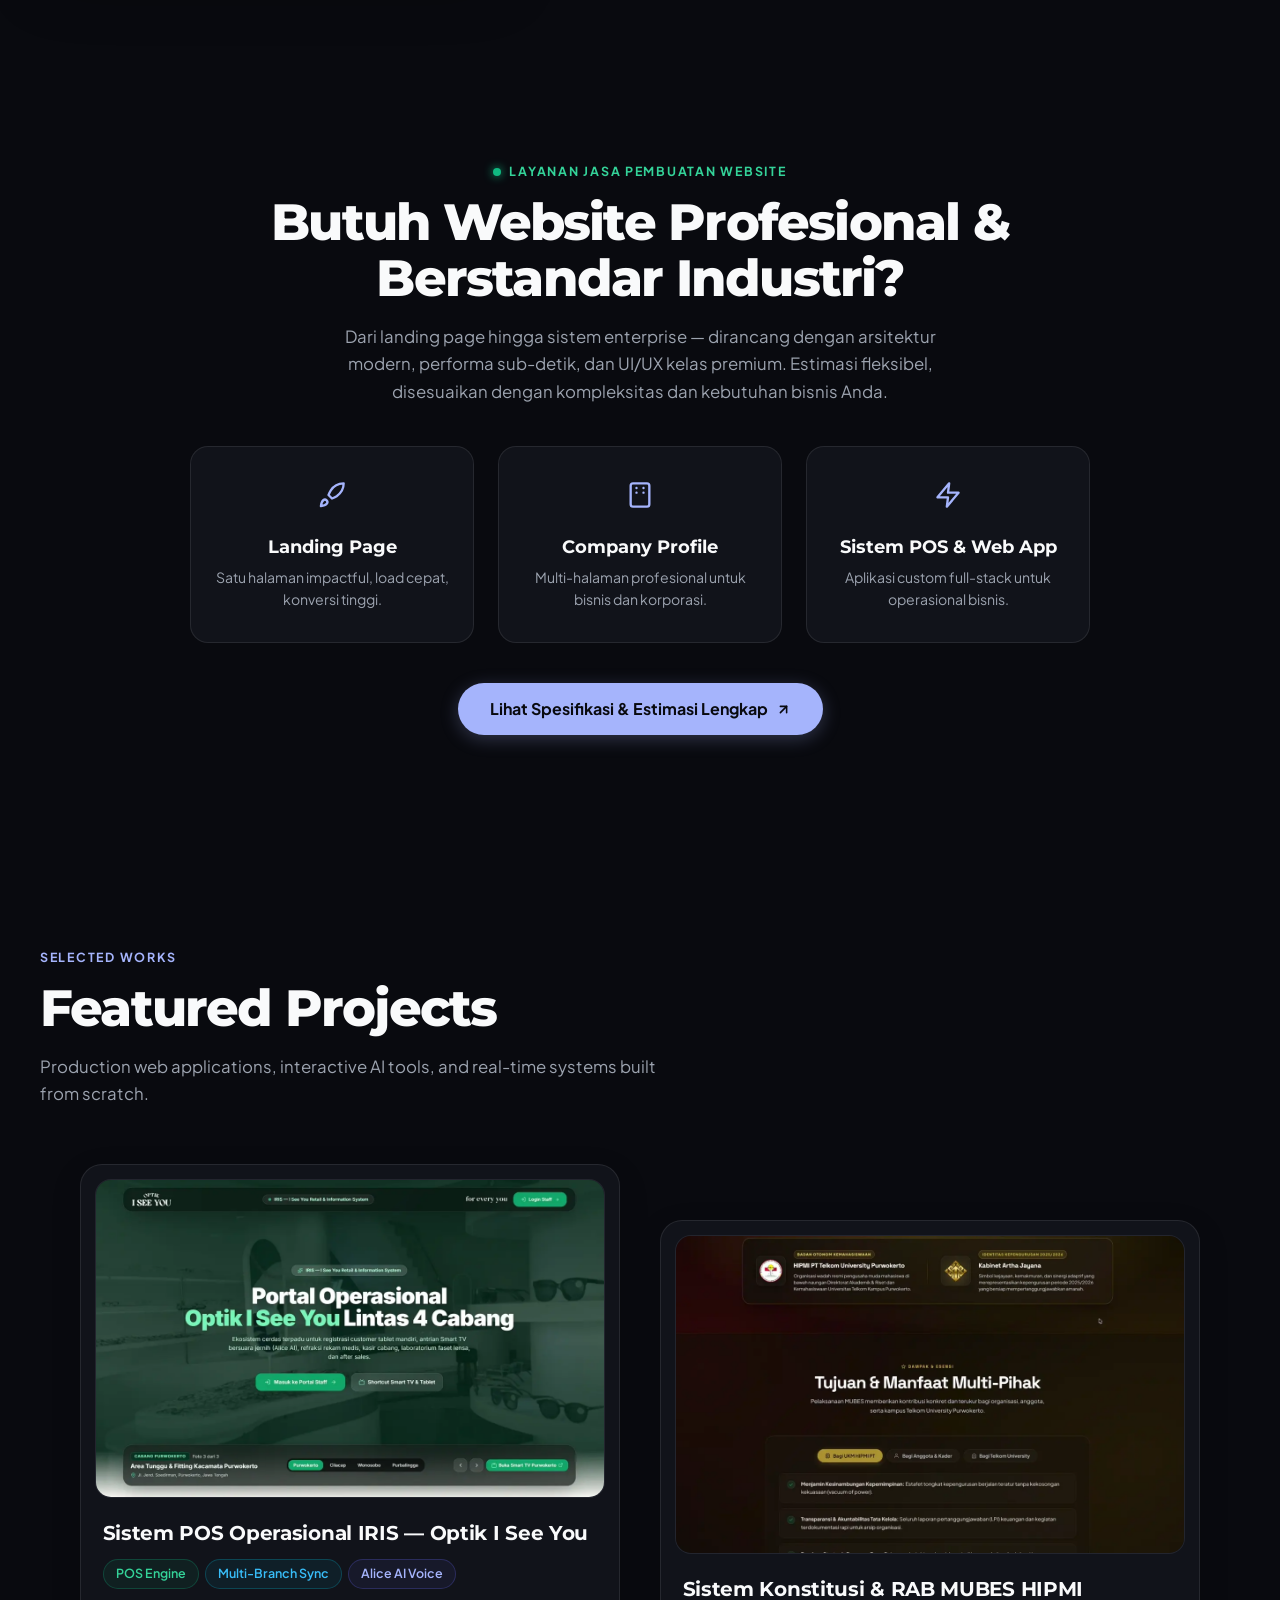
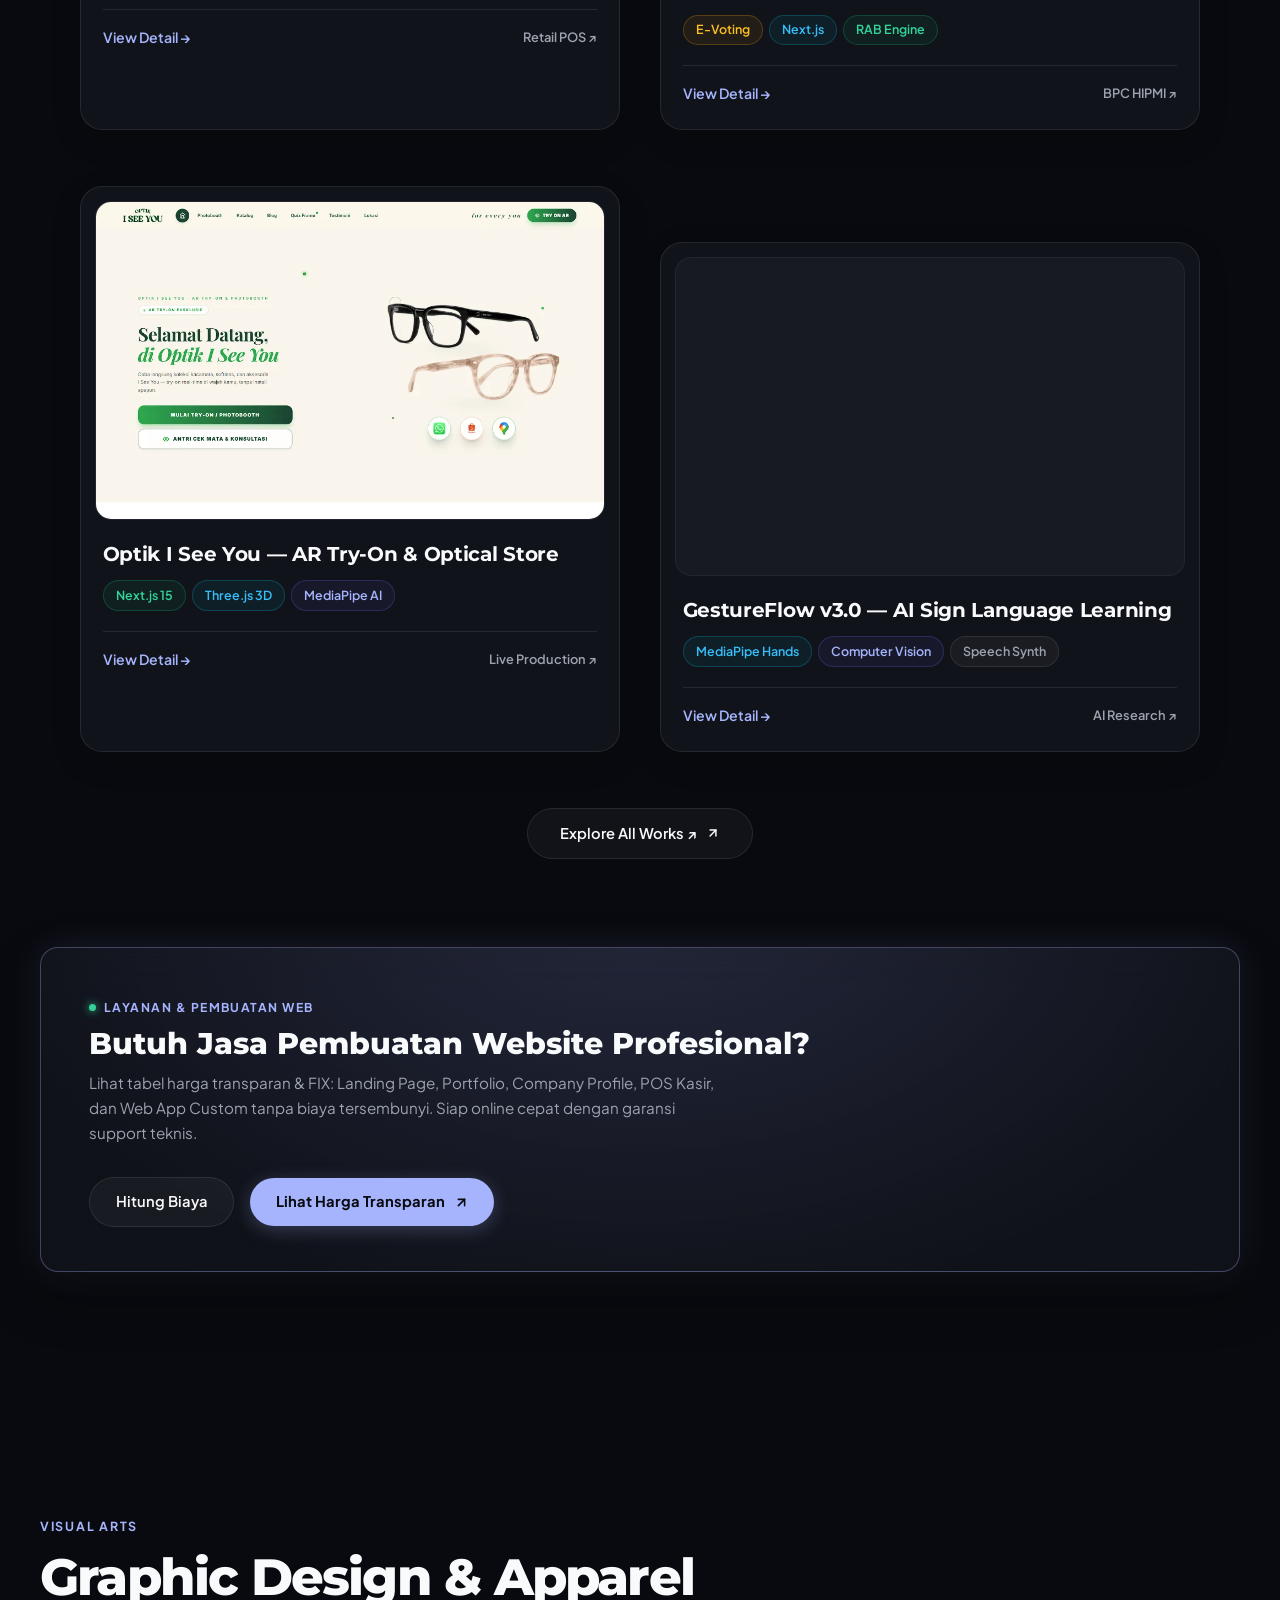
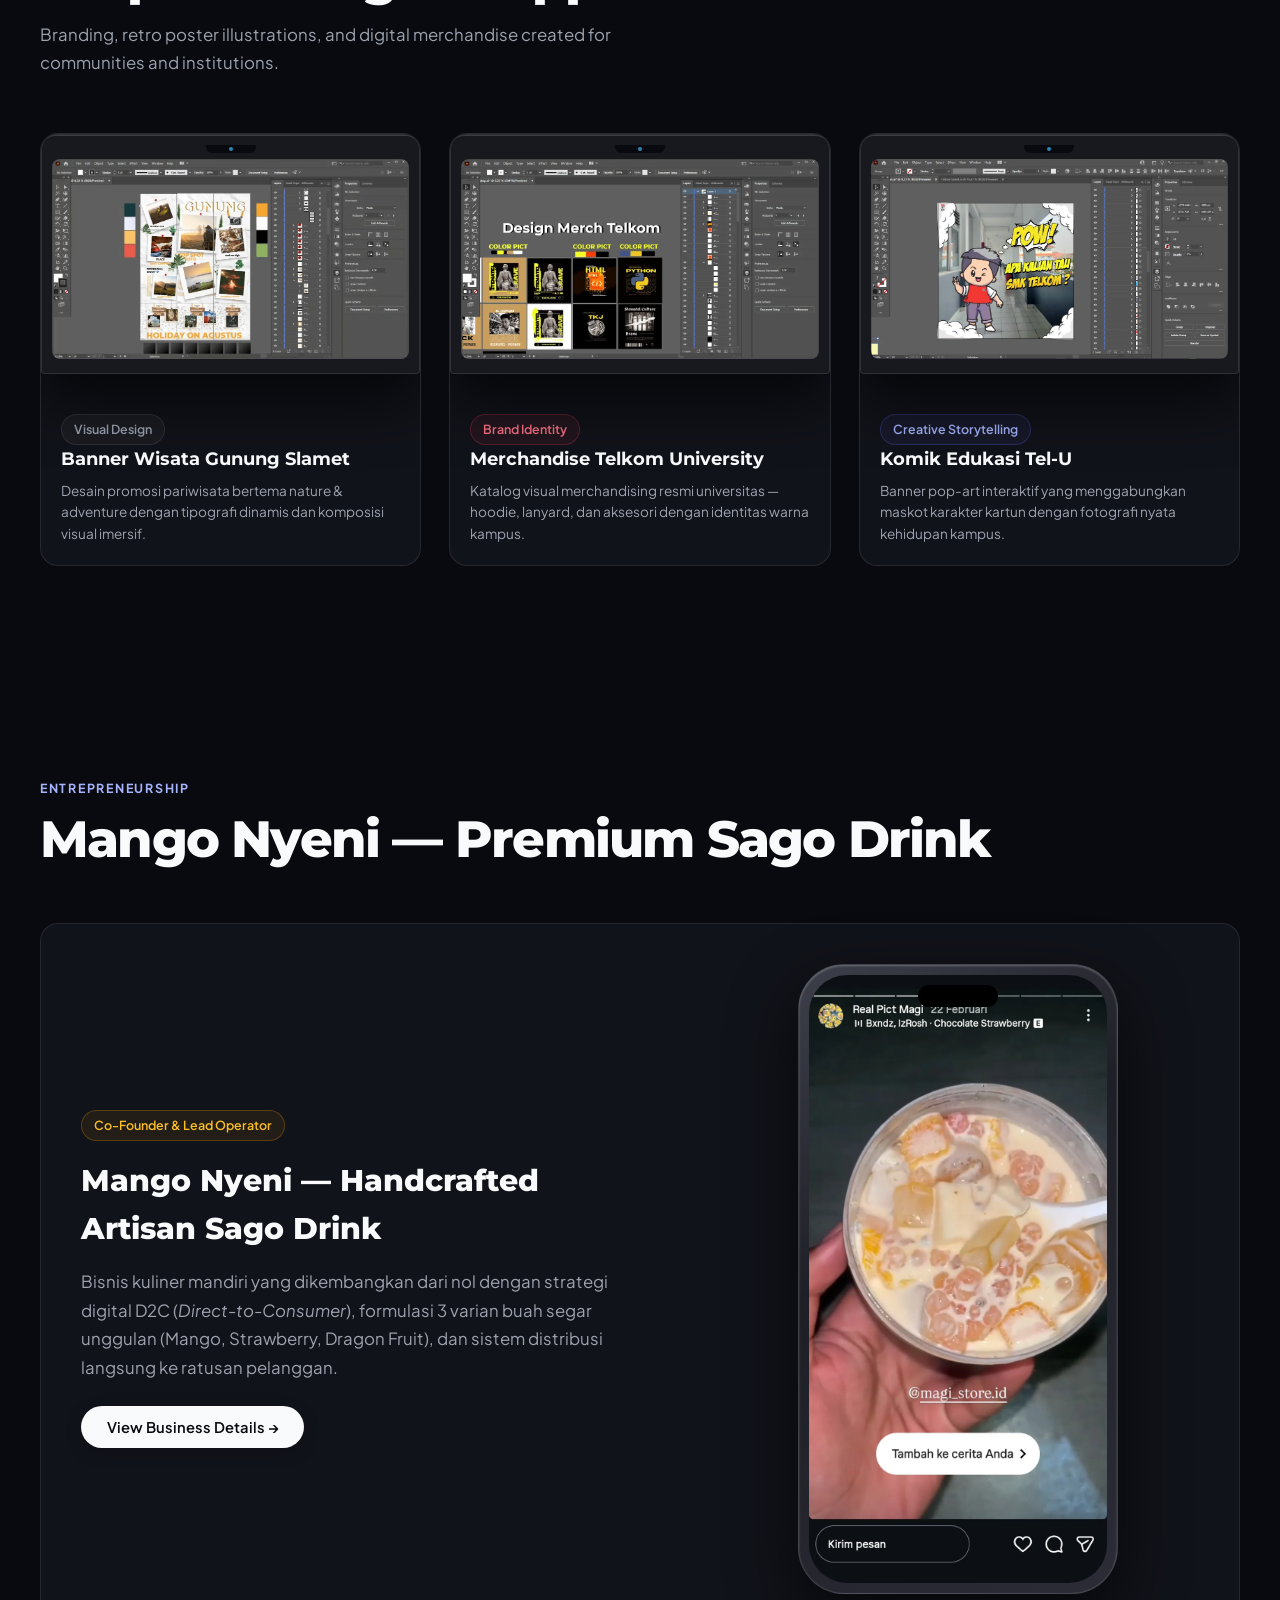
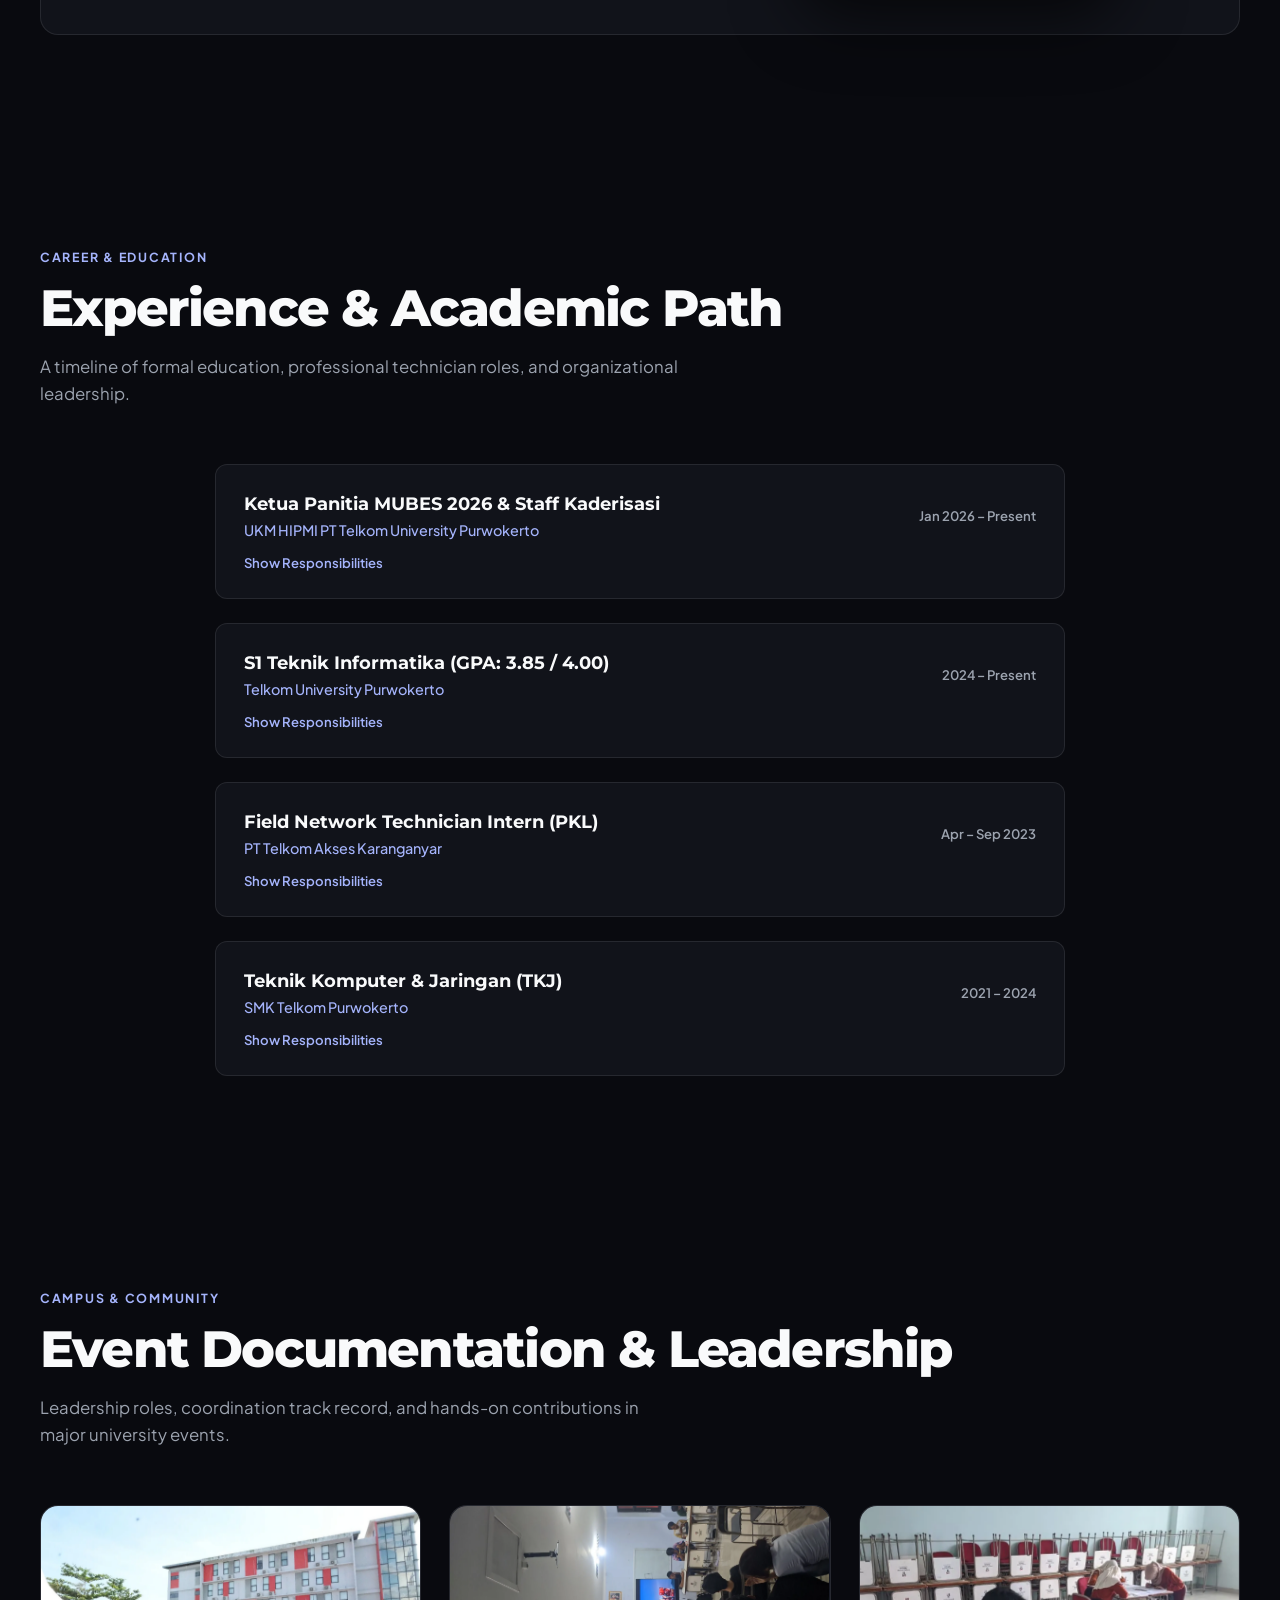
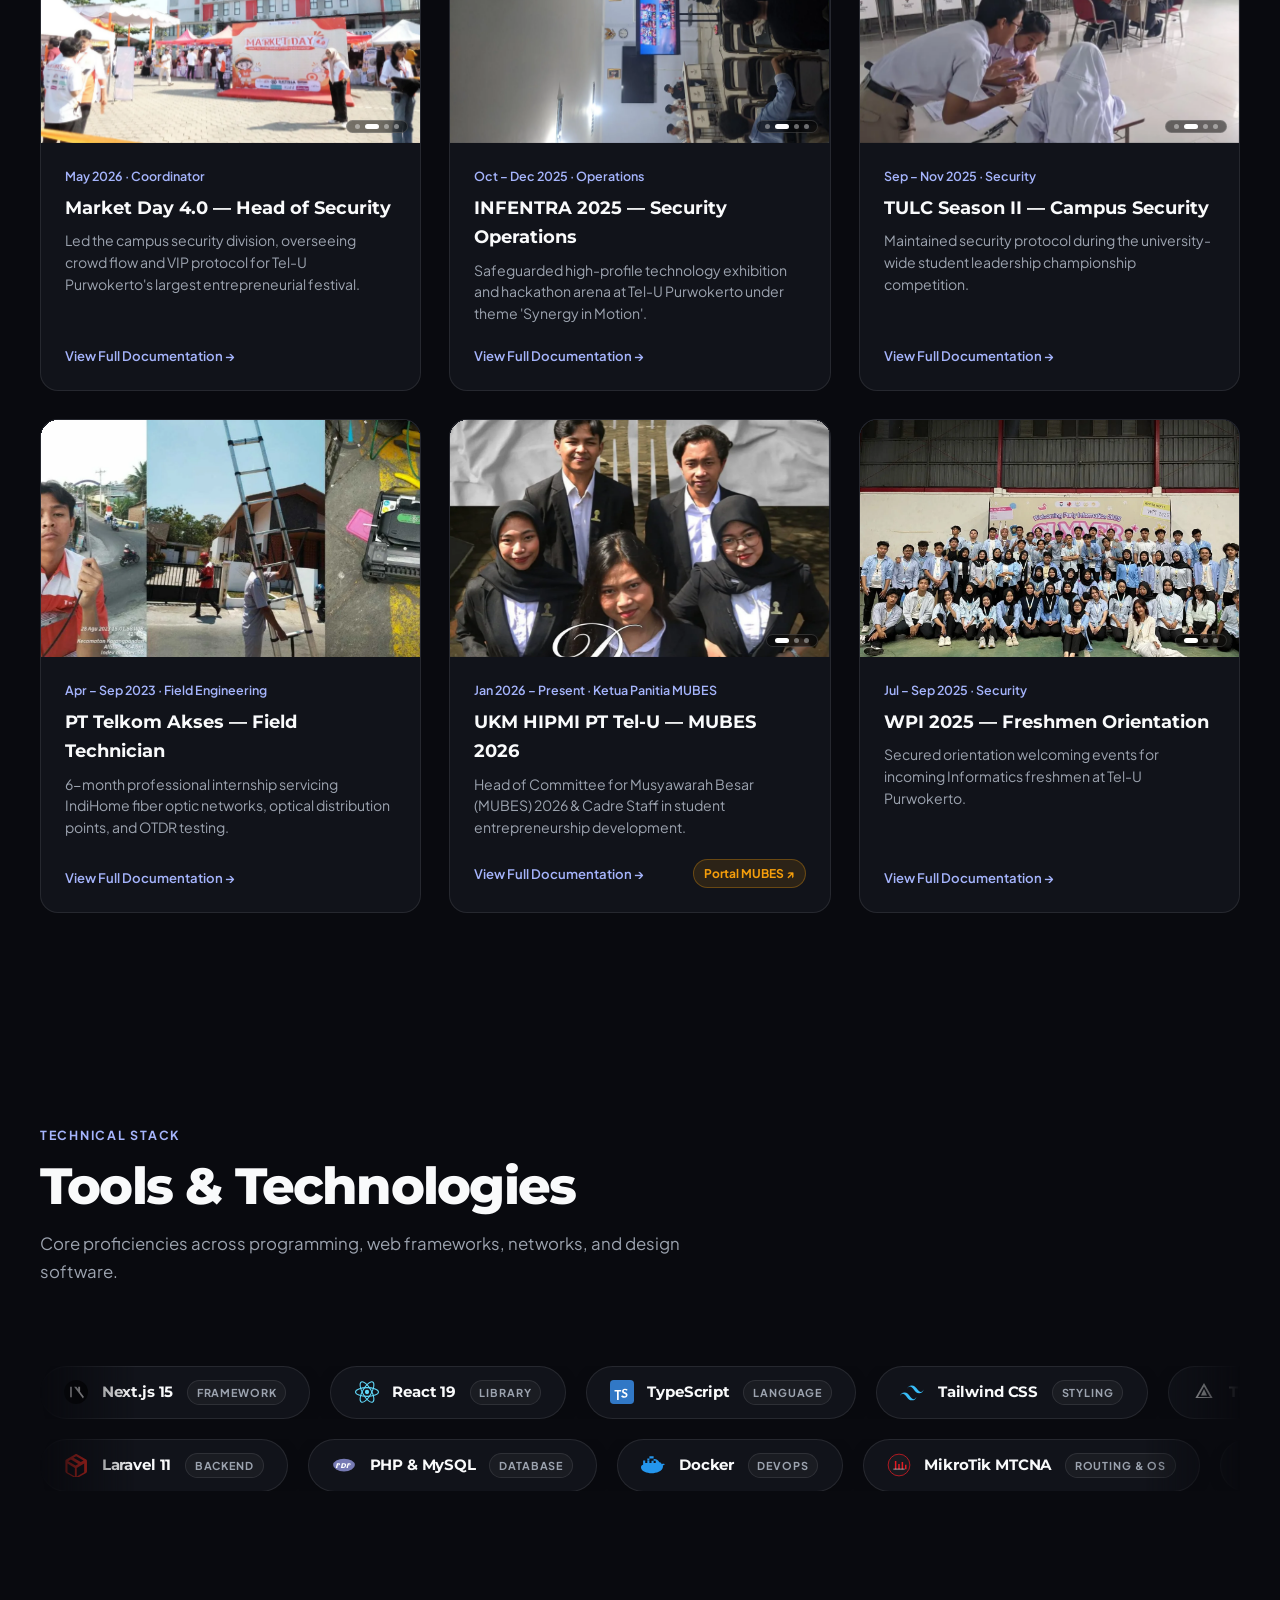
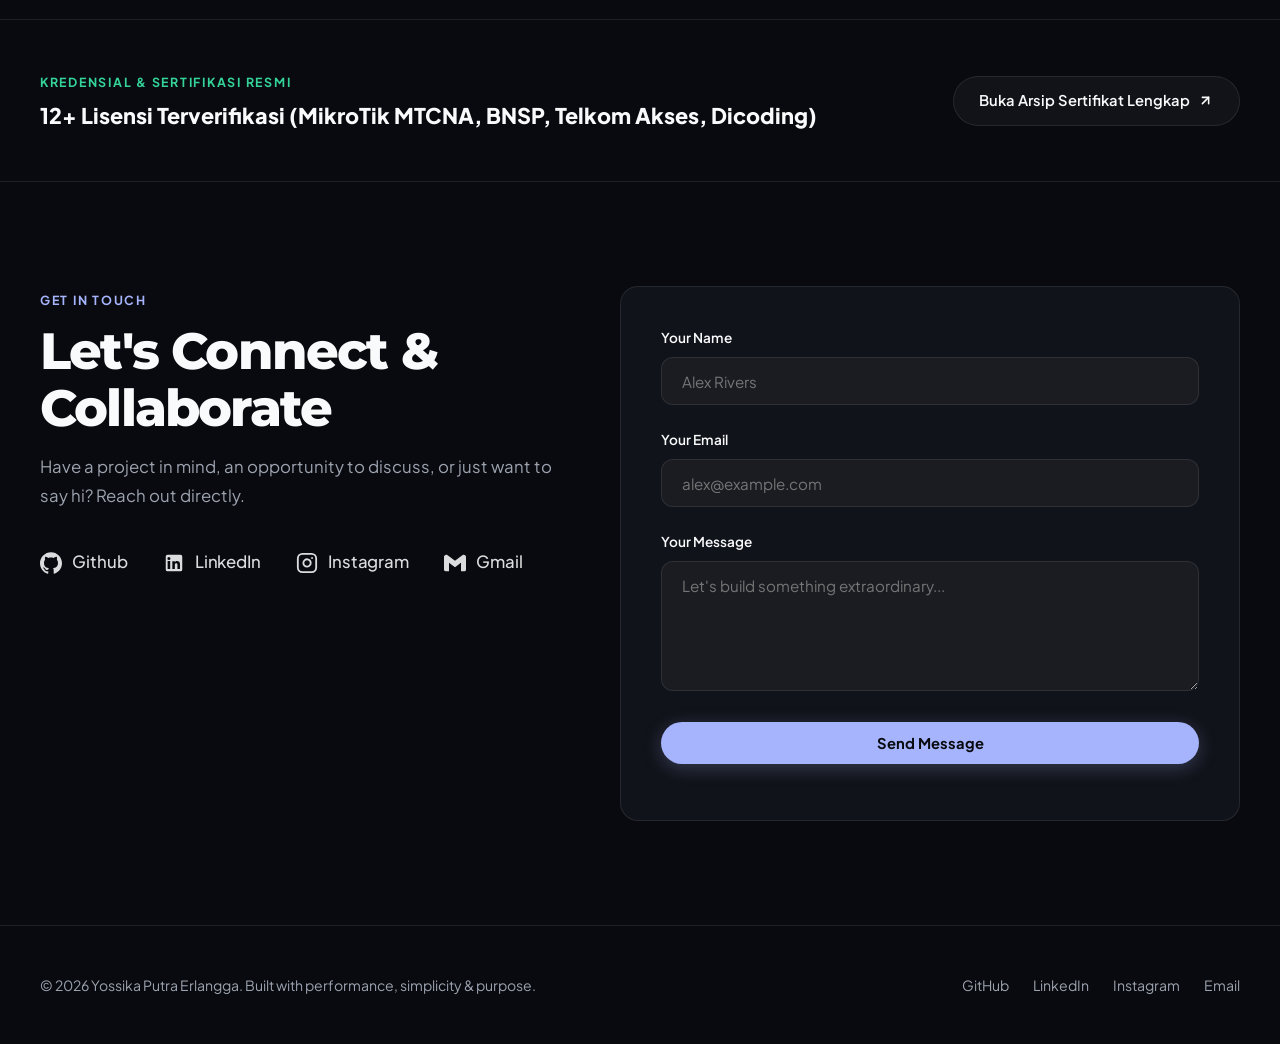
==== commit ccb79da2: "fix(audit): resolve duplicate svg gradient id, sync missing asset paths and minified files Co-Author" ====
--- a/index.html
+++ b/index.html
@@ -1672,7 +1672,7 @@
           <!-- Sistem POS Operasional IRIS Optik I See You -->
           <article class="project-card" onclick="openProjectModal('pos_iris')">
             <div class="project-media">
-              <video class="card-video-loop" src="assets/img/project-web/pos-iris/pos-iris-preview.mp4" poster="assets/img/project-web/pos-iris/pos-iris-poster.webp" autoplay muted loop playsinline webkit-playsinline disablepictureinpicture disableremoteplayback preload="none" width="600" height="338"></video>
+              <video class="card-video-loop" src="assets/img/project-web/pos-iris/pos-iris-preview.mp4" poster="assets/img/project-web/pos-iris/pos-iris-poster.webp" autoplay muted loop playsinline webkit-playsinline disablepictureinpicture disableremoteplayback preload="none" width="600" height="338" onerror="handleMediaError(this)"></video>
             </div>
             <div class="project-body">
               <h3 class="project-title">Sistem POS Operasional IRIS — Optik I See You</h3>
@@ -1691,7 +1691,7 @@
           <!-- MUBES HIPMI System -->
           <article class="project-card" onclick="openProjectModal('mubes_hipmi')">
             <div class="project-media">
-              <video class="card-video-loop" src="assets/img/project-web/mubes-hipmi/mubes-preview.mp4" poster="assets/img/project-web/mubes-hipmi/mubes-poster.webp" autoplay muted loop playsinline webkit-playsinline disablepictureinpicture disableremoteplayback preload="none" width="600" height="338"></video>
+              <video class="card-video-loop" src="assets/img/project-web/mubes-hipmi/mubes-preview.mp4" poster="assets/img/project-web/mubes-hipmi/mubes-poster.webp" autoplay muted loop playsinline webkit-playsinline disablepictureinpicture disableremoteplayback preload="none" width="600" height="338" onerror="handleMediaError(this)"></video>
             </div>
             <div class="project-body">
               <h3 class="project-title">Sistem Konstitusi &amp; RAB MUBES HIPMI</h3>
@@ -1710,7 +1710,7 @@
           <!-- Optik I See You -->
           <article class="project-card" onclick="openProjectModal('optik_iseeyou')">
             <div class="project-media">
-              <video class="card-video-loop" src="assets/img/project-web/optik-iseeyou/optik-iseeyou-demo.mp4" poster="assets/img/project-web/optik-iseeyou/optik-iseeyou-landing.webp" autoplay muted loop playsinline webkit-playsinline disablepictureinpicture disableremoteplayback preload="none" width="600" height="338"></video>
+              <video class="card-video-loop" src="assets/img/project-web/optik-iseeyou/optik-iseeyou-demo.mp4" poster="assets/img/project-web/optik-iseeyou/optik-iseeyou-landing.webp" autoplay muted loop playsinline webkit-playsinline disablepictureinpicture disableremoteplayback preload="none" width="600" height="338" onerror="handleMediaError(this)"></video>
             </div>
             <div class="project-body">
               <h3 class="project-title">Optik I See You — AR Try-On &amp; Optical Store</h3>
@@ -1729,7 +1729,7 @@
           <!-- GestureFlow v3.0 -->
           <article class="project-card" onclick="openProjectModal('gesture')">
             <div class="project-media">
-              <video class="card-video-loop" src="assets/img/project-web/gesture-isyarat/gesture-isyarat-demo.mp4" poster="assets/img/project-web/gesture-isyarat/gesture-isyarat-preview.webp" autoplay muted loop playsinline preload="none" width="600" height="338"></video>
+              <video class="card-video-loop" src="assets/img/project-web/gesture-isyarat/gesture-isyarat-demo.mp4" poster="assets/img/project-web/gesture-isyarat/gesture-isyarat-poster.webp" autoplay muted loop playsinline webkit-playsinline disablepictureinpicture disableremoteplayback preload="none" width="600" height="338" onerror="handleMediaError(this)"></video>
             </div>
             <div class="project-body">
               <h3 class="project-title">GestureFlow v3.0 — AI Sign Language Learning</h3>
@@ -2149,7 +2149,7 @@
               <span class="skill-pill-badge">Language</span>
             </div>
             <div class="skill-pill-card" data-tech="Gemini API" style="--brand-color: #A855F7;">
-              <span class="skill-pill-icon"><svg viewBox="0 0 128 128" width="24" height="24"><defs><linearGradient id="geminiGrad" x1="0%" y1="0%" x2="100%" y2="100%"><stop offset="0%" stop-color="#4E8DF5"/><stop offset="50%" stop-color="#8B5CF6"/><stop offset="100%" stop-color="#EC4899"/></linearGradient></defs><path fill="url(#geminiGrad)" d="M64 0c0 35.3 28.7 64 64 64-35.3 0-64 28.7-64 64 0-35.3-28.7-64-64-64 35.3 0 64-28.7 64-64z"/></svg></span>
+              <span class="skill-pill-icon"><svg viewBox="0 0 128 128" width="24" height="24"><defs><linearGradient id="geminiGrad2" x1="0%" y1="0%" x2="100%" y2="100%"><stop offset="0%" stop-color="#4E8DF5"/><stop offset="50%" stop-color="#8B5CF6"/><stop offset="100%" stop-color="#EC4899"/></linearGradient></defs><path fill="url(#geminiGrad2)" d="M64 0c0 35.3 28.7 64 64 64-35.3 0-64 28.7-64 64 0-35.3-28.7-64-64-64 35.3 0 64-28.7 64-64z"/></svg></span>
               <span class="skill-pill-name">Gemini API</span>
               <span class="skill-pill-badge">Gen AI</span>
             </div>
--- a/css/style.css
+++ b/css/style.css
@@ -748,6 +748,94 @@
   z-index: 2;
 }
 
+/* ── Branded Media Fallback System (Prevents empty/blank gray boxes) ── */
+.project-media-fallback {
+  position: absolute;
+  inset: 0;
+  width: 100%;
+  height: 100%;
+  display: flex;
+  flex-direction: column;
+  align-items: center;
+  justify-content: center;
+  text-align: center;
+  padding: 1.5rem;
+  background: radial-gradient(circle at 50% 30%, rgba(56, 189, 248, 0.18) 0%, rgba(15, 23, 42, 0.95) 75%);
+  border-radius: inherit;
+  user-select: none;
+  overflow: hidden;
+  box-sizing: border-box;
+}
+
+.project-media-fallback::before {
+  content: '';
+  position: absolute;
+  inset: 0;
+  background: linear-gradient(135deg, rgba(165, 180, 252, 0.08) 0%, transparent 60%);
+  pointer-events: none;
+}
+
+.fallback-initials-badge {
+  width: 58px;
+  height: 58px;
+  border-radius: 16px;
+  background: rgba(255, 255, 255, 0.08);
+  border: 1px solid rgba(255, 255, 255, 0.15);
+  box-shadow: 0 8px 24px rgba(0, 0, 0, 0.35), inset 0 1px 0 rgba(255, 255, 255, 0.2);
+  display: flex;
+  align-items: center;
+  justify-content: center;
+  font-family: var(--font-display, 'Space Grotesk', sans-serif);
+  font-size: 1.35rem;
+  font-weight: 800;
+  letter-spacing: -0.02em;
+  color: #ffffff;
+  margin-bottom: 0.85rem;
+  backdrop-filter: blur(10px);
+  -webkit-backdrop-filter: blur(10px);
+}
+
+.fallback-title {
+  font-family: var(--font-display, 'Space Grotesk', sans-serif);
+  font-size: 0.95rem;
+  font-weight: 700;
+  color: #f8fafc;
+  max-width: 85%;
+  line-height: 1.35;
+  margin-bottom: 0.4rem;
+  text-shadow: 0 2px 8px rgba(0, 0, 0, 0.4);
+}
+
+.fallback-badge {
+  display: inline-flex;
+  align-items: center;
+  gap: 0.35rem;
+  font-size: 0.72rem;
+  font-weight: 700;
+  text-transform: uppercase;
+  letter-spacing: 0.08em;
+  padding: 0.25rem 0.65rem;
+  border-radius: 9999px;
+  background: rgba(56, 189, 248, 0.15);
+  border: 1px solid rgba(56, 189, 248, 0.35);
+  color: #38bdf8;
+}
+
+[data-theme="light"] .project-media-fallback {
+  background: radial-gradient(circle at 50% 30%, rgba(79, 70, 229, 0.12) 0%, rgba(241, 245, 249, 0.95) 75%);
+}
+
+[data-theme="light"] .fallback-initials-badge {
+  background: #ffffff;
+  border-color: rgba(0, 0, 0, 0.1);
+  color: #4f46e5;
+  box-shadow: 0 8px 20px rgba(0, 0, 0, 0.08);
+}
+
+[data-theme="light"] .fallback-title {
+  color: #0f172a;
+}
+
 .project-body {
   padding: 0.5rem 1.35rem 1.5rem;
   display: flex;
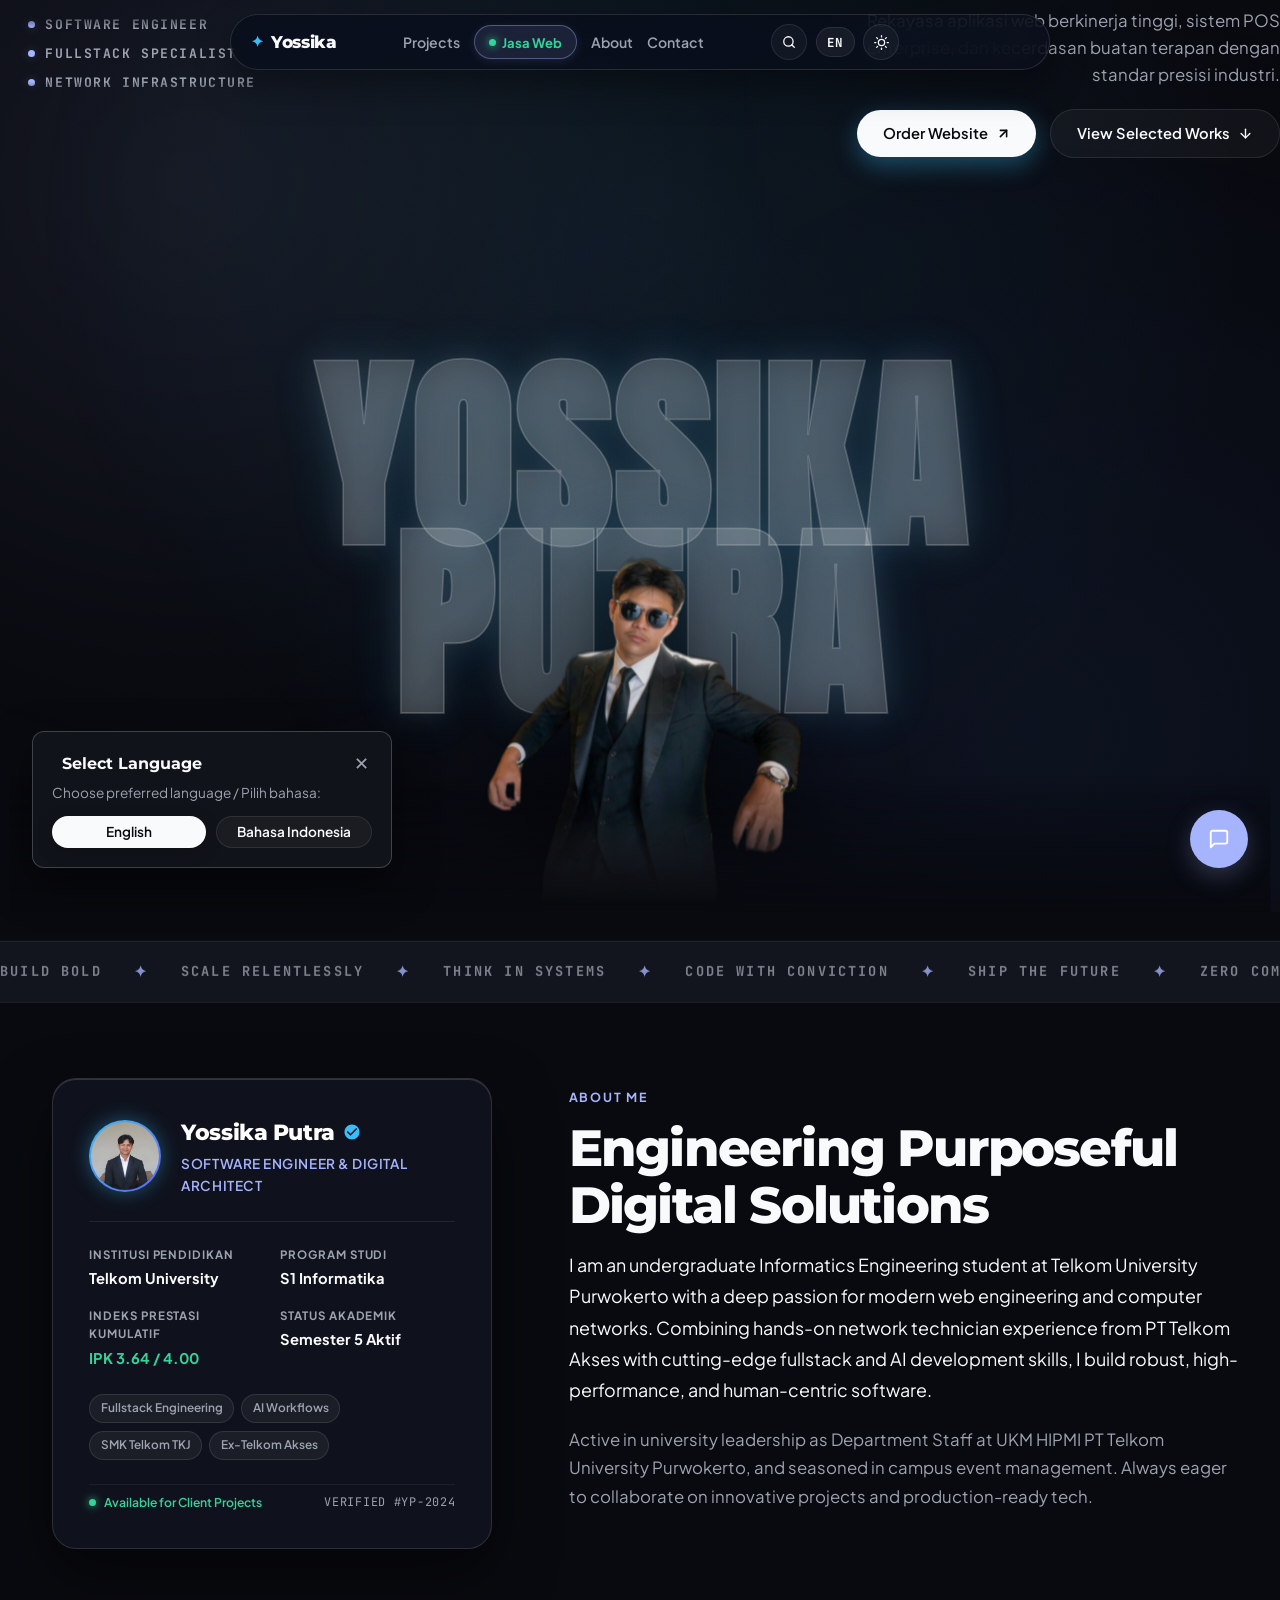
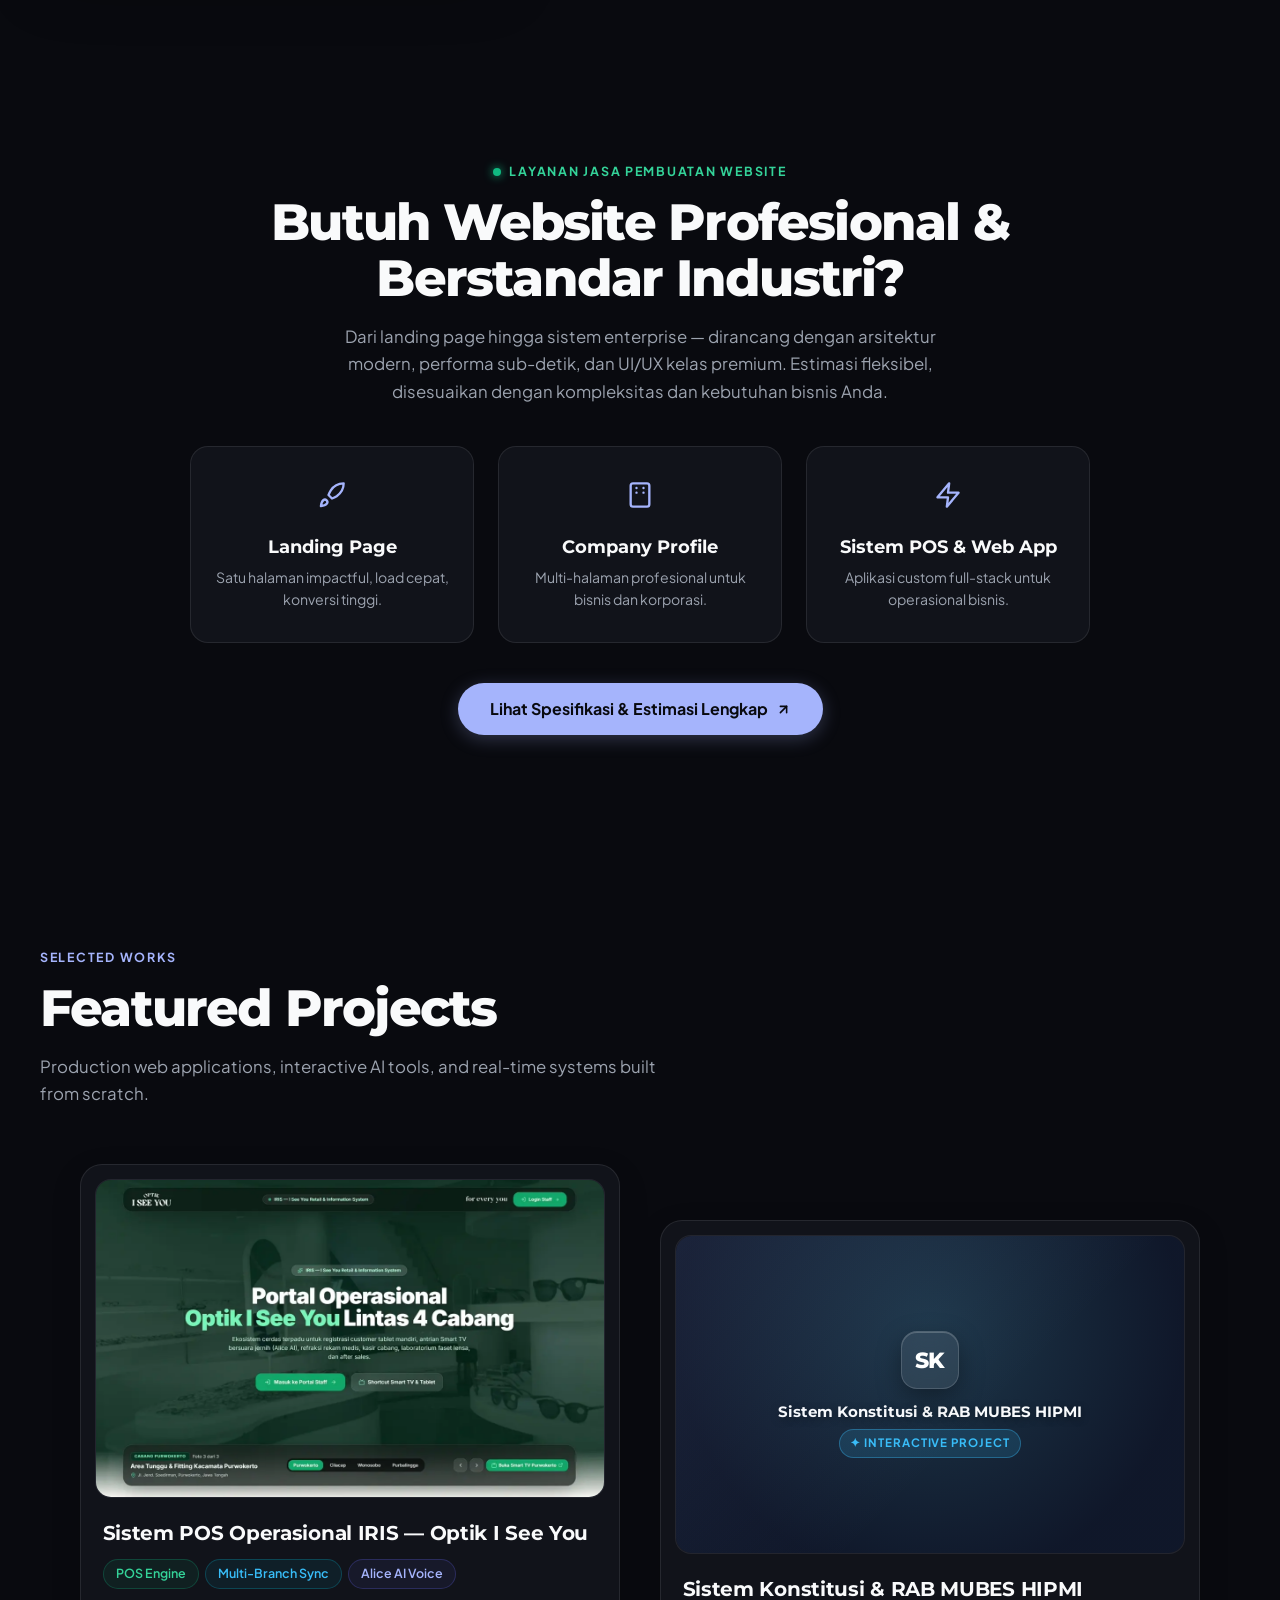
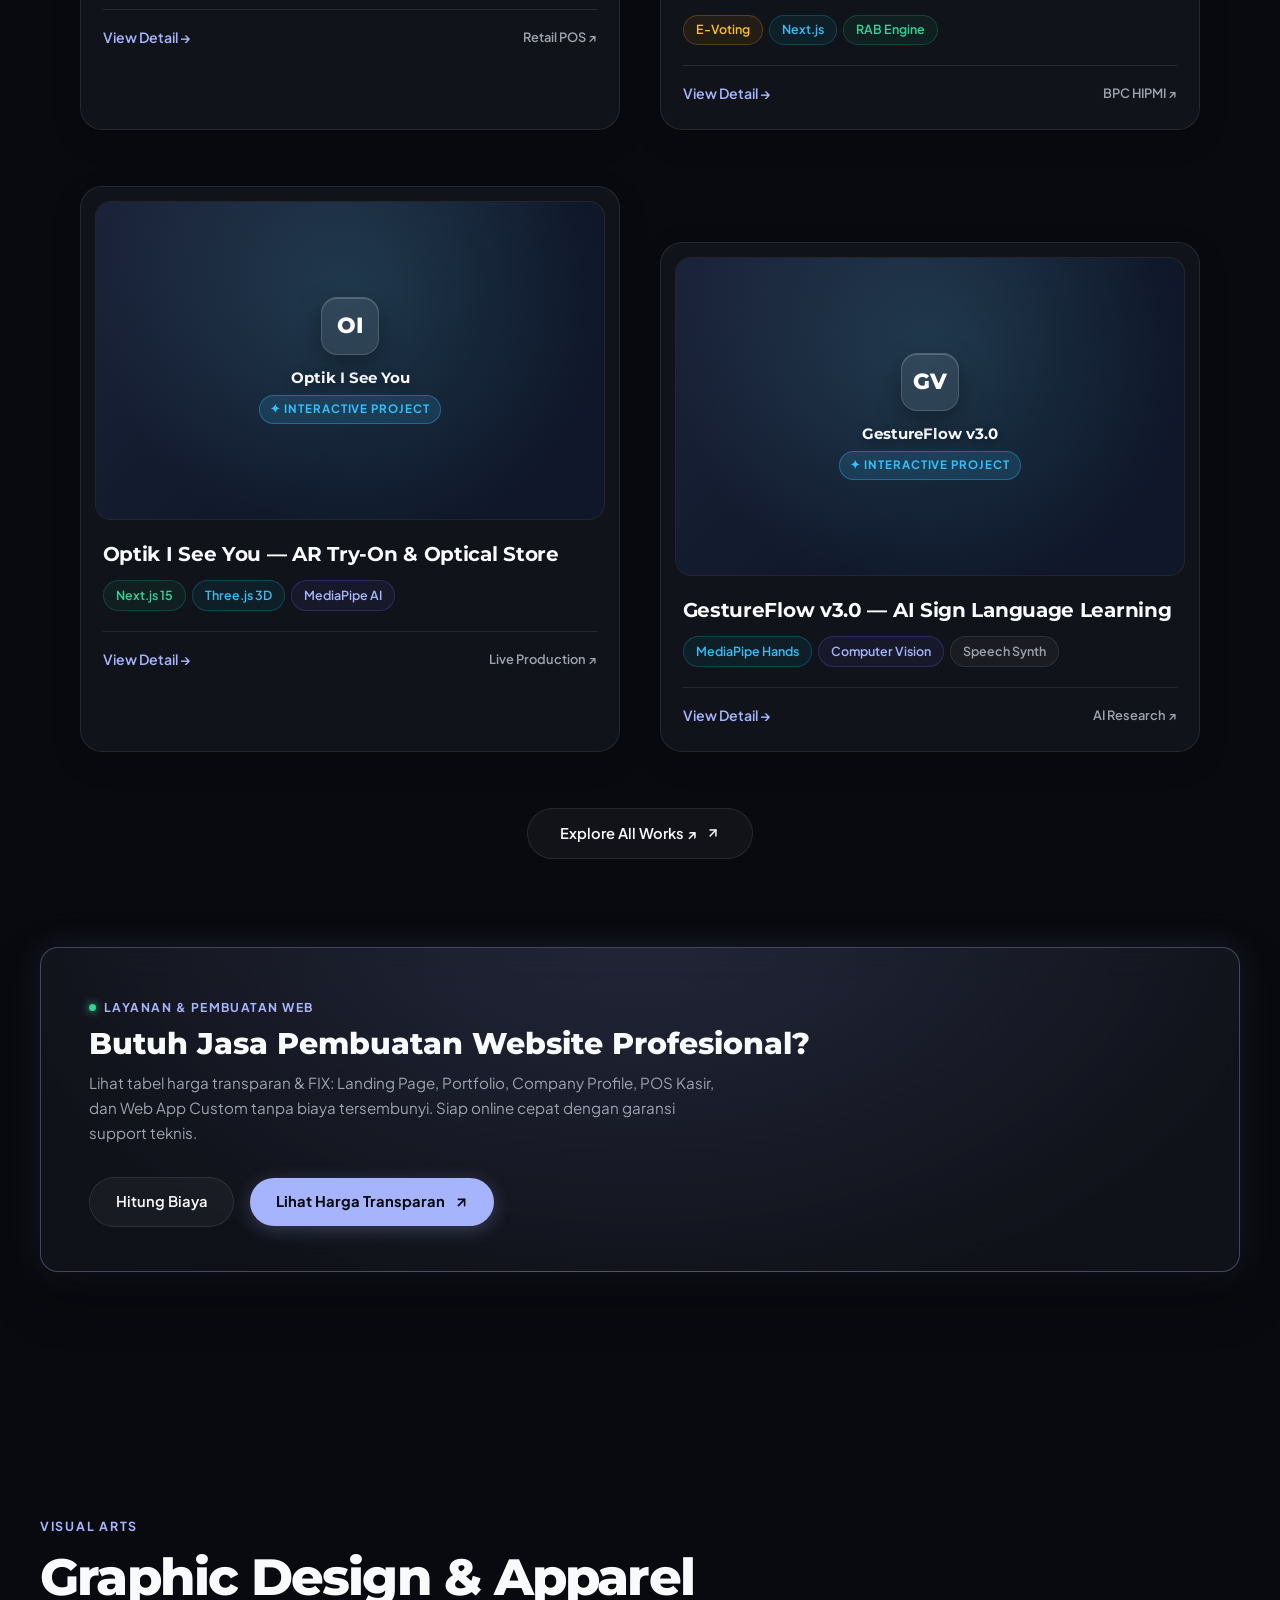
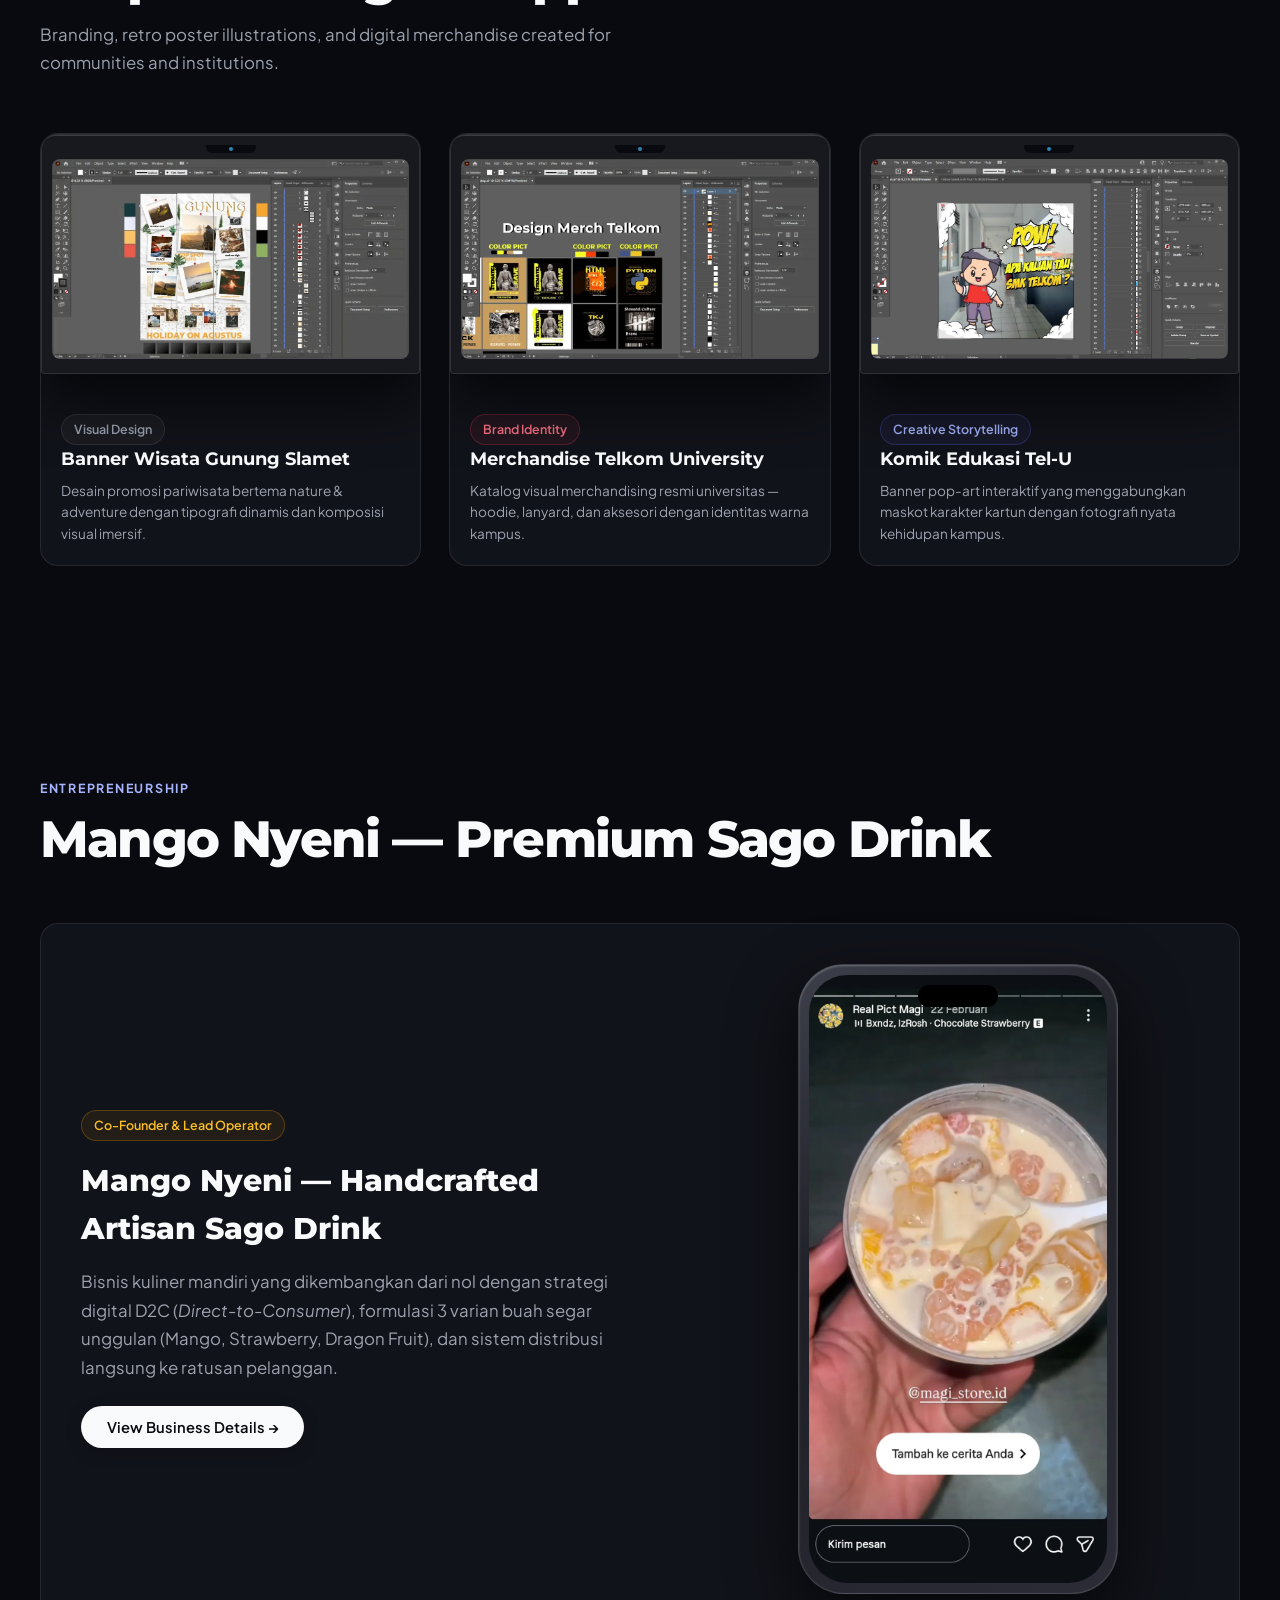
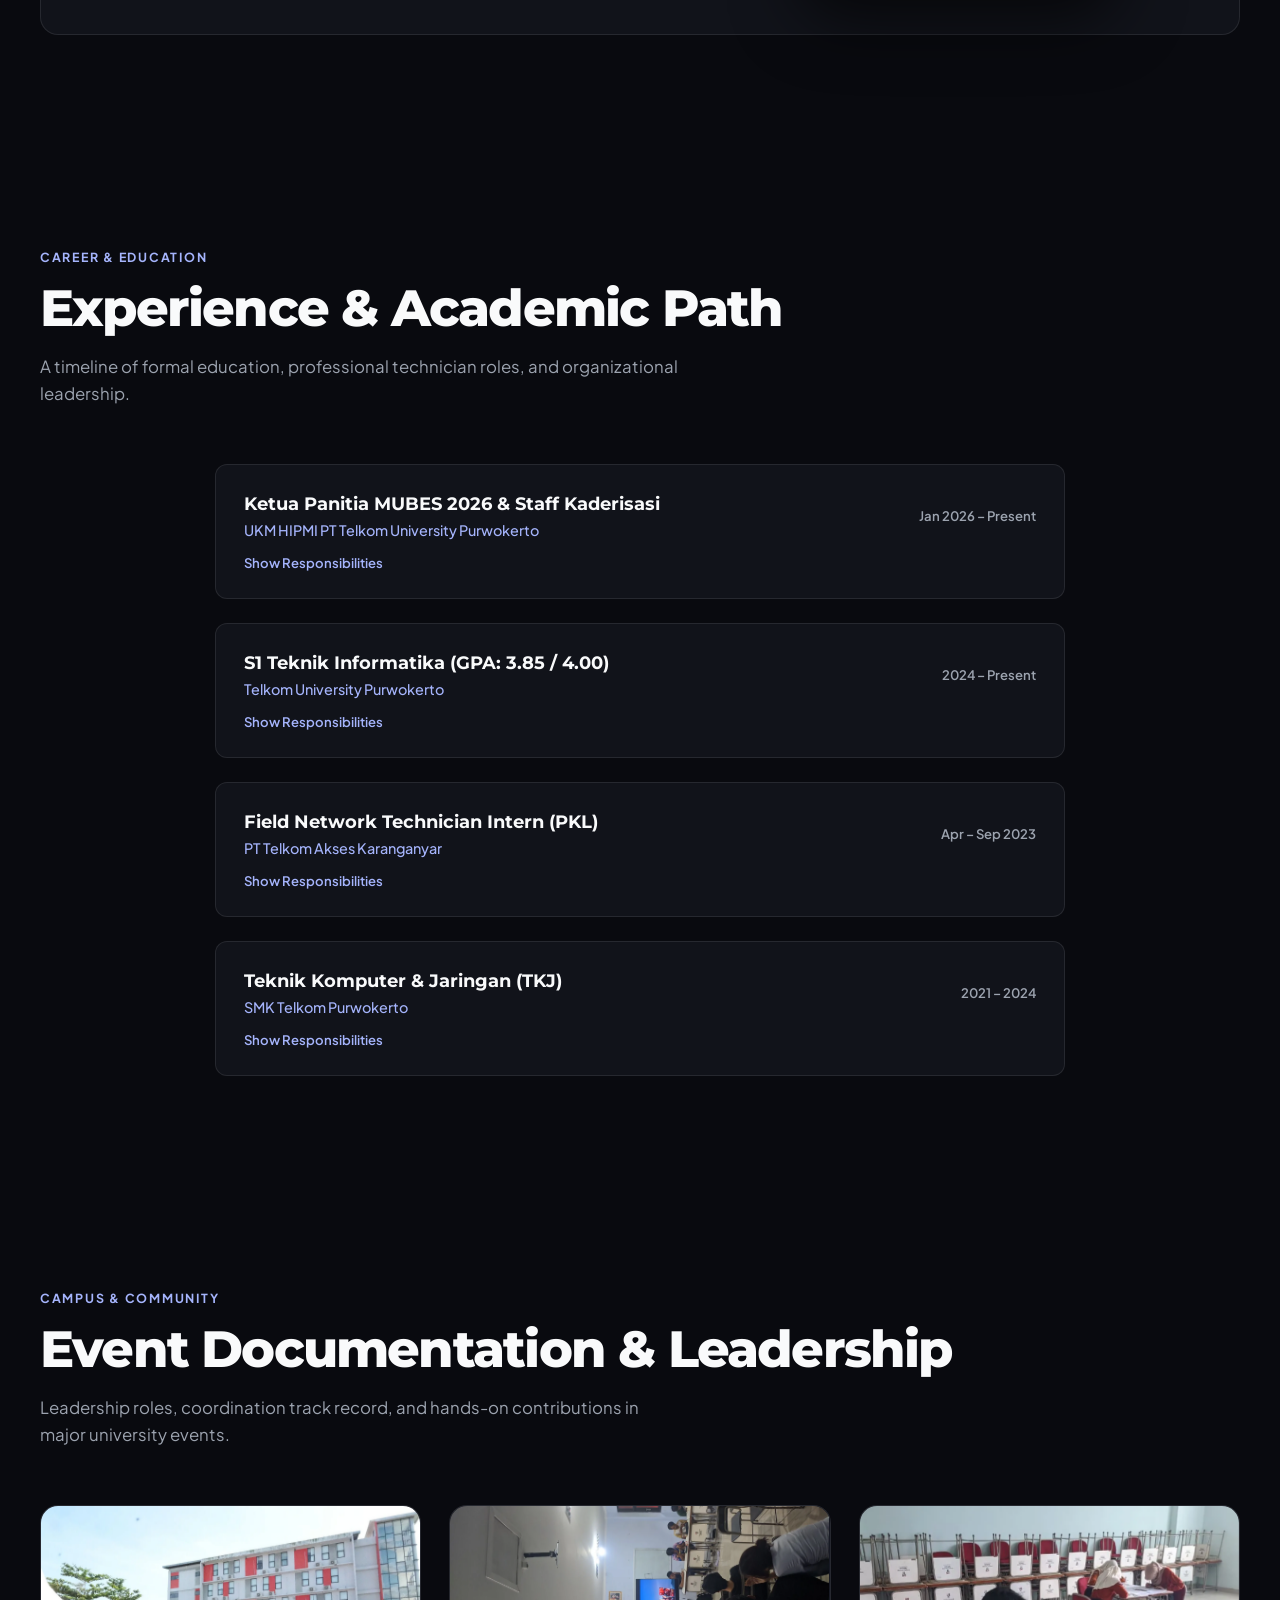
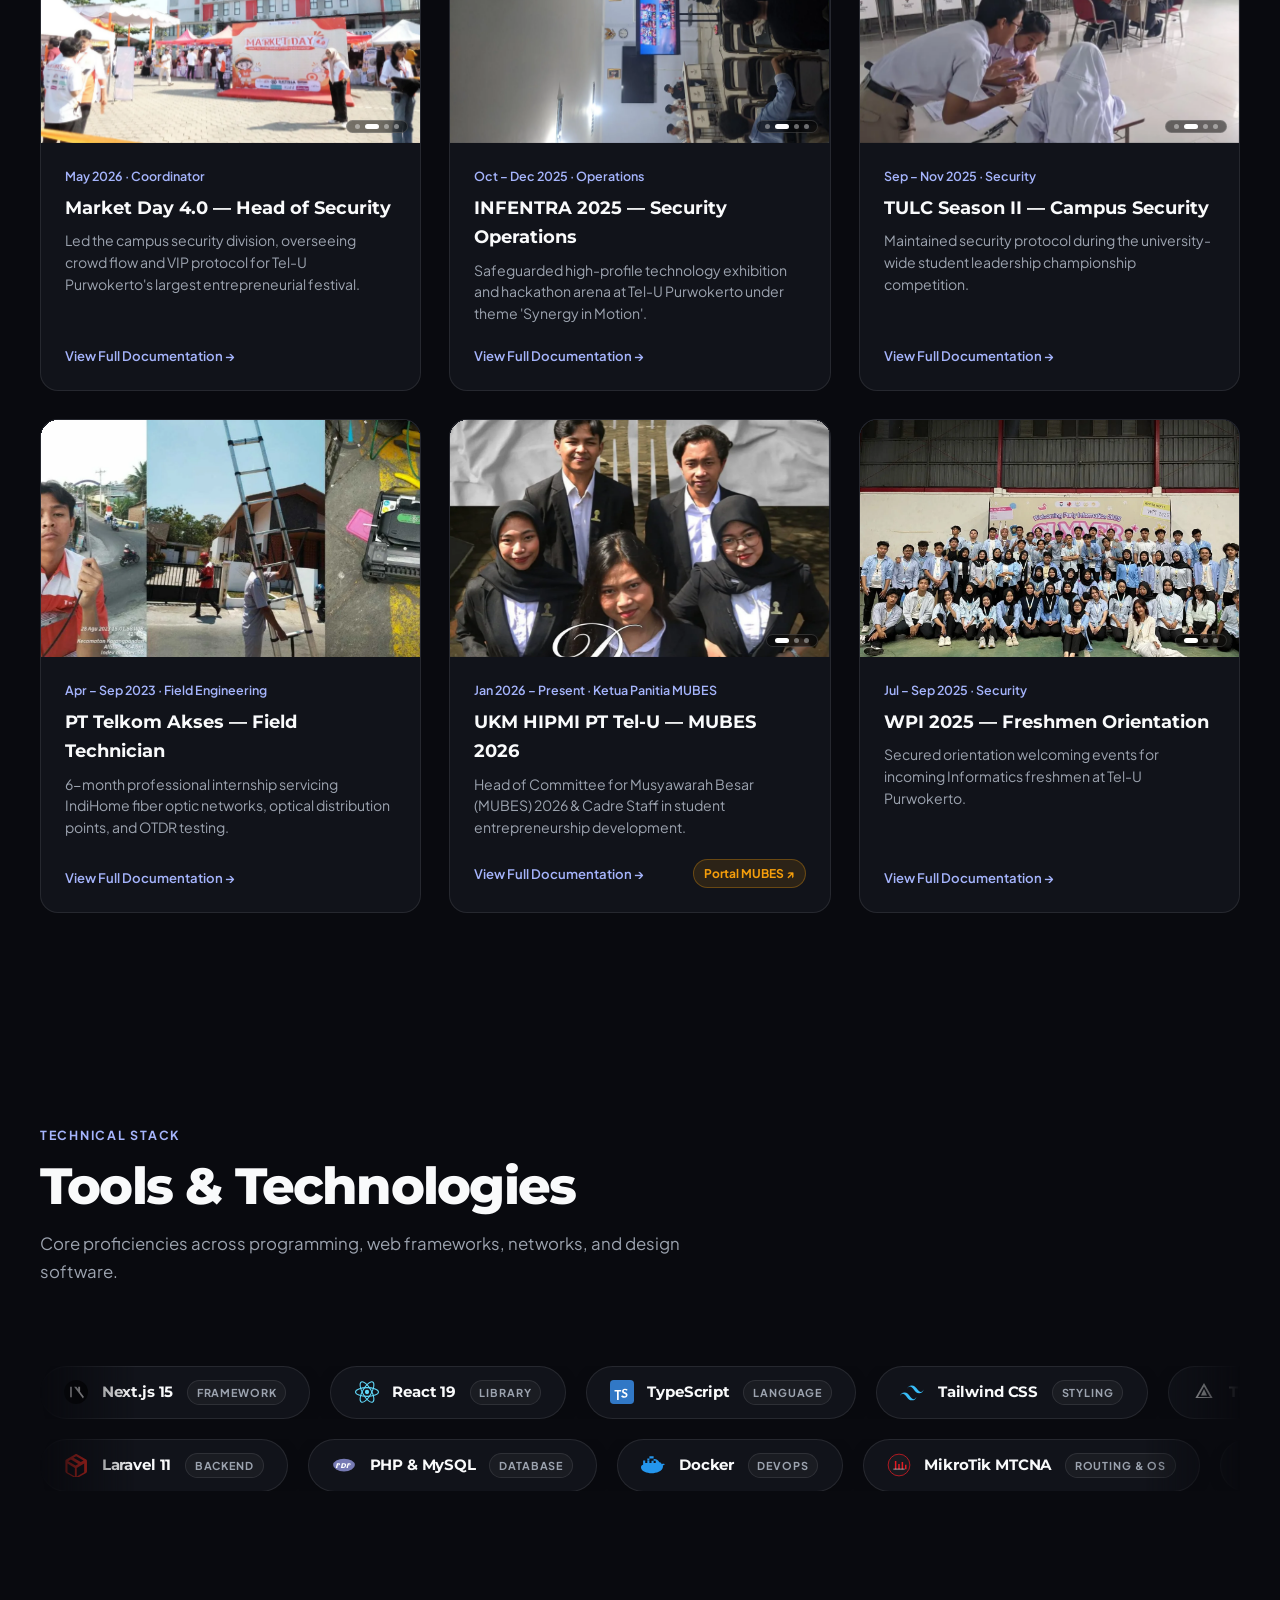
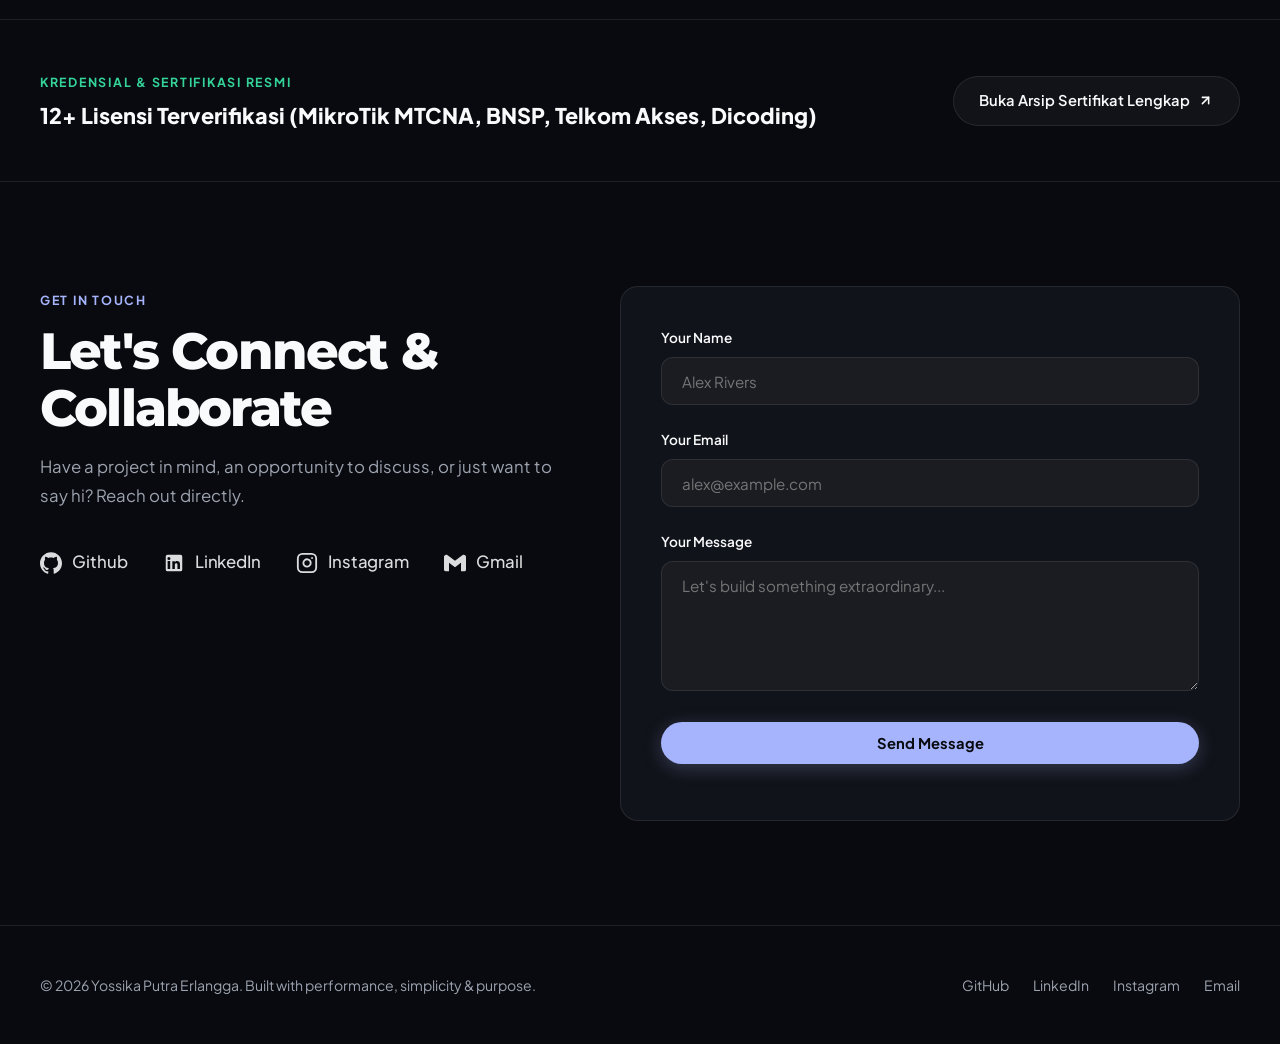
==== commit 496e1164: "push" ====
--- a/index.html
+++ b/index.html
@@ -1,5 +1,5 @@
 <!DOCTYPE html>
-<html lang="en" data-theme="dark">
+<html lang="id" data-theme="dark">
 <head>
   <script>
     (function() {
@@ -14,6 +14,17 @@
     html.preloader-skipped #appPreloader {
       display: none !important;
     }
+    .visually-hidden {
+      position: absolute !important;
+      width: 1px !important;
+      height: 1px !important;
+      padding: 0 !important;
+      margin: -1px !important;
+      overflow: hidden !important;
+      clip: rect(0, 0, 0, 0) !important;
+      white-space: nowrap !important;
+      border: 0 !important;
+    }
   </style>
   <meta charset="UTF-8">
   <meta name="viewport" content="width=device-width, initial-scale=1.0, viewport-fit=cover">
@@ -23,48 +34,65 @@
   <meta name="apple-mobile-web-app-status-bar-style" content="black-translucent">
   <meta name="mobile-web-app-capable" content="yes">
   <meta name="format-detection" content="telephone=no">
-  <title>Yossika Putra Erlangga — Software Engineer & Network Specialist | Portfolio</title>
-  <meta name="description" content="Official portfolio of Yossika Putra Erlangga — Informatics Engineering student at Telkom University Purwokerto, Fullstack Web Developer, Network Specialist, and Creative Technologist.">
-  <meta name="keywords" content="Yossika Putra Erlangga, Yossika Putra, Yoshput, Portfolio, Telkom University Purwokerto, Software Engineer, Network Specialist, Fullstack Developer, Next.js, AR Try-On, Optik I See You, Indonesia">
+
+  <!-- Primary SEO Meta Tags -->
+  <title>Yossika Putra | Fullstack Software Engineer &amp; Jasa Pembuatan Website Purwokerto</title>
+  <meta name="title" content="Yossika Putra | Fullstack Software Engineer &amp; Jasa Pembuatan Website Purwokerto">
+  <meta name="description" content="Portfolio resmi Yossika Putra, Fullstack Software Engineer &amp; spesialis jasa pembuatan website di Purwokerto, Banyumas, Jawa Tengah. Solusi web app modern, sistem POS ritel, dan integrasi AI cerdas. Konsultasi langsung via WA!">
+  <meta name="keywords" content="Yossika Putra, Yossika Putra Erlangga, Jasa Pembuatan Website Purwokerto, Web Developer Purwokerto, Software Engineer Purwokerto, Jasa Website Banyumas, Fullstack Developer Jawa Tengah, Telkom University Purwokerto, Sistem POS Kasir, AI Developer">
   <meta name="author" content="Yossika Putra Erlangga">
+  <meta name="robots" content="index, follow, max-image-preview:large, max-snippet:-1, max-video-preview:-1">
+  <link rel="canonical" href="https://yossikaputra.my.id/">
+
+  <!-- Multi-Search-Engine Verification -->
+  <meta name="msvalidate.01" content="[akan saya isi kodenya setelah daftar]">
   <meta name="yb-token" content="">
-  <meta name="robots" content="index, follow, max-image-preview:large">
-  <link rel="canonical" href="https://www.yossikaputra.my.id/">
+
+  <!-- International & Language Targeting (Hreflang) -->
+  <link rel="alternate" hreflang="id" href="https://yossikaputra.my.id/">
+  <link rel="alternate" hreflang="en" href="https://yossikaputra.my.id/">
+  <link rel="alternate" hreflang="x-default" href="https://yossikaputra.my.id/">
 
   <!-- Open Graph / Social Sharing -->
   <meta property="og:type" content="website">
-  <meta property="og:url" content="https://www.yossikaputra.my.id/">
-  <meta property="og:title" content="Yossika Putra Erlangga — Software Engineer & Network Specialist">
-  <meta property="og:description" content="Official portfolio of Yossika Putra Erlangga — Informatics undergraduate, Fullstack Web Developer & Network Specialist.">
-  <meta property="og:image" content="https://www.yossikaputra.my.id/assets/img/foto-jas-fresh.webp">
-  <meta property="og:site_name" content="Yossika Putra Erlangga Portfolio">
-  <meta property="og:locale" content="en_US">
-  <meta property="og:locale:alternate" content="id_ID">
+  <meta property="og:url" content="https://yossikaputra.my.id/">
+  <meta property="og:title" content="Yossika Putra | Fullstack Software Engineer &amp; Jasa Pembuatan Website Purwokerto">
+  <meta property="og:description" content="Portfolio resmi Yossika Putra — Fullstack Software Engineer &amp; jasa pembuatan website modern di Purwokerto, Banyumas, Jawa Tengah. Web app, POS ritel, &amp; integrasi AI.">
+  <meta property="og:image" content="https://yossikaputra.my.id/assets/img/foto-jas-fresh.webp">
+  <meta property="og:site_name" content="Yossika Putra Portfolio">
+  <meta property="og:locale" content="id_ID">
+  <meta property="og:locale:alternate" content="en_US">
 
   <!-- Twitter Card -->
   <meta name="twitter:card" content="summary_large_image">
-  <meta name="twitter:title" content="Yossika Putra Erlangga — Portfolio">
-  <meta name="twitter:description" content="Informatics Engineering student, Fullstack Web Developer & Network Specialist.">
-  <meta name="twitter:image" content="https://www.yossikaputra.my.id/assets/img/foto-jas-fresh.webp">
-
-  <!-- Schema.org JSON-LD Structured Data -->
+  <meta name="twitter:title" content="Yossika Putra | Fullstack Developer &amp; Jasa Website Purwokerto">
+  <meta name="twitter:description" content="Portfolio resmi Yossika Putra — Software Engineer &amp; jasa bikin website profesional di Purwokerto, Banyumas. Dikerjakan langsung tanpa outsource.">
+  <meta name="twitter:image" content="https://yossikaputra.my.id/assets/img/foto-jas-fresh.webp">
+
+  <!-- Schema.org JSON-LD Structured Data with LocalBusiness & Freshness -->
   <script type="application/ld+json">
   {
     "@context": "https://schema.org",
     "@graph": [
       {
         "@type": "Person",
-        "@id": "https://www.yossikaputra.my.id/#person",
+        "@id": "https://yossikaputra.my.id/#person",
         "name": "Yossika Putra Erlangga",
         "alternateName": ["Yossika Putra", "Yossika", "Yoshput"],
-        "url": "https://www.yossikaputra.my.id",
-        "image": "https://www.yossikaputra.my.id/assets/img/foto-jas-fresh.webp",
-        "jobTitle": "Software Engineer & Network Specialist",
-        "description": "Undergraduate Informatics Engineering student at Telkom University Purwokerto specializing in web development, AI integration, and computer networking.",
+        "url": "https://yossikaputra.my.id",
+        "image": "https://yossikaputra.my.id/assets/img/foto-jas-fresh.webp",
+        "jobTitle": "Fullstack Software Engineer & Web Developer",
+        "description": "Undergraduate Informatics Engineering student at Telkom University Purwokerto specializing in modern web applications, retail POS systems, and AI workflows based in Purwokerto, Banyumas, Jawa Tengah.",
         "alumniOf": [
           { "@type": "EducationalOrganization", "name": "Telkom University Purwokerto" },
           { "@type": "EducationalOrganization", "name": "SMK Telkom Purwokerto" }
         ],
+        "address": {
+          "@type": "PostalAddress",
+          "addressLocality": "Purwokerto",
+          "addressRegion": "Jawa Tengah",
+          "addressCountry": "ID"
+        },
         "sameAs": [
           "https://www.linkedin.com/in/yossikaputraerlangga/",
           "https://github.com/yoshput",
@@ -72,21 +100,61 @@
         ]
       },
       {
-        "@type": "ProfessionalService",
-        "@id": "https://www.yossikaputra.my.id/#services",
-        "name": "Jasa Pembuatan Website & Solusi AI — Yossika Putra",
-        "url": "https://www.yossikaputra.my.id/#jasa-preview",
+        "@type": ["ProfessionalService", "LocalBusiness"],
+        "@id": "https://yossikaputra.my.id/#localbusiness",
+        "name": "Yossika Putra — Jasa Pembuatan Website Purwokerto & Software Engineer",
+        "alternateName": ["Yossika Web Studio", "Jasa Pembuatan Website Purwokerto", "Yossika Putra Erlangga"],
+        "url": "https://yossikaputra.my.id/jasa",
+        "image": "https://yossikaputra.my.id/assets/img/foto-jas-fresh.webp",
         "telephone": "+6287778683766",
-        "priceRange": "Rp 800.000 - Rp 15.000.000",
-        "founder": { "@id": "https://www.yossikaputra.my.id/#person" },
-        "areaServed": "Indonesia"
+        "priceRange": "Rp 600.000 - Rp 15.000.000",
+        "currenciesAccepted": "IDR",
+        "paymentAccepted": "Cash, Bank Transfer, QRIS",
+        "address": {
+          "@type": "PostalAddress",
+          "streetAddress": "Jl. DI Panjaitan No. 128, Karangreja, Purwokerto Kidul",
+          "addressLocality": "Purwokerto",
+          "addressRegion": "Jawa Tengah",
+          "postalCode": "53147",
+          "addressCountry": "ID"
+        },
+        "geo": {
+          "@type": "GeoCoordinates",
+          "latitude": -7.4243,
+          "longitude": 109.2472
+        },
+        "openingHoursSpecification": [
+          {
+            "@type": "OpeningHoursSpecification",
+            "dayOfWeek": ["Monday", "Tuesday", "Wednesday", "Thursday", "Friday", "Saturday", "Sunday"],
+            "opens": "08:00",
+            "closes": "21:00"
+          }
+        ],
+        "areaServed": [
+          { "@type": "City", "name": "Purwokerto" },
+          { "@type": "AdministrativeArea", "name": "Banyumas" },
+          { "@type": "AdministrativeArea", "name": "Jawa Tengah" },
+          { "@type": "Country", "name": "Indonesia" }
+        ],
+        "founder": { "@id": "https://yossikaputra.my.id/#person" },
+        "knowsAbout": [
+          "Web Development",
+          "Jasa Pembuatan Website",
+          "Point of Sale System",
+          "Artificial Intelligence",
+          "Fullstack Software Engineering"
+        ]
       },
       {
         "@type": "WebSite",
-        "@id": "https://www.yossikaputra.my.id/#website",
-        "url": "https://www.yossikaputra.my.id",
-        "name": "Yossika Putra Erlangga Portfolio",
-        "publisher": { "@id": "https://www.yossikaputra.my.id/#person" }
+        "@id": "https://yossikaputra.my.id/#website",
+        "url": "https://yossikaputra.my.id",
+        "name": "Yossika Putra Portfolio & Jasa Website Purwokerto",
+        "description": "Portfolio resmi dan layanan jasa pembuatan website profesional di Purwokerto oleh Yossika Putra",
+        "publisher": { "@id": "https://yossikaputra.my.id/#person" },
+        "inLanguage": ["id-ID", "en-US"],
+        "dateModified": "2026-09-24"
       }
     ]
   }
--- a/css/style.css
+++ b/css/style.css
@@ -4643,3 +4643,17 @@
     text-align: left !important;
   }
 }
+
+/* Accessibility & SEO Utility */
+.visually-hidden {
+  position: absolute !important;
+  width: 1px !important;
+  height: 1px !important;
+  padding: 0 !important;
+  margin: -1px !important;
+  overflow: hidden !important;
+  clip: rect(0, 0, 0, 0) !important;
+  white-space: nowrap !important;
+  border: 0 !important;
+}
+
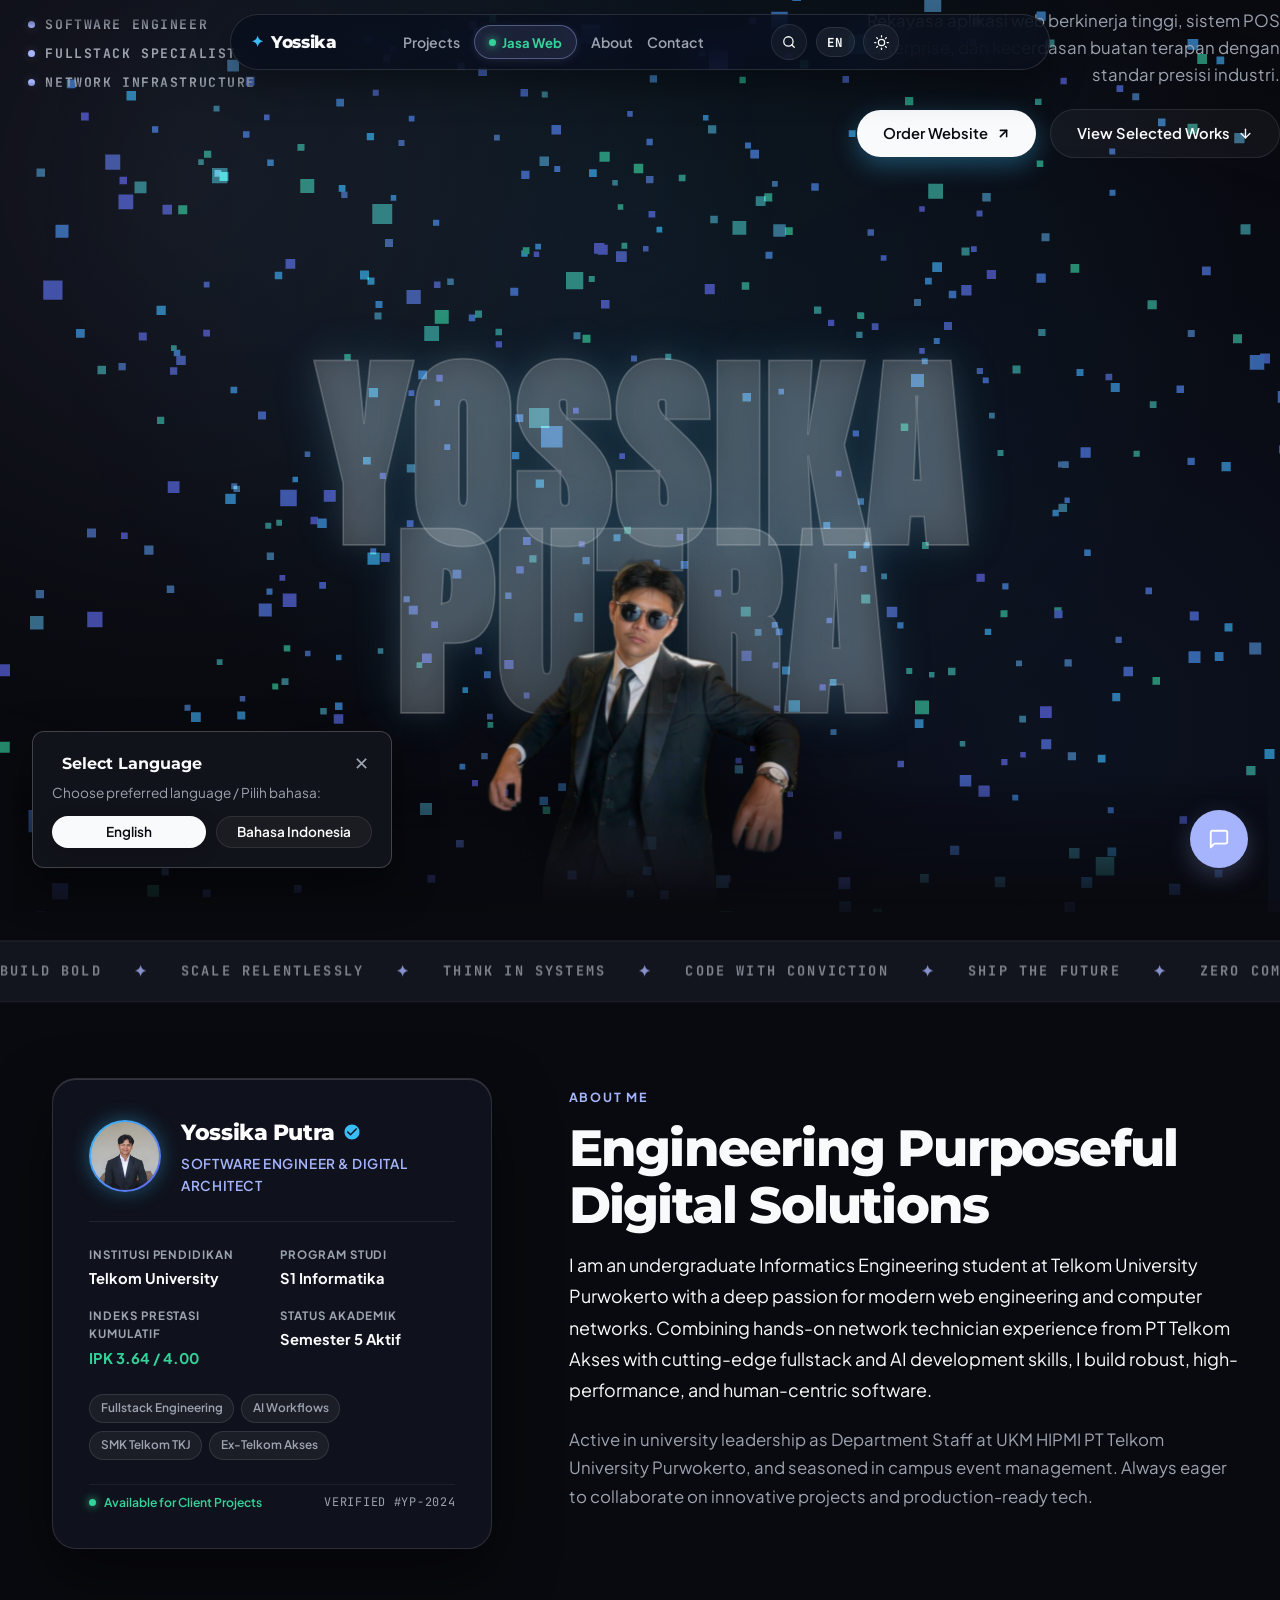
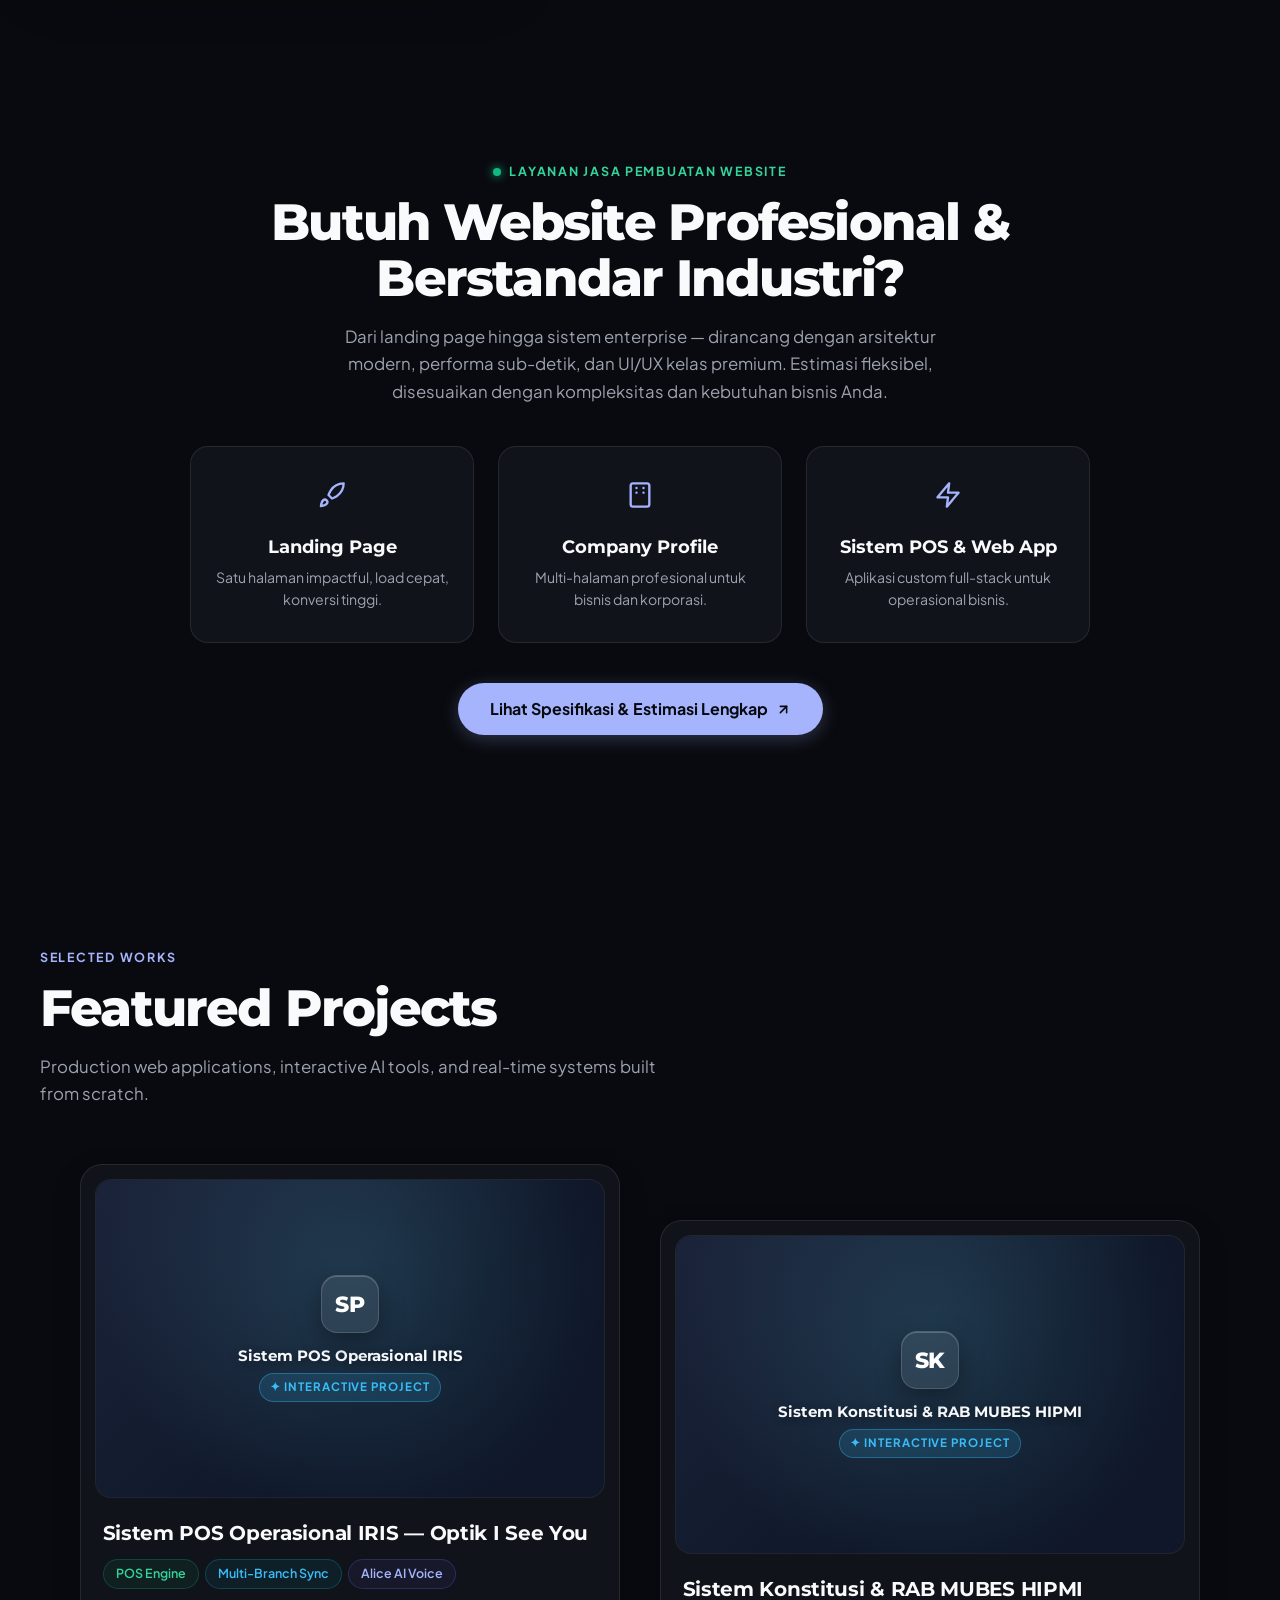
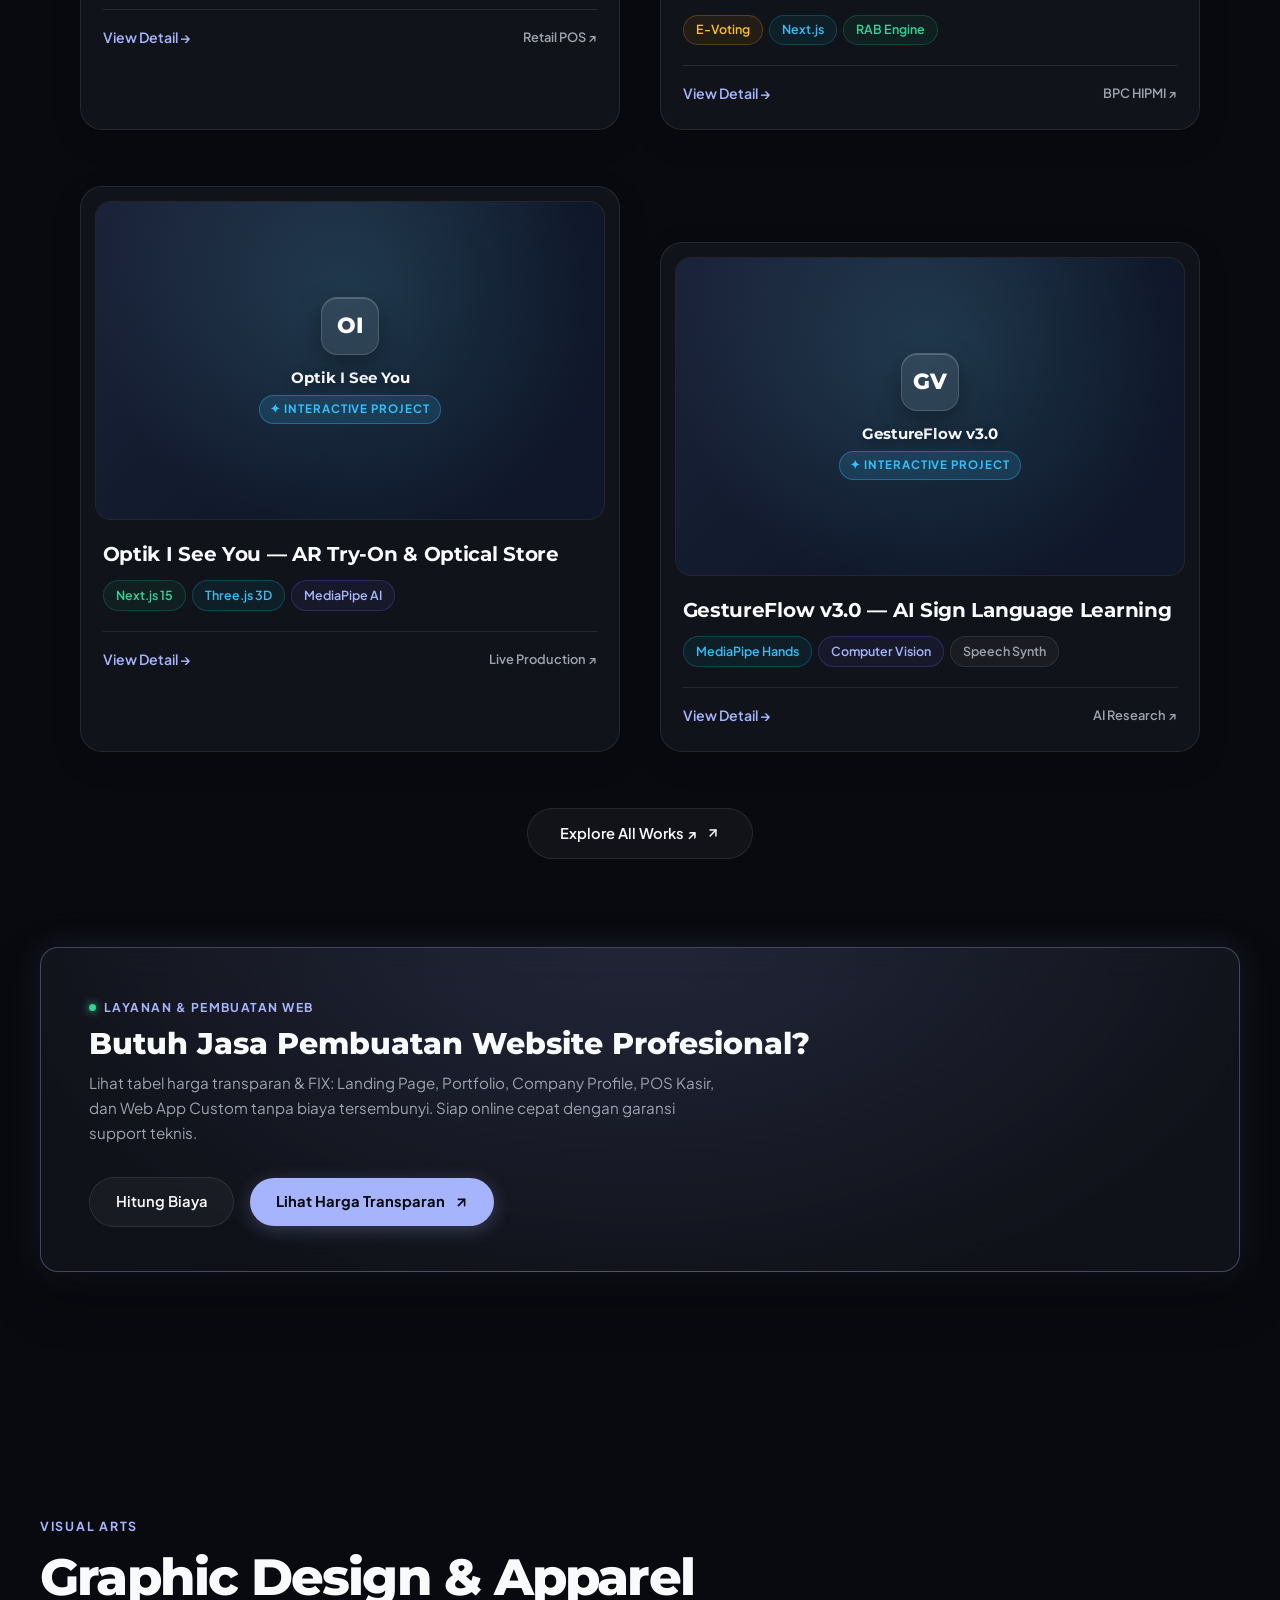
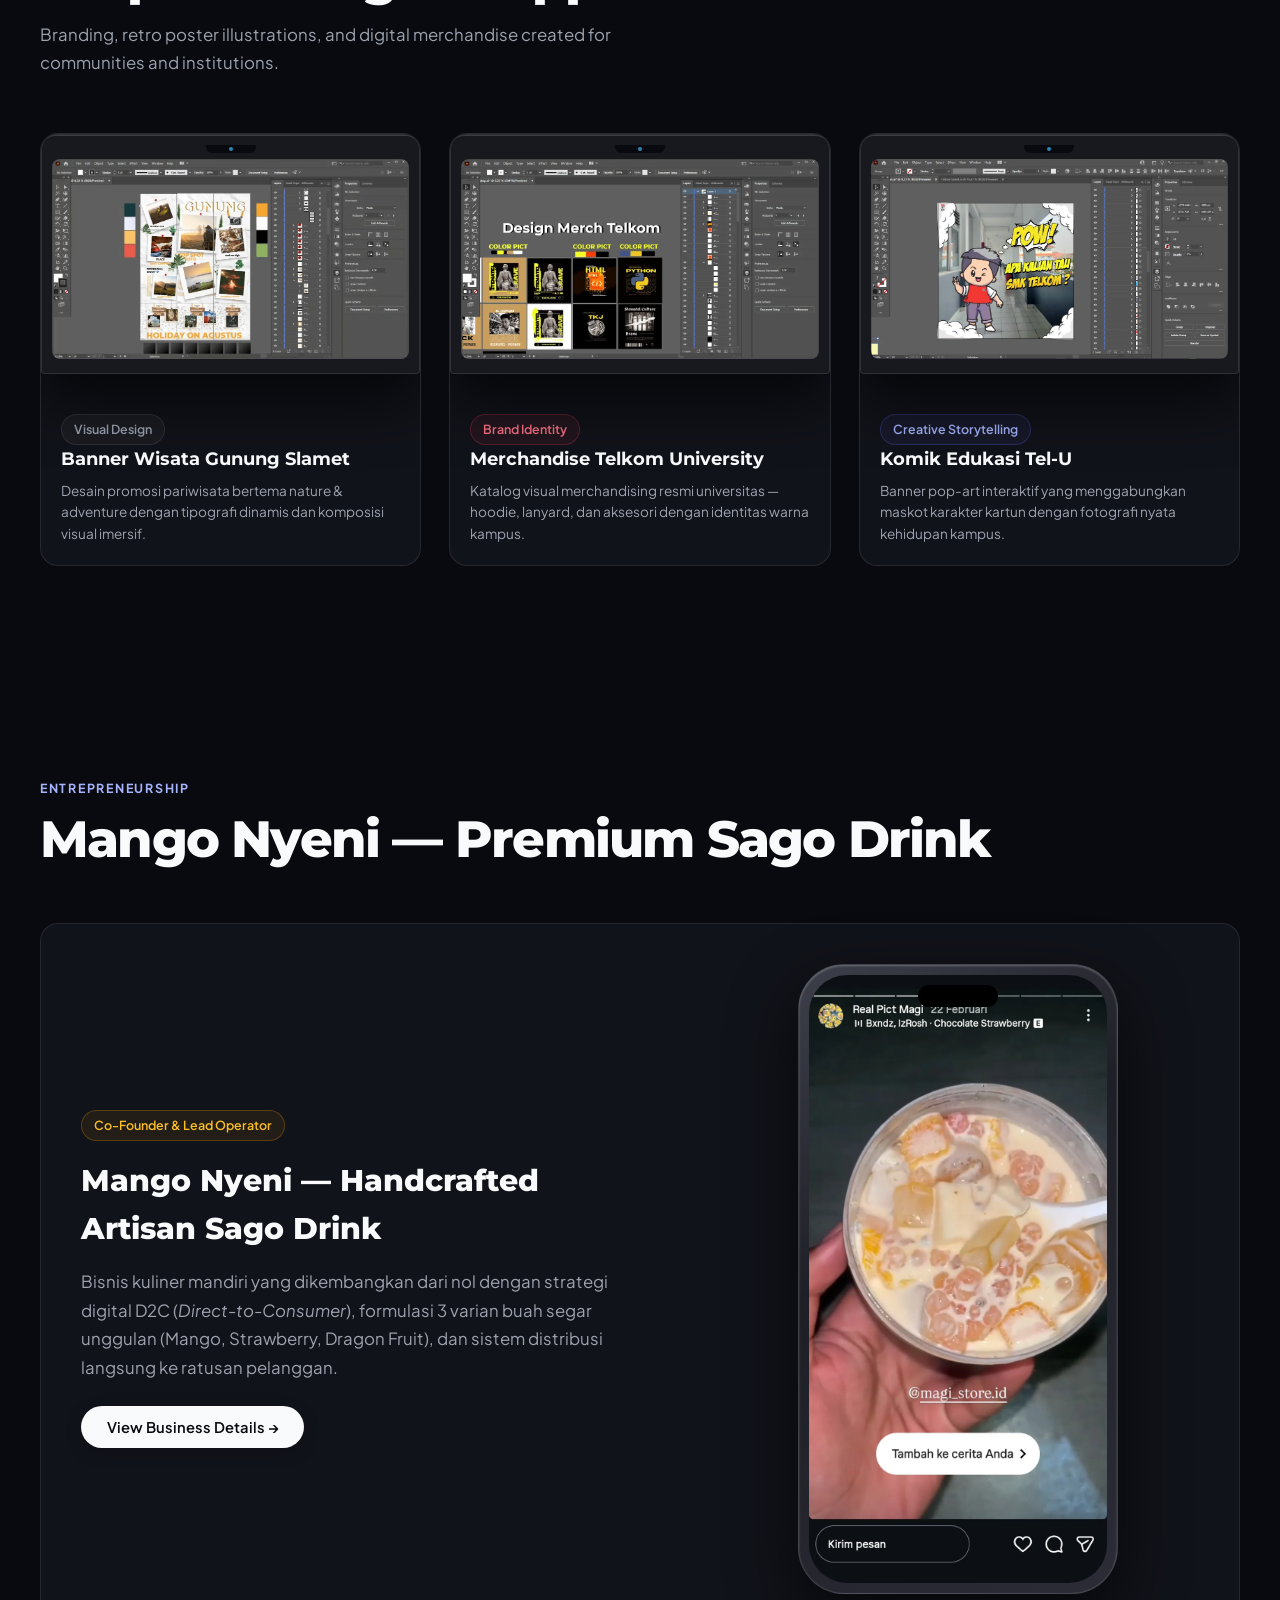
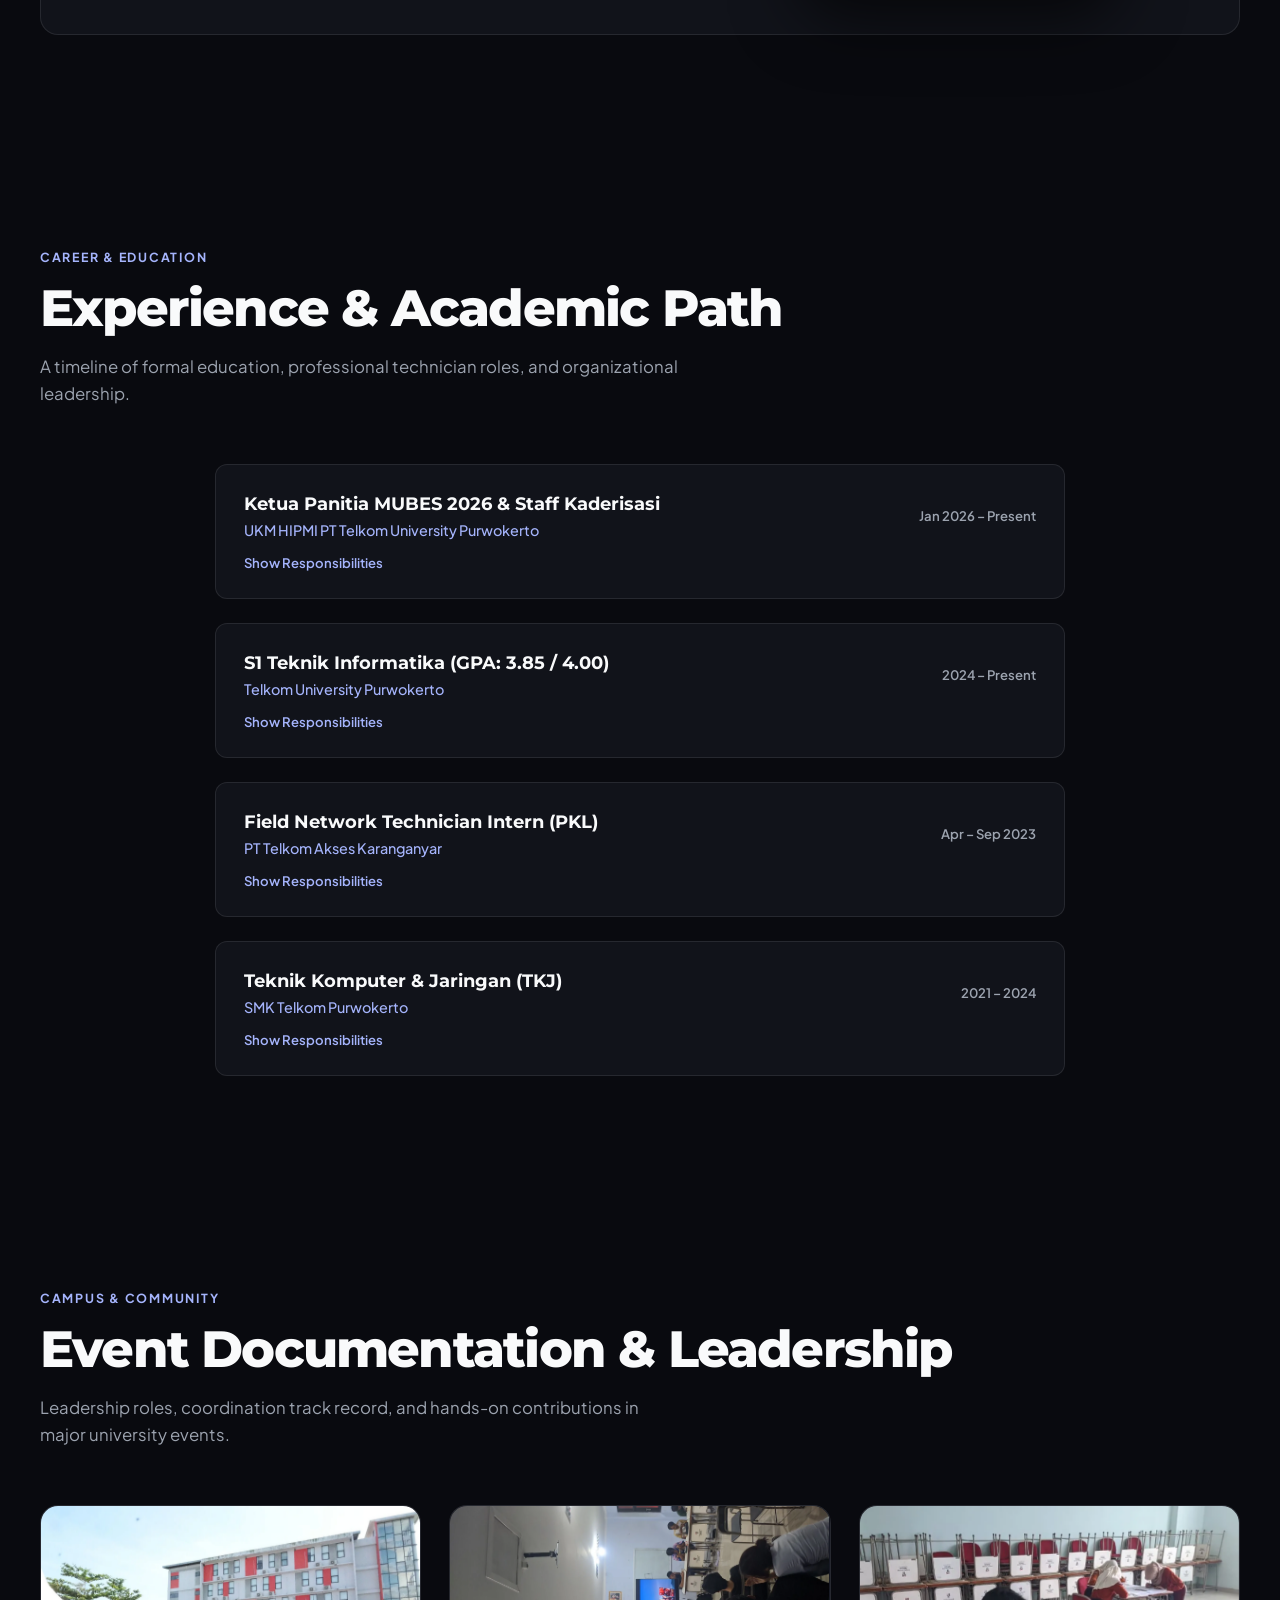
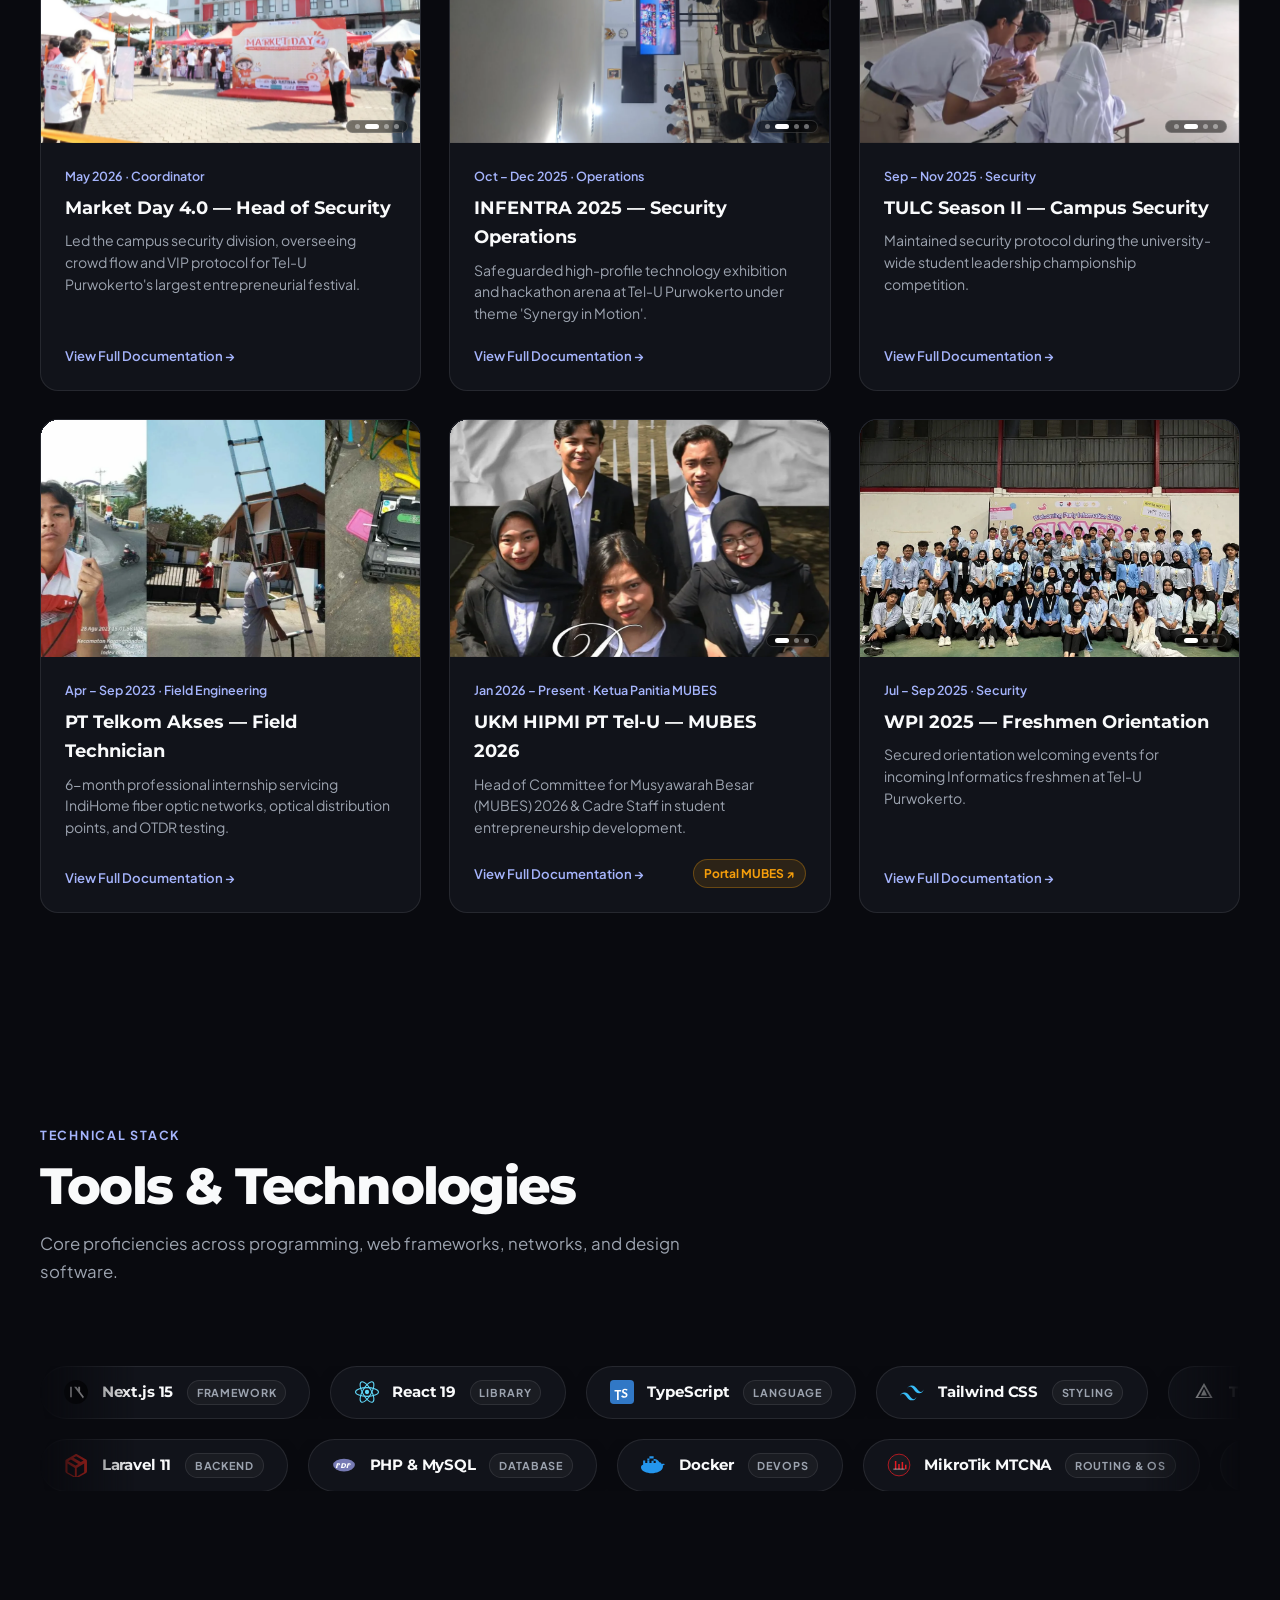
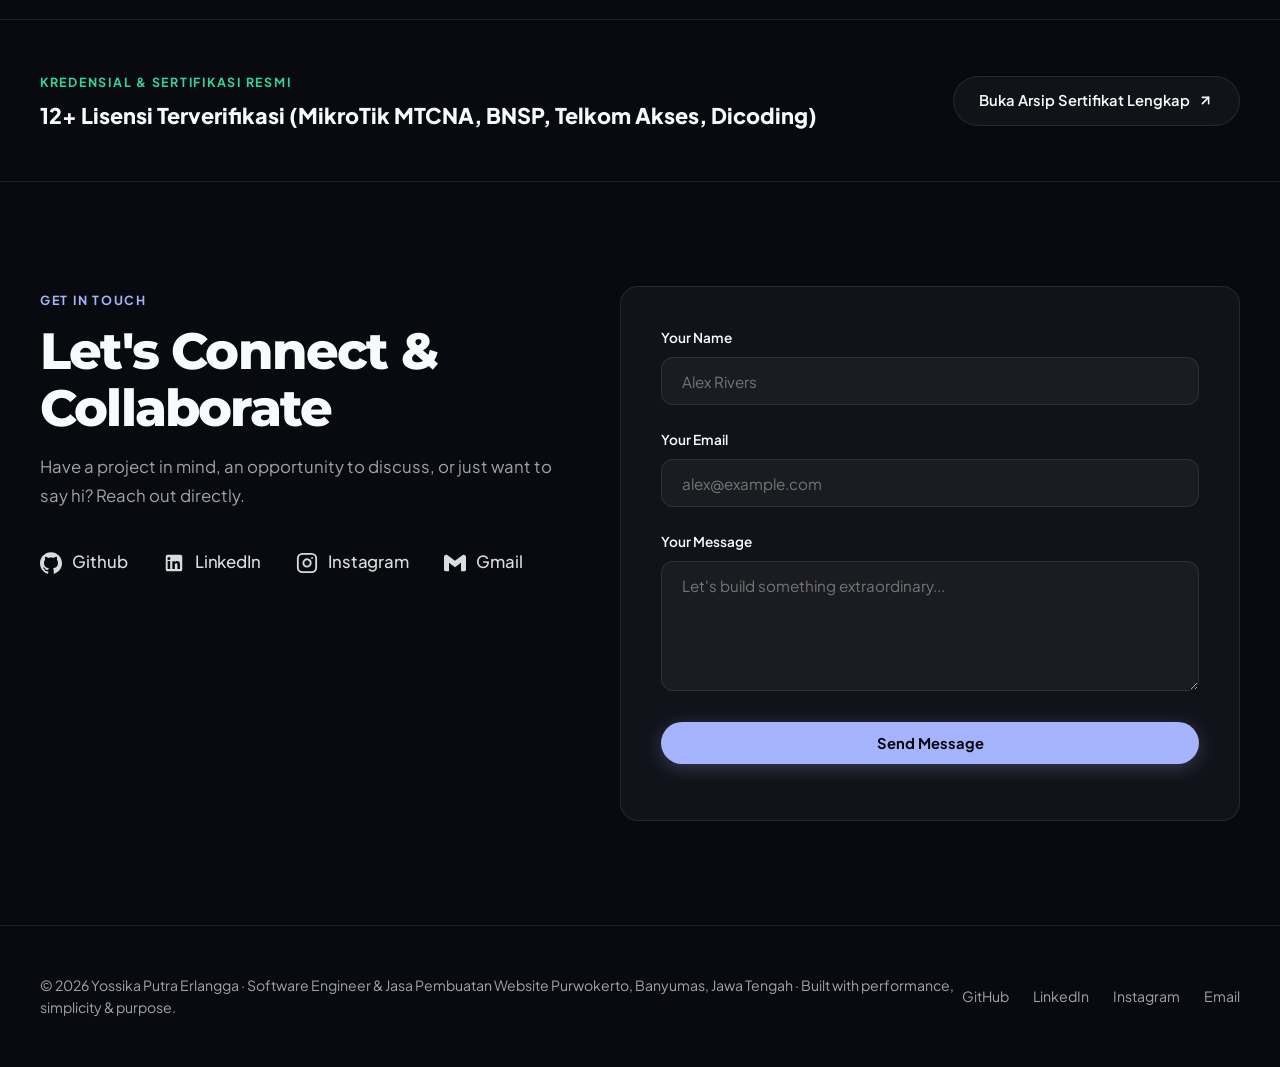
==== commit fc566f6c: "fix(assets): resolve case sensitivity on Linux for gesture-isyarat and food-tyu, complete technical " ====
--- a/index.html
+++ b/index.html
@@ -1571,9 +1571,10 @@
 
         <!-- Centerpiece Stage: Giant Typography Behind Cutout Portrait -->
         <div class="hero-center-stage">
-          <h1 class="hero-giant-typography" id="heroGiantType">
+          <h1 class="hero-giant-typography" id="heroGiantType" aria-label="Yossika Putra — Fullstack Software Engineer &amp; Jasa Pembuatan Website Purwokerto">
             <span class="hero-giant-line" id="heroGiantLine1">YOSSIKA</span>
             <span class="hero-giant-line" id="heroGiantLine2">PUTRA</span>
+            <span class="visually-hidden"> — Fullstack Software Engineer &amp; Jasa Pembuatan Website Purwokerto</span>
           </h1>
 
           <div class="hero-portrait-stage">
@@ -1668,7 +1669,7 @@
           <span class="eyebrow" data-i18n="about.eyebrow">About Me</span>
           <h2 class="section-title" data-i18n="about.title">Engineering Purposeful Digital Solutions</h2>
           <p data-i18n="about.p1" style="font-size:1.12rem;line-height:1.75;color:var(--txt);margin-bottom:1.25rem;">
-            Saya adalah mahasiswa S1 Teknik Informatika di <strong>Telkom University Purwokerto</strong> yang berfokus pada <strong>Rekayasa Web Modern</strong>, <strong>Sistem POS &amp; Enterprise</strong>, dan <strong>Infrastruktur Jaringan</strong>. Menggabungkan ketelitian arsitektur dengan alur interaksi antarmuka yang <strong>elegan</strong>, <strong>berkinerja tinggi</strong>, dan <strong>berstandar industri</strong>.
+            Saya adalah Fullstack Software Engineer &amp; mahasiswa S1 Teknik Informatika di <strong>Telkom University Purwokerto</strong> yang berbasis di <strong>Purwokerto, Banyumas, Jawa Tengah</strong>. Berfokus pada <strong>Jasa Pembuatan Website</strong>, <strong>Sistem POS &amp; Enterprise</strong>, dan <strong>Integrasi AI</strong>. Menggabungkan ketelitian arsitektur dengan alur interaksi antarmuka yang <strong>elegan</strong>, <strong>berkinerja tinggi</strong>, dan <strong>berstandar industri</strong>.
           </p>
           <p data-i18n="about.p2" style="color:var(--txt-muted);line-height:1.7;margin-bottom:2rem;">
             Aktif sebagai Staff Departemen OKK di UKM HIPMI PT Telkom University Purwokerto dan memiliki jam terbang teknisi jaringan fiber optik dari PT Telkom Akses. Selalu antusias merancang solusi digital tangguh yang siap melayani kebutuhan nyata.
@@ -2400,7 +2401,7 @@
   <footer class="site-footer">
     <div class="container footer-container">
       <div>
-        © 2026 Yossika Putra Erlangga. Built with performance, simplicity & purpose.
+        © 2026 Yossika Putra Erlangga · Software Engineer &amp; Jasa Pembuatan Website Purwokerto, Banyumas, Jawa Tengah · Built with performance, simplicity &amp; purpose.
       </div>
       <div class="footer-links">
         <a href="https://github.com/yoshput" target="_blank" rel="noopener">GitHub</a>
@@ -2453,7 +2454,7 @@
 
           <p class="cs-hero-tagline" id="csHeroTagline">Tagline goes here</p>
 
-          <h1 class="cs-hero-title" id="csHeroTitle">MACABAE</h1>
+          <h2 class="cs-hero-title" id="csHeroTitle">MACABAE</h2>
 
           <!-- Hero Media Browser Frame -->
           <div class="cs-hero-mockup-wrap">
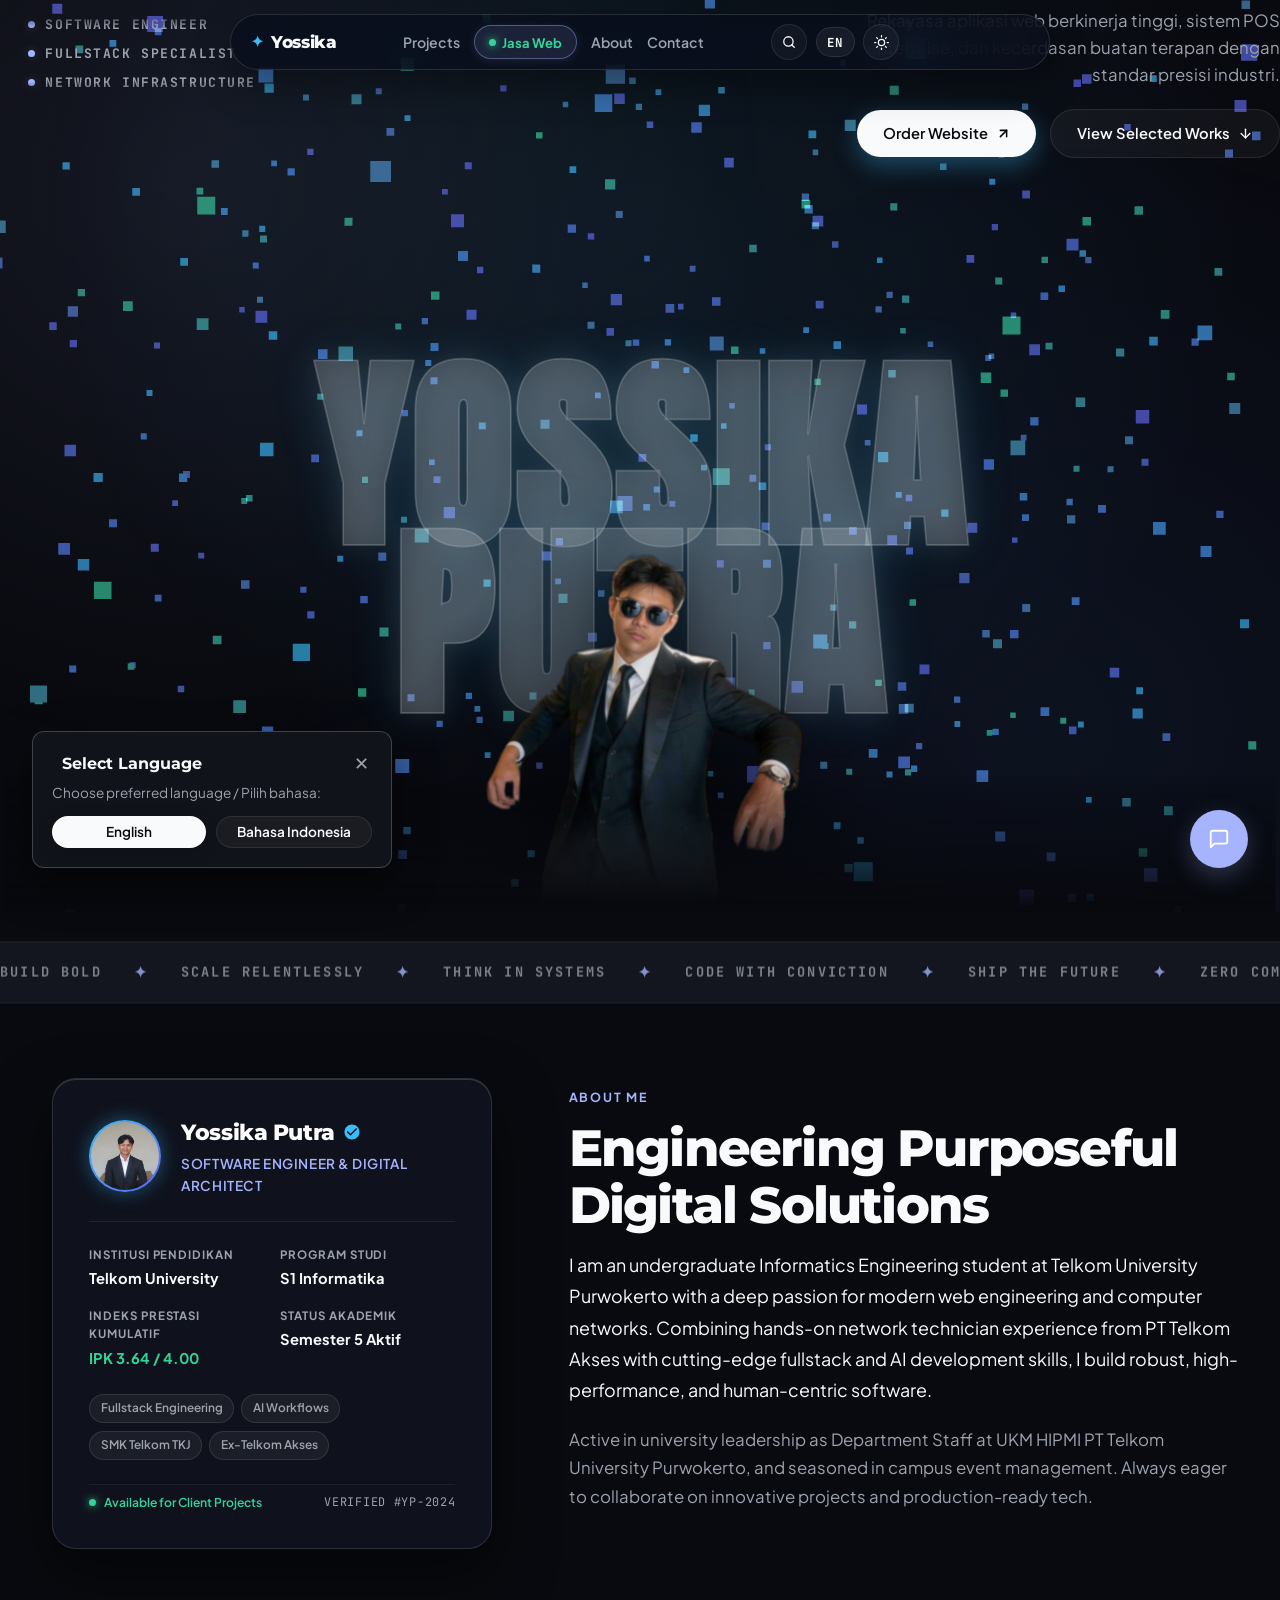
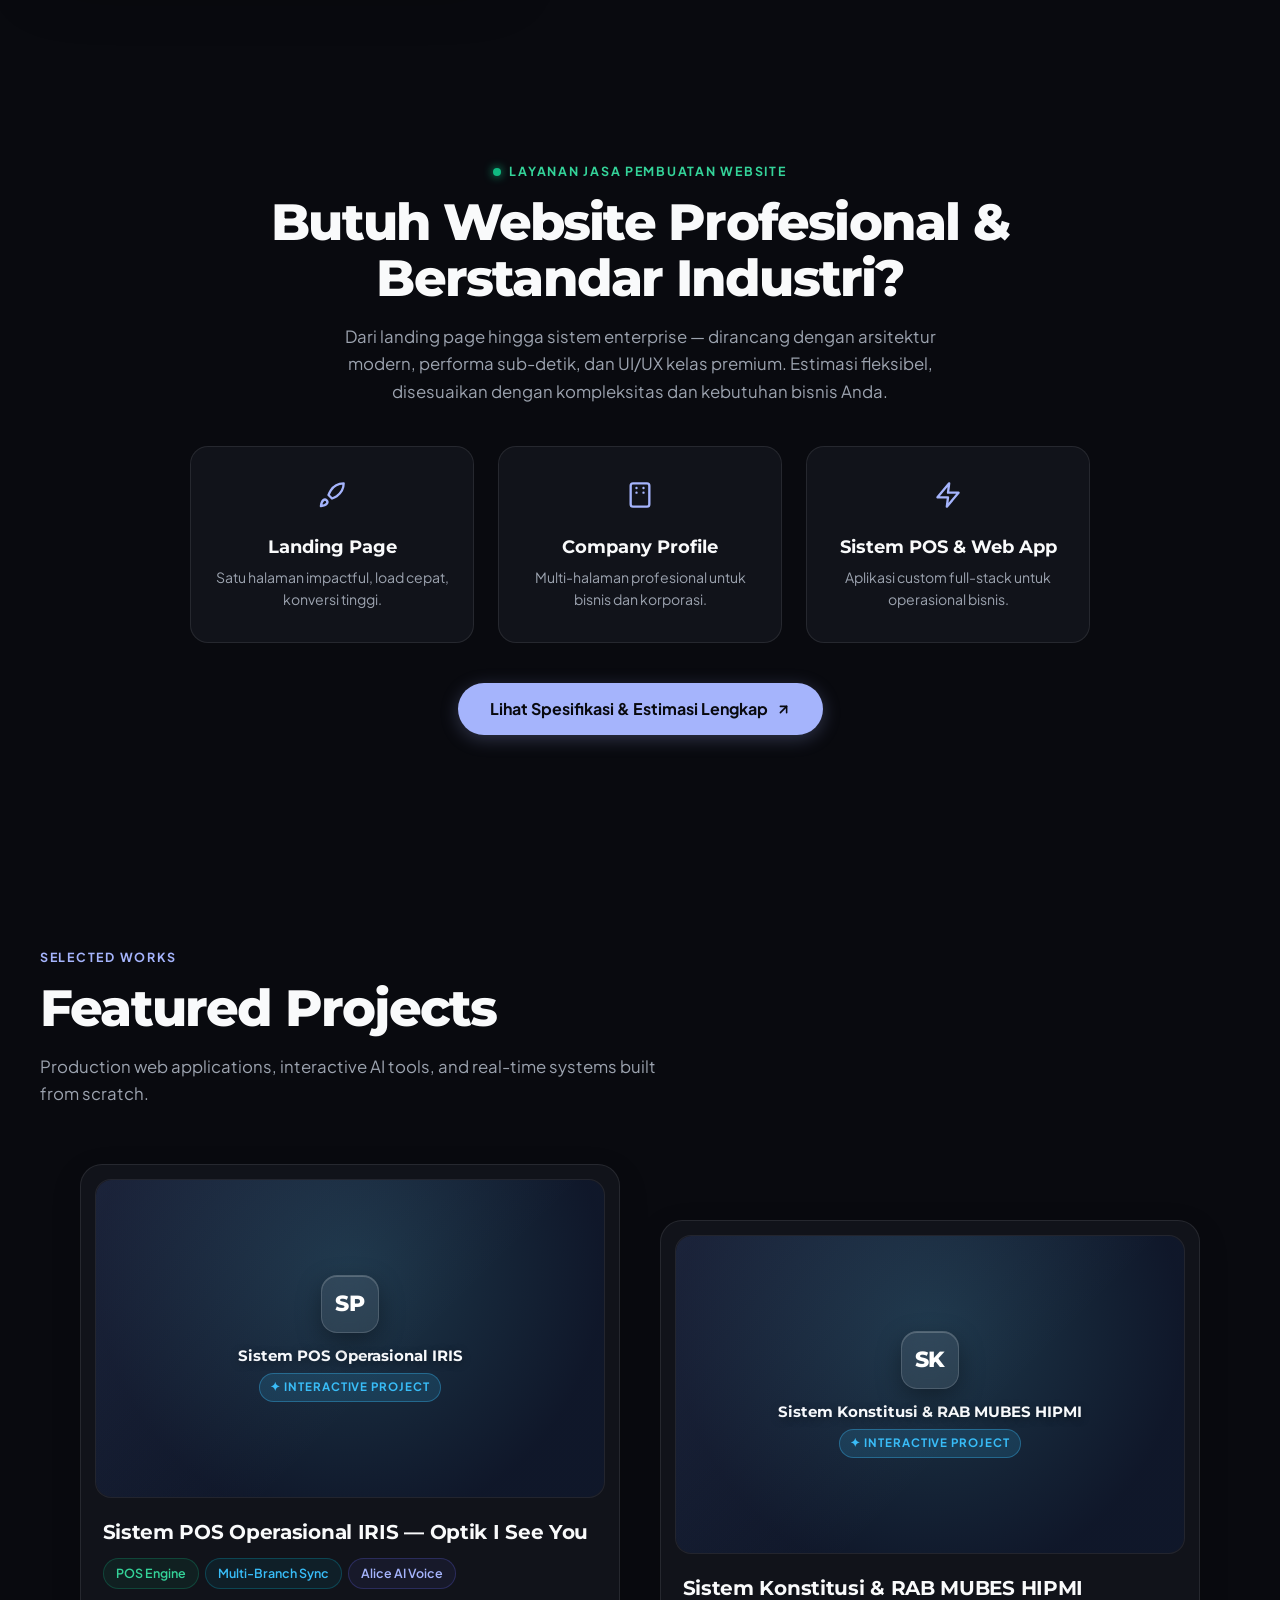
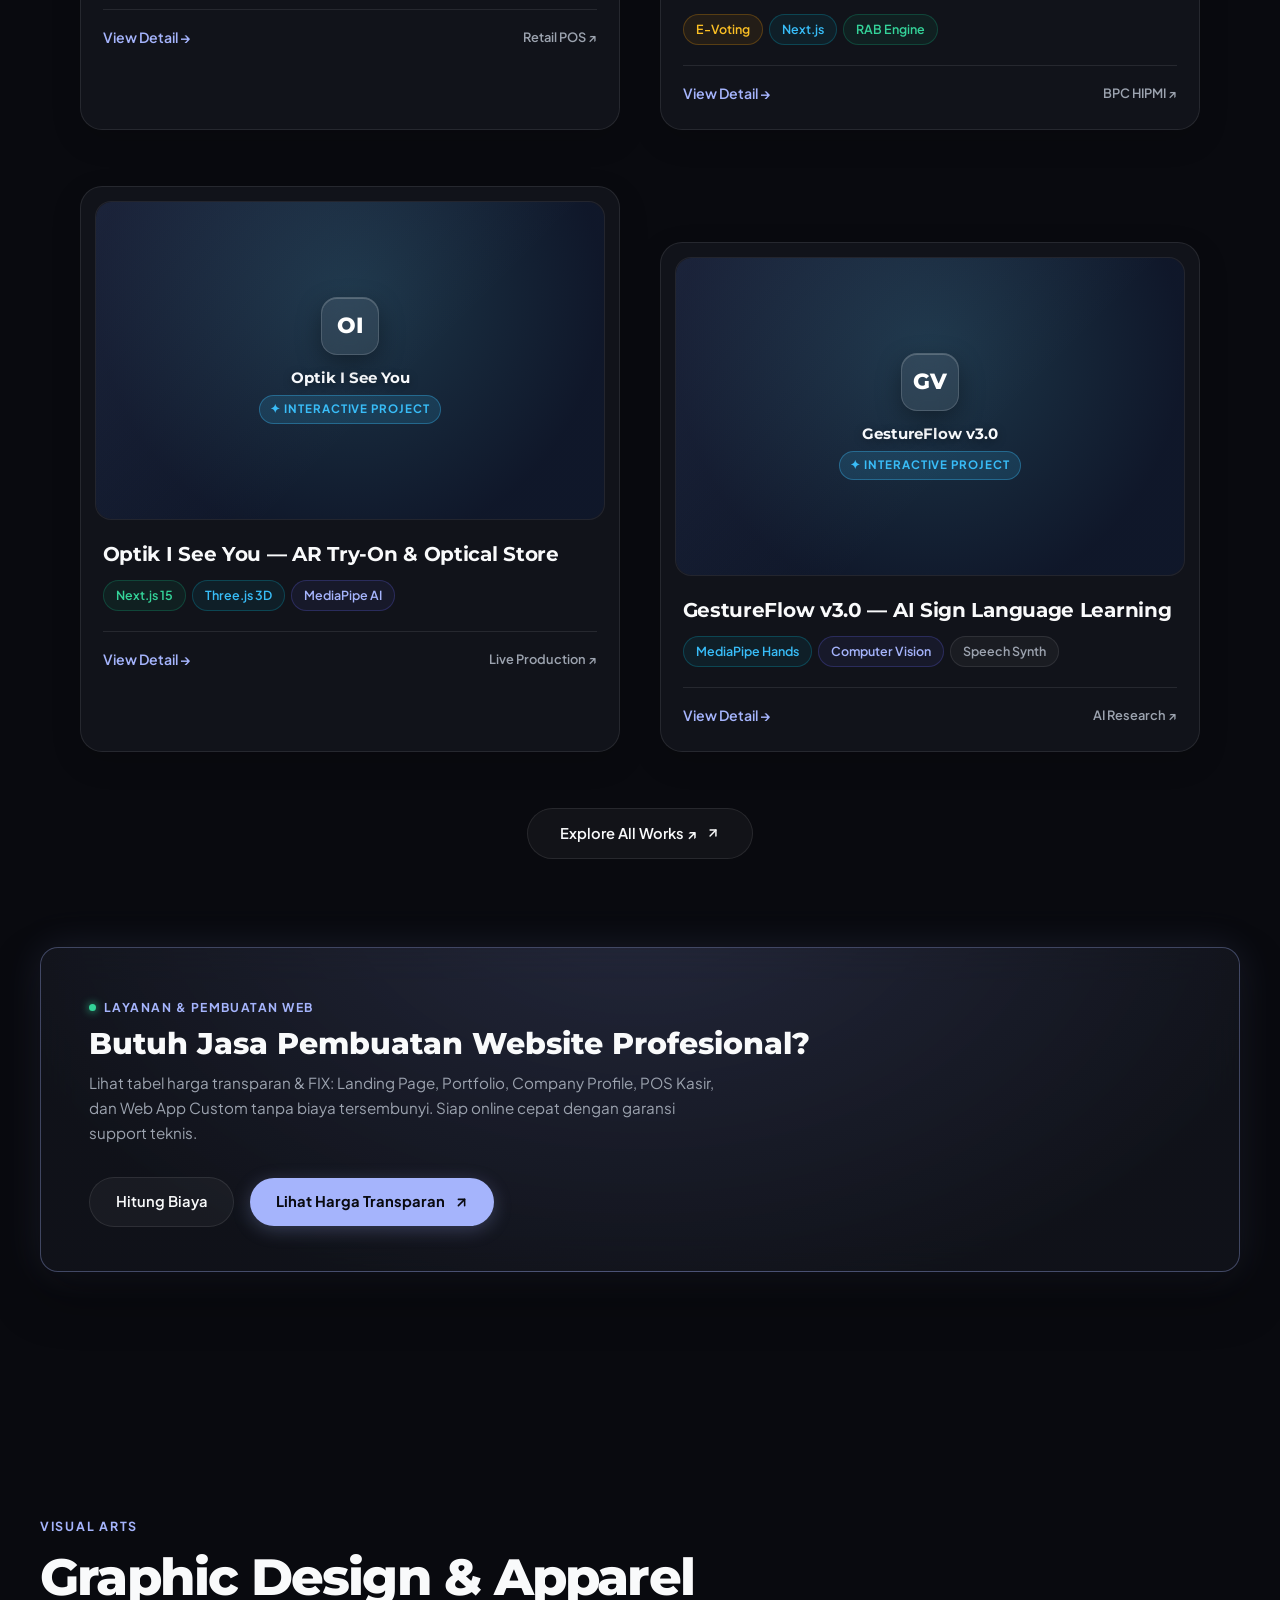
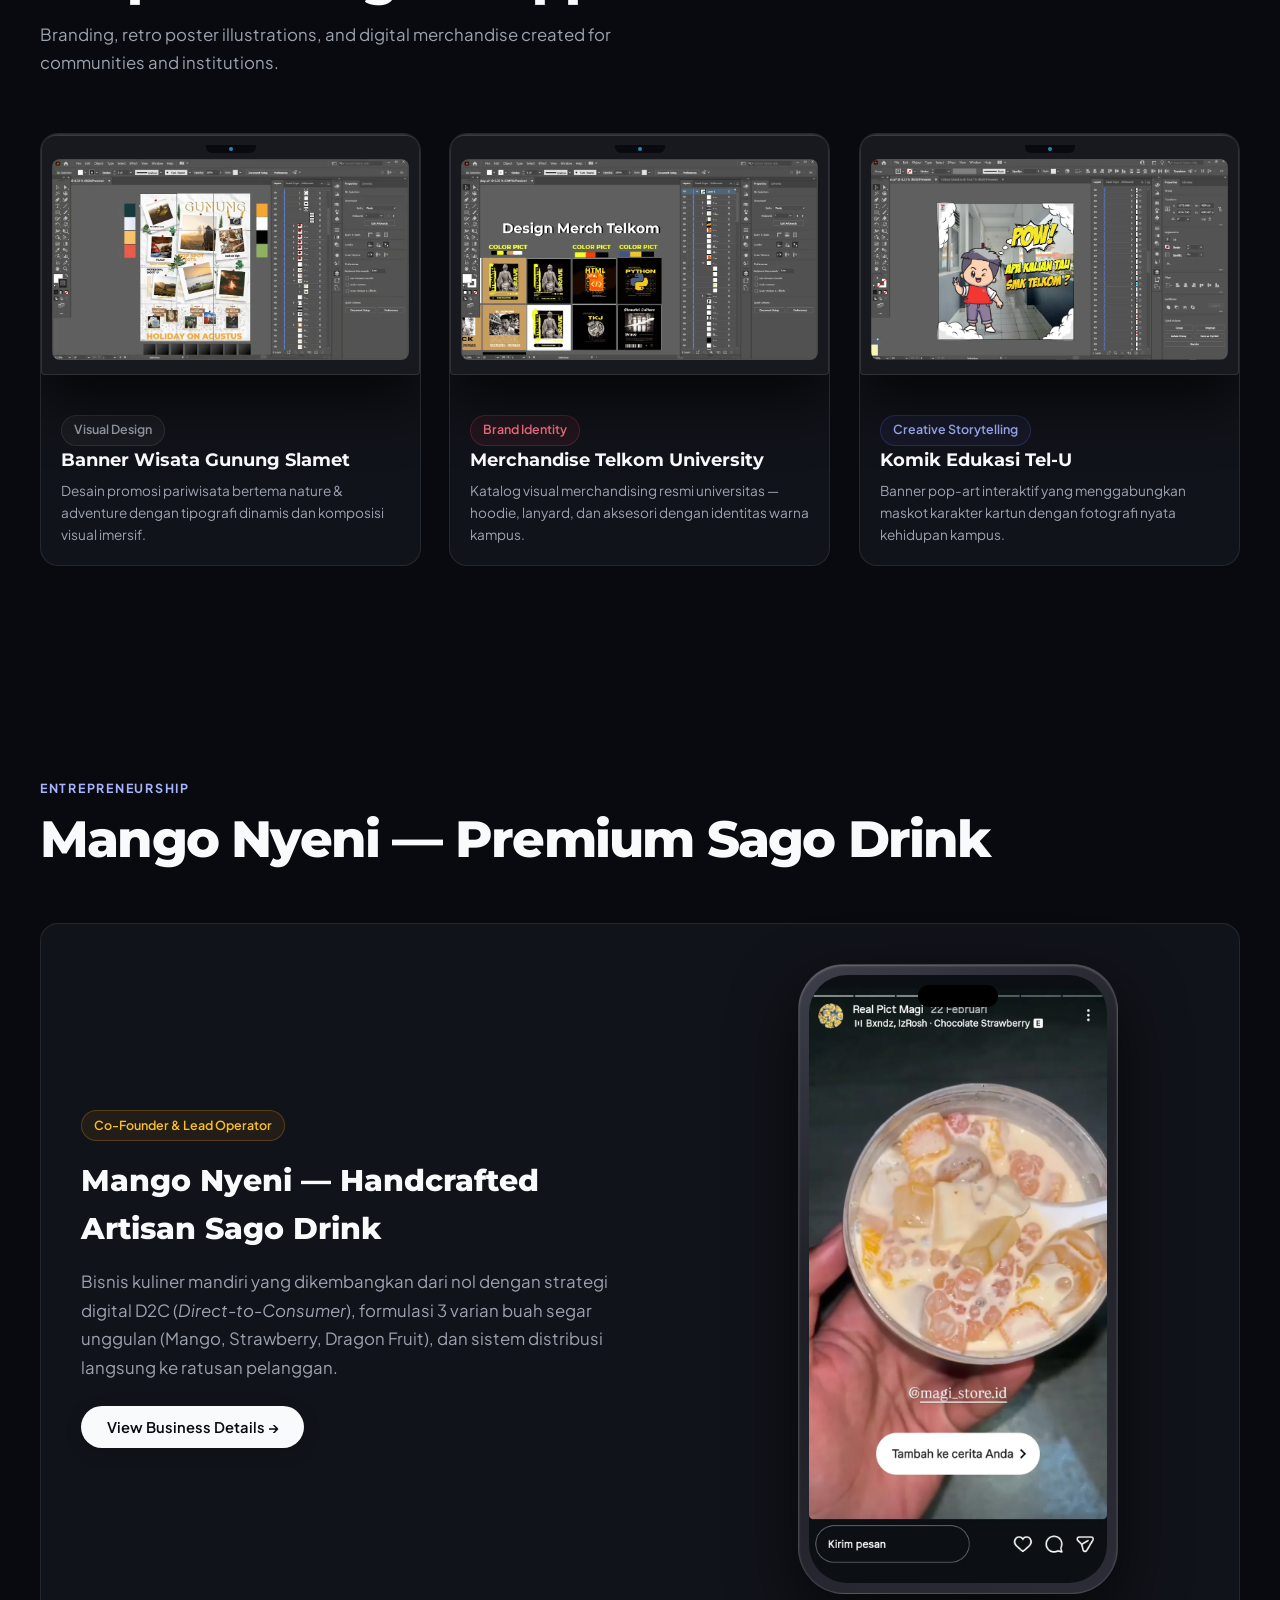
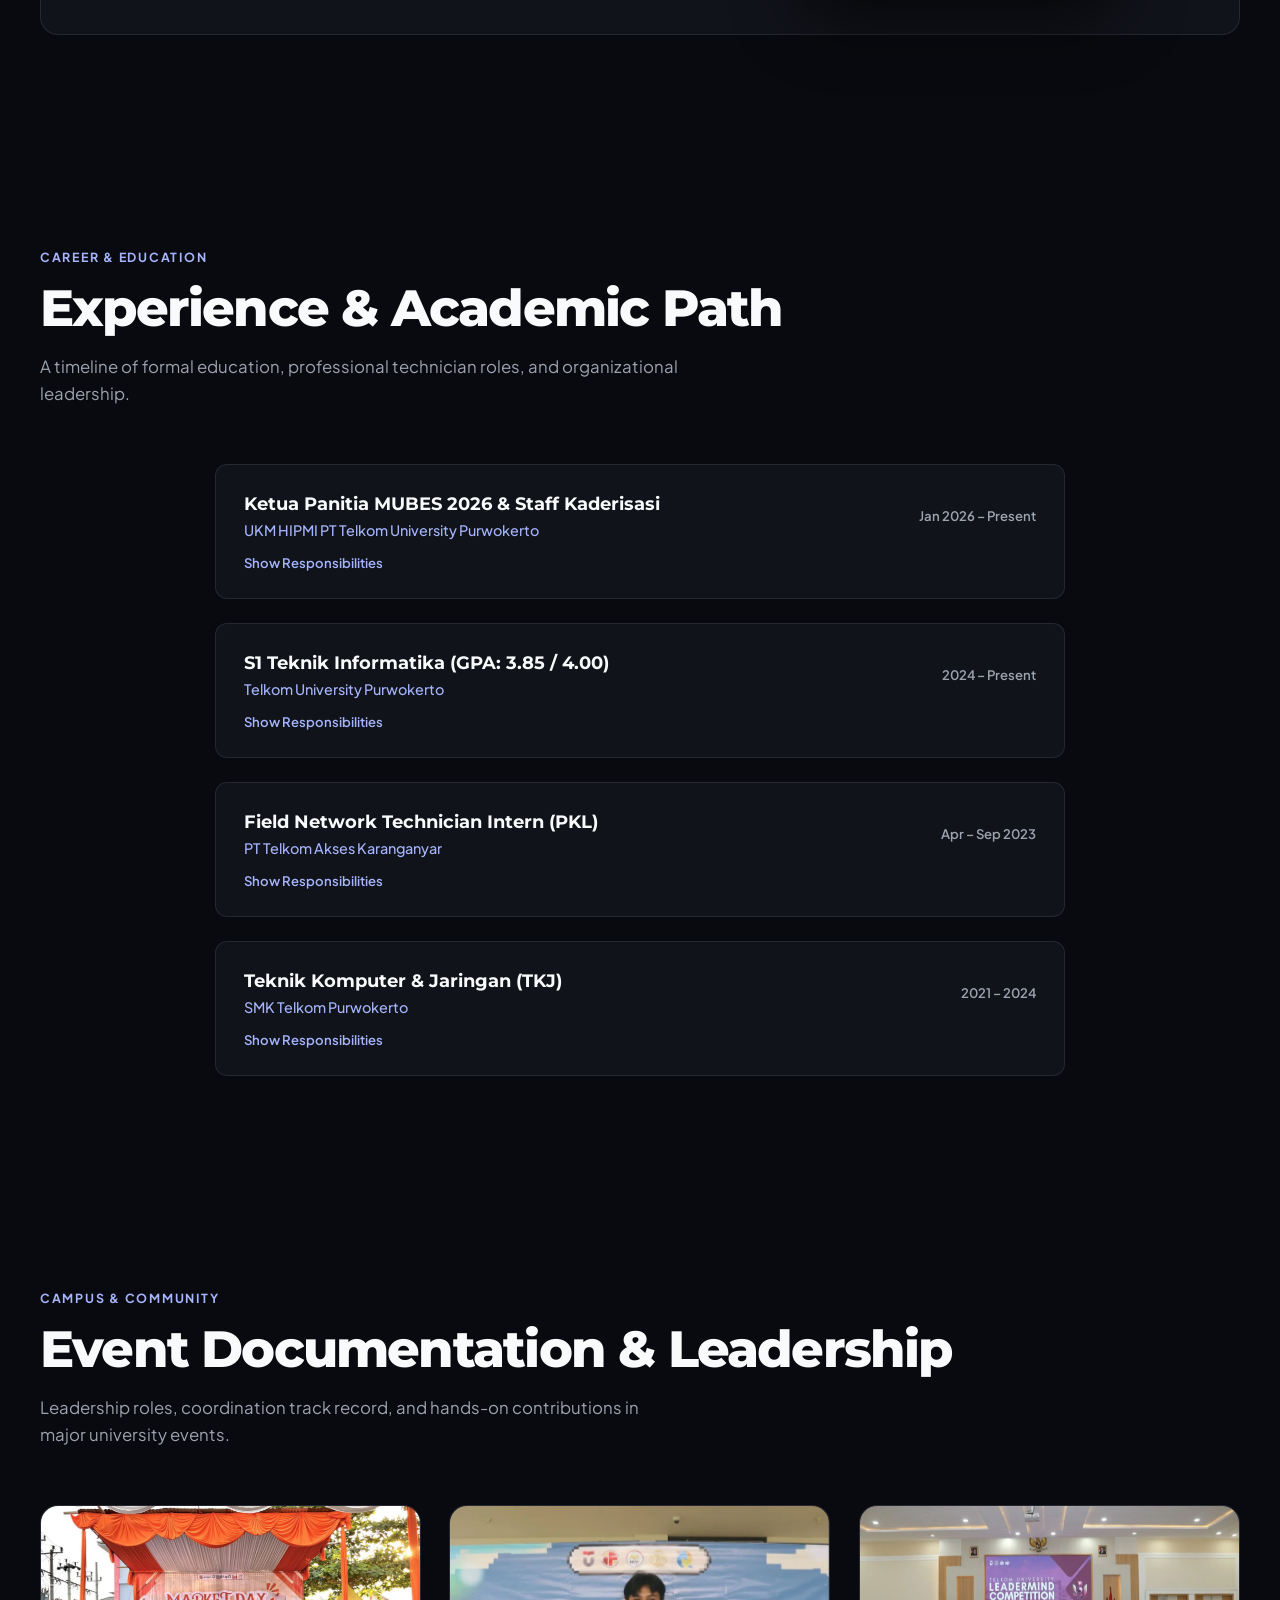
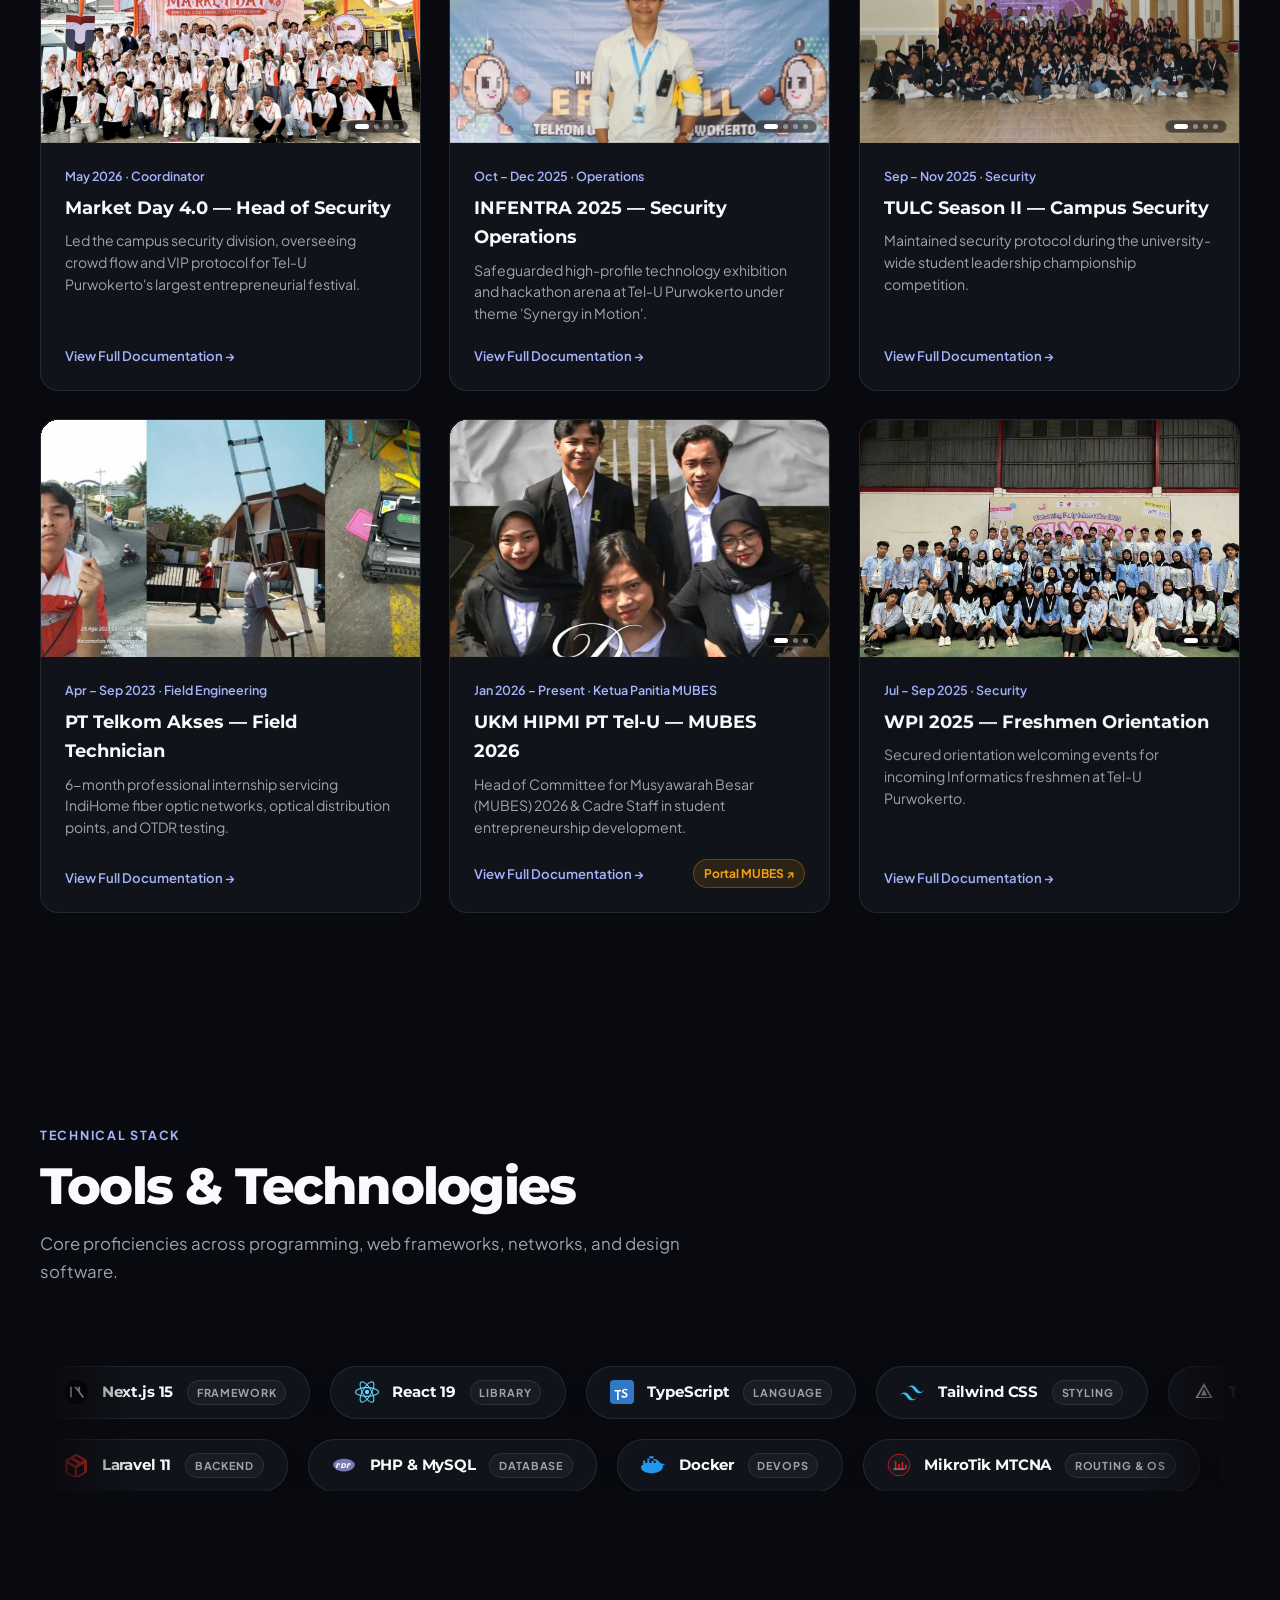
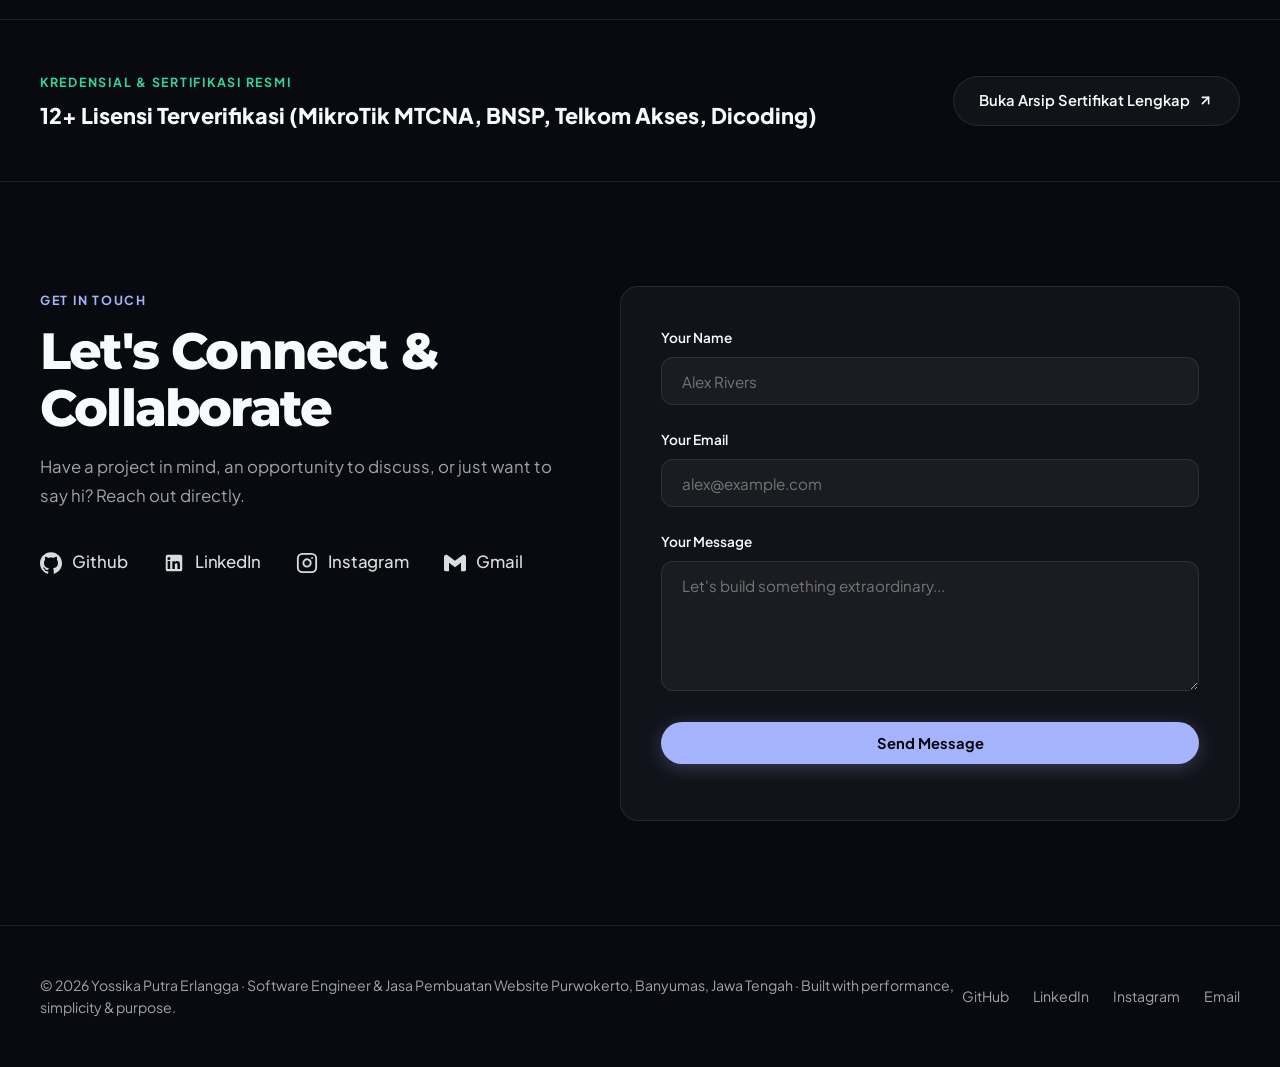
==== commit 05a02e12: "perf: eliminate scroll delay, optimize Lenis, preloader, and GPU compositing" ====
--- a/index.html
+++ b/index.html
@@ -166,7 +166,7 @@
   <link rel="stylesheet" href="https://fonts.googleapis.com/css2?family=Anton&family=JetBrains+Mono:wght@400;500;700&family=Montserrat:wght@400;500;600;700;800;900&family=Plus+Jakarta+Sans:wght@400;500;600;700&display=swap">
 
   <!-- Preload LCP Hero Image -->
-  <link rel="preload" as="image" href="assets/img/foto-jas-fresh.webp" type="image/webp" fetchpriority="high">
+  <link rel="preload" as="image" href="assets/img/yossika_cutout_person.webp" type="image/webp" fetchpriority="high">
 
   <!-- Favicons -->
   <link rel="icon" type="image/x-icon" href="/favicon.ico">
@@ -177,7 +177,7 @@
   <link rel="manifest" href="/manifest.json">
 
   <!-- Minified Stylesheet -->
-  <style>:root{--bg:#090a0f;--bg-elevated:#11131a;--bg-surface:#171923;--surface:rgba(255,255,255,0.04);--surface-hover:rgba(255,255,255,0.07);--border:rgba(255,255,255,0.09);--border-hover:rgba(255,255,255,0.2);--txt:#f9fafb;--txt-muted:#9ca3af;--txt-dim:#9ca3af;--accent:#a5b4fc;--accent-light:#c7d2fe;--accent-glow:rgba(165,180,252,0.25);--green:#34d399;--amber:#fbbf24;--rose:#fb7185;--cyan:#38bdf8;--radius-sm:8px;--radius-md:12px;--radius-lg:18px;--radius-full:9999px;--transition:0.2s cubic-bezier(0.16,1,0.3,1);--font-display:'Montserrat',-apple-system,BlinkMacSystemFont,'Segoe UI',sans-serif;--font-body:'Inter',-apple-system,BlinkMacSystemFont,'Segoe UI',sans-serif;}[data-theme="light"]{--bg:#fafafa;--bg-elevated:#ffffff;--bg-surface:#f3f4f6;--surface:rgba(0,0,0,0.03);--surface-hover:rgba(0,0,0,0.06);--border:rgba(0,0,0,0.08);--border-hover:rgba(0,0,0,0.16);--txt:#111827;--txt-muted:#4b5563;--txt-dim:#4b5563;--accent:#4f46e5;--accent-light:#6366f1;--accent-glow:rgba(79,70,229,0.12);}*,*::before,*::after{box-sizing:border-box;margin:0;padding:0;}html{scroll-behavior:smooth;font-size:16px;-webkit-text-size-adjust:100%;}body{font-family:var(--font-body);background-color:var(--bg);color:var(--txt);line-height:1.6;overflow-x:hidden;transition:background-color 0.3s ease,color 0.3s ease;text-rendering:optimizeLegibility;-webkit-font-smoothing:antialiased;}img{display:block;max-width:100%;height:auto;}a{color:inherit;text-decoration:none;transition:color var(--transition),opacity var(--transition);}button{font-family:inherit;cursor:pointer;border:none;background:none;}.ambient-mesh{position:fixed;top:0;left:0;width:100vw;height:100vh;pointer-events:none;z-index:0;opacity:0.35;background:radial-gradient(circle at 15% 20%,var(--accent-glow) 0%,transparent 45%),radial-gradient(circle at 85% 80%,rgba(6,182,212,0.08) 0%,transparent 50%);}.container{width:min(100% - 2.5rem,1200px);margin-inline:auto;position:relative;z-index:1;}.section{padding:6.5rem 0;position:relative;}.section-head{margin-bottom:3.5rem;}.eyebrow{display:inline-flex;align-items:center;gap:0.5rem;font-size:0.78rem;font-weight:700;text-transform:uppercase;letter-spacing:0.14em;color:var(--accent);margin-bottom:0.75rem;}.live-dot{width:8px;height:8px;background-color:var(--green);border-radius:50%;box-shadow:0 0 10px var(--green);animation:pulse-dot 2s infinite ease-in-out;}@keyframes pulse-dot{0%,100%{opacity:1;transform:scale(1);}50%{opacity:0.4;transform:scale(0.85);}}.section-title{font-family:var(--font-display);font-size:clamp(2.2rem,4vw,3.4rem);font-weight:800;letter-spacing:-0.035em;line-height:1.1;color:var(--txt);margin-bottom:1rem;}.section-sub{font-size:1.05rem;color:var(--txt-muted);max-width:640px;line-height:1.65;}.btn{display:inline-flex;align-items:center;justify-content:center;gap:0.6rem;padding:0.75rem 1.6rem;font-size:0.92rem;font-weight:600;border-radius:var(--radius-full);transition:all var(--transition);white-space:nowrap;}.btn-primary{background:var(--txt);color:var(--bg);box-shadow:0 4px 18px rgba(0,0,0,0.15);}.btn-primary:hover{transform:translateY(-2px);opacity:0.92;}.btn-secondary{background:var(--surface);border:1px solid var(--border);color:var(--txt);}.btn-secondary:hover{background:var(--surface-hover);border-color:var(--border-hover);transform:translateY(-2px);}.btn-accent{background:var(--accent);color:#090a0f;font-weight:700;box-shadow:0 4px 18px var(--accent-glow);}.btn-accent:hover{background:var(--accent-light);transform:translateY(-2px);}.pill{display:inline-flex;align-items:center;gap:0.4rem;font-size:0.78rem;font-weight:600;padding:0.28rem 0.75rem;border-radius:var(--radius-full);background:var(--surface);border:1px solid var(--border);color:var(--txt-muted);}.pill-green{color:var(--green);border-color:rgba(16,185,129,0.25);background:rgba(16,185,129,0.08);}.pill-blue{color:var(--cyan);border-color:rgba(6,182,212,0.25);background:rgba(6,182,212,0.08);}.pill-purple{color:var(--accent);border-color:rgba(99,102,241,0.25);background:rgba(99,102,241,0.08);}.pill-pink{color:var(--rose);border-color:rgba(244,63,94,0.25);background:rgba(244,63,94,0.08);}.pill-amber{color:var(--amber);border-color:rgba(245,158,11,0.25);background:rgba(245,158,11,0.08);}.badge-in-progress{display:inline-flex;align-items:center;gap:0.4rem;padding:0.3rem 0.8rem;font-size:0.75rem;font-weight:700;border-radius:var(--radius-full);background:rgba(245,158,11,0.15);border:1px solid rgba(245,158,11,0.35);color:#fbbf24;}.site-header{position:sticky;top:0;z-index:100;background:rgba(9,10,15,0.82);backdrop-filter:blur(14px);-webkit-backdrop-filter:blur(14px);border-bottom:1px solid var(--border);transition:background 0.3s ease,border-color 0.3s ease;}[data-theme="light"] .site-header{background:rgba(250,250,250,0.82);}.nav-container{display:flex;align-items:center;justify-content:space-between;height:68px;}.nav-brand{font-family:var(--font-display);font-size:1.15rem;font-weight:800;letter-spacing:-0.02em;color:var(--txt);display:flex;align-items:center;gap:0.5rem;}.nav-links{display:flex;align-items:center;gap:1.75rem;list-style:none;}.nav-links a{font-size:0.88rem;font-weight:500;color:var(--txt-muted);}.nav-links a:hover,.nav-links a.active{color:var(--txt);}.nav-controls{display:flex;align-items:center;gap:0.75rem;}.icon-btn{width:38px;height:38px;border-radius:50%;border:1px solid var(--border);background:var(--surface);color:var(--txt);display:flex;align-items:center;justify-content:center;font-size:1rem;transition:all var(--transition);}.icon-btn:hover{background:var(--surface-hover);border-color:var(--border-hover);transform:translateY(-1px);}.lang-btn{font-size:0.82rem;font-weight:700;padding:0.38rem 0.85rem;border-radius:var(--radius-full);border:1px solid var(--border);background:var(--surface);color:var(--txt);display:inline-flex;align-items:center;gap:0.4rem;transition:all var(--transition);}.lang-btn:hover{background:var(--surface-hover);border-color:var(--border-hover);}.hamburger{display:none;width:38px;height:38px;border-radius:8px;border:1px solid var(--border);background:var(--surface);color:var(--txt);align-items:center;justify-content:center;}.hero{padding-top:4.5rem;padding-bottom:6rem;min-height:calc(100vh - 68px);display:flex;align-items:center;}.hero-grid{display:grid;grid-template-columns:1.25fr 0.95fr;gap:4rem;align-items:center;}.hero-tag{margin-bottom:1.25rem;}.hero-name{font-family:var(--font-display);font-size:clamp(2.8rem,6vw,4.8rem);font-weight:800;letter-spacing:-0.04em;line-height:1.05;margin-bottom:1.25rem;}.hero-name span{display:block;}.hero-role{font-size:1.2rem;font-weight:600;color:var(--accent);margin-bottom:1rem;}.hero-desc{font-size:1.05rem;color:var(--txt-muted);line-height:1.7;max-width:580px;margin-bottom:2rem;}.hero-socials{display:flex;flex-wrap:wrap;gap:0.6rem;margin-bottom:2.2rem;}.hero-actions{display:flex;flex-wrap:wrap;gap:1rem;margin-bottom:3rem;}.hero-stats{display:grid;grid-template-columns:repeat(4,1fr);gap:1.5rem;padding-top:2rem;border-top:1px solid var(--border);}.stat-val{font-family:var(--font-display);font-size:2rem;font-weight:800;color:var(--txt);line-height:1;margin-bottom:0.35rem;}.stat-lbl{font-size:0.78rem;font-weight:500;color:var(--txt-muted);text-transform:uppercase;letter-spacing:0.05em;}.id-card-wrap{position:relative;display:flex;flex-direction:column;align-items:center;justify-content:center;}.id-card-body{width:320px;border-radius:var(--radius-lg);background:var(--bg-elevated);border:1px solid var(--border);box-shadow:0 20px 45px rgba(0,0,0,0.3);padding:1.75rem;position:relative;overflow:hidden;transition:transform 0.15s ease-out,box-shadow 0.2s ease;user-select:none;cursor:grab;}.id-card-body:active{cursor:grabbing;}.id-card-top{display:flex;justify-content:space-between;align-items:center;margin-bottom:1.5rem;font-size:0.75rem;font-weight:700;color:var(--txt-muted);letter-spacing:0.08em;}.id-card-photo{width:120px;height:120px;border-radius:50%;margin:0 auto 1.25rem;overflow:hidden;border:3px solid var(--accent);box-shadow:0 0 20px var(--accent-glow);}.id-card-photo img{width:100%;height:100%;object-fit:cover;}.id-card-name{font-family:var(--font-display);font-size:1.2rem;font-weight:800;text-align:center;margin-bottom:0.25rem;}.id-card-nim{font-size:0.82rem;color:var(--accent);font-weight:600;text-align:center;margin-bottom:1.25rem;}.id-card-chips{display:flex;flex-wrap:wrap;justify-content:center;gap:0.4rem;margin-bottom:1.25rem;}.id-card-footer{text-align:center;font-size:0.75rem;color:var(--txt-dim);border-top:1px solid var(--border);padding-top:0.85rem;}.about-grid{display:grid;grid-template-columns:0.9fr 1.3fr;gap:4rem;align-items:center;}.about-photo-card{position:relative;border-radius:var(--radius-lg);overflow:hidden;border:1px solid var(--border);background:var(--bg-elevated);}.about-photo-card img{width:100%;aspect-ratio:4 / 5;object-fit:cover;}.about-content p{font-size:1.05rem;color:var(--txt-muted);line-height:1.75;margin-bottom:1.5rem;}.about-meta-grid{display:grid;grid-template-columns:repeat(2,1fr);gap:1rem;margin-top:2rem;padding-top:2rem;border-top:1px solid var(--border);}.about-meta-item .meta-key{font-size:0.75rem;text-transform:uppercase;color:var(--txt-dim);font-weight:600;margin-bottom:0.2rem;}.about-meta-item .meta-val{font-size:0.95rem;font-weight:600;color:var(--txt);}.projects-grid{display:grid;grid-template-columns:repeat(2,1fr);gap:2rem;}.project-card{background:var(--bg-elevated);border:1px solid var(--border);border-radius:var(--radius-lg);overflow:hidden;display:flex;flex-direction:column;transition:transform var(--transition),border-color var(--transition),box-shadow var(--transition);cursor:pointer;}.project-card:hover{transform:translateY(-4px);border-color:var(--border-hover);box-shadow:0 16px 36px rgba(0,0,0,0.2);}.project-media{position:relative;aspect-ratio:16 / 9;background:var(--bg-surface);overflow:hidden;}.project-media img,.project-media video{width:100%;height:100%;object-fit:cover;display:block;pointer-events:none;transition:transform 0.4s ease;}.project-card:hover .project-media img,.project-card:hover .project-media video{transform:scale(1.03);}.project-badge-pos{position:absolute;top:1rem;left:1rem;z-index:2;}.project-body{padding:1.75rem;display:flex;flex-direction:column;flex-grow:1;}.project-title{font-family:var(--font-display);font-size:1.35rem;font-weight:700;margin-bottom:0.6rem;color:var(--txt);}.project-tagline{font-size:0.92rem;color:var(--txt-muted);line-height:1.6;margin-bottom:1.25rem;flex-grow:1;}.project-tech{display:flex;flex-wrap:wrap;gap:0.4rem;margin-bottom:1.25rem;}.project-action-row{display:flex;align-items:center;justify-content:space-between;padding-top:1rem;border-top:1px solid var(--border);font-size:0.88rem;font-weight:600;color:var(--accent);}.designs-grid{display:grid;grid-template-columns:repeat(3,1fr);gap:1.75rem;}.design-card{background:var(--bg-elevated);border:1px solid var(--border);border-radius:var(--radius-lg);overflow:hidden;cursor:pointer;transition:transform var(--transition),border-color var(--transition);}.design-card:hover{transform:translateY(-4px);border-color:var(--border-hover);}.design-media{aspect-ratio:4 / 3;overflow:hidden;background:var(--bg-surface);}.design-media img{width:100%;height:100%;object-fit:cover;transition:transform 0.4s ease;}.design-card:hover .design-media img{transform:scale(1.04);}.design-body{padding:1.25rem;}.design-title{font-family:var(--font-display);font-size:1.1rem;font-weight:700;margin-bottom:0.4rem;}.design-tagline{font-size:0.85rem;color:var(--txt-muted);}.business-card{background:var(--bg-elevated);border:1px solid var(--border);border-radius:var(--radius-lg);padding:2.5rem;display:grid;grid-template-columns:1.2fr 1fr;gap:3rem;align-items:center;}.business-gallery{display:grid;grid-template-columns:repeat(2,1fr);gap:0.75rem;}.business-gallery img{border-radius:var(--radius-md);aspect-ratio:1;object-fit:cover;}.timeline{position:relative;max-width:850px;margin-inline:auto;display:flex;flex-direction:column;gap:1.5rem;}.timeline-item{background:var(--bg-elevated);border:1px solid var(--border);border-radius:var(--radius-md);padding:1.5rem 1.75rem;transition:border-color var(--transition);}.timeline-item:hover{border-color:var(--border-hover);}.timeline-head{display:flex;align-items:center;justify-content:space-between;gap:1rem;cursor:pointer;}.timeline-role{font-family:var(--font-display);font-size:1.15rem;font-weight:700;color:var(--txt);}.timeline-inst{font-size:0.9rem;color:var(--accent);font-weight:500;}.timeline-date{font-size:0.82rem;font-weight:600;color:var(--txt-muted);white-space:nowrap;}.timeline-details{margin-top:1rem;padding-top:1rem;border-top:1px solid var(--border);display:none;}.timeline-details.active{display:block;}.timeline-details ul{padding-left:1.25rem;color:var(--txt-muted);font-size:0.92rem;}.timeline-details li{margin-bottom:0.5rem;}.timeline-toggle-btn{font-size:0.82rem;color:var(--accent);font-weight:600;margin-top:0.75rem;display:inline-flex;align-items:center;gap:0.3rem;}.docs-grid{display:grid;grid-template-columns:repeat(3,1fr);gap:1.75rem;}.doc-card{background:var(--bg-elevated);border:1px solid var(--border);border-radius:var(--radius-lg);overflow:hidden;cursor:pointer;transition:transform var(--transition),border-color var(--transition);display:flex;flex-direction:column;}.doc-card:hover{transform:translateY(-4px);border-color:var(--border-hover);}.doc-media{aspect-ratio:16 / 10;overflow:hidden;}.doc-media img{width:100%;height:100%;object-fit:cover;transition:transform 0.4s ease;}.doc-card:hover .doc-media img{transform:scale(1.04);}.doc-body{padding:1.5rem;display:flex;flex-direction:column;flex-grow:1;}.doc-date{font-size:0.78rem;font-weight:600;color:var(--accent);margin-bottom:0.35rem;}.doc-title{font-family:var(--font-display);font-size:1.15rem;font-weight:700;margin-bottom:0.5rem;}.doc-summary{font-size:0.88rem;color:var(--txt-muted);line-height:1.55;margin-bottom:1.25rem;flex-grow:1;}.doc-link{font-size:0.82rem;font-weight:600;color:var(--accent);display:inline-flex;align-items:center;gap:0.35rem;}.skills-grid{display:grid;grid-template-columns:repeat(auto-fill,minmax(130px,1fr));gap:1rem;}.skill-card{background:var(--bg-elevated);border:1px solid var(--border);border-radius:var(--radius-md);padding:1.25rem 1rem;text-align:center;transition:transform var(--transition),border-color var(--transition);}.skill-card:hover{transform:translateY(-3px);border-color:var(--border-hover);}.skill-name{font-size:0.88rem;font-weight:600;color:var(--txt);}.certs-grid{display:grid;grid-template-columns:repeat(3,1fr);gap:1.75rem;}.cert-card{background:var(--bg-elevated);border:1px solid var(--border);border-radius:var(--radius-lg);overflow:hidden;cursor:pointer;transition:transform var(--transition),border-color var(--transition);}.cert-card:hover{transform:translateY(-4px);border-color:var(--border-hover);}.cert-media{aspect-ratio:16 / 11;background:var(--bg-surface);overflow:hidden;}.cert-media img{width:100%;height:100%;object-fit:contain;padding:0.75rem;}.cert-body{padding:1.25rem;}.cert-title{font-family:var(--font-display);font-size:1rem;font-weight:700;margin-bottom:0.25rem;}.cert-issuer{font-size:0.82rem;color:var(--txt-muted);}.contact-grid{display:grid;grid-template-columns:1fr 1.2fr;gap:4rem;}.contact-info p{font-size:1.05rem;color:var(--txt-muted);line-height:1.75;margin-bottom:2rem;}.contact-methods{display:flex;flex-direction:column;gap:1.25rem;margin-bottom:2rem;}.contact-method-item{display:flex;align-items:center;gap:1rem;font-size:0.95rem;font-weight:600;}.contact-form{background:var(--bg-elevated);border:1px solid var(--border);border-radius:var(--radius-lg);padding:2.5rem;}.form-group{margin-bottom:1.5rem;}.form-group label{display:block;font-size:0.85rem;font-weight:600;margin-bottom:0.5rem;color:var(--txt);}.form-control{width:100%;padding:0.85rem 1.2rem;border-radius:var(--radius-md);background:var(--surface);border:1px solid var(--border);color:var(--txt);font-family:inherit;font-size:0.95rem;transition:border-color var(--transition),box-shadow var(--transition);}.form-control:focus{outline:none;border-color:var(--accent);box-shadow:0 0 0 3px var(--accent-glow);}textarea.form-control{min-height:130px;resize:vertical;}.form-status{margin-top:1rem;font-size:0.88rem;font-weight:600;}.site-footer{border-top:1px solid var(--border);padding:3rem 0;font-size:0.88rem;color:var(--txt-muted);}.footer-container{display:flex;justify-content:space-between;align-items:center;}.footer-links{display:flex;gap:1.5rem;}.modal-overlay{position:fixed;inset:0;background:rgba(0,0,0,0.78);backdrop-filter:blur(10px);-webkit-backdrop-filter:blur(10px);z-index:1000;display:flex;align-items:center;justify-content:center;opacity:0;visibility:hidden;transition:opacity 0.2s ease,visibility 0.2s ease;padding:1.5rem;}.modal-overlay.active{opacity:1;visibility:visible;}.modal-card{background:var(--bg-elevated);border:1px solid var(--border);border-radius:var(--radius-lg);max-width:820px;width:100%;max-height:90vh;overflow-y:auto;position:relative;box-shadow:0 24px 60px rgba(0,0,0,0.4);transform:scale(0.96);transition:transform 0.2s cubic-bezier(0.16,1,0.3,1);}.modal-overlay.active .modal-card{transform:scale(1);}.modal-close-btn{position:absolute;top:1.25rem;right:1.25rem;width:36px;height:36px;border-radius:50%;background:var(--surface);border:1px solid var(--border);color:var(--txt);display:flex;align-items:center;justify-content:center;font-size:1.2rem;z-index:10;cursor:pointer;}.modal-close-btn:hover{background:var(--surface-hover);}.lang-popup{position:fixed;bottom:2rem;left:2rem;z-index:950;max-width:360px;width:calc(100% - 4rem);background:var(--bg-elevated);border:1px solid var(--border-hover);border-radius:var(--radius-md);padding:1.2rem;box-shadow:0 16px 40px rgba(0,0,0,0.5);transform:translateY(120%);opacity:0;pointer-events:none;transition:transform 0.3s cubic-bezier(0.16,1,0.3,1),opacity 0.3s ease;}.lang-popup.active{transform:translateY(0);opacity:1;pointer-events:auto;}.lang-popup-header{display:flex;align-items:center;gap:0.6rem;margin-bottom:0.4rem;}.lang-globe-icon{font-size:1.1rem;}.lang-popup-title{font-family:var(--font-display);font-size:1rem;font-weight:700;flex:1;}.lang-popup-close{background:transparent;border:none;color:var(--txt-muted);font-size:1.1rem;cursor:pointer;padding:0.2rem;line-height:1;display:flex;align-items:center;justify-content:center;}.lang-popup-close:hover{color:var(--txt);}.lang-popup-sub{font-size:0.85rem;color:var(--txt-muted);margin-bottom:0.85rem;line-height:1.4;}.lang-popup-buttons{display:flex;gap:0.6rem;}.lang-popup-buttons .btn{flex:1;}@media (max-width:768px){.lang-popup{bottom:1rem;left:1rem;width:calc(100% - 2rem);max-width:none;}}.chatbot-launcher{position:fixed;bottom:2rem;right:2rem;z-index:900;width:58px;height:58px;border-radius:50%;background:var(--accent);color:#ffffff;box-shadow:0 8px 25px var(--accent-glow);display:flex;align-items:center;justify-content:center;cursor:pointer;transition:transform var(--transition);}.chatbot-launcher:hover{transform:scale(1.08);}.chatbot-window{position:fixed;bottom:6rem;right:2rem;width:min(380px,calc(100vw - 3rem));height:520px;background:var(--bg-elevated);border:1px solid var(--border);border-radius:var(--radius-lg);box-shadow:0 20px 50px rgba(0,0,0,0.4);z-index:900;display:flex;flex-direction:column;overflow:hidden;opacity:0;visibility:hidden;transform:translateY(20px) scale(0.96);transition:all 0.25s cubic-bezier(0.16,1,0.3,1);}.chatbot-window.active{opacity:1;visibility:visible;transform:translateY(0) scale(1);}.chatbot-head{padding:1rem 1.25rem;background:var(--bg-surface);border-bottom:1px solid var(--border);display:flex;justify-content:space-between;align-items:center;}.chatbot-messages{flex-grow:1;padding:1.25rem;overflow-y:auto;display:flex;flex-direction:column;gap:0.85rem;}.chat-bubble{max-width:85%;padding:0.7rem 1rem;border-radius:14px;font-size:0.88rem;line-height:1.5;}.chat-bubble.bot{background:var(--surface);border:1px solid var(--border);color:var(--txt);align-self:flex-start;border-bottom-left-radius:4px;}.chat-bubble.user{background:var(--accent);color:#ffffff;align-self:flex-end;border-bottom-right-radius:4px;}.chatbot-input-wrap{padding:0.85rem 1rem;border-top:1px solid var(--border);background:var(--bg-surface);display:flex;gap:0.5rem;}.chatbot-input{flex-grow:1;padding:0.65rem 1rem;border-radius:var(--radius-full);background:var(--surface);border:1px solid var(--border);color:var(--txt);font-size:0.88rem;font-family:inherit;}.chatbot-input:focus{outline:none;border-color:var(--accent);}.lightbox-overlay{position:fixed;inset:0;background:rgba(0,0,0,0.92);z-index:1100;display:flex;align-items:center;justify-content:center;opacity:0;visibility:hidden;transition:opacity 0.2s ease,visibility 0.2s ease;padding:2rem;}.lightbox-overlay.active{opacity:1;visibility:visible;}.lightbox-img{max-width:90vw;max-height:88vh;object-fit:contain;border-radius:var(--radius-sm);}@media (max-width:992px){.hero-grid,.about-grid,.business-card,.contact-grid{grid-template-columns:1fr;gap:3rem;}.projects-grid,.certs-grid{grid-template-columns:1fr;}.designs-grid,.docs-grid{grid-template-columns:repeat(2,1fr);}.hero{text-align:center;}.hero-desc{margin-inline:auto;}.hero-socials,.hero-actions{justify-content:center;}}@media (max-width:768px){.nav-links{position:fixed;top:68px;left:0;width:100%;background:var(--bg-elevated);border-bottom:1px solid var(--border);flex-direction:column;padding:2rem 1.5rem;gap:1.25rem;display:none;}.nav-links.open{display:flex;}.hamburger{display:flex;}.hero-stats{grid-template-columns:repeat(2,1fr);gap:1.5rem;}.designs-grid,.docs-grid{grid-template-columns:1fr;}.footer-container{flex-direction:column;gap:1.25rem;text-align:center;}}.case-study-overlay{position:fixed;inset:0;width:100vw;height:100vh;z-index:2000;background:var(--bg);color:var(--txt);overflow-y:auto;overflow-x:hidden;opacity:0;visibility:hidden;transition:opacity 0.3s cubic-bezier(0.16,1,0.3,1),visibility 0.3s;-webkit-overflow-scrolling:touch;}.case-study-overlay.active{opacity:1;visibility:visible;}.cs-topbar{position:sticky;top:0;z-index:100;background:rgba(9,10,15,0.85);backdrop-filter:blur(16px);-webkit-backdrop-filter:blur(16px);border-bottom:1px solid var(--border);height:68px;display:flex;align-items:center;}[data-theme="light"] .cs-topbar{background:rgba(250,250,250,0.85);}.cs-topbar-inner{display:flex;align-items:center;justify-content:space-between;width:min(100% - 2.5rem,1200px);margin-inline:auto;}.cs-brand{font-family:var(--font-display);font-size:1.15rem;font-weight:800;letter-spacing:-0.02em;color:var(--txt);display:flex;align-items:center;gap:0.5rem;}.cs-pill-title{font-size:0.82rem;font-weight:700;text-transform:uppercase;letter-spacing:0.12em;color:var(--accent);padding:0.35rem 0.9rem;border-radius:var(--radius-full);background:var(--surface);border:1px solid var(--border);}.cs-back-btn{font-weight:700;font-size:0.85rem;padding:0.45rem 1.1rem;}.cs-hero{padding-top:3.5rem;padding-bottom:4.5rem;position:relative;text-align:center;}.cs-hero-badge-wrap{display:flex;justify-content:center;margin-bottom:1rem;}.cs-hero-tagline{font-size:clamp(0.95rem,1.8vw,1.25rem);color:var(--txt-muted);max-width:720px;margin:0 auto 1.25rem;line-height:1.6;}.cs-hero-title{font-family:var(--font-display);font-size:clamp(2.4rem,6.5vw,4.8rem);font-weight:800;letter-spacing:-0.035em;line-height:1.05;text-transform:uppercase;color:var(--txt);margin-bottom:2.25rem;position:relative;z-index:1;text-shadow:0 4px 30px rgba(0,0,0,0.4);word-break:break-word;}.cs-hero-mockup-wrap{max-width:1040px;margin:0 auto 3.5rem;position:relative;z-index:2;}.cs-browser-window{background:var(--bg-elevated);border:1px solid var(--border-hover);border-radius:var(--radius-lg);overflow:hidden;box-shadow:0 25px 60px rgba(0,0,0,0.45);transition:transform 0.4s ease,box-shadow 0.4s ease;}.cs-browser-window:hover{transform:translateY(-4px);box-shadow:0 35px 80px rgba(0,0,0,0.6);}.cs-browser-header{height:42px;background:var(--bg-surface);border-bottom:1px solid var(--border);display:flex;align-items:center;padding:0 1.25rem;gap:0.5rem;}.cs-browser-dot{width:11px;height:11px;border-radius:50%;}.dot-red{background:#ff5f56;}.dot-yellow{background:#ffbd2e;}.dot-green{background:#27c93f;}.cs-browser-address{margin-left:0.75rem;background:var(--surface);border:1px solid var(--border);padding:0.2rem 1rem;border-radius:var(--radius-full);font-size:0.75rem;color:var(--txt-muted);max-width:320px;white-space:nowrap;overflow:hidden;text-overflow:ellipsis;}.cs-browser-body{width:100%;aspect-ratio:16 / 10;background:var(--bg-surface);position:relative;overflow:hidden;}.cs-browser-body img,.cs-browser-body video{width:100%;height:100%;object-fit:cover;display:block;}.cs-meta-bar{max-width:1040px;margin:0 auto 2.5rem;display:grid;grid-template-columns:1.2fr 1fr 2.5fr 1.5fr;gap:2rem;text-align:left;padding:2rem 2.5rem;background:var(--bg-elevated);border:1px solid var(--border);border-radius:var(--radius-lg);align-items:flex-start;}.cs-meta-col{display:flex;flex-direction:column;}.cs-meta-lbl{font-size:0.75rem;font-weight:700;text-transform:uppercase;letter-spacing:0.12em;color:var(--txt-muted);margin-bottom:0.5rem;}.cs-meta-val{font-size:1.05rem;font-weight:700;color:var(--txt);}.cs-meta-desc{font-size:0.95rem;color:var(--txt-muted);line-height:1.6;}.cs-actions-wrap{display:flex;flex-wrap:wrap;gap:0.75rem;}.cs-tech-wrap{display:flex;flex-wrap:wrap;justify-content:center;gap:0.6rem;max-width:1040px;margin:0 auto;}.cs-section{padding:5rem 0;border-top:1px solid var(--border);}.cs-section-head{margin-bottom:3rem;text-align:center;}.cs-section-title{font-family:var(--font-display);font-size:clamp(2rem,3.5vw,3rem);font-weight:800;letter-spacing:-0.03em;margin-top:0.5rem;margin-bottom:0.75rem;}.cs-section-sub{font-size:1rem;color:var(--txt-muted);max-width:600px;margin:0 auto;}.cs-features-grid{display:grid;grid-template-columns:repeat(auto-fit,minmax(280px,1fr));gap:1.5rem;max-width:1040px;margin:0 auto;}.cs-feature-card{background:var(--bg-elevated);border:1px solid var(--border);border-radius:var(--radius-md);padding:1.75rem;display:flex;align-items:flex-start;gap:1rem;transition:transform var(--transition),border-color var(--transition);}.cs-feature-card:hover{transform:translateY(-3px);border-color:var(--border-hover);}.cs-feature-icon{font-size:1.4rem;line-height:1;}.cs-feature-text{font-size:0.95rem;color:var(--txt);line-height:1.6;}.cs-video-container{max-width:1040px;margin:0 auto;border-radius:var(--radius-lg);overflow:hidden;border:1px solid var(--border-hover);box-shadow:0 25px 60px rgba(0,0,0,0.45);}.cs-video-container video{width:100%;display:block;}.cs-screens-grid{display:flex;flex-direction:column;gap:4rem;max-width:1040px;margin:0 auto;}.cs-screen-item{background:var(--bg-elevated);border:1px solid var(--border);border-radius:var(--radius-lg);overflow:hidden;box-shadow:0 16px 40px rgba(0,0,0,0.25);transition:transform var(--transition),border-color var(--transition);}.cs-screen-item:hover{transform:translateY(-4px);border-color:var(--border-hover);}.cs-screen-header{padding:1.25rem 1.75rem;background:var(--bg-surface);border-bottom:1px solid var(--border);display:flex;justify-content:space-between;align-items:center;}.cs-screen-badge{font-size:0.75rem;font-weight:700;color:var(--accent);text-transform:uppercase;letter-spacing:0.1em;}.cs-screen-caption{font-size:0.92rem;font-weight:600;color:var(--txt);}.cs-screen-zoom-hint{font-size:0.78rem;color:var(--txt-muted);display:flex;align-items:center;gap:0.3rem;cursor:pointer;}.cs-screen-img-wrap{width:100%;position:relative;cursor:zoom-in;overflow:hidden;}.cs-screen-img-wrap img{width:100%;height:auto;display:block;transition:transform 0.4s ease;}.cs-screen-img-wrap:hover img{transform:scale(1.02);}.cs-next-section{padding:7rem 0 6rem;border-top:1px solid var(--border);text-align:center;background:radial-gradient(circle at 50% 100%,var(--accent-glow) 0%,transparent 65%);}.cs-next-label{font-size:0.85rem;font-weight:700;text-transform:uppercase;letter-spacing:0.14em;color:var(--txt-muted);margin-bottom:1.25rem;}.cs-next-title{display:inline-block;font-family:var(--font-display);font-size:clamp(2.8rem,7vw,6rem);font-weight:900;letter-spacing:-0.04em;color:var(--txt);text-transform:uppercase;margin-bottom:2.5rem;transition:transform var(--transition),color var(--transition);cursor:pointer;}.cs-next-title:hover{transform:scale(1.03);color:var(--accent);}.cs-next-actions{display:flex;justify-content:center;gap:1rem;}@media (max-width:992px){.cs-meta-bar{grid-template-columns:1fr 1fr;gap:1.5rem;padding:1.75rem;}.cs-meta-desc-col,.cs-meta-actions-col{grid-column:span 2;}.cs-pill-title{display:none;}}@media (max-width:768px){.cs-hero{padding-top:2.5rem;padding-bottom:3.5rem;}.cs-meta-bar{grid-template-columns:1fr;padding:1.25rem;}.cs-meta-desc-col,.cs-meta-actions-col{grid-column:span 1;}.cs-screen-header{flex-direction:column;align-items:flex-start;gap:0.35rem;}}.skills-marquee-wrapper{position:relative;width:100%;overflow:hidden;padding:1.5rem 0;display:flex;flex-direction:column;gap:1.25rem;-webkit-mask-image:linear-gradient(to right,transparent 0%,rgba(0,0,0,1) 8%,rgba(0,0,0,1) 92%,transparent 100%);mask-image:linear-gradient(to right,transparent 0%,rgba(0,0,0,1) 8%,rgba(0,0,0,1) 92%,transparent 100%);}.skills-marquee-row{display:flex;width:100%;overflow:hidden;user-select:none;}.skills-track{display:flex;align-items:center;gap:1.25rem;width:max-content;flex-shrink:0;will-change:transform;}.skills-track-left{animation:marquee-scroll-left 32s linear infinite;}.skills-track-right{animation:marquee-scroll-right 36s linear infinite;}.skills-marquee-wrapper:hover .skills-track{animation-play-state:paused;}@keyframes marquee-scroll-left{0%{transform:translate3d(0,0,0);}100%{transform:translate3d(-50%,0,0);}}@keyframes marquee-scroll-right{0%{transform:translate3d(-50%,0,0);}100%{transform:translate3d(0,0,0);}}.skill-pill-card{display:inline-flex;align-items:center;gap:0.85rem;padding:0.8rem 1.45rem;background:var(--bg-elevated);border:1px solid var(--border);border-radius:var(--radius-full);box-shadow:0 4px 16px rgba(0,0,0,0.15);transition:transform 0.25s cubic-bezier(0.16,1,0.3,1),border-color 0.25s ease,box-shadow 0.25s ease,background 0.25s ease;white-space:nowrap;cursor:pointer;flex-shrink:0;}.skill-pill-card:hover{transform:translateY(-4px) scale(1.05);border-color:var(--brand-color,var(--accent));background:var(--bg-surface);box-shadow:0 12px 30px rgba(0,0,0,0.35),0 0 22px color-mix(in srgb,var(--brand-color,var(--accent)) 40%,transparent);}.skill-pill-icon{width:24px;height:24px;display:flex;align-items:center;justify-content:center;flex-shrink:0;transition:transform 0.25s ease;}.skill-pill-card:hover .skill-pill-icon{transform:scale(1.15) rotate(3deg);}.skill-pill-name{font-family:var(--font-display);font-size:0.95rem;font-weight:700;letter-spacing:-0.01em;color:var(--txt);}.skill-pill-badge{font-size:0.68rem;font-weight:700;text-transform:uppercase;letter-spacing:0.08em;padding:0.18rem 0.55rem;border-radius:var(--radius-full);background:var(--surface);border:1px solid var(--border);color:var(--txt-muted);}@media (max-width:768px){.skills-marquee-wrapper{padding:1rem 0;gap:1rem;}.skills-track{gap:0.85rem;}.skill-pill-card{padding:0.6rem 1.15rem;gap:0.65rem;}.skill-pill-icon{width:20px;height:20px;}.skill-pill-name{font-size:0.85rem;}.skill-pill-badge{font-size:0.62rem;padding:0.12rem 0.45rem;}}.app-preloader{position:fixed;inset:0;width:100vw;height:100vh;z-index:99999;background:#08090d;display:flex;align-items:center;justify-content:center;overflow:hidden;will-change:transform;}.preloader-content{display:flex;flex-direction:column;align-items:center;text-align:center;padding:2rem;max-width:480px;width:100%;}.preloader-top{display:inline-flex;align-items:center;gap:0.75rem;font-family:var(--font-display);font-size:clamp(1.4rem,3.5vw,2rem);font-weight:800;letter-spacing:-0.02em;color:#ffffff;margin-bottom:0.35rem;}.preloader-sparkle{color:var(--accent);font-size:1.2em;animation:preloader-spin 4s linear infinite;display:inline-block;}@keyframes preloader-spin{0%{transform:rotate(0deg) scale(1);}50%{transform:rotate(180deg) scale(1.2);}100%{transform:rotate(360deg) scale(1);}}.preloader-role{font-size:0.85rem;font-weight:600;text-transform:uppercase;letter-spacing:0.14em;color:var(--accent);margin-bottom:2rem;}.preloader-counter-wrap{margin-bottom:1.25rem;}.preloader-counter{font-family:var(--font-display);font-size:clamp(3.2rem,8vw,5.2rem);font-weight:900;letter-spacing:-0.04em;line-height:1;background:linear-gradient(135deg,#ffffff 30%,var(--accent) 70%,#38bdf8 100%);-webkit-background-clip:text;-webkit-text-fill-color:transparent;font-variant-numeric:tabular-nums;display:inline-block;}.preloader-bar-wrap{width:100%;max-width:280px;height:4px;background:rgba(255,255,255,0.08);border-radius:var(--radius-full);overflow:hidden;margin-bottom:1.5rem;position:relative;}.preloader-bar-fill{width:0%;height:100%;background:linear-gradient(90deg,var(--accent) 0%,#38bdf8 50%,#34d399 100%);border-radius:var(--radius-full);box-shadow:0 0 12px var(--accent-glow);transition:width 0.05s linear;}.preloader-quote{font-size:0.82rem;color:var(--txt-muted);letter-spacing:0.04em;animation:preloader-fade 2s ease-in-out infinite alternate;}@keyframes preloader-fade{0%{opacity:0.5;}100%{opacity:0.9;}}html,body{max-width:100vw;overflow-x:hidden;}@media (max-width:768px){.section{padding:5rem 0;}.section-head{flex-direction:column!important;align-items:flex-start!important;gap:1rem!important;}.hero-grid{gap:2.5rem;}.designs-grid,.docs-grid{grid-template-columns:1fr!important;}}@media (max-width:480px){.container{width:min(100% - 1.75rem,1200px);}.section{padding:3.5rem 0;}.section-title{font-size:clamp(1.8rem,6vw,3.4rem);}.hero-name{font-size:clamp(2.2rem,10vw,4.8rem);}.hero-stats{grid-template-columns:repeat(2,1fr);gap:1rem;}.stat-val{font-size:1.5rem;}.id-card-body{width:min(300px,90vw);}.about-meta-grid{grid-template-columns:1fr;}.business-card{padding:1.5rem;grid-template-columns:1fr;gap:1.5rem;}.contact-form{padding:1.5rem;}.hero{padding-bottom:4rem;}.footer-container{flex-direction:column;gap:1rem;text-align:center;}.btn{font-size:0.85rem;padding:0.65rem 1.35rem;}.chatbot-launcher{bottom:1.25rem;right:1.25rem;width:50px;height:50px;}.chatbot-window{right:0.75rem;bottom:5rem;width:calc(100vw - 1.5rem);height:460px;}.modal-overlay{padding:0.75rem;}.modal-card{max-height:96vh;}}.case-study-overlay{-webkit-overflow-scrolling:touch;}.ambient-mesh{max-width:100vw;overflow:hidden;}</style>
+  <style>:root{--bg:#090a0f;--bg-elevated:#11131a;--bg-surface:#171923;--surface:rgba(255,255,255,0.04);--surface-hover:rgba(255,255,255,0.07);--border:rgba(255,255,255,0.09);--border-hover:rgba(255,255,255,0.2);--txt:#f9fafb;--txt-muted:#9ca3af;--txt-dim:#9ca3af;--accent:#a5b4fc;--accent-light:#c7d2fe;--accent-glow:rgba(165,180,252,0.25);--green:#34d399;--amber:#fbbf24;--rose:#fb7185;--cyan:#38bdf8;--radius-sm:8px;--radius-md:12px;--radius-lg:18px;--radius-full:9999px;--transition:0.2s cubic-bezier(0.16,1,0.3,1);--font-display:'Montserrat',-apple-system,BlinkMacSystemFont,'Segoe UI',sans-serif;--font-body:'Inter',-apple-system,BlinkMacSystemFont,'Segoe UI',sans-serif;}[data-theme="light"]{--bg:#fafafa;--bg-elevated:#ffffff;--bg-surface:#f3f4f6;--surface:rgba(0,0,0,0.03);--surface-hover:rgba(0,0,0,0.06);--border:rgba(0,0,0,0.08);--border-hover:rgba(0,0,0,0.16);--txt:#111827;--txt-muted:#4b5563;--txt-dim:#4b5563;--accent:#4f46e5;--accent-light:#6366f1;--accent-glow:rgba(79,70,229,0.12);}*,*::before,*::after{box-sizing:border-box;margin:0;padding:0;}html{font-size:16px;-webkit-text-size-adjust:100%;}body{font-family:var(--font-body);background-color:var(--bg);color:var(--txt);line-height:1.6;overflow-x:hidden;transition:background-color 0.3s ease,color 0.3s ease;text-rendering:optimizeLegibility;-webkit-font-smoothing:antialiased;}img{display:block;max-width:100%;height:auto;}a{color:inherit;text-decoration:none;transition:color var(--transition),opacity var(--transition);}button{font-family:inherit;cursor:pointer;border:none;background:none;}.ambient-mesh{position:fixed;top:0;left:0;width:100vw;height:100vh;pointer-events:none;z-index:0;opacity:0.35;background:radial-gradient(circle at 15% 20%,var(--accent-glow) 0%,transparent 45%),radial-gradient(circle at 85% 80%,rgba(6,182,212,0.08) 0%,transparent 50%);}.container{width:min(100% - 2.5rem,1200px);margin-inline:auto;position:relative;z-index:1;}.section{padding:6.5rem 0;position:relative;}.section-head{margin-bottom:3.5rem;}.eyebrow{display:inline-flex;align-items:center;gap:0.5rem;font-size:0.78rem;font-weight:700;text-transform:uppercase;letter-spacing:0.14em;color:var(--accent);margin-bottom:0.75rem;}.live-dot{width:8px;height:8px;background-color:var(--green);border-radius:50%;box-shadow:0 0 10px var(--green);animation:pulse-dot 2s infinite ease-in-out;}@keyframes pulse-dot{0%,100%{opacity:1;transform:scale(1);}50%{opacity:0.4;transform:scale(0.85);}}.section-title{font-family:var(--font-display);font-size:clamp(2.2rem,4vw,3.4rem);font-weight:800;letter-spacing:-0.035em;line-height:1.1;color:var(--txt);margin-bottom:1rem;}.section-sub{font-size:1.05rem;color:var(--txt-muted);max-width:640px;line-height:1.65;}.btn{display:inline-flex;align-items:center;justify-content:center;gap:0.6rem;padding:0.75rem 1.6rem;font-size:0.92rem;font-weight:600;border-radius:var(--radius-full);transition:all var(--transition);white-space:nowrap;}.btn-primary{background:var(--txt);color:var(--bg);box-shadow:0 4px 18px rgba(0,0,0,0.15);}.btn-primary:hover{transform:translateY(-2px);opacity:0.92;}.btn-secondary{background:var(--surface);border:1px solid var(--border);color:var(--txt);}.btn-secondary:hover{background:var(--surface-hover);border-color:var(--border-hover);transform:translateY(-2px);}.btn-accent{background:var(--accent);color:#090a0f;font-weight:700;box-shadow:0 4px 18px var(--accent-glow);}.btn-accent:hover{background:var(--accent-light);transform:translateY(-2px);}.pill{display:inline-flex;align-items:center;gap:0.4rem;font-size:0.78rem;font-weight:600;padding:0.28rem 0.75rem;border-radius:var(--radius-full);background:var(--surface);border:1px solid var(--border);color:var(--txt-muted);}.pill-green{color:var(--green);border-color:rgba(16,185,129,0.25);background:rgba(16,185,129,0.08);}.pill-blue{color:var(--cyan);border-color:rgba(6,182,212,0.25);background:rgba(6,182,212,0.08);}.pill-purple{color:var(--accent);border-color:rgba(99,102,241,0.25);background:rgba(99,102,241,0.08);}.pill-pink{color:var(--rose);border-color:rgba(244,63,94,0.25);background:rgba(244,63,94,0.08);}.pill-amber{color:var(--amber);border-color:rgba(245,158,11,0.25);background:rgba(245,158,11,0.08);}.badge-in-progress{display:inline-flex;align-items:center;gap:0.4rem;padding:0.3rem 0.8rem;font-size:0.75rem;font-weight:700;border-radius:var(--radius-full);background:rgba(245,158,11,0.15);border:1px solid rgba(245,158,11,0.35);color:#fbbf24;}.site-header{position:sticky;top:0;z-index:100;background:rgba(9,10,15,0.82);backdrop-filter:blur(14px);-webkit-backdrop-filter:blur(14px);border-bottom:1px solid var(--border);transition:background 0.3s ease,border-color 0.3s ease;}[data-theme="light"] .site-header{background:rgba(250,250,250,0.82);}.nav-container{display:flex;align-items:center;justify-content:space-between;height:68px;}.nav-brand{font-family:var(--font-display);font-size:1.15rem;font-weight:800;letter-spacing:-0.02em;color:var(--txt);display:flex;align-items:center;gap:0.5rem;}.nav-links{display:flex;align-items:center;gap:1.75rem;list-style:none;}.nav-links a{font-size:0.88rem;font-weight:500;color:var(--txt-muted);}.nav-links a:hover,.nav-links a.active{color:var(--txt);}.nav-controls{display:flex;align-items:center;gap:0.75rem;}.icon-btn{width:38px;height:38px;border-radius:50%;border:1px solid var(--border);background:var(--surface);color:var(--txt);display:flex;align-items:center;justify-content:center;font-size:1rem;transition:all var(--transition);}.icon-btn:hover{background:var(--surface-hover);border-color:var(--border-hover);transform:translateY(-1px);}.lang-btn{font-size:0.82rem;font-weight:700;padding:0.38rem 0.85rem;border-radius:var(--radius-full);border:1px solid var(--border);background:var(--surface);color:var(--txt);display:inline-flex;align-items:center;gap:0.4rem;transition:all var(--transition);}.lang-btn:hover{background:var(--surface-hover);border-color:var(--border-hover);}.hamburger{display:none;width:38px;height:38px;border-radius:8px;border:1px solid var(--border);background:var(--surface);color:var(--txt);align-items:center;justify-content:center;}.hero{padding-top:4.5rem;padding-bottom:6rem;min-height:calc(100vh - 68px);display:flex;align-items:center;}.hero-grid{display:grid;grid-template-columns:1.25fr 0.95fr;gap:4rem;align-items:center;}.hero-tag{margin-bottom:1.25rem;}.hero-name{font-family:var(--font-display);font-size:clamp(2.8rem,6vw,4.8rem);font-weight:800;letter-spacing:-0.04em;line-height:1.05;margin-bottom:1.25rem;}.hero-name span{display:block;}.hero-role{font-size:1.2rem;font-weight:600;color:var(--accent);margin-bottom:1rem;}.hero-desc{font-size:1.05rem;color:var(--txt-muted);line-height:1.7;max-width:580px;margin-bottom:2rem;}.hero-socials{display:flex;flex-wrap:wrap;gap:0.6rem;margin-bottom:2.2rem;}.hero-actions{display:flex;flex-wrap:wrap;gap:1rem;margin-bottom:3rem;}.hero-stats{display:grid;grid-template-columns:repeat(4,1fr);gap:1.5rem;padding-top:2rem;border-top:1px solid var(--border);}.stat-val{font-family:var(--font-display);font-size:2rem;font-weight:800;color:var(--txt);line-height:1;margin-bottom:0.35rem;}.stat-lbl{font-size:0.78rem;font-weight:500;color:var(--txt-muted);text-transform:uppercase;letter-spacing:0.05em;}.id-card-wrap{position:relative;display:flex;flex-direction:column;align-items:center;justify-content:center;}.id-card-body{width:320px;border-radius:var(--radius-lg);background:var(--bg-elevated);border:1px solid var(--border);box-shadow:0 20px 45px rgba(0,0,0,0.3);padding:1.75rem;position:relative;overflow:hidden;transition:transform 0.15s ease-out,box-shadow 0.2s ease;user-select:none;cursor:grab;}.id-card-body:active{cursor:grabbing;}.id-card-top{display:flex;justify-content:space-between;align-items:center;margin-bottom:1.5rem;font-size:0.75rem;font-weight:700;color:var(--txt-muted);letter-spacing:0.08em;}.id-card-photo{width:120px;height:120px;border-radius:50%;margin:0 auto 1.25rem;overflow:hidden;border:3px solid var(--accent);box-shadow:0 0 20px var(--accent-glow);}.id-card-photo img{width:100%;height:100%;object-fit:cover;}.id-card-name{font-family:var(--font-display);font-size:1.2rem;font-weight:800;text-align:center;margin-bottom:0.25rem;}.id-card-nim{font-size:0.82rem;color:var(--accent);font-weight:600;text-align:center;margin-bottom:1.25rem;}.id-card-chips{display:flex;flex-wrap:wrap;justify-content:center;gap:0.4rem;margin-bottom:1.25rem;}.id-card-footer{text-align:center;font-size:0.75rem;color:var(--txt-dim);border-top:1px solid var(--border);padding-top:0.85rem;}.about-grid{display:grid;grid-template-columns:0.9fr 1.3fr;gap:4rem;align-items:center;}.about-photo-card{position:relative;border-radius:var(--radius-lg);overflow:hidden;border:1px solid var(--border);background:var(--bg-elevated);}.about-photo-card img{width:100%;aspect-ratio:4 / 5;object-fit:cover;}.about-content p{font-size:1.05rem;color:var(--txt-muted);line-height:1.75;margin-bottom:1.5rem;}.about-meta-grid{display:grid;grid-template-columns:repeat(2,1fr);gap:1rem;margin-top:2rem;padding-top:2rem;border-top:1px solid var(--border);}.about-meta-item .meta-key{font-size:0.75rem;text-transform:uppercase;color:var(--txt-dim);font-weight:600;margin-bottom:0.2rem;}.about-meta-item .meta-val{font-size:0.95rem;font-weight:600;color:var(--txt);}.projects-grid{display:grid;grid-template-columns:repeat(2,1fr);gap:2rem;}.project-card{background:var(--bg-elevated);border:1px solid var(--border);border-radius:var(--radius-lg);overflow:hidden;display:flex;flex-direction:column;transition:transform var(--transition),border-color var(--transition),box-shadow var(--transition);cursor:pointer;}.project-card:hover{transform:translateY(-4px);border-color:var(--border-hover);box-shadow:0 16px 36px rgba(0,0,0,0.2);}.project-media{position:relative;aspect-ratio:16 / 9;background:var(--bg-surface);overflow:hidden;}.project-media img,.project-media video{width:100%;height:100%;object-fit:cover;display:block;pointer-events:none;transition:transform 0.4s ease;}.project-card:hover .project-media img,.project-card:hover .project-media video{transform:scale(1.03);}.project-badge-pos{position:absolute;top:1rem;left:1rem;z-index:2;}.project-body{padding:1.75rem;display:flex;flex-direction:column;flex-grow:1;}.project-title{font-family:var(--font-display);font-size:1.35rem;font-weight:700;margin-bottom:0.6rem;color:var(--txt);}.project-tagline{font-size:0.92rem;color:var(--txt-muted);line-height:1.6;margin-bottom:1.25rem;flex-grow:1;}.project-tech{display:flex;flex-wrap:wrap;gap:0.4rem;margin-bottom:1.25rem;}.project-action-row{display:flex;align-items:center;justify-content:space-between;padding-top:1rem;border-top:1px solid var(--border);font-size:0.88rem;font-weight:600;color:var(--accent);}.designs-grid{display:grid;grid-template-columns:repeat(3,1fr);gap:1.75rem;}.design-card{background:var(--bg-elevated);border:1px solid var(--border);border-radius:var(--radius-lg);overflow:hidden;cursor:pointer;transition:transform var(--transition),border-color var(--transition);}.design-card:hover{transform:translateY(-4px);border-color:var(--border-hover);}.design-media{aspect-ratio:4 / 3;overflow:hidden;background:var(--bg-surface);}.design-media img{width:100%;height:100%;object-fit:cover;transition:transform 0.4s ease;}.design-card:hover .design-media img{transform:scale(1.04);}.design-body{padding:1.25rem;}.design-title{font-family:var(--font-display);font-size:1.1rem;font-weight:700;margin-bottom:0.4rem;}.design-tagline{font-size:0.85rem;color:var(--txt-muted);}.business-card{background:var(--bg-elevated);border:1px solid var(--border);border-radius:var(--radius-lg);padding:2.5rem;display:grid;grid-template-columns:1.2fr 1fr;gap:3rem;align-items:center;}.business-gallery{display:grid;grid-template-columns:repeat(2,1fr);gap:0.75rem;}.business-gallery img{border-radius:var(--radius-md);aspect-ratio:1;object-fit:cover;}.timeline{position:relative;max-width:850px;margin-inline:auto;display:flex;flex-direction:column;gap:1.5rem;}.timeline-item{background:var(--bg-elevated);border:1px solid var(--border);border-radius:var(--radius-md);padding:1.5rem 1.75rem;transition:border-color var(--transition);}.timeline-item:hover{border-color:var(--border-hover);}.timeline-head{display:flex;align-items:center;justify-content:space-between;gap:1rem;cursor:pointer;}.timeline-role{font-family:var(--font-display);font-size:1.15rem;font-weight:700;color:var(--txt);}.timeline-inst{font-size:0.9rem;color:var(--accent);font-weight:500;}.timeline-date{font-size:0.82rem;font-weight:600;color:var(--txt-muted);white-space:nowrap;}.timeline-details{margin-top:1rem;padding-top:1rem;border-top:1px solid var(--border);display:none;}.timeline-details.active{display:block;}.timeline-details ul{padding-left:1.25rem;color:var(--txt-muted);font-size:0.92rem;}.timeline-details li{margin-bottom:0.5rem;}.timeline-toggle-btn{font-size:0.82rem;color:var(--accent);font-weight:600;margin-top:0.75rem;display:inline-flex;align-items:center;gap:0.3rem;}.docs-grid{display:grid;grid-template-columns:repeat(3,1fr);gap:1.75rem;}.doc-card{background:var(--bg-elevated);border:1px solid var(--border);border-radius:var(--radius-lg);overflow:hidden;cursor:pointer;transition:transform var(--transition),border-color var(--transition);display:flex;flex-direction:column;}.doc-card:hover{transform:translateY(-4px);border-color:var(--border-hover);}.doc-media{aspect-ratio:16 / 10;overflow:hidden;}.doc-media img{width:100%;height:100%;object-fit:cover;transition:transform 0.4s ease;}.doc-card:hover .doc-media img{transform:scale(1.04);}.doc-body{padding:1.5rem;display:flex;flex-direction:column;flex-grow:1;}.doc-date{font-size:0.78rem;font-weight:600;color:var(--accent);margin-bottom:0.35rem;}.doc-title{font-family:var(--font-display);font-size:1.15rem;font-weight:700;margin-bottom:0.5rem;}.doc-summary{font-size:0.88rem;color:var(--txt-muted);line-height:1.55;margin-bottom:1.25rem;flex-grow:1;}.doc-link{font-size:0.82rem;font-weight:600;color:var(--accent);display:inline-flex;align-items:center;gap:0.35rem;}.skills-grid{display:grid;grid-template-columns:repeat(auto-fill,minmax(130px,1fr));gap:1rem;}.skill-card{background:var(--bg-elevated);border:1px solid var(--border);border-radius:var(--radius-md);padding:1.25rem 1rem;text-align:center;transition:transform var(--transition),border-color var(--transition);}.skill-card:hover{transform:translateY(-3px);border-color:var(--border-hover);}.skill-name{font-size:0.88rem;font-weight:600;color:var(--txt);}.certs-grid{display:grid;grid-template-columns:repeat(3,1fr);gap:1.75rem;}.cert-card{background:var(--bg-elevated);border:1px solid var(--border);border-radius:var(--radius-lg);overflow:hidden;cursor:pointer;transition:transform var(--transition),border-color var(--transition);}.cert-card:hover{transform:translateY(-4px);border-color:var(--border-hover);}.cert-media{aspect-ratio:16 / 11;background:var(--bg-surface);overflow:hidden;}.cert-media img{width:100%;height:100%;object-fit:contain;padding:0.75rem;}.cert-body{padding:1.25rem;}.cert-title{font-family:var(--font-display);font-size:1rem;font-weight:700;margin-bottom:0.25rem;}.cert-issuer{font-size:0.82rem;color:var(--txt-muted);}.contact-grid{display:grid;grid-template-columns:1fr 1.2fr;gap:4rem;}.contact-info p{font-size:1.05rem;color:var(--txt-muted);line-height:1.75;margin-bottom:2rem;}.contact-methods{display:flex;flex-direction:column;gap:1.25rem;margin-bottom:2rem;}.contact-method-item{display:flex;align-items:center;gap:1rem;font-size:0.95rem;font-weight:600;}.contact-form{background:var(--bg-elevated);border:1px solid var(--border);border-radius:var(--radius-lg);padding:2.5rem;}.form-group{margin-bottom:1.5rem;}.form-group label{display:block;font-size:0.85rem;font-weight:600;margin-bottom:0.5rem;color:var(--txt);}.form-control{width:100%;padding:0.85rem 1.2rem;border-radius:var(--radius-md);background:var(--surface);border:1px solid var(--border);color:var(--txt);font-family:inherit;font-size:0.95rem;transition:border-color var(--transition),box-shadow var(--transition);}.form-control:focus{outline:none;border-color:var(--accent);box-shadow:0 0 0 3px var(--accent-glow);}textarea.form-control{min-height:130px;resize:vertical;}.form-status{margin-top:1rem;font-size:0.88rem;font-weight:600;}.site-footer{border-top:1px solid var(--border);padding:3rem 0;font-size:0.88rem;color:var(--txt-muted);}.footer-container{display:flex;justify-content:space-between;align-items:center;}.footer-links{display:flex;gap:1.5rem;}.modal-overlay{position:fixed;inset:0;background:rgba(0,0,0,0.78);backdrop-filter:blur(10px);-webkit-backdrop-filter:blur(10px);z-index:1000;display:flex;align-items:center;justify-content:center;opacity:0;visibility:hidden;transition:opacity 0.2s ease,visibility 0.2s ease;padding:1.5rem;}.modal-overlay.active{opacity:1;visibility:visible;}.modal-card{background:var(--bg-elevated);border:1px solid var(--border);border-radius:var(--radius-lg);max-width:820px;width:100%;max-height:90vh;overflow-y:auto;position:relative;box-shadow:0 24px 60px rgba(0,0,0,0.4);transform:scale(0.96);transition:transform 0.2s cubic-bezier(0.16,1,0.3,1);}.modal-overlay.active .modal-card{transform:scale(1);}.modal-close-btn{position:absolute;top:1.25rem;right:1.25rem;width:36px;height:36px;border-radius:50%;background:var(--surface);border:1px solid var(--border);color:var(--txt);display:flex;align-items:center;justify-content:center;font-size:1.2rem;z-index:10;cursor:pointer;}.modal-close-btn:hover{background:var(--surface-hover);}.lang-popup{position:fixed;bottom:2rem;left:2rem;z-index:950;max-width:360px;width:calc(100% - 4rem);background:var(--bg-elevated);border:1px solid var(--border-hover);border-radius:var(--radius-md);padding:1.2rem;box-shadow:0 16px 40px rgba(0,0,0,0.5);transform:translateY(120%);opacity:0;pointer-events:none;transition:transform 0.3s cubic-bezier(0.16,1,0.3,1),opacity 0.3s ease;}.lang-popup.active{transform:translateY(0);opacity:1;pointer-events:auto;}.lang-popup-header{display:flex;align-items:center;gap:0.6rem;margin-bottom:0.4rem;}.lang-globe-icon{font-size:1.1rem;}.lang-popup-title{font-family:var(--font-display);font-size:1rem;font-weight:700;flex:1;}.lang-popup-close{background:transparent;border:none;color:var(--txt-muted);font-size:1.1rem;cursor:pointer;padding:0.2rem;line-height:1;display:flex;align-items:center;justify-content:center;}.lang-popup-close:hover{color:var(--txt);}.lang-popup-sub{font-size:0.85rem;color:var(--txt-muted);margin-bottom:0.85rem;line-height:1.4;}.lang-popup-buttons{display:flex;gap:0.6rem;}.lang-popup-buttons .btn{flex:1;}@media (max-width:768px){.lang-popup{bottom:1rem;left:1rem;width:calc(100% - 2rem);max-width:none;}}.chatbot-launcher{position:fixed;bottom:2rem;right:2rem;z-index:900;width:58px;height:58px;border-radius:50%;background:var(--accent);color:#ffffff;box-shadow:0 8px 25px var(--accent-glow);display:flex;align-items:center;justify-content:center;cursor:pointer;transition:transform var(--transition);}.chatbot-launcher:hover{transform:scale(1.08);}.chatbot-window{position:fixed;bottom:6rem;right:2rem;width:min(380px,calc(100vw - 3rem));height:520px;background:var(--bg-elevated);border:1px solid var(--border);border-radius:var(--radius-lg);box-shadow:0 20px 50px rgba(0,0,0,0.4);z-index:900;display:flex;flex-direction:column;overflow:hidden;opacity:0;visibility:hidden;transform:translateY(20px) scale(0.96);transition:all 0.25s cubic-bezier(0.16,1,0.3,1);}.chatbot-window.active{opacity:1;visibility:visible;transform:translateY(0) scale(1);}.chatbot-head{padding:1rem 1.25rem;background:var(--bg-surface);border-bottom:1px solid var(--border);display:flex;justify-content:space-between;align-items:center;}.chatbot-messages{flex-grow:1;padding:1.25rem;overflow-y:auto;display:flex;flex-direction:column;gap:0.85rem;}.chat-bubble{max-width:85%;padding:0.7rem 1rem;border-radius:14px;font-size:0.88rem;line-height:1.5;}.chat-bubble.bot{background:var(--surface);border:1px solid var(--border);color:var(--txt);align-self:flex-start;border-bottom-left-radius:4px;}.chat-bubble.user{background:var(--accent);color:#ffffff;align-self:flex-end;border-bottom-right-radius:4px;}.chatbot-input-wrap{padding:0.85rem 1rem;border-top:1px solid var(--border);background:var(--bg-surface);display:flex;gap:0.5rem;}.chatbot-input{flex-grow:1;padding:0.65rem 1rem;border-radius:var(--radius-full);background:var(--surface);border:1px solid var(--border);color:var(--txt);font-size:0.88rem;font-family:inherit;}.chatbot-input:focus{outline:none;border-color:var(--accent);}.lightbox-overlay{position:fixed;inset:0;background:rgba(0,0,0,0.92);z-index:1100;display:flex;align-items:center;justify-content:center;opacity:0;visibility:hidden;transition:opacity 0.2s ease,visibility 0.2s ease;padding:2rem;}.lightbox-overlay.active{opacity:1;visibility:visible;}.lightbox-img{max-width:90vw;max-height:88vh;object-fit:contain;border-radius:var(--radius-sm);}@media (max-width:992px){.hero-grid,.about-grid,.business-card,.contact-grid{grid-template-columns:1fr;gap:3rem;}.projects-grid,.certs-grid{grid-template-columns:1fr;}.designs-grid,.docs-grid{grid-template-columns:repeat(2,1fr);}.hero{text-align:center;}.hero-desc{margin-inline:auto;}.hero-socials,.hero-actions{justify-content:center;}}@media (max-width:768px){.nav-links{position:fixed;top:68px;left:0;width:100%;background:var(--bg-elevated);border-bottom:1px solid var(--border);flex-direction:column;padding:2rem 1.5rem;gap:1.25rem;display:none;}.nav-links.open{display:flex;}.hamburger{display:flex;}.hero-stats{grid-template-columns:repeat(2,1fr);gap:1.5rem;}.designs-grid,.docs-grid{grid-template-columns:1fr;}.footer-container{flex-direction:column;gap:1.25rem;text-align:center;}}.case-study-overlay{position:fixed;inset:0;width:100vw;height:100vh;z-index:2000;background:var(--bg);color:var(--txt);overflow-y:auto;overflow-x:hidden;opacity:0;visibility:hidden;transition:opacity 0.3s cubic-bezier(0.16,1,0.3,1),visibility 0.3s;-webkit-overflow-scrolling:touch;}.case-study-overlay.active{opacity:1;visibility:visible;}.cs-topbar{position:sticky;top:0;z-index:100;background:rgba(9,10,15,0.85);backdrop-filter:blur(16px);-webkit-backdrop-filter:blur(16px);border-bottom:1px solid var(--border);height:68px;display:flex;align-items:center;}[data-theme="light"] .cs-topbar{background:rgba(250,250,250,0.85);}.cs-topbar-inner{display:flex;align-items:center;justify-content:space-between;width:min(100% - 2.5rem,1200px);margin-inline:auto;}.cs-brand{font-family:var(--font-display);font-size:1.15rem;font-weight:800;letter-spacing:-0.02em;color:var(--txt);display:flex;align-items:center;gap:0.5rem;}.cs-pill-title{font-size:0.82rem;font-weight:700;text-transform:uppercase;letter-spacing:0.12em;color:var(--accent);padding:0.35rem 0.9rem;border-radius:var(--radius-full);background:var(--surface);border:1px solid var(--border);}.cs-back-btn{font-weight:700;font-size:0.85rem;padding:0.45rem 1.1rem;}.cs-hero{padding-top:3.5rem;padding-bottom:4.5rem;position:relative;text-align:center;}.cs-hero-badge-wrap{display:flex;justify-content:center;margin-bottom:1rem;}.cs-hero-tagline{font-size:clamp(0.95rem,1.8vw,1.25rem);color:var(--txt-muted);max-width:720px;margin:0 auto 1.25rem;line-height:1.6;}.cs-hero-title{font-family:var(--font-display);font-size:clamp(2.4rem,6.5vw,4.8rem);font-weight:800;letter-spacing:-0.035em;line-height:1.05;text-transform:uppercase;color:var(--txt);margin-bottom:2.25rem;position:relative;z-index:1;text-shadow:0 4px 30px rgba(0,0,0,0.4);word-break:break-word;}.cs-hero-mockup-wrap{max-width:1040px;margin:0 auto 3.5rem;position:relative;z-index:2;}.cs-browser-window{background:var(--bg-elevated);border:1px solid var(--border-hover);border-radius:var(--radius-lg);overflow:hidden;box-shadow:0 25px 60px rgba(0,0,0,0.45);transition:transform 0.4s ease,box-shadow 0.4s ease;}.cs-browser-window:hover{transform:translateY(-4px);box-shadow:0 35px 80px rgba(0,0,0,0.6);}.cs-browser-header{height:42px;background:var(--bg-surface);border-bottom:1px solid var(--border);display:flex;align-items:center;padding:0 1.25rem;gap:0.5rem;}.cs-browser-dot{width:11px;height:11px;border-radius:50%;}.dot-red{background:#ff5f56;}.dot-yellow{background:#ffbd2e;}.dot-green{background:#27c93f;}.cs-browser-address{margin-left:0.75rem;background:var(--surface);border:1px solid var(--border);padding:0.2rem 1rem;border-radius:var(--radius-full);font-size:0.75rem;color:var(--txt-muted);max-width:320px;white-space:nowrap;overflow:hidden;text-overflow:ellipsis;}.cs-browser-body{width:100%;aspect-ratio:16 / 10;background:var(--bg-surface);position:relative;overflow:hidden;}.cs-browser-body img,.cs-browser-body video{width:100%;height:100%;object-fit:cover;display:block;}.cs-meta-bar{max-width:1040px;margin:0 auto 2.5rem;display:grid;grid-template-columns:1.2fr 1fr 2.5fr 1.5fr;gap:2rem;text-align:left;padding:2rem 2.5rem;background:var(--bg-elevated);border:1px solid var(--border);border-radius:var(--radius-lg);align-items:flex-start;}.cs-meta-col{display:flex;flex-direction:column;}.cs-meta-lbl{font-size:0.75rem;font-weight:700;text-transform:uppercase;letter-spacing:0.12em;color:var(--txt-muted);margin-bottom:0.5rem;}.cs-meta-val{font-size:1.05rem;font-weight:700;color:var(--txt);}.cs-meta-desc{font-size:0.95rem;color:var(--txt-muted);line-height:1.6;}.cs-actions-wrap{display:flex;flex-wrap:wrap;gap:0.75rem;}.cs-tech-wrap{display:flex;flex-wrap:wrap;justify-content:center;gap:0.6rem;max-width:1040px;margin:0 auto;}.cs-section{padding:5rem 0;border-top:1px solid var(--border);}.cs-section-head{margin-bottom:3rem;text-align:center;}.cs-section-title{font-family:var(--font-display);font-size:clamp(2rem,3.5vw,3rem);font-weight:800;letter-spacing:-0.03em;margin-top:0.5rem;margin-bottom:0.75rem;}.cs-section-sub{font-size:1rem;color:var(--txt-muted);max-width:600px;margin:0 auto;}.cs-features-grid{display:grid;grid-template-columns:repeat(auto-fit,minmax(280px,1fr));gap:1.5rem;max-width:1040px;margin:0 auto;}.cs-feature-card{background:var(--bg-elevated);border:1px solid var(--border);border-radius:var(--radius-md);padding:1.75rem;display:flex;align-items:flex-start;gap:1rem;transition:transform var(--transition),border-color var(--transition);}.cs-feature-card:hover{transform:translateY(-3px);border-color:var(--border-hover);}.cs-feature-icon{font-size:1.4rem;line-height:1;}.cs-feature-text{font-size:0.95rem;color:var(--txt);line-height:1.6;}.cs-video-container{max-width:1040px;margin:0 auto;border-radius:var(--radius-lg);overflow:hidden;border:1px solid var(--border-hover);box-shadow:0 25px 60px rgba(0,0,0,0.45);}.cs-video-container video{width:100%;display:block;}.cs-screens-grid{display:flex;flex-direction:column;gap:4rem;max-width:1040px;margin:0 auto;}.cs-screen-item{background:var(--bg-elevated);border:1px solid var(--border);border-radius:var(--radius-lg);overflow:hidden;box-shadow:0 16px 40px rgba(0,0,0,0.25);transition:transform var(--transition),border-color var(--transition);}.cs-screen-item:hover{transform:translateY(-4px);border-color:var(--border-hover);}.cs-screen-header{padding:1.25rem 1.75rem;background:var(--bg-surface);border-bottom:1px solid var(--border);display:flex;justify-content:space-between;align-items:center;}.cs-screen-badge{font-size:0.75rem;font-weight:700;color:var(--accent);text-transform:uppercase;letter-spacing:0.1em;}.cs-screen-caption{font-size:0.92rem;font-weight:600;color:var(--txt);}.cs-screen-zoom-hint{font-size:0.78rem;color:var(--txt-muted);display:flex;align-items:center;gap:0.3rem;cursor:pointer;}.cs-screen-img-wrap{width:100%;position:relative;cursor:zoom-in;overflow:hidden;}.cs-screen-img-wrap img{width:100%;height:auto;display:block;transition:transform 0.4s ease;}.cs-screen-img-wrap:hover img{transform:scale(1.02);}.cs-next-section{padding:7rem 0 6rem;border-top:1px solid var(--border);text-align:center;background:radial-gradient(circle at 50% 100%,var(--accent-glow) 0%,transparent 65%);}.cs-next-label{font-size:0.85rem;font-weight:700;text-transform:uppercase;letter-spacing:0.14em;color:var(--txt-muted);margin-bottom:1.25rem;}.cs-next-title{display:inline-block;font-family:var(--font-display);font-size:clamp(2.8rem,7vw,6rem);font-weight:900;letter-spacing:-0.04em;color:var(--txt);text-transform:uppercase;margin-bottom:2.5rem;transition:transform var(--transition),color var(--transition);cursor:pointer;}.cs-next-title:hover{transform:scale(1.03);color:var(--accent);}.cs-next-actions{display:flex;justify-content:center;gap:1rem;}@media (max-width:992px){.cs-meta-bar{grid-template-columns:1fr 1fr;gap:1.5rem;padding:1.75rem;}.cs-meta-desc-col,.cs-meta-actions-col{grid-column:span 2;}.cs-pill-title{display:none;}}@media (max-width:768px){.cs-hero{padding-top:2.5rem;padding-bottom:3.5rem;}.cs-meta-bar{grid-template-columns:1fr;padding:1.25rem;}.cs-meta-desc-col,.cs-meta-actions-col{grid-column:span 1;}.cs-screen-header{flex-direction:column;align-items:flex-start;gap:0.35rem;}}.skills-marquee-wrapper{position:relative;width:100%;overflow:hidden;padding:1.5rem 0;display:flex;flex-direction:column;gap:1.25rem;-webkit-mask-image:linear-gradient(to right,transparent 0%,rgba(0,0,0,1) 8%,rgba(0,0,0,1) 92%,transparent 100%);mask-image:linear-gradient(to right,transparent 0%,rgba(0,0,0,1) 8%,rgba(0,0,0,1) 92%,transparent 100%);}.skills-marquee-row{display:flex;width:100%;overflow:hidden;user-select:none;}.skills-track{display:flex;align-items:center;gap:1.25rem;width:max-content;flex-shrink:0;will-change:transform;}.skills-track-left{animation:marquee-scroll-left 32s linear infinite;}.skills-track-right{animation:marquee-scroll-right 36s linear infinite;}.skills-marquee-wrapper:hover .skills-track{animation-play-state:paused;}@keyframes marquee-scroll-left{0%{transform:translate3d(0,0,0);}100%{transform:translate3d(-50%,0,0);}}@keyframes marquee-scroll-right{0%{transform:translate3d(-50%,0,0);}100%{transform:translate3d(0,0,0);}}.skill-pill-card{display:inline-flex;align-items:center;gap:0.85rem;padding:0.8rem 1.45rem;background:var(--bg-elevated);border:1px solid var(--border);border-radius:var(--radius-full);box-shadow:0 4px 16px rgba(0,0,0,0.15);transition:transform 0.25s cubic-bezier(0.16,1,0.3,1),border-color 0.25s ease,box-shadow 0.25s ease,background 0.25s ease;white-space:nowrap;cursor:pointer;flex-shrink:0;}.skill-pill-card:hover{transform:translateY(-4px) scale(1.05);border-color:var(--brand-color,var(--accent));background:var(--bg-surface);box-shadow:0 12px 30px rgba(0,0,0,0.35),0 0 22px color-mix(in srgb,var(--brand-color,var(--accent)) 40%,transparent);}.skill-pill-icon{width:24px;height:24px;display:flex;align-items:center;justify-content:center;flex-shrink:0;transition:transform 0.25s ease;}.skill-pill-card:hover .skill-pill-icon{transform:scale(1.15) rotate(3deg);}.skill-pill-name{font-family:var(--font-display);font-size:0.95rem;font-weight:700;letter-spacing:-0.01em;color:var(--txt);}.skill-pill-badge{font-size:0.68rem;font-weight:700;text-transform:uppercase;letter-spacing:0.08em;padding:0.18rem 0.55rem;border-radius:var(--radius-full);background:var(--surface);border:1px solid var(--border);color:var(--txt-muted);}@media (max-width:768px){.skills-marquee-wrapper{padding:1rem 0;gap:1rem;}.skills-track{gap:0.85rem;}.skill-pill-card{padding:0.6rem 1.15rem;gap:0.65rem;}.skill-pill-icon{width:20px;height:20px;}.skill-pill-name{font-size:0.85rem;}.skill-pill-badge{font-size:0.62rem;padding:0.12rem 0.45rem;}}.app-preloader{position:fixed;inset:0;width:100vw;height:100vh;z-index:99999;background:#08090d;display:flex;align-items:center;justify-content:center;overflow:hidden;will-change:transform;}.preloader-content{display:flex;flex-direction:column;align-items:center;text-align:center;padding:2rem;max-width:480px;width:100%;}.preloader-top{display:inline-flex;align-items:center;gap:0.75rem;font-family:var(--font-display);font-size:clamp(1.4rem,3.5vw,2rem);font-weight:800;letter-spacing:-0.02em;color:#ffffff;margin-bottom:0.35rem;}.preloader-sparkle{color:var(--accent);font-size:1.2em;animation:preloader-spin 4s linear infinite;display:inline-block;}@keyframes preloader-spin{0%{transform:rotate(0deg) scale(1);}50%{transform:rotate(180deg) scale(1.2);}100%{transform:rotate(360deg) scale(1);}}.preloader-role{font-size:0.85rem;font-weight:600;text-transform:uppercase;letter-spacing:0.14em;color:var(--accent);margin-bottom:2rem;}.preloader-counter-wrap{margin-bottom:1.25rem;}.preloader-counter{font-family:var(--font-display);font-size:clamp(3.2rem,8vw,5.2rem);font-weight:900;letter-spacing:-0.04em;line-height:1;background:linear-gradient(135deg,#ffffff 30%,var(--accent) 70%,#38bdf8 100%);-webkit-background-clip:text;-webkit-text-fill-color:transparent;font-variant-numeric:tabular-nums;display:inline-block;}.preloader-bar-wrap{width:100%;max-width:280px;height:4px;background:rgba(255,255,255,0.08);border-radius:var(--radius-full);overflow:hidden;margin-bottom:1.5rem;position:relative;}.preloader-bar-fill{width:0%;height:100%;background:linear-gradient(90deg,var(--accent) 0%,#38bdf8 50%,#34d399 100%);border-radius:var(--radius-full);box-shadow:0 0 12px var(--accent-glow);transition:width 0.05s linear;}.preloader-quote{font-size:0.82rem;color:var(--txt-muted);letter-spacing:0.04em;animation:preloader-fade 2s ease-in-out infinite alternate;}@keyframes preloader-fade{0%{opacity:0.5;}100%{opacity:0.9;}}html,body{max-width:100vw;overflow-x:hidden;}@media (max-width:768px){.section{padding:5rem 0;}.section-head{flex-direction:column!important;align-items:flex-start!important;gap:1rem!important;}.hero-grid{gap:2.5rem;}.designs-grid,.docs-grid{grid-template-columns:1fr!important;}}@media (max-width:480px){.container{width:min(100% - 1.75rem,1200px);}.section{padding:3.5rem 0;}.section-title{font-size:clamp(1.8rem,6vw,3.4rem);}.hero-name{font-size:clamp(2.2rem,10vw,4.8rem);}.hero-stats{grid-template-columns:repeat(2,1fr);gap:1rem;}.stat-val{font-size:1.5rem;}.id-card-body{width:min(300px,90vw);}.about-meta-grid{grid-template-columns:1fr;}.business-card{padding:1.5rem;grid-template-columns:1fr;gap:1.5rem;}.contact-form{padding:1.5rem;}.hero{padding-bottom:4rem;}.footer-container{flex-direction:column;gap:1rem;text-align:center;}.btn{font-size:0.85rem;padding:0.65rem 1.35rem;}.chatbot-launcher{bottom:1.25rem;right:1.25rem;width:50px;height:50px;}.chatbot-window{right:0.75rem;bottom:5rem;width:calc(100vw - 1.5rem);height:460px;}.modal-overlay{padding:0.75rem;}.modal-card{max-height:96vh;}}.case-study-overlay{-webkit-overflow-scrolling:touch;}.ambient-mesh{max-width:100vw;overflow:hidden;}</style>
   <!-- Immersive Hero CSS — Thrift Space Case Study -->
   <!-- Immersive Hero CSS — Thrift Space Case Study -->
   <style>
@@ -1741,7 +1741,7 @@
           <!-- Sistem POS Operasional IRIS Optik I See You -->
           <article class="project-card" onclick="openProjectModal('pos_iris')">
             <div class="project-media">
-              <video class="card-video-loop" src="assets/img/project-web/pos-iris/pos-iris-preview.mp4" poster="assets/img/project-web/pos-iris/pos-iris-poster.webp" autoplay muted loop playsinline webkit-playsinline disablepictureinpicture disableremoteplayback preload="none" width="600" height="338" onerror="handleMediaError(this)"></video>
+              <video class="card-video-loop" src="assets/img/project-web/pos-iris/pos-iris-preview.mp4" poster="assets/img/project-web/pos-iris/pos-iris-poster.webp" muted loop playsinline webkit-playsinline disablepictureinpicture disableremoteplayback preload="none" width="600" height="338" onerror="handleMediaError(this)"></video>
             </div>
             <div class="project-body">
               <h3 class="project-title">Sistem POS Operasional IRIS — Optik I See You</h3>
@@ -1760,7 +1760,7 @@
           <!-- MUBES HIPMI System -->
           <article class="project-card" onclick="openProjectModal('mubes_hipmi')">
             <div class="project-media">
-              <video class="card-video-loop" src="assets/img/project-web/mubes-hipmi/mubes-preview.mp4" poster="assets/img/project-web/mubes-hipmi/mubes-poster.webp" autoplay muted loop playsinline webkit-playsinline disablepictureinpicture disableremoteplayback preload="none" width="600" height="338" onerror="handleMediaError(this)"></video>
+              <video class="card-video-loop" src="assets/img/project-web/mubes-hipmi/mubes-preview.mp4" poster="assets/img/project-web/mubes-hipmi/mubes-poster.webp" muted loop playsinline webkit-playsinline disablepictureinpicture disableremoteplayback preload="none" width="600" height="338" onerror="handleMediaError(this)"></video>
             </div>
             <div class="project-body">
               <h3 class="project-title">Sistem Konstitusi &amp; RAB MUBES HIPMI</h3>
@@ -1779,7 +1779,7 @@
           <!-- Optik I See You -->
           <article class="project-card" onclick="openProjectModal('optik_iseeyou')">
             <div class="project-media">
-              <video class="card-video-loop" src="assets/img/project-web/optik-iseeyou/optik-iseeyou-demo.mp4" poster="assets/img/project-web/optik-iseeyou/optik-iseeyou-landing.webp" autoplay muted loop playsinline webkit-playsinline disablepictureinpicture disableremoteplayback preload="none" width="600" height="338" onerror="handleMediaError(this)"></video>
+              <video class="card-video-loop" src="assets/img/project-web/optik-iseeyou/optik-iseeyou-demo.mp4" poster="assets/img/project-web/optik-iseeyou/optik-iseeyou-landing.webp" muted loop playsinline webkit-playsinline disablepictureinpicture disableremoteplayback preload="none" width="600" height="338" onerror="handleMediaError(this)"></video>
             </div>
             <div class="project-body">
               <h3 class="project-title">Optik I See You — AR Try-On &amp; Optical Store</h3>
@@ -1798,7 +1798,7 @@
           <!-- GestureFlow v3.0 -->
           <article class="project-card" onclick="openProjectModal('gesture')">
             <div class="project-media">
-              <video class="card-video-loop" src="assets/img/project-web/gesture-isyarat/gesture-isyarat-demo.mp4" poster="assets/img/project-web/gesture-isyarat/gesture-isyarat-poster.webp" autoplay muted loop playsinline webkit-playsinline disablepictureinpicture disableremoteplayback preload="none" width="600" height="338" onerror="handleMediaError(this)"></video>
+              <video class="card-video-loop" src="assets/img/project-web/gesture-isyarat/gesture-isyarat-demo.mp4" poster="assets/img/project-web/gesture-isyarat/gesture-isyarat-poster.webp" muted loop playsinline webkit-playsinline disablepictureinpicture disableremoteplayback preload="none" width="600" height="338" onerror="handleMediaError(this)"></video>
             </div>
             <div class="project-body">
               <h3 class="project-title">GestureFlow v3.0 — AI Sign Language Learning</h3>
@@ -2671,7 +2671,7 @@
       <span>Chat WA (Order Web)</span>
     </a>
     <!-- Secondary Utility: Floating Scroll-to-Top (Appears > 300px Scroll) -->
-    <button id="mobileFloatingTopBtn" onclick="window.scrollTo({top:0, behavior:'smooth'})" class="mobile-dock-icon-btn" aria-label="Scroll to top">
+    <button id="mobileFloatingTopBtn" onclick="window.scrollToTop()" class="mobile-dock-icon-btn" aria-label="Scroll to top">
       <svg width="18" height="18" viewBox="0 0 24 24" fill="none" stroke="currentColor" stroke-width="2.5" stroke-linecap="round" stroke-linejoin="round"><polyline points="18 15 12 9 6 15"></polyline></svg>
     </button>
   </div>
--- a/css/style.css
+++ b/css/style.css
@@ -64,9 +64,28 @@
 }
 
 html {
-  scroll-behavior: smooth;
   font-size: 16px;
   -webkit-text-size-adjust: 100%;
+}
+
+html.lenis, html.lenis body {
+  height: auto;
+}
+
+.lenis.lenis-smooth {
+  scroll-behavior: auto !important;
+}
+
+.lenis.lenis-smooth [data-lenis-prevent] {
+  overscroll-behavior: contain;
+}
+
+.lenis.lenis-stopped {
+  overflow: hidden;
+}
+
+.lenis.lenis-scrolling iframe {
+  pointer-events: none;
 }
 
 body {
@@ -109,6 +128,8 @@
   pointer-events: none;
   z-index: 0;
   opacity: 0.35;
+  transform: translateZ(0);
+  will-change: opacity;
   background: 
     radial-gradient(circle at 15% 20%, var(--accent-glow) 0%, transparent 45%),
     radial-gradient(circle at 85% 80%, rgba(6, 182, 212, 0.08) 0%, transparent 50%);
@@ -261,7 +282,8 @@
   position: fixed;
   top: 14px;
   left: 50%;
-  transform: translateX(-50%);
+  transform: translateX(-50%) translateZ(0);
+  will-change: transform;
   width: min(calc(100% - 2rem), 820px);
   height: 56px;
   border-radius: var(--radius-full);
@@ -705,6 +727,7 @@
   overflow: hidden;
   display: flex;
   flex-direction: column;
+  contain: content;
   transition: transform 0.35s cubic-bezier(0.16, 1, 0.3, 1), border-color 0.3s ease, box-shadow 0.35s ease;
   cursor: pointer;
   box-shadow: 0 10px 30px rgba(0, 0, 0, 0.15);
@@ -898,6 +921,7 @@
   border-radius: var(--radius-lg);
   overflow: hidden;
   cursor: pointer;
+  contain: content;
   transition: transform var(--transition), border-color var(--transition);
 }
 
@@ -1057,6 +1081,7 @@
   border-radius: var(--radius-lg);
   overflow: hidden;
   cursor: pointer;
+  contain: content;
   transition: transform var(--transition), border-color var(--transition);
   display: flex;
   flex-direction: column;
@@ -2510,13 +2535,16 @@
   position: fixed;
   top: 0;
   left: 0;
+  right: 0;
+  width: 100%;
   height: 3px;
-  width: 0%;
   background: linear-gradient(90deg, #38bdf8 0%, #6366f1 50%, #10b981 100%);
   z-index: 99999;
   box-shadow: 0 0 12px rgba(56, 189, 248, 0.8), 0 0 24px rgba(99, 102, 241, 0.4);
   pointer-events: none;
-  transition: width 0.08s linear;
+  transform-origin: 0% 50%;
+  transform: scaleX(0);
+  will-change: transform;
 }
 
 /* ── 2. Ambient Cursor Spotlight ───────────────────────────────────── */
@@ -2532,9 +2560,10 @@
   border-radius: 50%;
   pointer-events: none;
   z-index: 1;
-  transition: transform 0.12s cubic-bezier(0.16, 1, 0.3, 1), opacity 0.3s ease;
+  transition: opacity 0.3s ease;
   mix-blend-mode: screen;
   opacity: 0;
+  will-change: transform;
 }
 body:hover .cursor-spotlight {
   opacity: 1;
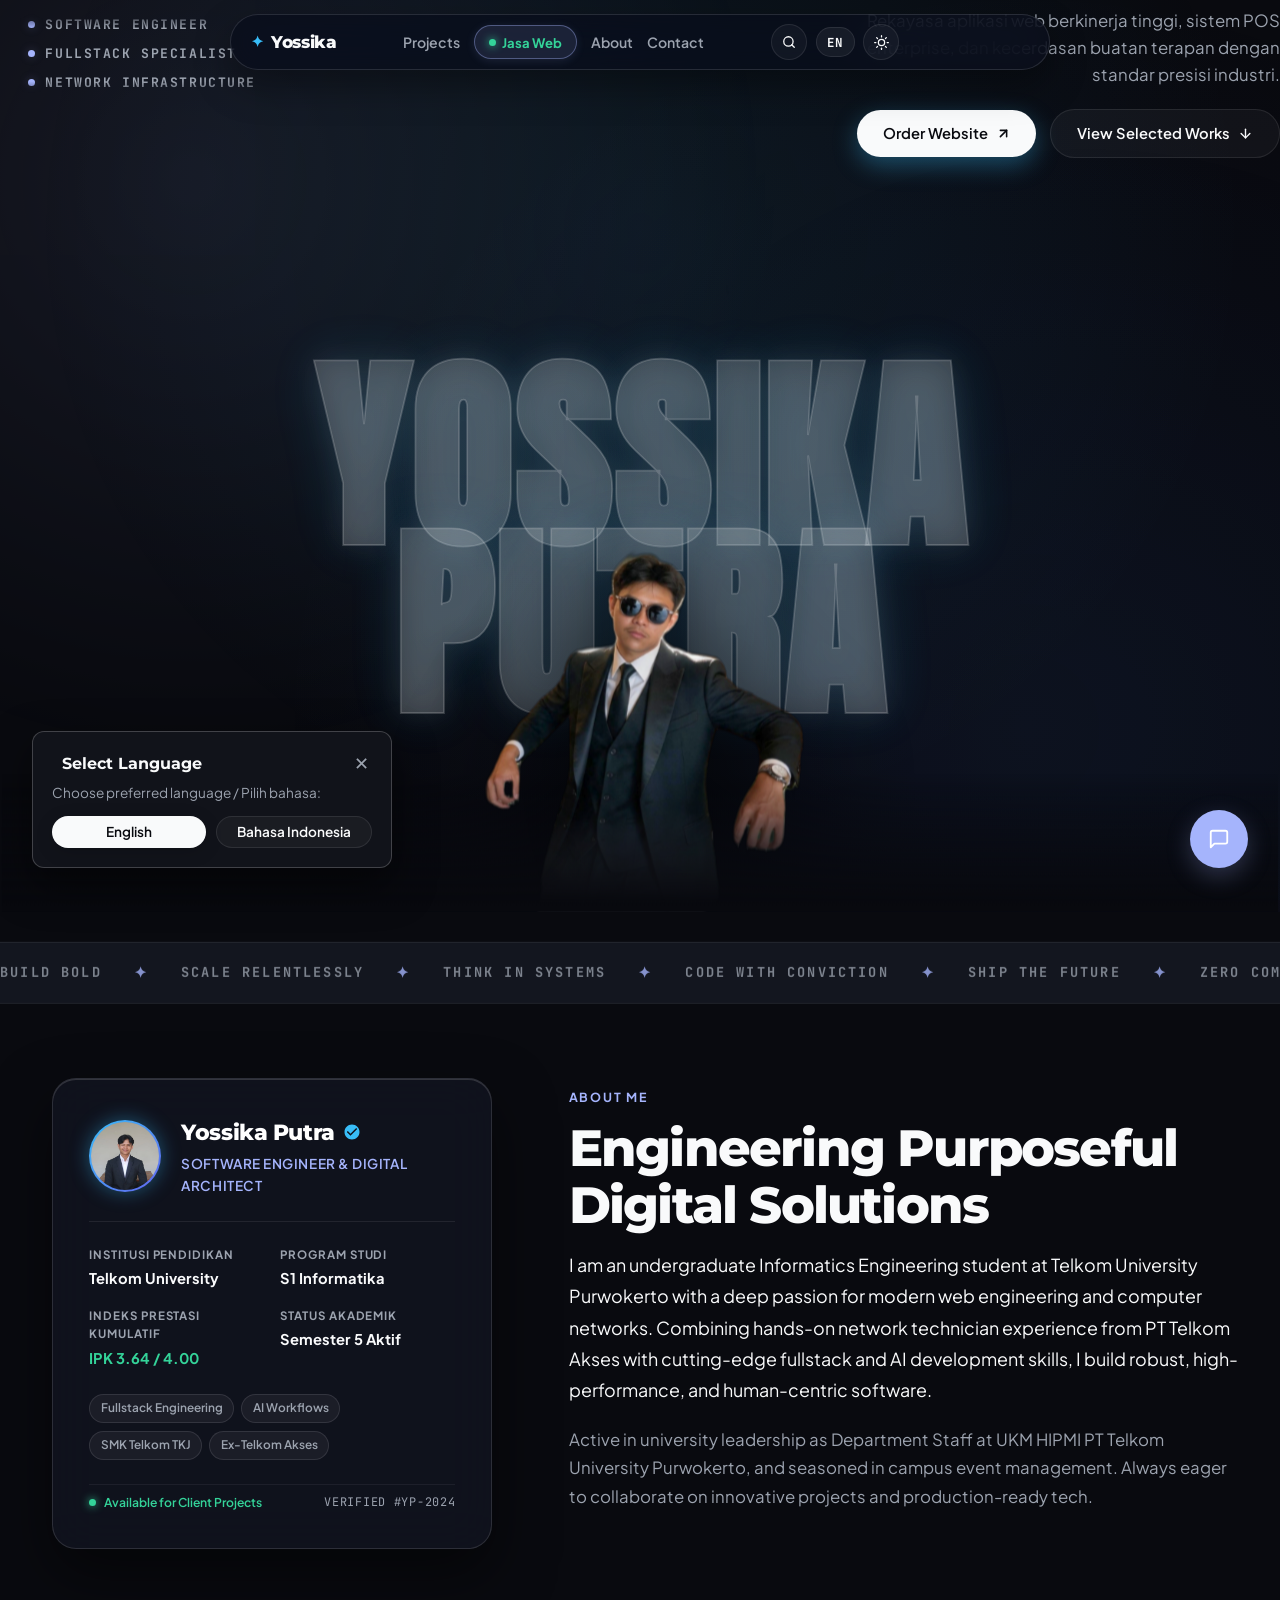
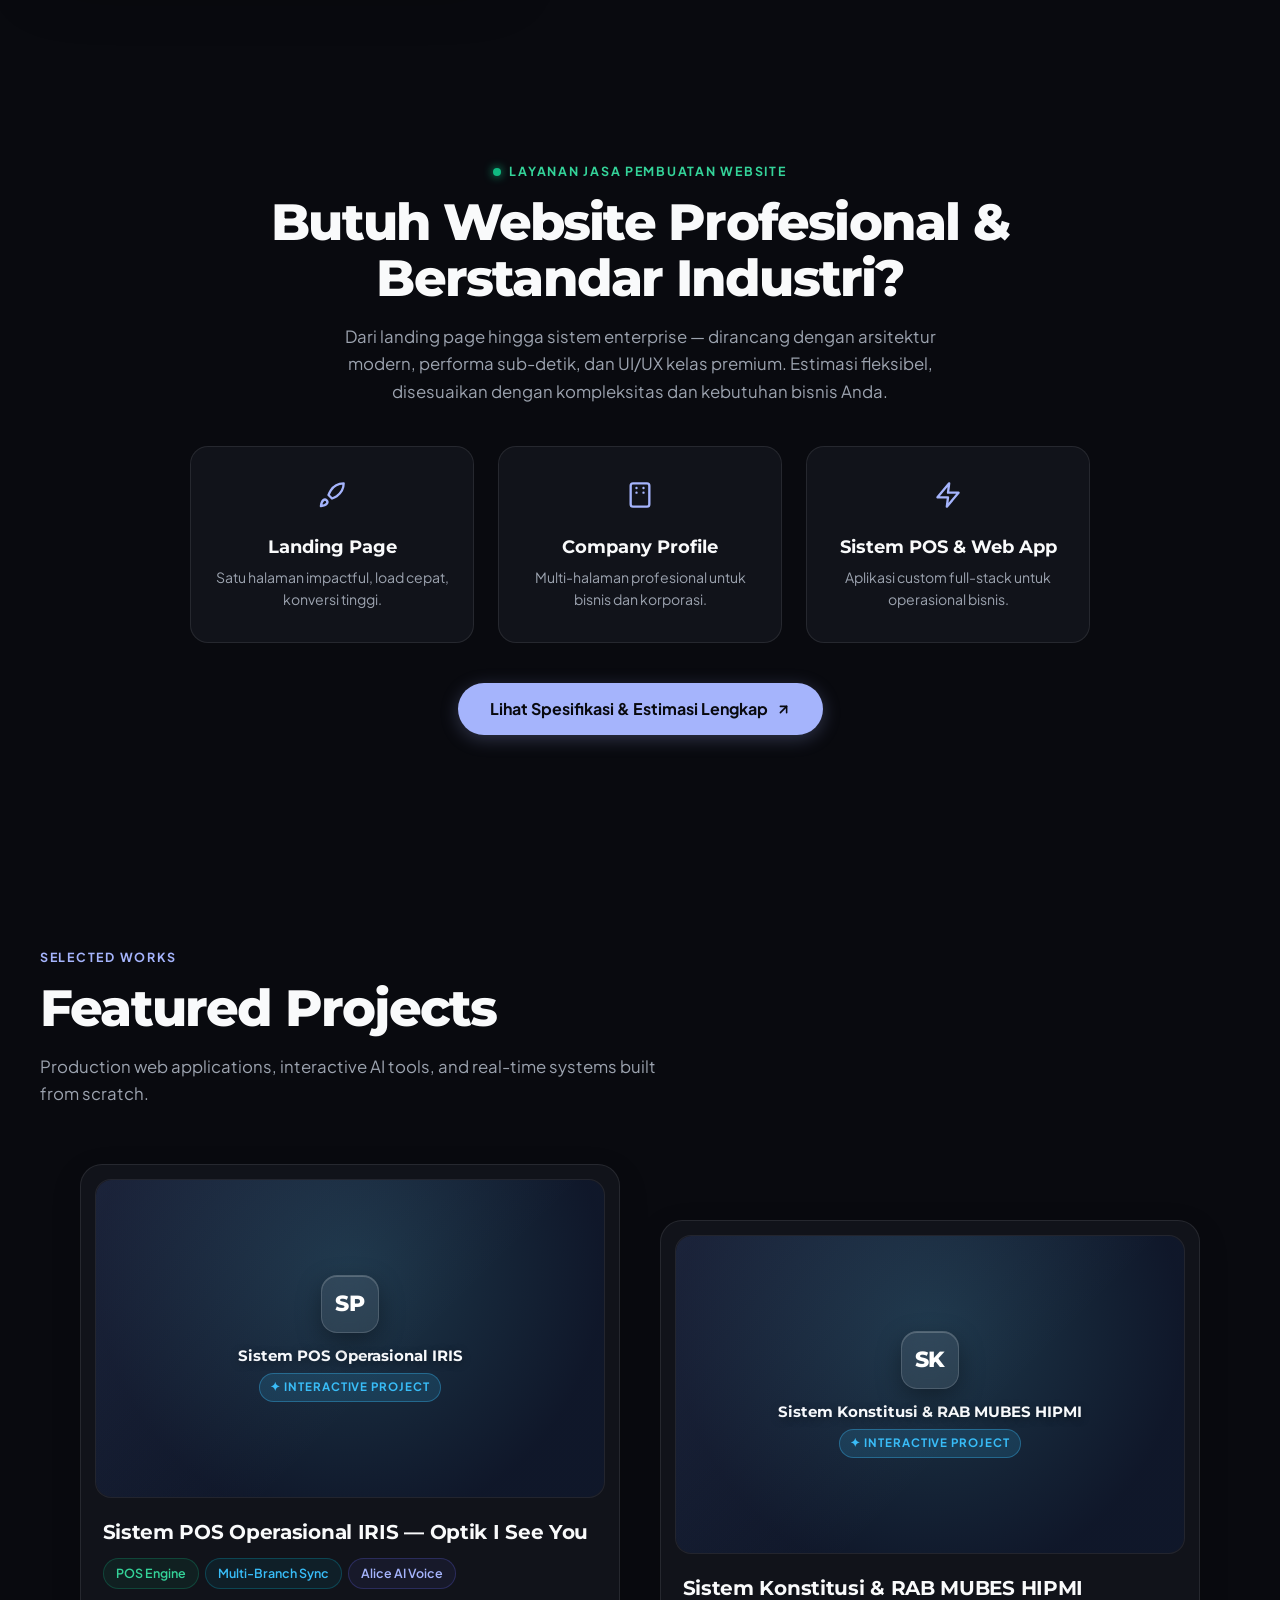
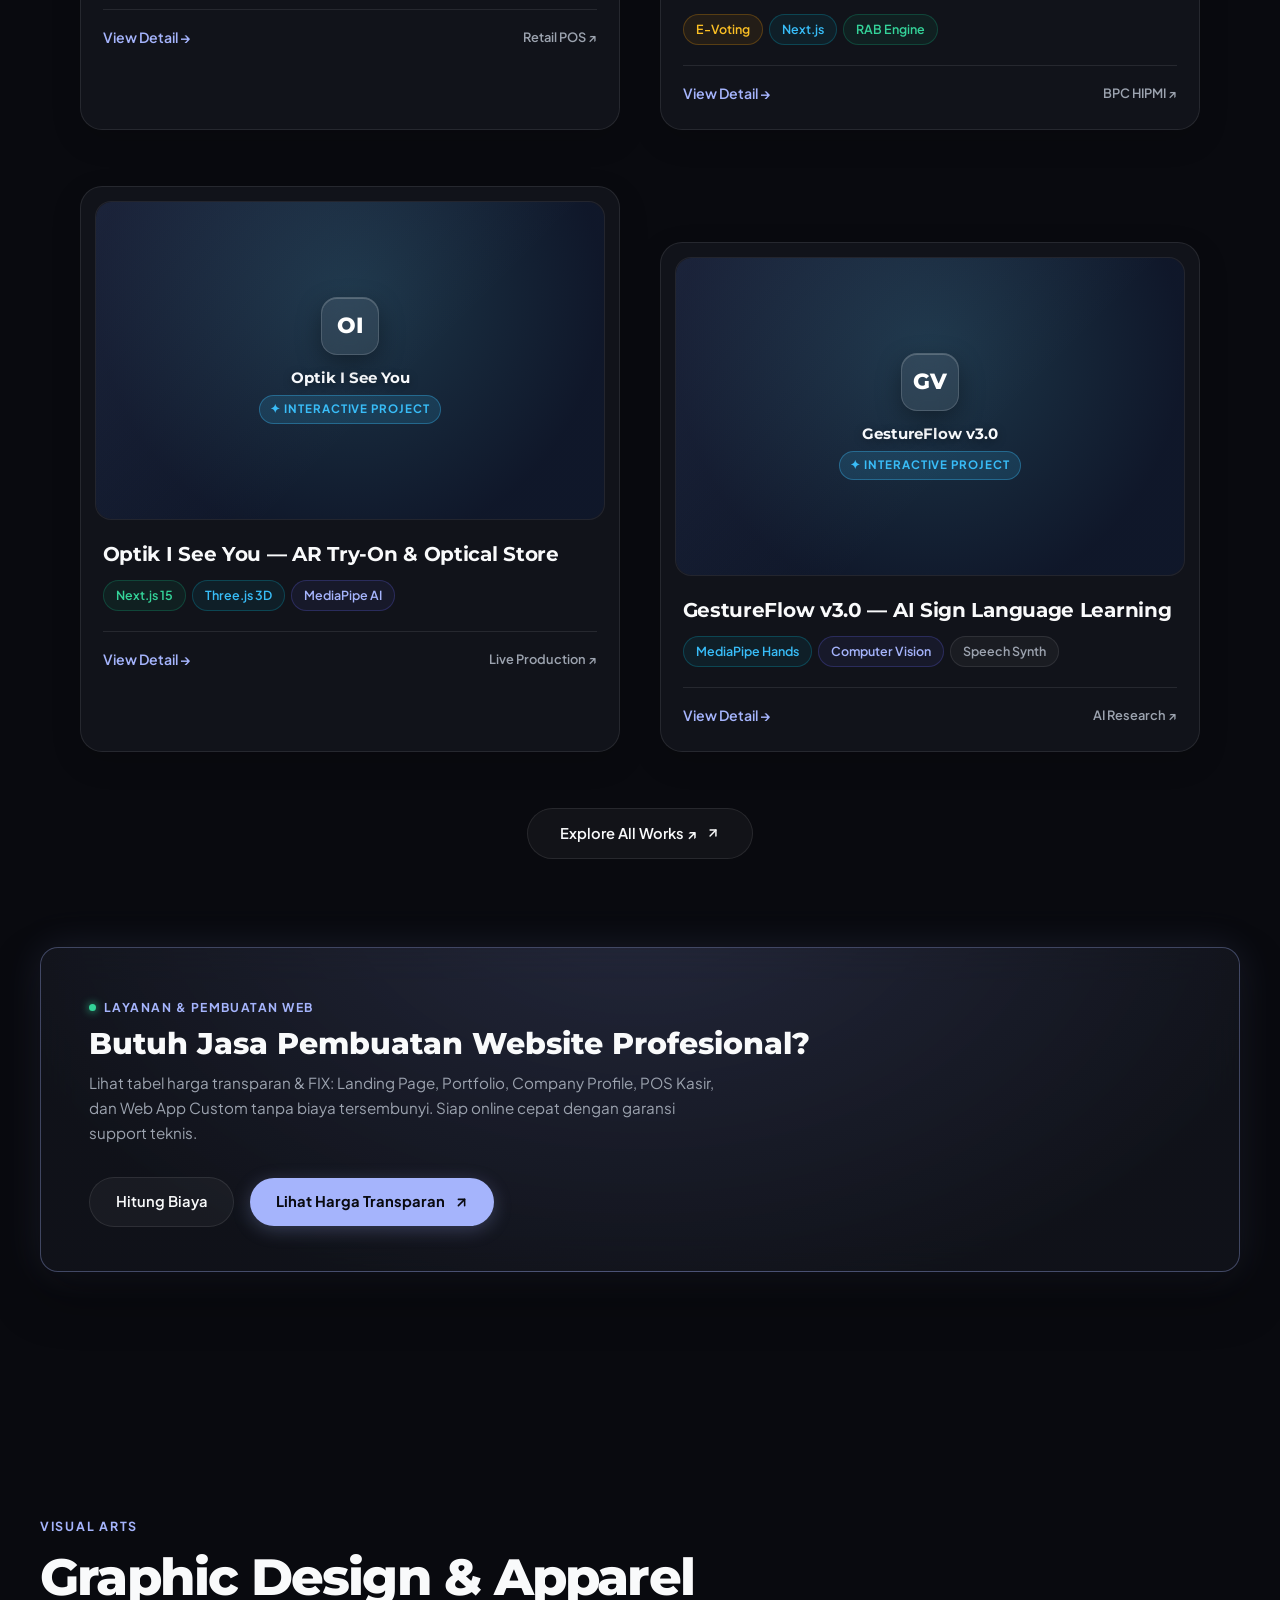
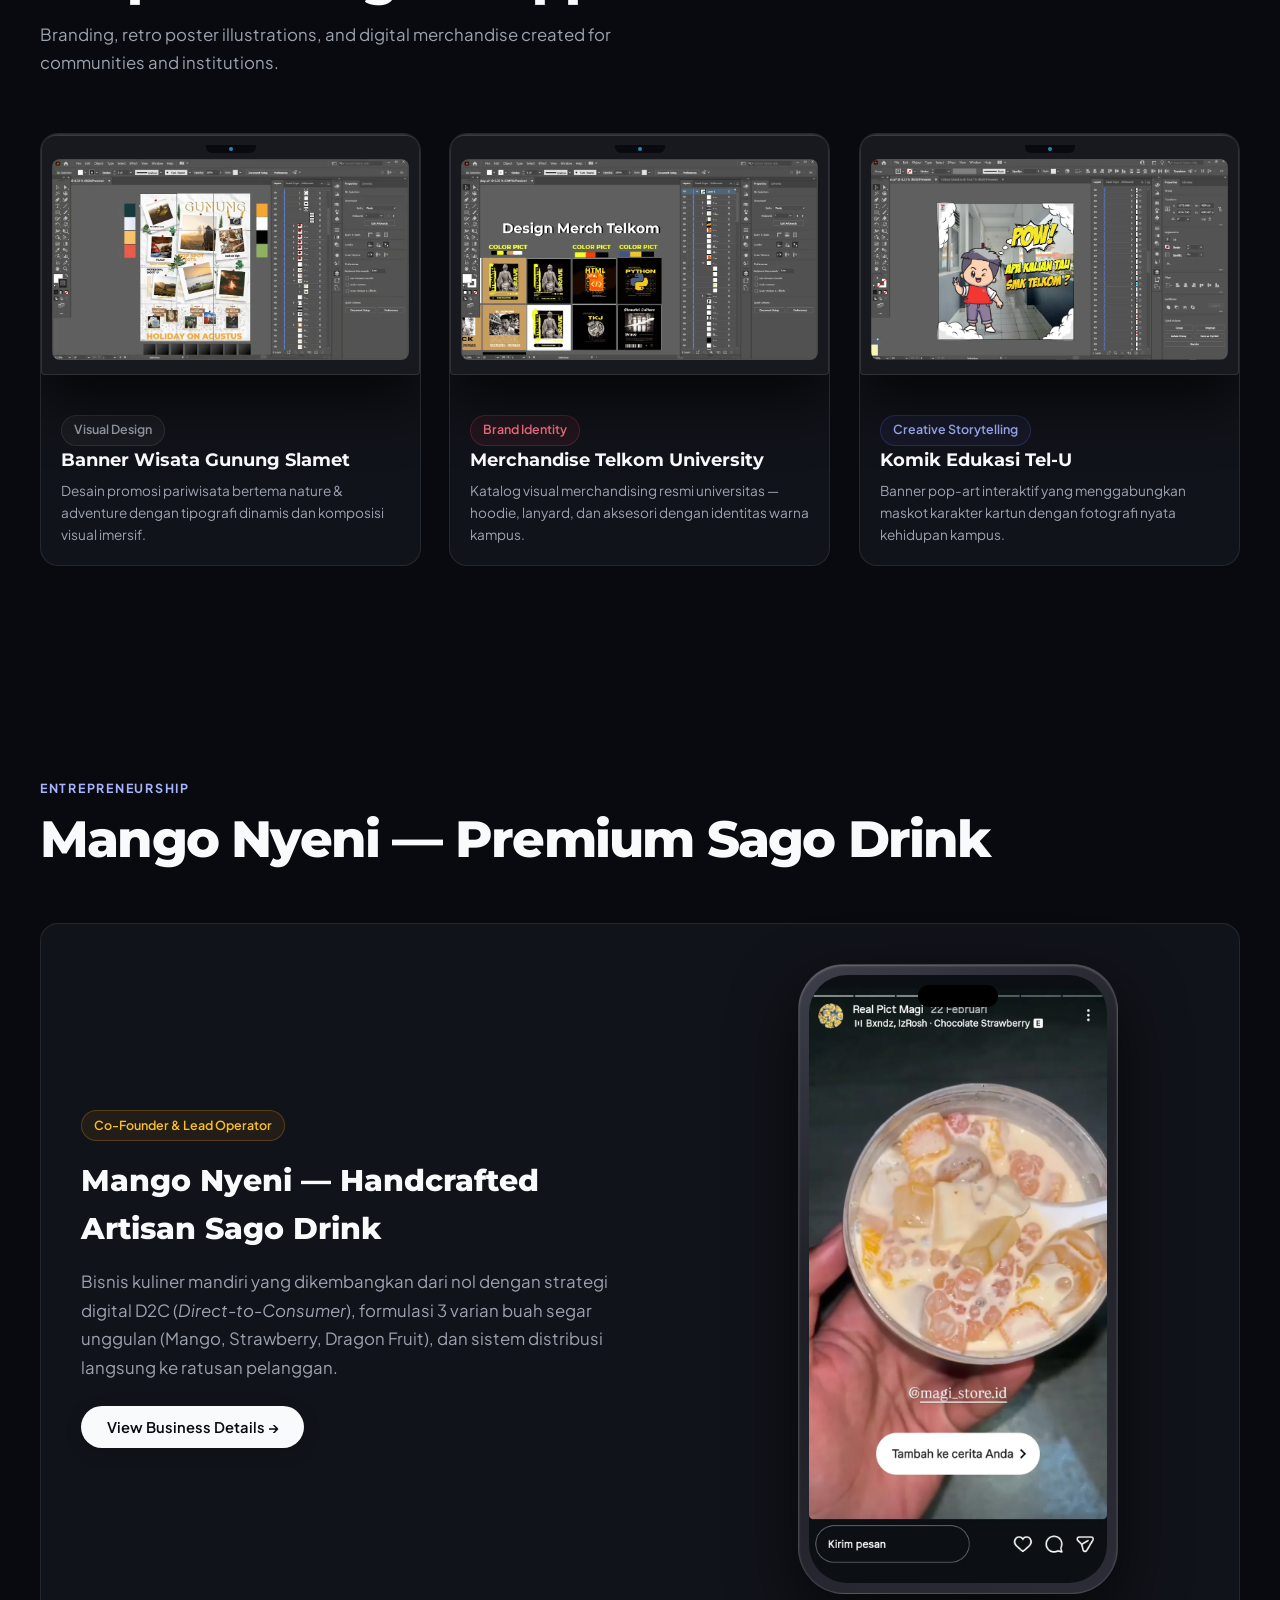
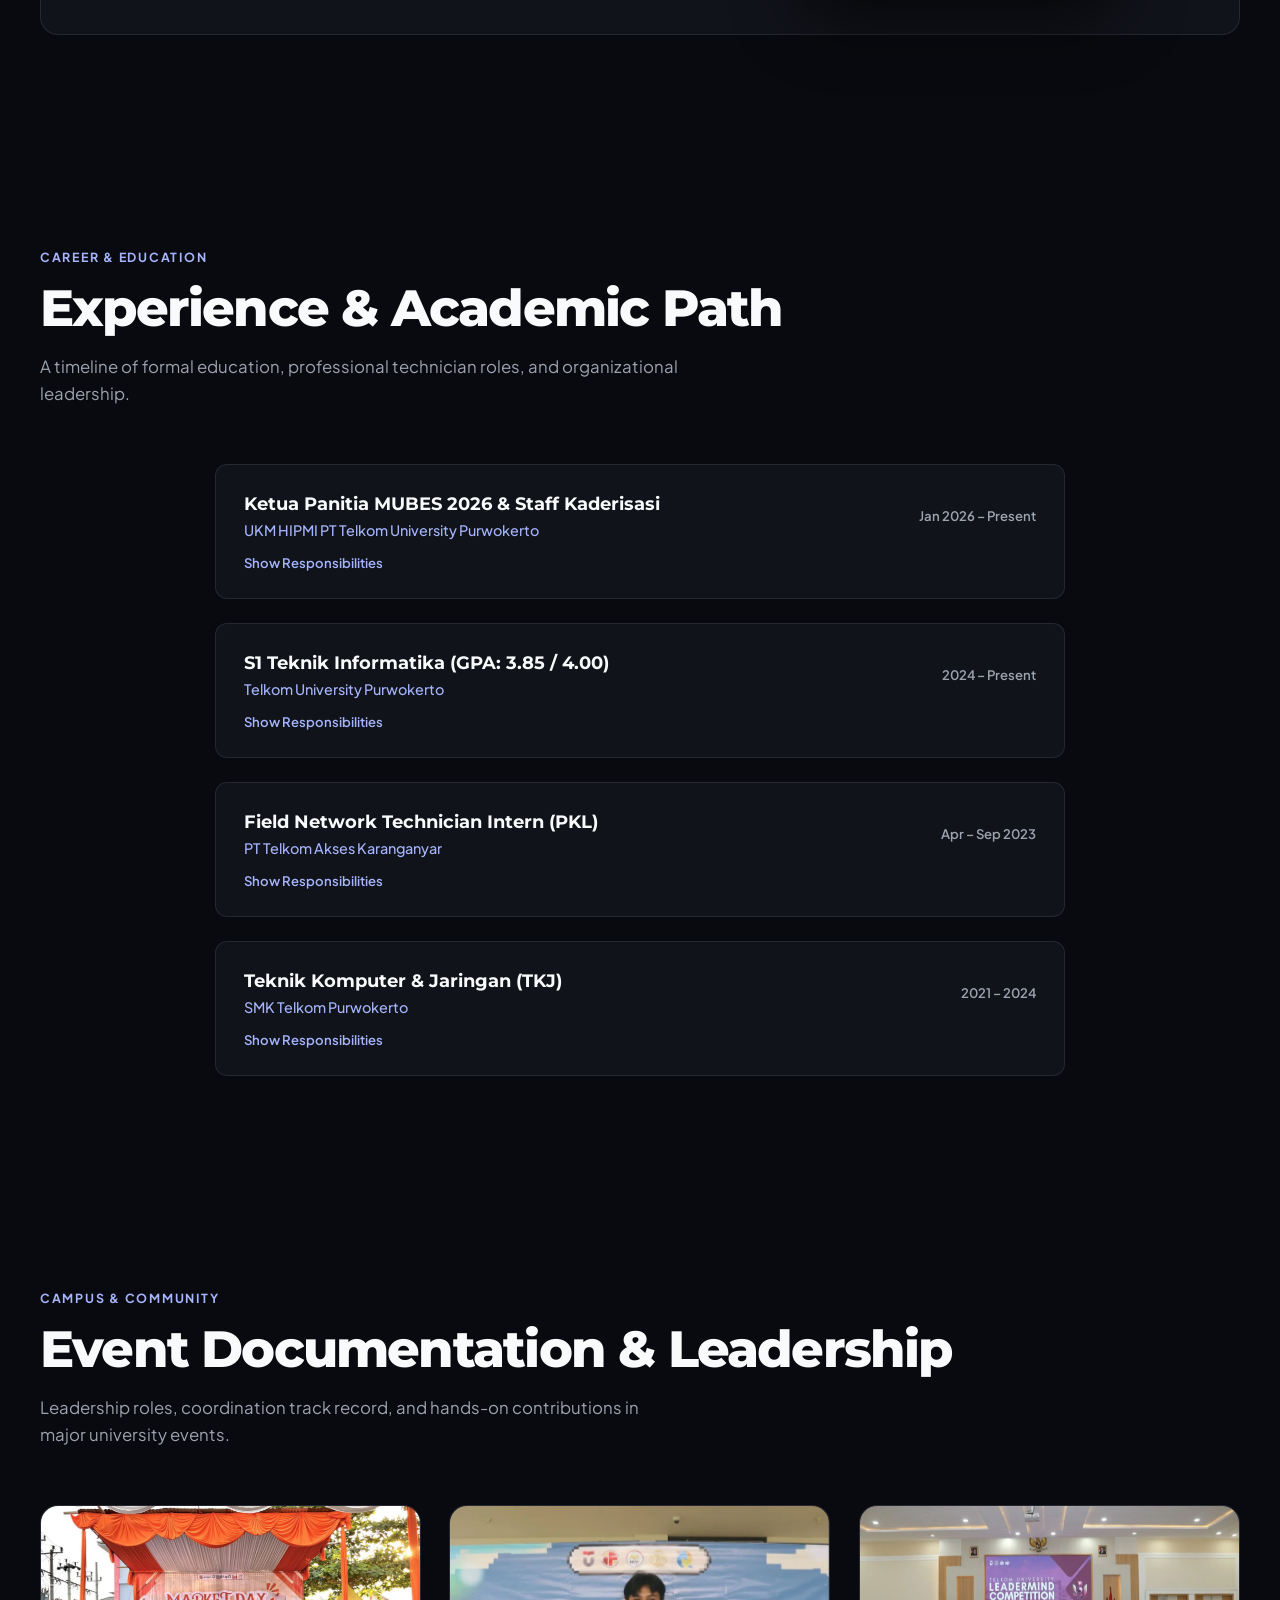
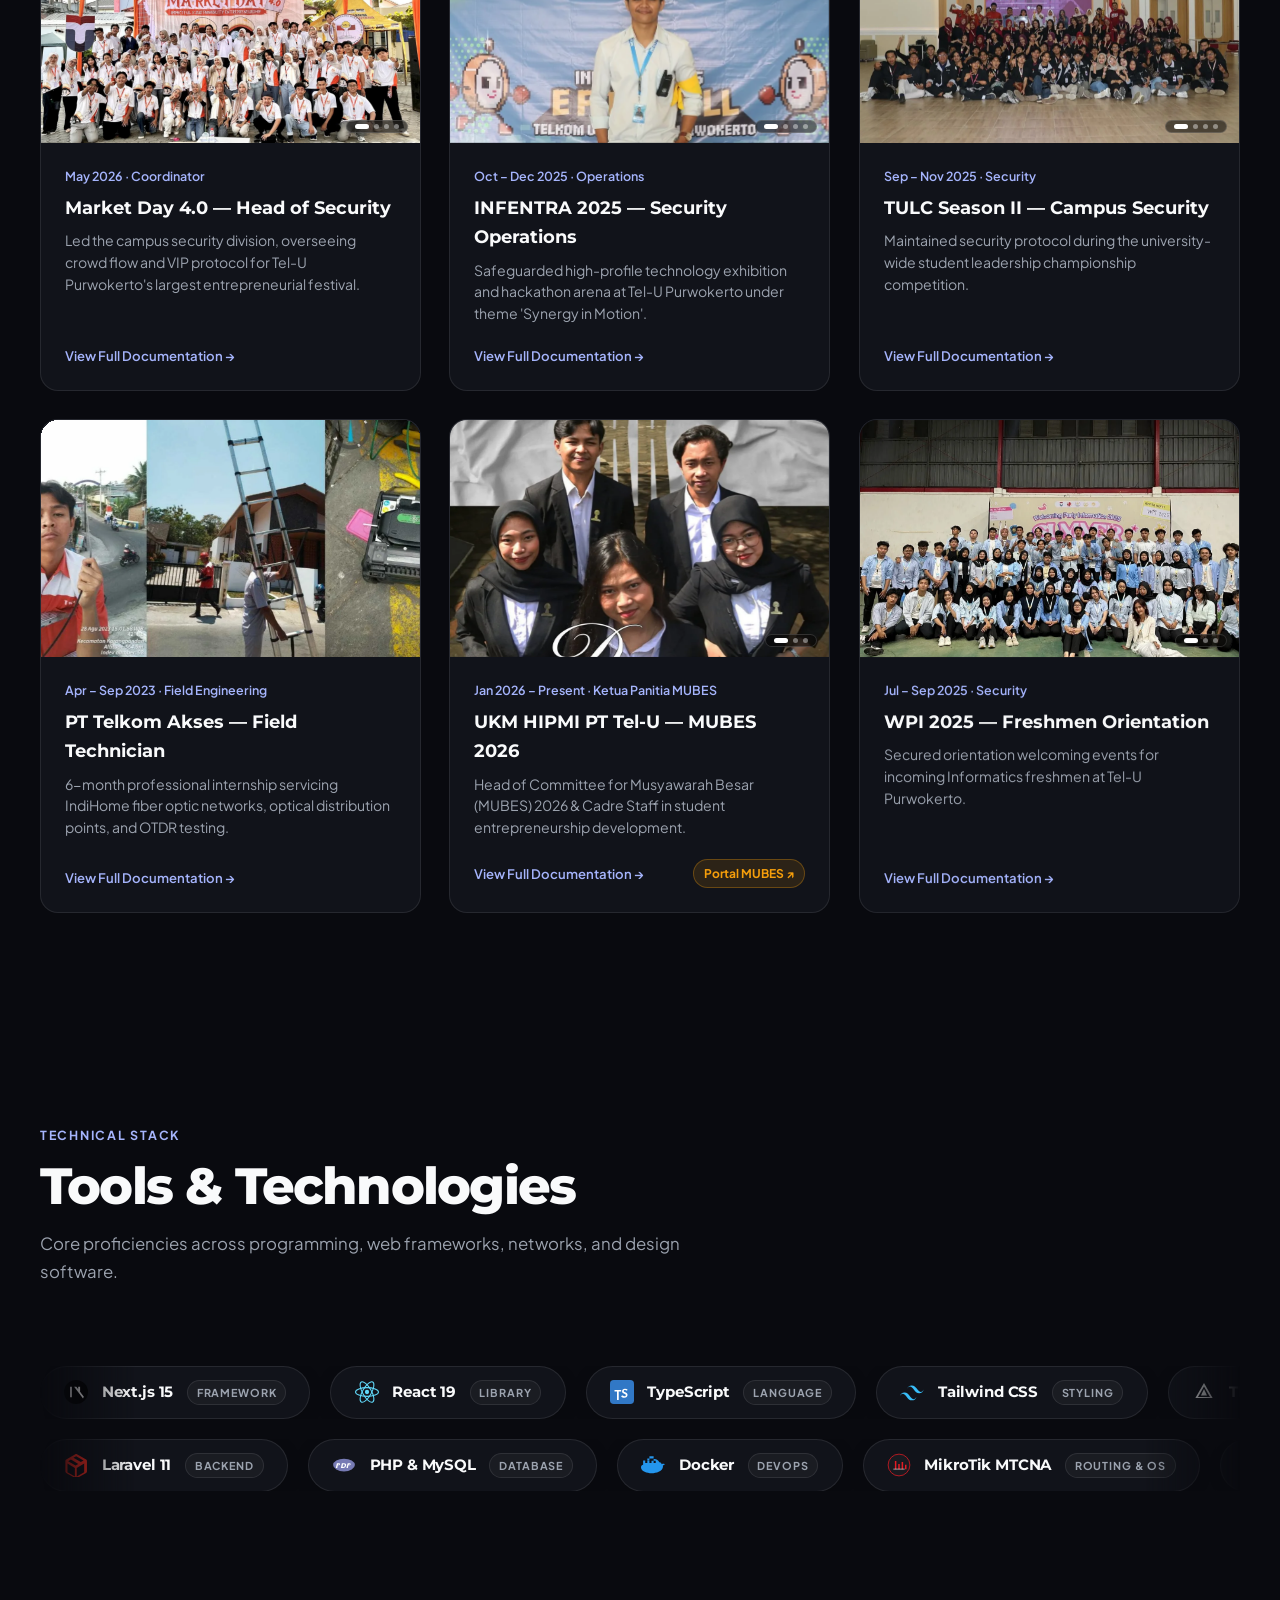
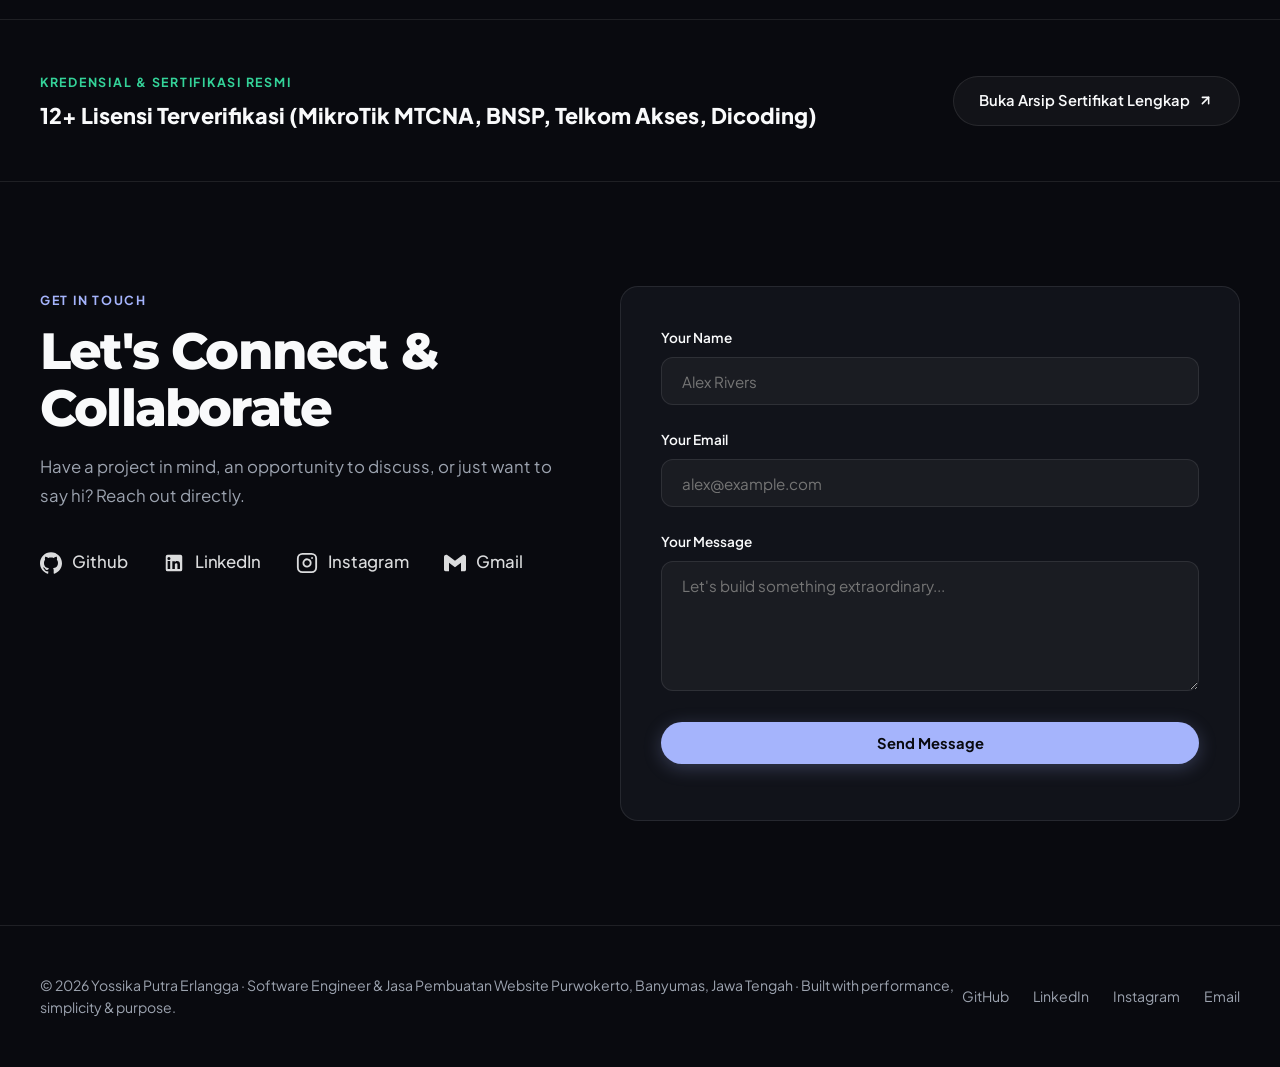
==== commit 69ebd5d8: "seo: optimize exact title match for Yossika Putra Erlangga and update sitemap freshness" ====
--- a/index.html
+++ b/index.html
@@ -36,10 +36,10 @@
   <meta name="format-detection" content="telephone=no">
 
   <!-- Primary SEO Meta Tags -->
-  <title>Yossika Putra | Fullstack Software Engineer &amp; Jasa Pembuatan Website Purwokerto</title>
-  <meta name="title" content="Yossika Putra | Fullstack Software Engineer &amp; Jasa Pembuatan Website Purwokerto">
-  <meta name="description" content="Portfolio resmi Yossika Putra, Fullstack Software Engineer &amp; spesialis jasa pembuatan website di Purwokerto, Banyumas, Jawa Tengah. Solusi web app modern, sistem POS ritel, dan integrasi AI cerdas. Konsultasi langsung via WA!">
-  <meta name="keywords" content="Yossika Putra, Yossika Putra Erlangga, Jasa Pembuatan Website Purwokerto, Web Developer Purwokerto, Software Engineer Purwokerto, Jasa Website Banyumas, Fullstack Developer Jawa Tengah, Telkom University Purwokerto, Sistem POS Kasir, AI Developer">
+  <title>Yossika Putra Erlangga | Fullstack Software Engineer &amp; Jasa Pembuatan Website Purwokerto</title>
+  <meta name="title" content="Yossika Putra Erlangga | Fullstack Software Engineer &amp; Jasa Pembuatan Website Purwokerto">
+  <meta name="description" content="Portfolio resmi Yossika Putra Erlangga, Fullstack Software Engineer &amp; spesialis jasa pembuatan website di Purwokerto, Banyumas, Jawa Tengah. Solusi web app modern, sistem POS ritel, dan integrasi AI cerdas. Konsultasi langsung via WA!">
+  <meta name="keywords" content="Yossika Putra Erlangga, Yossika Putra, Jasa Pembuatan Website Purwokerto, Web Developer Purwokerto, Software Engineer Purwokerto, Jasa Website Banyumas, Fullstack Developer Jawa Tengah, Telkom University Purwokerto, Sistem POS Kasir, AI Developer">
   <meta name="author" content="Yossika Putra Erlangga">
   <meta name="robots" content="index, follow, max-image-preview:large, max-snippet:-1, max-video-preview:-1">
   <link rel="canonical" href="https://yossikaputra.my.id/">
@@ -56,17 +56,17 @@
   <!-- Open Graph / Social Sharing -->
   <meta property="og:type" content="website">
   <meta property="og:url" content="https://yossikaputra.my.id/">
-  <meta property="og:title" content="Yossika Putra | Fullstack Software Engineer &amp; Jasa Pembuatan Website Purwokerto">
-  <meta property="og:description" content="Portfolio resmi Yossika Putra — Fullstack Software Engineer &amp; jasa pembuatan website modern di Purwokerto, Banyumas, Jawa Tengah. Web app, POS ritel, &amp; integrasi AI.">
+  <meta property="og:title" content="Yossika Putra Erlangga | Fullstack Software Engineer &amp; Jasa Pembuatan Website Purwokerto">
+  <meta property="og:description" content="Portfolio resmi Yossika Putra Erlangga — Fullstack Software Engineer &amp; jasa pembuatan website modern di Purwokerto, Banyumas, Jawa Tengah. Web app, POS ritel, &amp; integrasi AI.">
   <meta property="og:image" content="https://yossikaputra.my.id/assets/img/foto-jas-fresh.webp">
-  <meta property="og:site_name" content="Yossika Putra Portfolio">
+  <meta property="og:site_name" content="Yossika Putra Erlangga Portfolio">
   <meta property="og:locale" content="id_ID">
   <meta property="og:locale:alternate" content="en_US">
 
   <!-- Twitter Card -->
   <meta name="twitter:card" content="summary_large_image">
-  <meta name="twitter:title" content="Yossika Putra | Fullstack Developer &amp; Jasa Website Purwokerto">
-  <meta name="twitter:description" content="Portfolio resmi Yossika Putra — Software Engineer &amp; jasa bikin website profesional di Purwokerto, Banyumas. Dikerjakan langsung tanpa outsource.">
+  <meta name="twitter:title" content="Yossika Putra Erlangga | Fullstack Software Engineer &amp; Jasa Website Purwokerto">
+  <meta name="twitter:description" content="Portfolio resmi Yossika Putra Erlangga — Software Engineer &amp; jasa bikin website profesional di Purwokerto, Banyumas. Dikerjakan langsung tanpa outsource.">
   <meta name="twitter:image" content="https://yossikaputra.my.id/assets/img/foto-jas-fresh.webp">
 
   <!-- Schema.org JSON-LD Structured Data with LocalBusiness & Freshness -->
@@ -150,11 +150,12 @@
         "@type": "WebSite",
         "@id": "https://yossikaputra.my.id/#website",
         "url": "https://yossikaputra.my.id",
-        "name": "Yossika Putra Portfolio & Jasa Website Purwokerto",
-        "description": "Portfolio resmi dan layanan jasa pembuatan website profesional di Purwokerto oleh Yossika Putra",
+        "name": "Yossika Putra Erlangga — Official Portfolio & Website",
+        "alternateName": ["Yossika Putra", "Yoshput", "Yossika Putra Erlangga Portfolio"],
+        "description": "Portfolio resmi dan layanan jasa pembuatan website profesional di Purwokerto oleh Yossika Putra Erlangga",
         "publisher": { "@id": "https://yossikaputra.my.id/#person" },
         "inLanguage": ["id-ID", "en-US"],
-        "dateModified": "2026-09-24"
+        "dateModified": "2026-09-29"
       }
     ]
   }
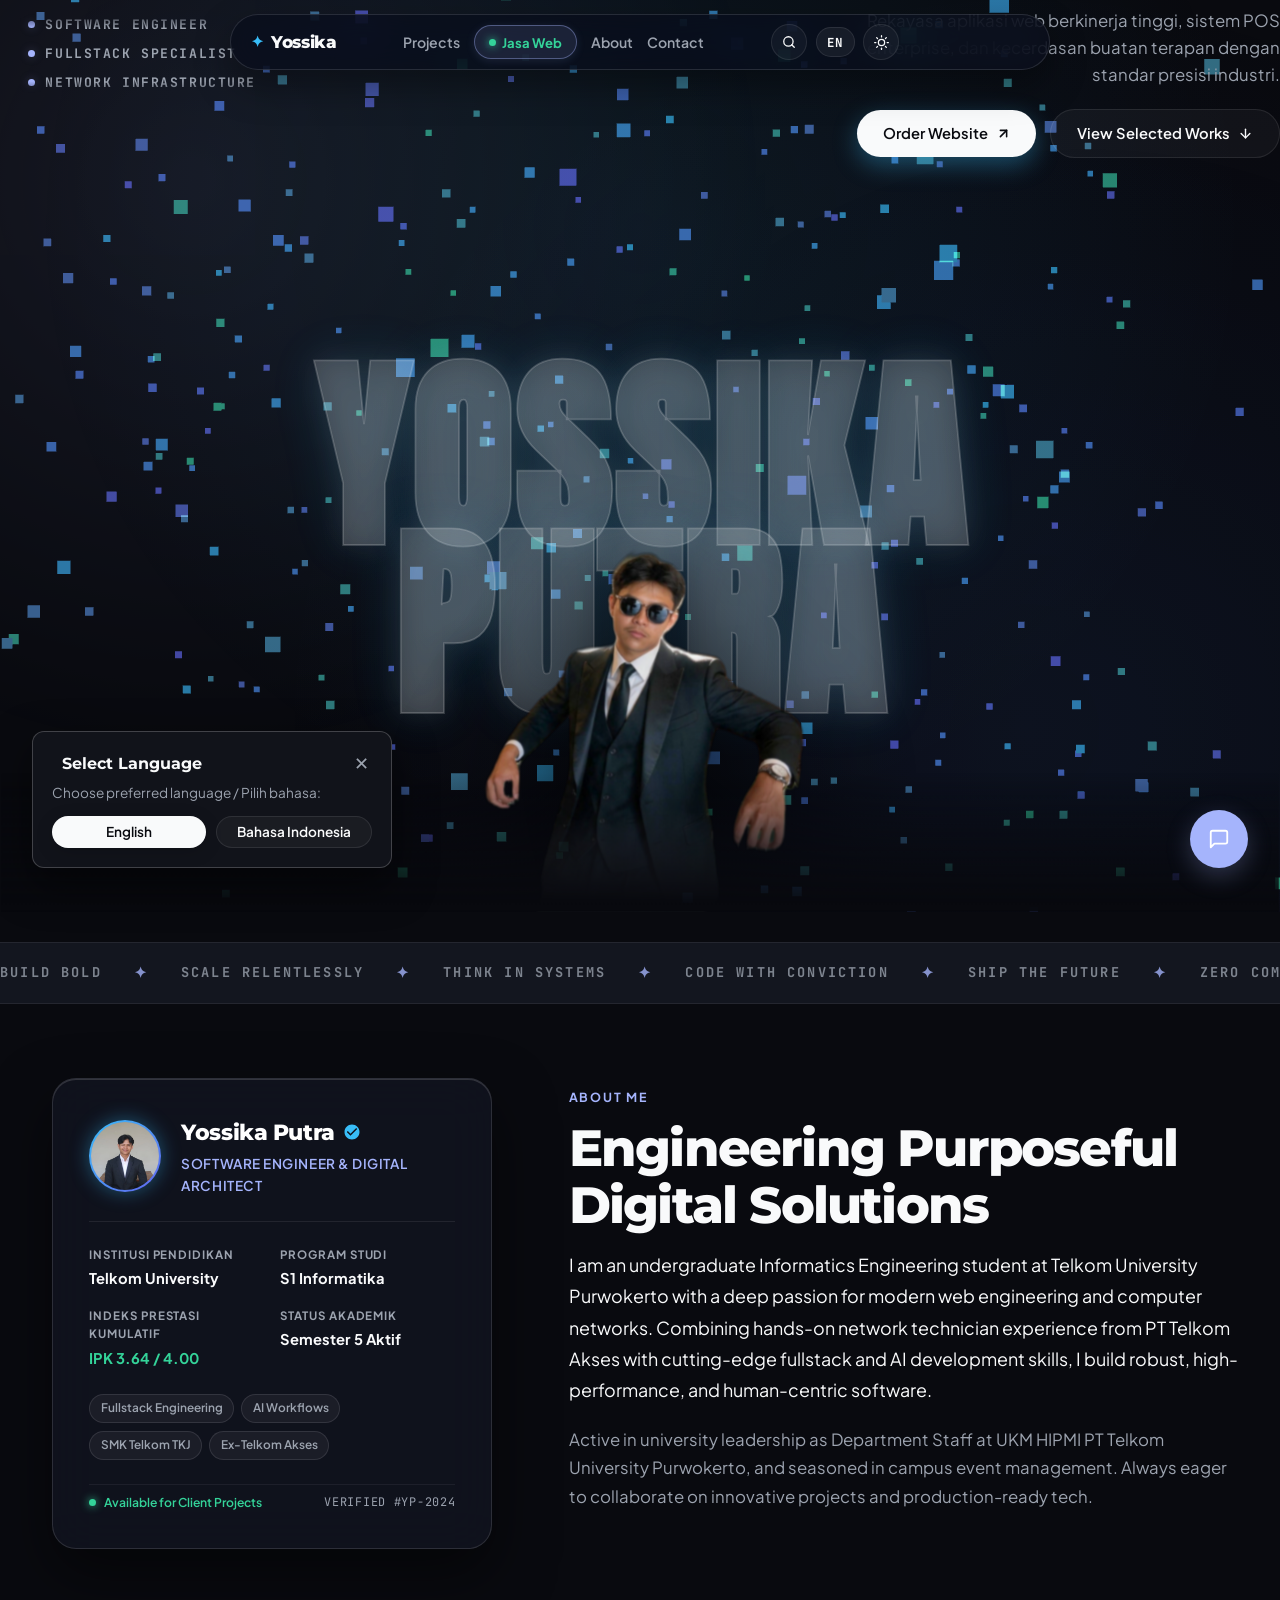
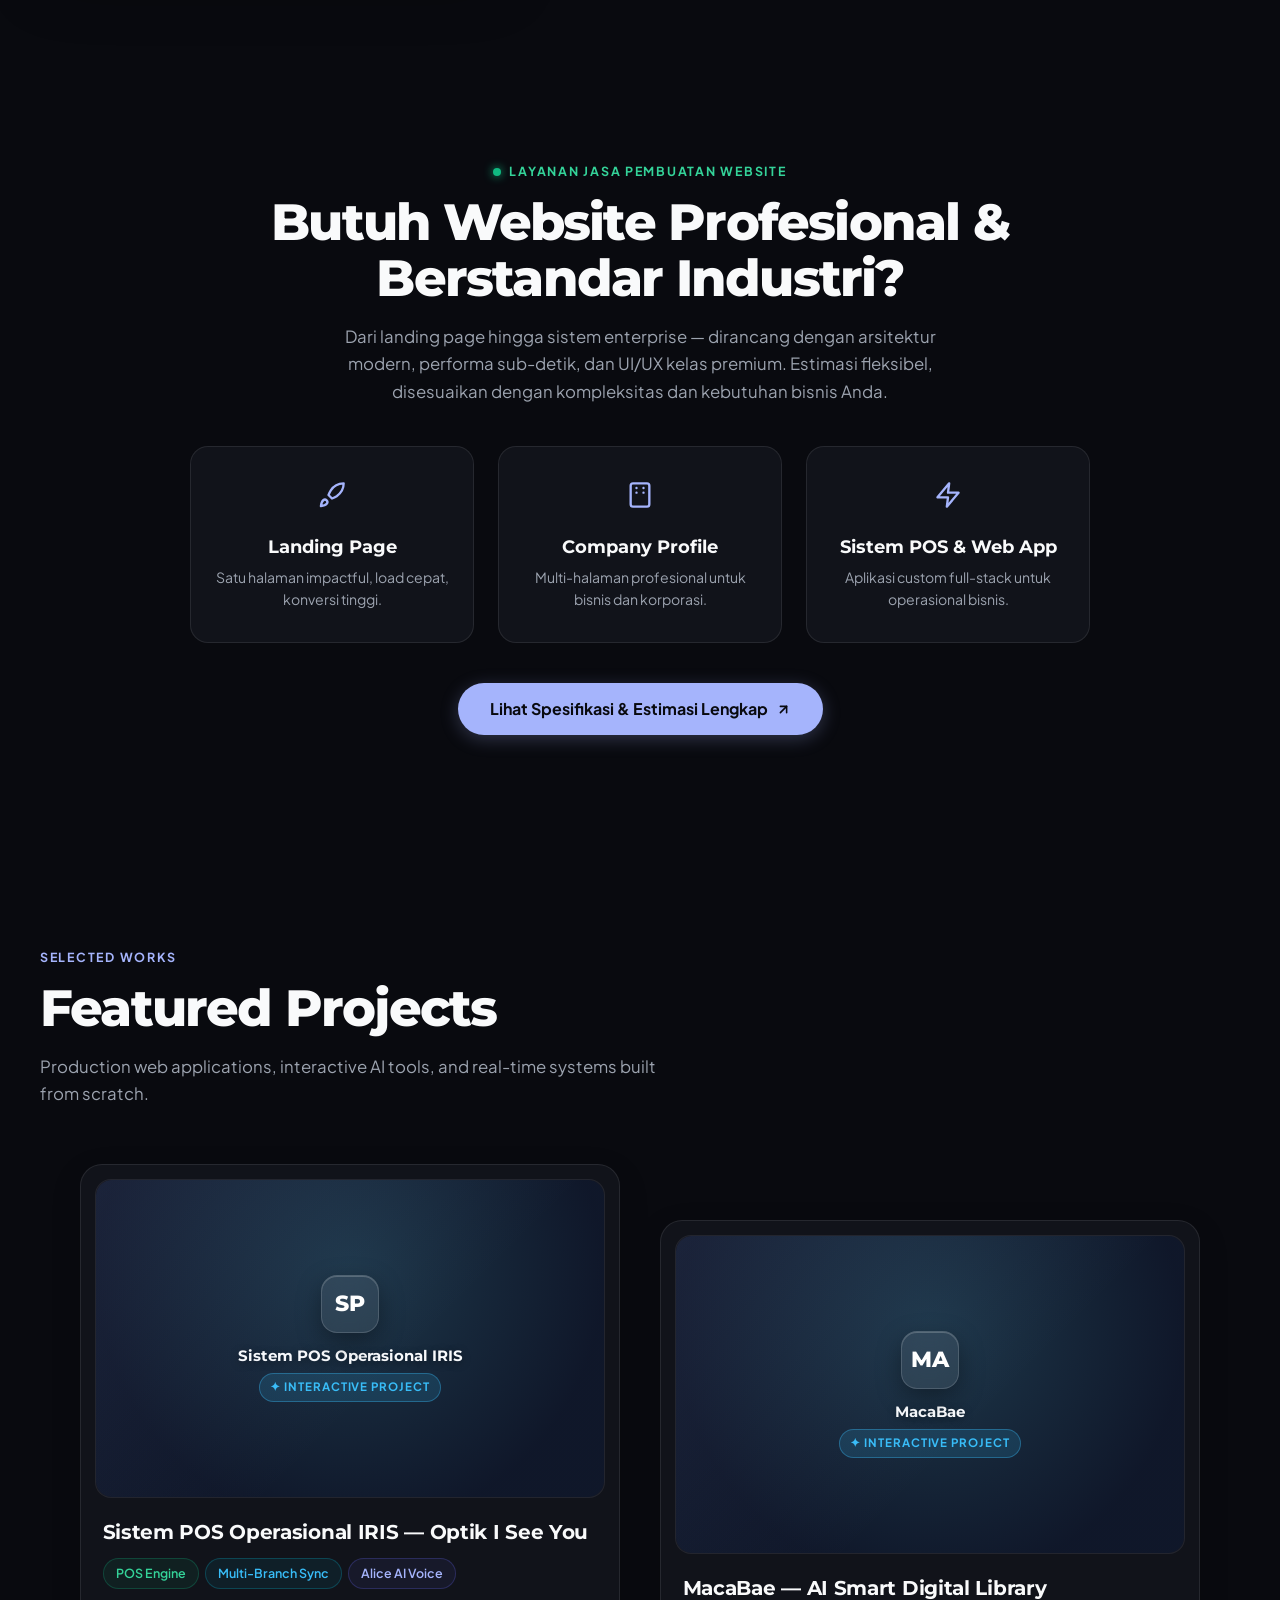
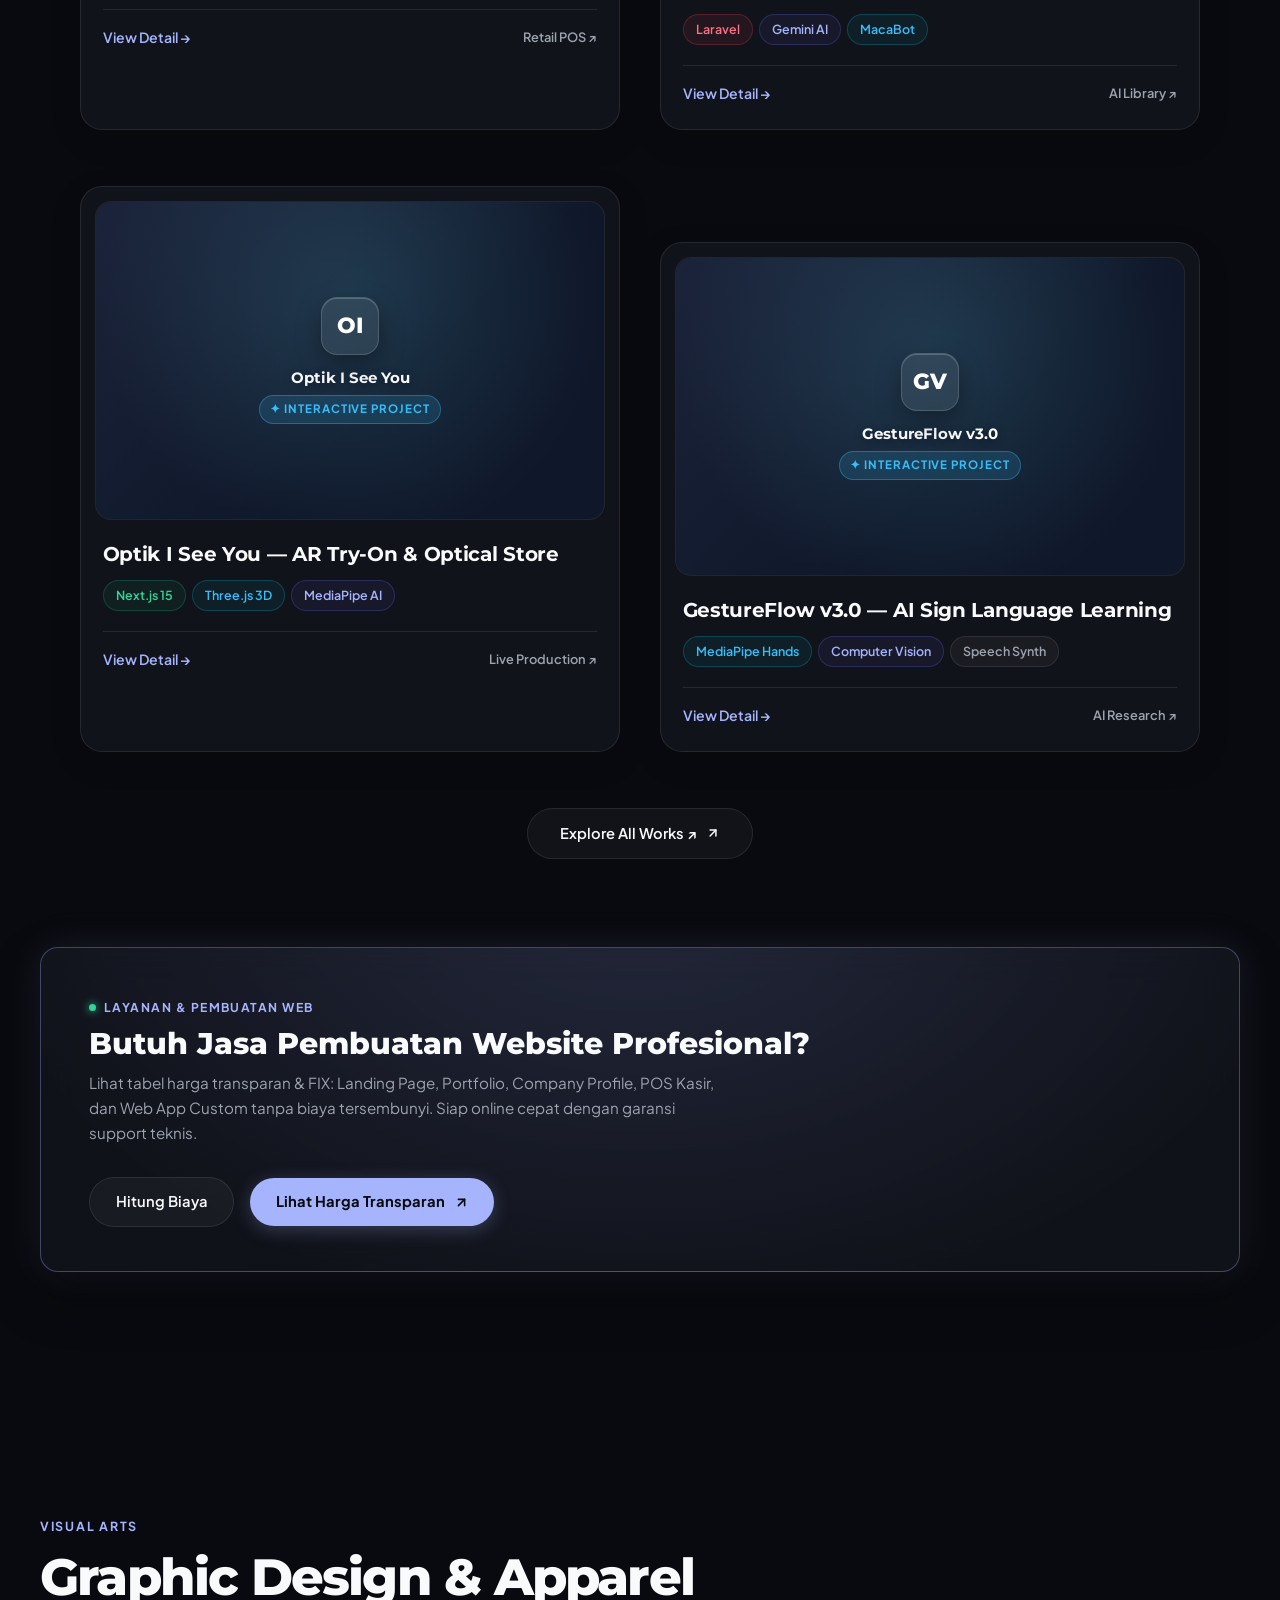
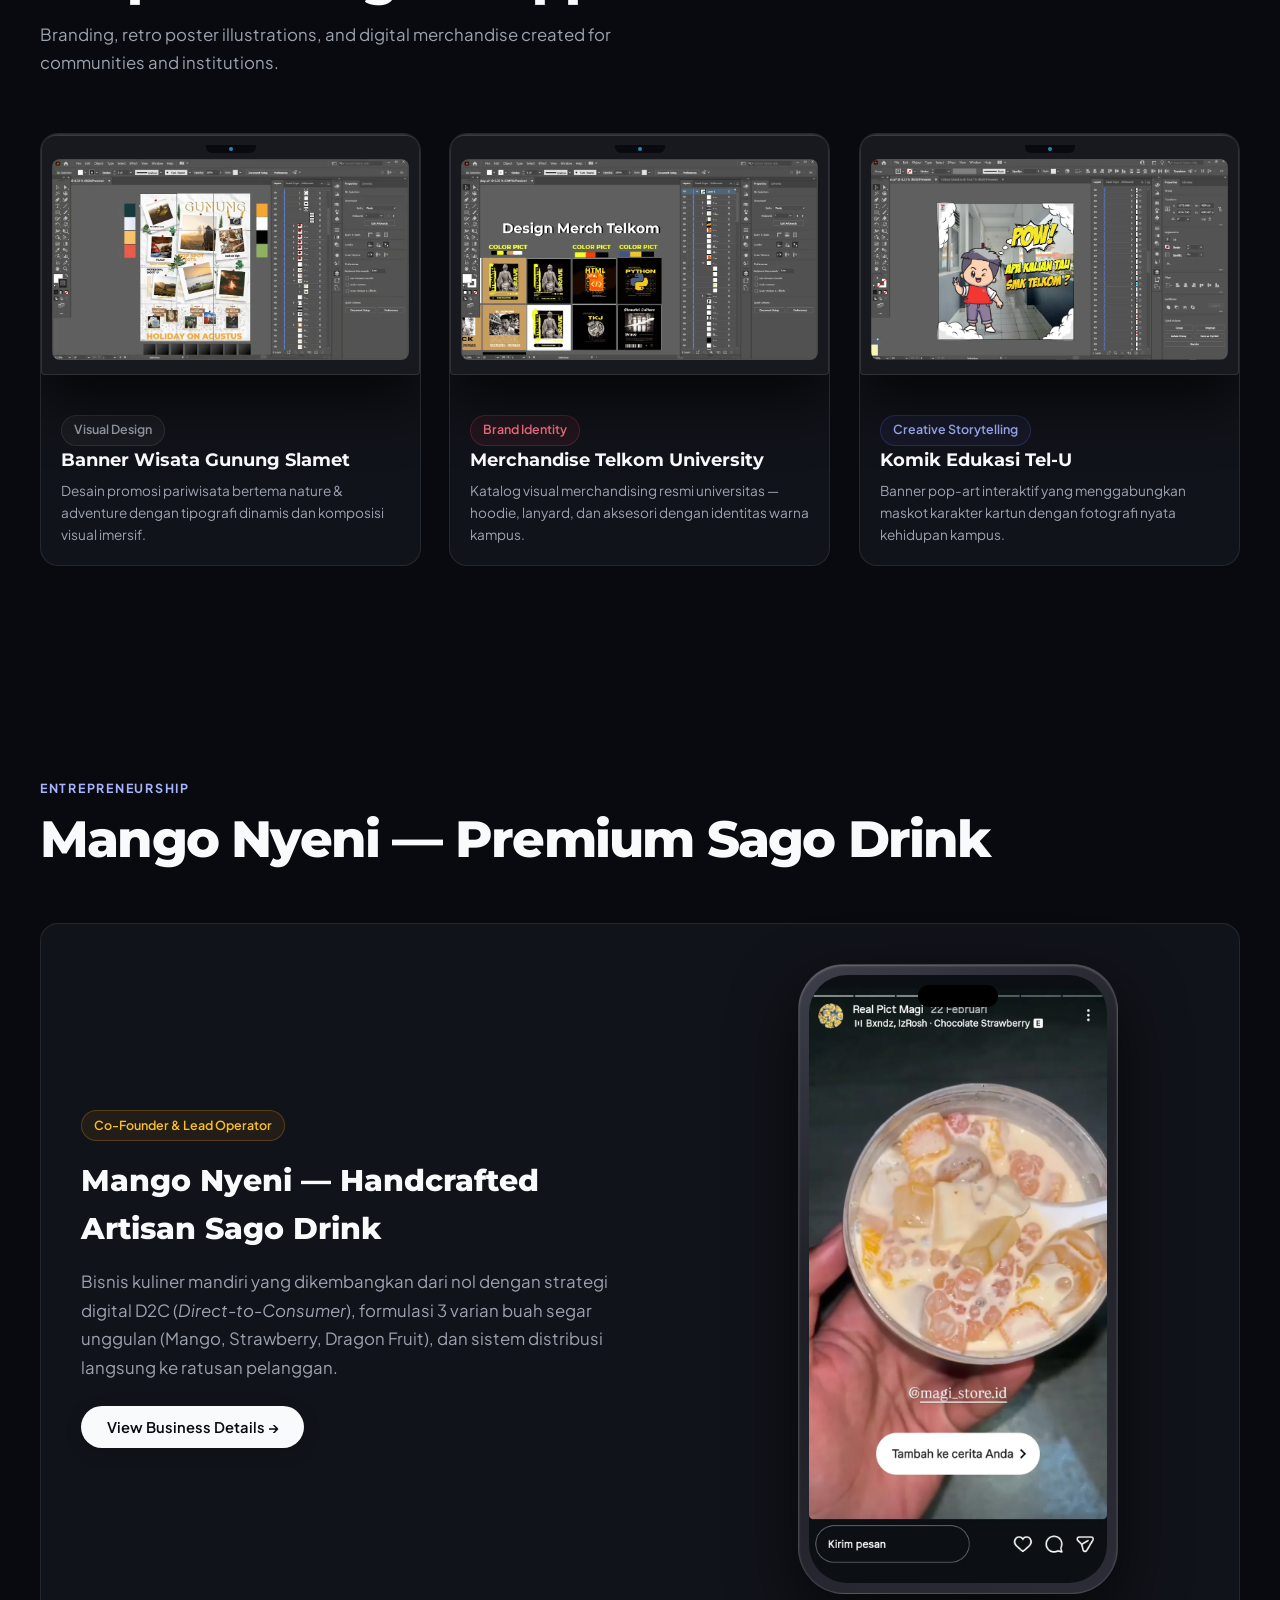
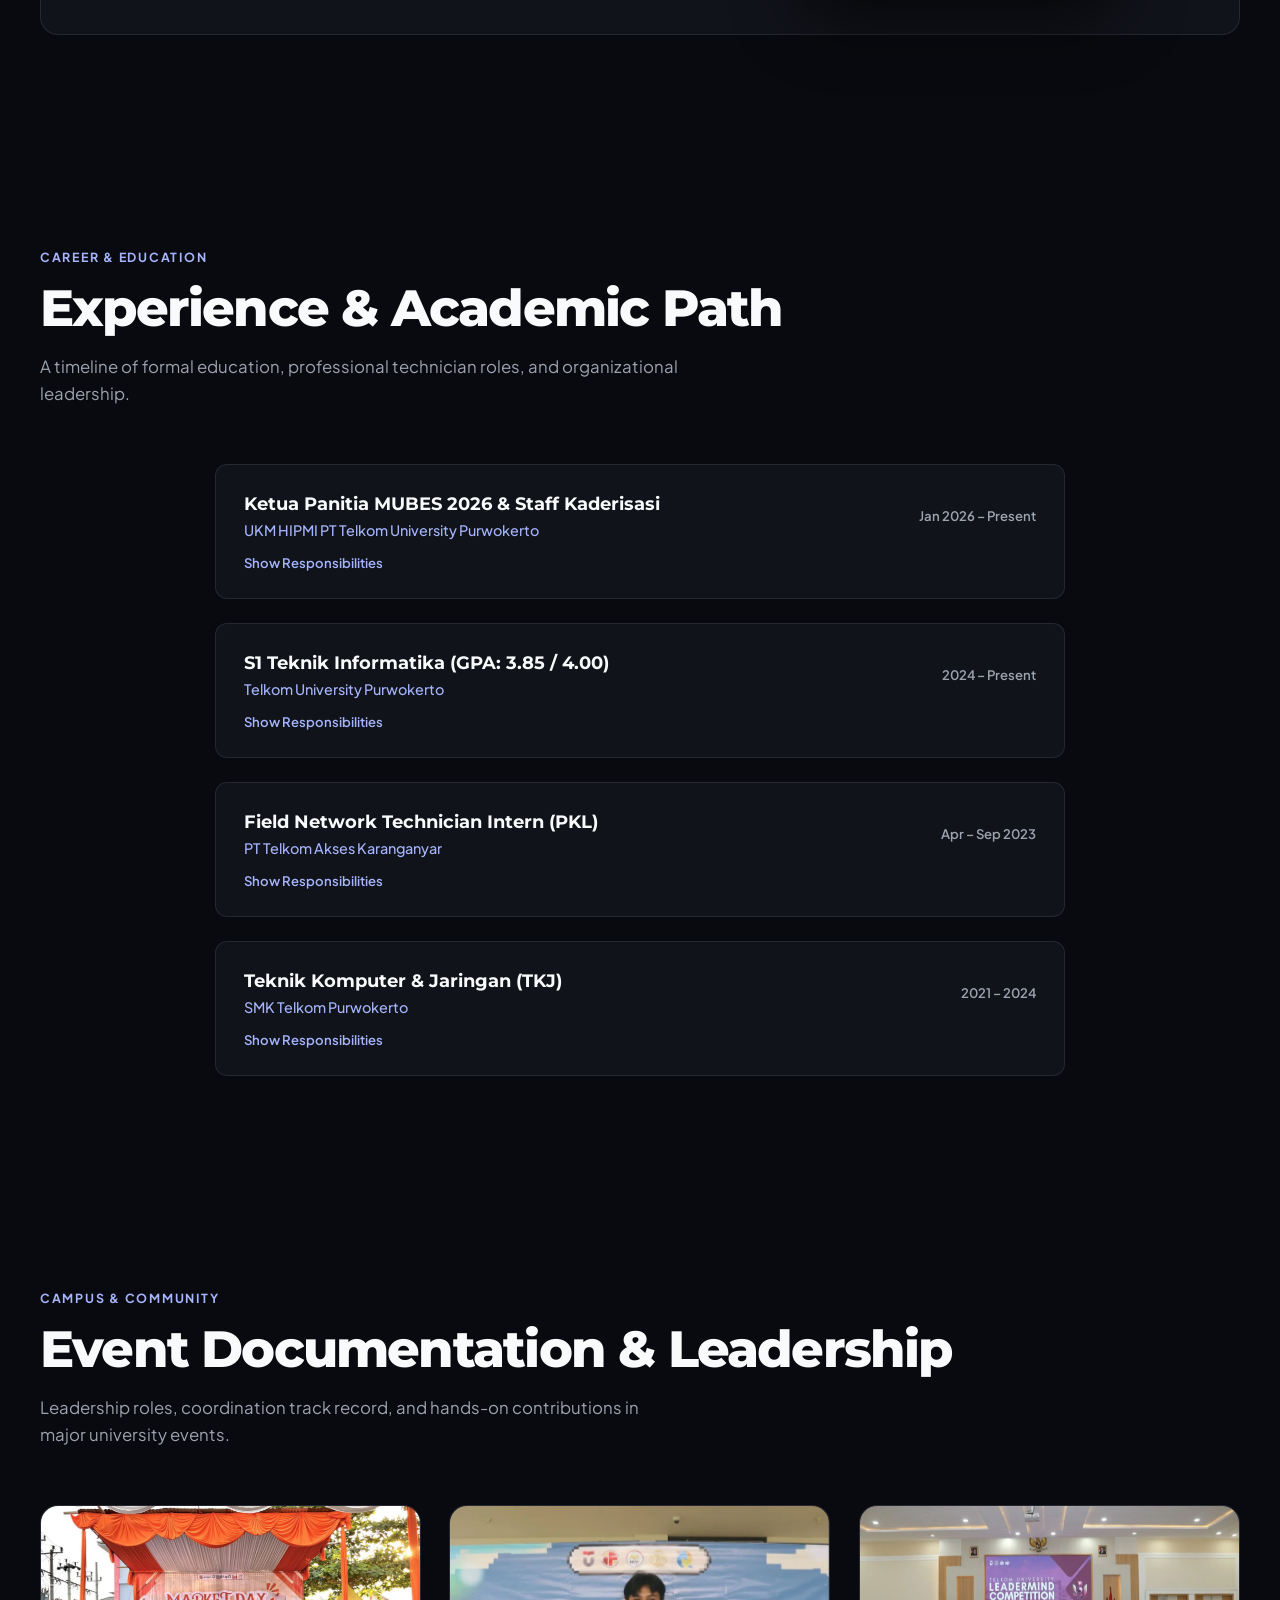
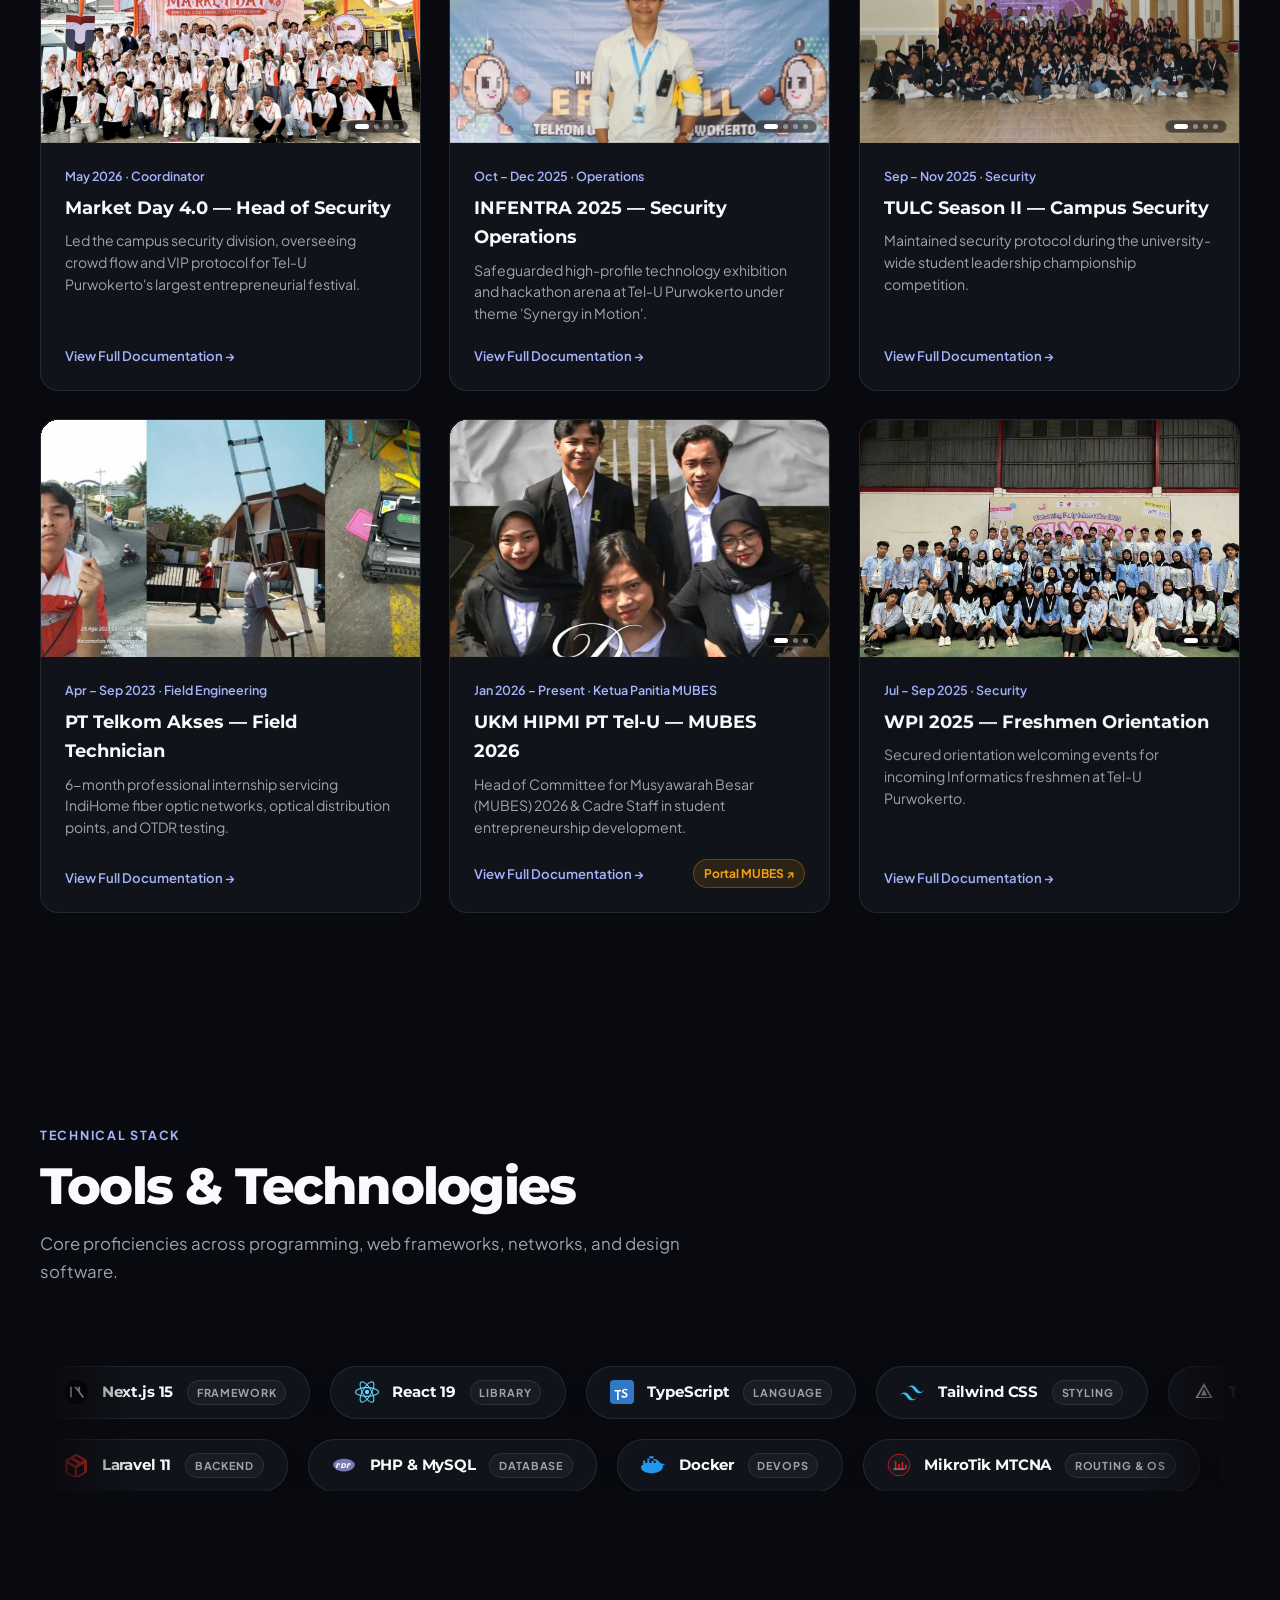
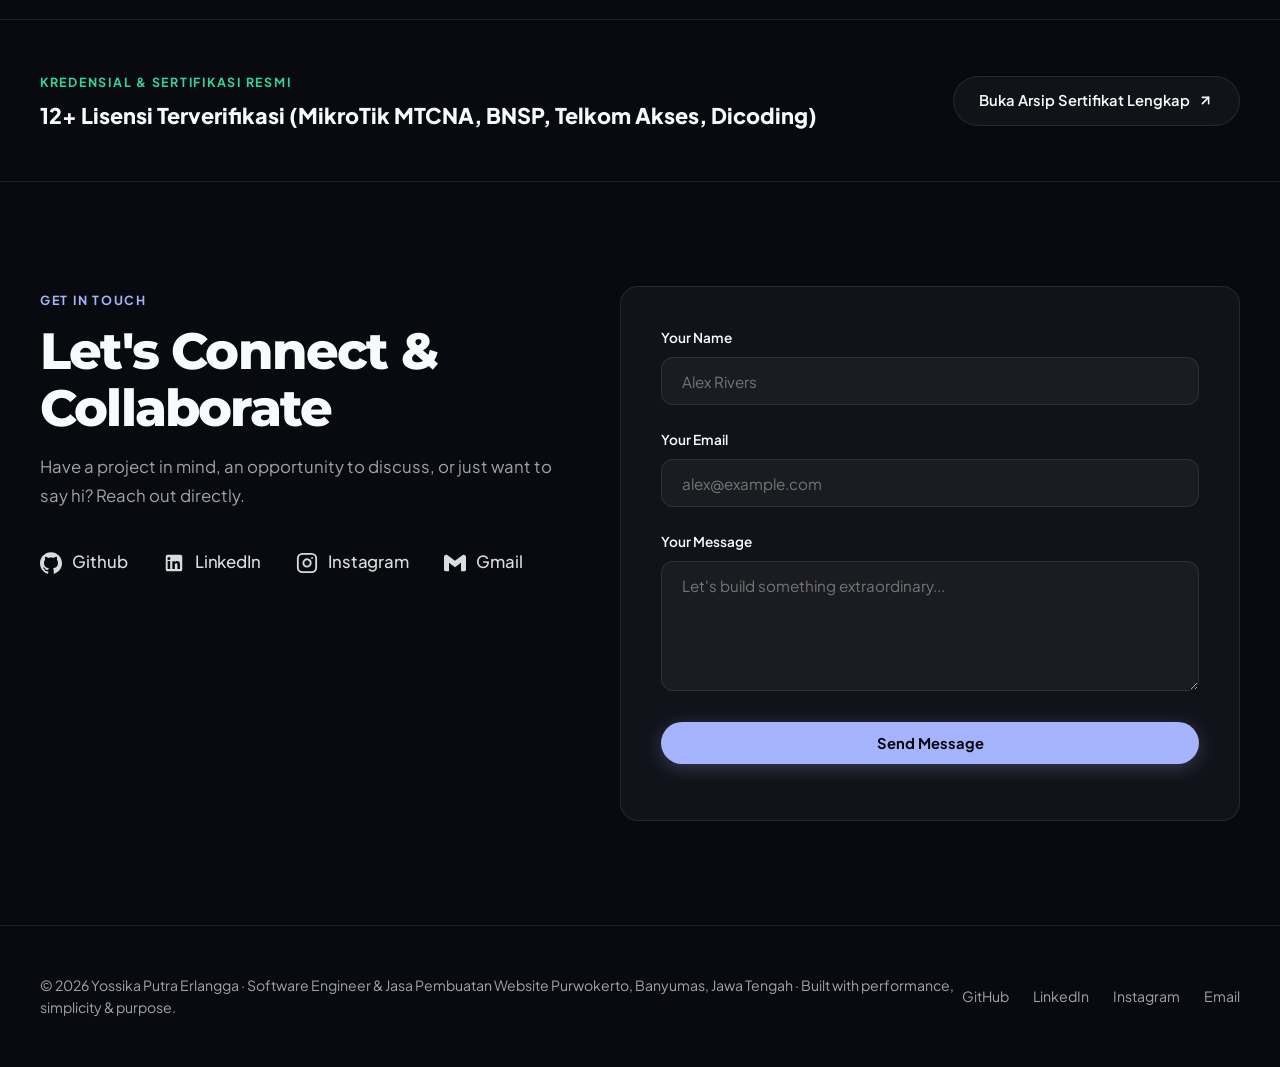
==== commit 30240fcf: "feat: add Product by badge with portfolio avatar and links" ====
--- a/index.html
+++ b/index.html
@@ -1758,24 +1758,25 @@
             </div>
           </article>
 
-          <!-- MUBES HIPMI System -->
-          <article class="project-card" onclick="openProjectModal('mubes_hipmi')">
+          <!-- MacaBae - AI Smart Digital Library -->
+          <article class="project-card" onclick="openProjectModal('macabae')">
             <div class="project-media">
-              <video class="card-video-loop" src="assets/img/project-web/mubes-hipmi/mubes-preview.mp4" poster="assets/img/project-web/mubes-hipmi/mubes-poster.webp" muted loop playsinline webkit-playsinline disablepictureinpicture disableremoteplayback preload="none" width="600" height="338" onerror="handleMediaError(this)"></video>
+              <video class="card-video-loop" src="assets/img/project-web/maca-bae/macabae-demo.mp4" poster="assets/img/project-web/maca-bae/macabae-demo-preview.webp" muted loop playsinline webkit-playsinline disablepictureinpicture disableremoteplayback preload="none" width="600" height="338" onerror="handleMediaError(this)"></video>
             </div>
             <div class="project-body">
-              <h3 class="project-title">Sistem Konstitusi &amp; RAB MUBES HIPMI</h3>
+              <h3 class="project-title">MacaBae — AI Smart Digital Library</h3>
               <div class="project-tech">
-                <span class="pill pill-amber">E-Voting</span>
-                <span class="pill pill-blue">Next.js</span>
-                <span class="pill pill-green">RAB Engine</span>
+                <span class="pill pill-pink">Laravel</span>
+                <span class="pill pill-purple">Gemini AI</span>
+                <span class="pill pill-blue">MacaBot</span>
               </div>
               <div class="project-action-row">
                 <span data-i18n="projects.viewDetail">Buka Studi Kasus →</span>
-                <span style="font-size:0.8rem;color:var(--txt-muted);">BPC HIPMI ↗</span>
+                <span style="font-size:0.8rem;color:var(--txt-muted);">AI Library ↗</span>
               </div>
             </div>
           </article>
+
 
           <!-- Optik I See You -->
           <article class="project-card" onclick="openProjectModal('optik_iseeyou')">
@@ -2432,13 +2433,25 @@
     <!-- Sticky Topbar -->
     <header class="cs-topbar">
       <div class="cs-topbar-inner">
-        <a href="#" onclick="closeCaseStudy(); return false;" class="cs-brand">
-          <span>✦</span> Yossika Putra
-        </a>
+        <div class="cs-topbar-left">
+          <button type="button" onclick="closeCaseStudy()" class="cs-pinned-back-btn" aria-label="Kembali ke Portofolio">
+            <svg width="17" height="17" viewBox="0 0 24 24" fill="none" stroke="currentColor" stroke-width="2.5" stroke-linecap="round" stroke-linejoin="round">
+              <line x1="19" y1="12" x2="5" y2="12"></line>
+              <polyline points="12 19 5 12 12 5"></polyline>
+            </svg>
+            <span>Kembali</span>
+          </button>
+          <div class="cs-topbar-sep" aria-hidden="true"></div>
+          <a href="#" onclick="closeCaseStudy(); return false;" class="cs-brand">
+            <span class="brand-sparkle">✦</span>
+            <span>Yossika Putra</span>
+          </a>
+        </div>
         <div class="cs-pill-title" id="csTopPillTitle">PROJECT CASE STUDY</div>
         <div class="cs-topbar-actions">
-          <button onclick="closeCaseStudy()" class="btn btn-secondary btn-sm cs-back-btn">
-            BACK TO HOME ↗
+          <button type="button" onclick="closeCaseStudy()" class="cs-close-pill-btn" aria-label="Tutup Studi Kasus">
+            <span>Tutup</span>
+            <svg width="14" height="14" viewBox="0 0 24 24" fill="none" stroke="currentColor" stroke-width="2.5" stroke-linecap="round" stroke-linejoin="round"><line x1="18" y1="6" x2="6" y2="18"></line><line x1="6" y1="6" x2="18" y2="18"></line></svg>
           </button>
         </div>
       </div>
--- a/css/style.css
+++ b/css/style.css
@@ -1825,9 +1825,9 @@
   position: sticky;
   top: 0;
   z-index: 100;
-  background: rgba(9, 10, 15, 0.85);
-  backdrop-filter: blur(16px);
-  -webkit-backdrop-filter: blur(16px);
+  background: rgba(9, 10, 15, 0.88);
+  backdrop-filter: blur(20px);
+  -webkit-backdrop-filter: blur(20px);
   border-bottom: 1px solid var(--border);
   height: 68px;
   display: flex;
@@ -1835,15 +1835,60 @@
 }
 
 [data-theme="light"] .cs-topbar {
-  background: rgba(250, 250, 250, 0.85);
+  background: rgba(250, 250, 250, 0.9);
 }
 
 .cs-topbar-inner {
   display: flex;
   align-items: center;
   justify-content: space-between;
-  width: min(100% - 2.5rem, 1200px);
+  width: min(100% - 2rem, 1240px);
   margin-inline: auto;
+  gap: 1rem;
+}
+
+/* Pinned Back Button on Left */
+.cs-topbar-left {
+  display: flex;
+  align-items: center;
+  gap: 0.85rem;
+}
+
+.cs-pinned-back-btn {
+  display: inline-flex;
+  align-items: center;
+  gap: 0.5rem;
+  padding: 0.45rem 1rem;
+  border-radius: var(--radius-full);
+  background: rgba(255, 255, 255, 0.08);
+  border: 1px solid rgba(255, 255, 255, 0.16);
+  color: #ffffff;
+  font-size: 0.82rem;
+  font-weight: 700;
+  cursor: pointer;
+  transition: all 0.25s cubic-bezier(0.16, 1, 0.3, 1);
+  box-shadow: 0 4px 14px rgba(0, 0, 0, 0.25);
+  white-space: nowrap;
+}
+
+[data-theme="light"] .cs-pinned-back-btn {
+  background: rgba(15, 23, 42, 0.06);
+  border-color: rgba(15, 23, 42, 0.12);
+  color: #0f172a;
+}
+
+.cs-pinned-back-btn:hover {
+  background: var(--accent);
+  color: #07090e;
+  border-color: var(--accent);
+  transform: translateX(-3px);
+  box-shadow: 0 0 20px var(--accent-glow);
+}
+
+.cs-topbar-sep {
+  width: 1px;
+  height: 22px;
+  background: var(--border);
 }
 
 .cs-brand {
@@ -1855,6 +1900,7 @@
   display: flex;
   align-items: center;
   gap: 0.5rem;
+  text-decoration: none;
 }
 
 .cs-pill-title {
@@ -1867,12 +1913,65 @@
   border-radius: var(--radius-full);
   background: var(--surface);
   border: 1px solid var(--border);
+  white-space: nowrap;
+}
+
+.cs-close-pill-btn {
+  display: inline-flex;
+  align-items: center;
+  gap: 0.4rem;
+  padding: 0.45rem 1rem;
+  border-radius: var(--radius-full);
+  background: var(--surface);
+  border: 1px solid var(--border);
+  color: var(--txt-muted);
+  font-size: 0.82rem;
+  font-weight: 700;
+  cursor: pointer;
+  transition: all 0.2s ease;
+  white-space: nowrap;
+}
+
+.cs-close-pill-btn:hover {
+  color: #ef4444;
+  border-color: rgba(239, 68, 68, 0.4);
+  background: rgba(239, 68, 68, 0.08);
 }
 
 .cs-back-btn {
   font-weight: 700;
   font-size: 0.85rem;
   padding: 0.45rem 1.1rem;
+}
+
+/* Nav Pinned Back Button for Headers */
+.nav-left-cluster {
+  display: flex;
+  align-items: center;
+  gap: 0.85rem;
+}
+
+.nav-pinned-back-btn {
+  display: inline-flex;
+  align-items: center;
+  gap: 0.45rem;
+  padding: 0.45rem 0.95rem;
+  border-radius: var(--radius-full);
+  background: var(--surface);
+  border: 1px solid var(--border);
+  color: var(--txt);
+  font-size: 0.82rem;
+  font-weight: 700;
+  text-decoration: none;
+  transition: all 0.25s cubic-bezier(0.16, 1, 0.3, 1);
+  white-space: nowrap;
+}
+
+.nav-pinned-back-btn:hover {
+  background: var(--border-hover);
+  color: var(--accent);
+  border-color: var(--accent);
+  transform: translateX(-3px);
 }
 
 /* Case Study Hero */
@@ -1984,6 +2083,376 @@
   display: block;
 }
 
+/* ════ iPhone 17 Pro Titanium Hero Mockup ════ */
+.cs-phone-hero-wrapper {
+  position: relative;
+  max-width: 840px;
+  margin: 2.5rem auto 3.5rem;
+  display: flex;
+  justify-content: center;
+  align-items: center;
+  min-height: 670px;
+  perspective: 1200px;
+}
+
+.cs-phone-glow {
+  position: absolute;
+  width: 440px;
+  height: 540px;
+  top: 50%;
+  left: 50%;
+  transform: translate(-50%, -50%);
+  border-radius: 50%;
+  filter: blur(80px);
+  opacity: 0.32;
+  pointer-events: none;
+  z-index: 1;
+}
+
+.cs-iphone-frame {
+  position: relative;
+  width: 320px;
+  height: 650px;
+  background: #000000;
+  border-radius: 52px;
+  border: 4px solid #3c3d49;
+  box-shadow: 0 0 0 2px rgba(255, 255, 255, 0.14), 0 35px 90px rgba(0, 0, 0, 0.85), inset 0 0 16px rgba(255, 255, 255, 0.08);
+  overflow: hidden;
+  z-index: 2;
+  transform-style: preserve-3d;
+  transition: transform 0.15s ease-out;
+}
+
+.iphone-button {
+  position: absolute;
+  background: #2e303b;
+  border-radius: 3px;
+  z-index: 3;
+}
+.iphone-action-btn { left: -7px; top: 90px; width: 4px; height: 26px; }
+.iphone-vol-up { left: -7px; top: 135px; width: 4px; height: 48px; }
+.iphone-vol-down { left: -7px; top: 195px; width: 4px; height: 48px; }
+.iphone-power-btn { right: -7px; top: 145px; width: 4px; height: 65px; }
+
+.iphone-screen {
+  position: absolute;
+  inset: 0;
+  border-radius: 48px;
+  overflow: hidden;
+  background: #07090e;
+  display: flex;
+  flex-direction: column;
+}
+
+.iphone-dynamic-island {
+  position: absolute;
+  top: 13px;
+  left: 50%;
+  transform: translateX(-50%);
+  width: 96px;
+  height: 25px;
+  background: #000000;
+  border-radius: 20px;
+  z-index: 20;
+  display: flex;
+  align-items: center;
+  justify-content: space-between;
+  padding: 0 10px;
+  box-shadow: 0 1px 4px rgba(0, 0, 0, 0.7);
+}
+
+.island-camera {
+  width: 9px;
+  height: 9px;
+  border-radius: 50%;
+  background: #0c1220;
+  border: 1px solid rgba(255, 255, 255, 0.12);
+}
+
+.island-sensor {
+  width: 7px;
+  height: 7px;
+  border-radius: 50%;
+  background: #07090e;
+}
+
+.iphone-speaker {
+  position: absolute;
+  top: 5px;
+  left: 50%;
+  transform: translateX(-50%);
+  width: 44px;
+  height: 3px;
+  background: #1c1d27;
+  border-radius: 2px;
+  z-index: 21;
+}
+
+.iphone-screen-content {
+  width: 100%;
+  height: 100%;
+  overflow: hidden;
+  position: relative;
+  background: #000000;
+}
+
+.iphone-screen-content video,
+.iphone-screen-content img {
+  width: 100%;
+  height: 100%;
+  object-fit: cover;
+  display: block;
+}
+
+.iphone-glass-glare {
+  position: absolute;
+  inset: 0;
+  pointer-events: none;
+  z-index: 15;
+  background: linear-gradient(135deg, rgba(255, 255, 255, 0.09) 0%, rgba(255, 255, 255, 0.02) 28%, transparent 55%);
+}
+
+.iphone-home-bar {
+  position: absolute;
+  bottom: 8px;
+  left: 50%;
+  transform: translateX(-50%);
+  width: 124px;
+  height: 4px;
+  background: rgba(255, 255, 255, 0.55);
+  border-radius: 3px;
+  z-index: 20;
+}
+
+/* Floating Badges on Desktop */
+.cs-phone-badge {
+  position: absolute;
+  z-index: 10;
+  display: flex;
+  align-items: center;
+  gap: 0.85rem;
+  padding: 0.9rem 1.35rem;
+  background: rgba(18, 20, 29, 0.88);
+  backdrop-filter: blur(18px);
+  -webkit-backdrop-filter: blur(18px);
+  border: 1px solid rgba(255, 255, 255, 0.12);
+  border-radius: 20px;
+  box-shadow: 0 16px 40px rgba(0, 0, 0, 0.55), 0 0 25px var(--phone-accent-glow, rgba(56, 189, 248, 0.2));
+  max-width: 250px;
+  text-align: left;
+  pointer-events: auto;
+  transition: transform 0.3s cubic-bezier(0.16, 1, 0.3, 1), border-color 0.3s ease;
+}
+
+.cs-phone-badge:hover {
+  transform: translateY(-4px) scale(1.03);
+  border-color: var(--phone-accent, var(--accent));
+}
+
+.cs-phone-badge-left1 { left: 0; top: 16%; }
+.cs-phone-badge-left2 { left: 0; bottom: 18%; }
+.cs-phone-badge-right1 { right: 0; top: 20%; }
+.cs-phone-badge-right2 { right: 0; bottom: 14%; }
+
+.badge-icon {
+  width: 36px;
+  height: 36px;
+  border-radius: 12px;
+  background: rgba(255, 255, 255, 0.06);
+  border: 1px solid rgba(255, 255, 255, 0.1);
+  display: flex;
+  align-items: center;
+  justify-content: center;
+  color: var(--phone-accent, var(--accent));
+  flex-shrink: 0;
+}
+
+.badge-text {
+  display: flex;
+  flex-direction: column;
+  gap: 0.15rem;
+}
+
+.badge-title {
+  font-family: var(--font-display);
+  font-size: 0.88rem;
+  font-weight: 700;
+  color: #ffffff;
+  line-height: 1.25;
+}
+
+.badge-sub {
+  font-size: 0.74rem;
+  color: rgba(255, 255, 255, 0.65);
+  line-height: 1.35;
+}
+
+[data-theme="light"] .cs-phone-badge {
+  background: rgba(255, 255, 255, 0.92);
+  border-color: rgba(15, 23, 42, 0.12);
+  box-shadow: 0 16px 40px rgba(0, 0, 0, 0.12);
+}
+[data-theme="light"] .badge-title { color: #0f172a; }
+[data-theme="light"] .badge-sub { color: #64748b; }
+[data-theme="light"] .badge-icon { background: rgba(15, 23, 42, 0.05); border-color: rgba(15, 23, 42, 0.1); }
+
+@media (max-width: 860px) {
+  .cs-phone-hero-wrapper {
+    flex-direction: column;
+    min-height: auto;
+    margin-bottom: 2.5rem;
+    gap: 1rem;
+  }
+  .cs-iphone-frame {
+    width: min(290px, 80vw);
+    height: 590px;
+    border-radius: 46px;
+    order: 1;
+    margin-bottom: 1rem;
+  }
+  .cs-phone-badge {
+    position: static;
+    max-width: 100%;
+    width: 100%;
+    order: 2;
+  }
+  .cs-phone-glow {
+    width: 280px;
+    height: 380px;
+  }
+}
+
+/* ════ Immersive Hero for UI/UX (Thrift Space) ════ */
+.cs-immersive-hero {
+  position: relative;
+  min-height: 65vh;
+  display: flex;
+  flex-direction: column;
+  justify-content: flex-end;
+  padding: 4.5rem 2rem 3rem;
+  overflow: hidden;
+  border-bottom: 1px solid var(--border);
+}
+
+.ih-showcase-bg {
+  position: absolute;
+  inset: 0;
+  z-index: 0;
+  overflow: hidden;
+}
+
+.ih-showcase-img {
+  width: 100%;
+  height: 100%;
+  object-fit: cover;
+  object-position: center 30%;
+  filter: brightness(0.68) contrast(1.12);
+}
+
+.ih-overlay {
+  position: absolute;
+  inset: 0;
+  z-index: 1;
+  background: linear-gradient(180deg, rgba(9, 10, 15, 0.25) 0%, rgba(9, 10, 15, 0.85) 70%, rgba(9, 10, 15, 1) 100%);
+}
+
+.ih-content {
+  position: relative;
+  z-index: 2;
+  max-width: 1040px;
+  margin: 0 auto 2rem;
+  text-align: left;
+  width: 100%;
+}
+
+.ih-eyebrow {
+  font-size: 0.85rem;
+  font-weight: 800;
+  letter-spacing: 0.16em;
+  color: var(--accent);
+  text-transform: uppercase;
+  margin-bottom: 0.5rem;
+}
+
+.ih-title {
+  font-family: var(--font-display);
+  font-size: clamp(2.8rem, 7vw, 5.5rem);
+  font-weight: 900;
+  letter-spacing: -0.04em;
+  color: #ffffff;
+  line-height: 1;
+}
+
+.ih-meta-bar {
+  position: relative;
+  z-index: 2;
+  display: grid;
+  grid-template-columns: repeat(auto-fit, minmax(200px, 1fr));
+  gap: 1.5rem;
+  max-width: 1040px;
+  margin: 0 auto;
+  width: 100%;
+  background: rgba(18, 20, 29, 0.85);
+  backdrop-filter: blur(16px);
+  -webkit-backdrop-filter: blur(16px);
+  border: 1px solid var(--border);
+  border-radius: var(--radius-lg);
+  padding: 1.75rem 2rem;
+}
+
+.ih-meta-col {
+  display: flex;
+  flex-direction: column;
+  gap: 0.35rem;
+}
+
+.ih-meta-wide {
+  grid-column: span 2;
+}
+
+@media (max-width: 768px) {
+  .ih-meta-wide {
+    grid-column: span 1;
+  }
+}
+
+.cs-hero-inner {
+  max-width: 1080px;
+  margin: 0 auto;
+  width: 100%;
+}
+
+.ih-meta-lbl {
+  font-size: 0.72rem;
+  font-weight: 800;
+  letter-spacing: 0.12em;
+  color: var(--txt-muted);
+  text-transform: uppercase;
+}
+
+.ih-meta-val {
+  font-size: 1rem;
+  font-weight: 700;
+  color: #ffffff;
+}
+
+.ih-meta-desc {
+  font-size: 0.88rem;
+  color: var(--txt-muted);
+  line-height: 1.5;
+}
+
+.ih-meta-link {
+  font-size: 0.88rem;
+  font-weight: 700;
+  color: var(--accent);
+  text-decoration: none;
+}
+
+.ih-meta-link:hover {
+  text-decoration: underline;
+}
+
 /* Metadata Bar */
 .cs-meta-bar {
   max-width: 1040px;
@@ -2104,7 +2573,39 @@
   line-height: 1.6;
 }
 
-/* Video Showcase */
+/* Video Showcase & Customer Stories */
+.cs-stories-tabs {
+  display: flex;
+  justify-content: center;
+  flex-wrap: wrap;
+  gap: 0.65rem;
+  margin-bottom: 1.5rem;
+}
+
+.cs-story-tab-btn {
+  padding: 0.5rem 1.15rem;
+  border-radius: var(--radius-full);
+  background: var(--surface);
+  border: 1px solid var(--border);
+  color: var(--txt-muted);
+  font-size: 0.82rem;
+  font-weight: 700;
+  cursor: pointer;
+  transition: all 0.25s ease;
+}
+
+.cs-story-tab-btn span {
+  color: var(--accent);
+}
+
+.cs-story-tab-btn.active,
+.cs-story-tab-btn:hover {
+  background: var(--bg-surface);
+  border-color: var(--accent);
+  color: var(--txt);
+  box-shadow: 0 0 15px var(--accent-glow);
+}
+
 .cs-video-container {
   max-width: 1040px;
   margin: 0 auto;
@@ -2114,16 +2615,77 @@
   box-shadow: 0 25px 60px rgba(0, 0, 0, 0.45);
 }
 
+.cs-video-sound-toggle {
+  position: absolute;
+  top: 15px;
+  right: 15px;
+  z-index: 25;
+  display: inline-flex;
+  align-items: center;
+  gap: 0.4rem;
+  padding: 0.45rem 0.9rem;
+  background: rgba(0, 0, 0, 0.75);
+  backdrop-filter: blur(10px);
+  -webkit-backdrop-filter: blur(10px);
+  border: 1px solid rgba(255, 255, 255, 0.2);
+  border-radius: var(--radius-full);
+  color: #ffffff;
+  font-size: 0.76rem;
+  font-weight: 700;
+  cursor: pointer;
+  transition: all 0.2s ease;
+}
+
+.cs-video-sound-toggle:hover {
+  background: rgba(0, 0, 0, 0.95);
+  border-color: var(--accent);
+  transform: scale(1.05);
+}
+
 .cs-video-container video {
   width: 100%;
   display: block;
 }
 
-/* Screenshot Walkthrough Gallery */
+/* ════ Screenshot Walkthrough Gallery (Mobile vs Desktop Layout) ════ */
 .cs-screens-grid {
   display: flex;
   flex-direction: column;
   gap: 4rem;
+  max-width: 1040px;
+  margin: 0 auto;
+}
+
+/* Mobile Showcase Mode (2-3 Columns for Phones, Bounded Width) */
+.cs-screens-grid.cs-screens-mobile-mode {
+  display: grid;
+  grid-template-columns: repeat(3, minmax(0, 320px));
+  gap: 3rem 2rem;
+  max-width: 1060px;
+  margin: 0 auto;
+  justify-content: center;
+}
+
+@media (max-width: 900px) {
+  .cs-screens-grid.cs-screens-mobile-mode {
+    grid-template-columns: repeat(2, minmax(0, 320px));
+    gap: 2rem 1.5rem;
+  }
+}
+
+@media (max-width: 520px) {
+  .cs-screens-grid.cs-screens-mobile-mode {
+    grid-template-columns: 1fr;
+    max-width: 340px;
+    gap: 2rem;
+  }
+}
+
+/* Desktop Showcase Mode (MacBook Pro Frames in Stack) */
+.cs-screens-grid.cs-screens-desktop-mode {
+  display: flex;
+  flex-direction: column;
+  gap: 4.5rem;
   max-width: 1040px;
   margin: 0 auto;
 }
@@ -2134,44 +2696,215 @@
   border-radius: var(--radius-lg);
   overflow: hidden;
   box-shadow: 0 16px 40px rgba(0, 0, 0, 0.25);
-  transition: transform var(--transition), border-color var(--transition);
+  transition: transform var(--transition), border-color var(--transition), box-shadow var(--transition);
+  width: 100%;
 }
 
 .cs-screen-item:hover {
   transform: translateY(-4px);
   border-color: var(--border-hover);
+  box-shadow: 0 25px 60px rgba(0, 0, 0, 0.45);
+}
+
+/* Landscape screens span full grid width */
+.cs-screen-item.is-landscape {
+  grid-column: 1 / -1;
+  width: 100%;
+  max-width: 1040px;
+}
+
+.cs-screen-mobile-card {
+  max-width: 320px;
+  width: 100%;
+  border-radius: 36px;
+  padding: 1.25rem 1rem 1.75rem;
+  display: flex;
+  flex-direction: column;
+  align-items: center;
+}
+
+/* Pre-built mockup card — image already has device frame baked in */
+.cs-screen-prebuilt-card {
+  border-radius: 20px;
+  padding: 1rem 1rem 1.25rem;
+}
+
+.cs-prebuilt-img-wrap {
+  width: 100%;
+  cursor: zoom-in;
+  border-radius: 12px;
+  overflow: hidden;
+  transition: transform 0.35s ease;
+}
+
+.cs-prebuilt-img-wrap:hover {
+  transform: scale(1.025);
+}
+
+.cs-prebuilt-img-wrap img {
+  width: 100%;
+  height: auto;
+  display: block;
+  object-fit: contain;
+  border-radius: 8px;
+}
+
+/* Wide landscape pre-mocked image (showcase, multi-device spreads) */
+.cs-prebuilt-img-wrap.cs-prebuilt-wide {
+  border-radius: 16px;
+  background: var(--bg-card);
+  padding: 1.5rem;
+}
+
+.cs-prebuilt-img-wrap.cs-prebuilt-wide img {
+  object-fit: contain;
+  max-height: 540px;
+  width: 100%;
+  border-radius: 12px;
+}
+
+.cs-screen-prebuilt-landscape {
+  grid-column: 1 / -1;
+  width: 100%;
+  border-radius: 20px;
+}
+
+.cs-screen-desktop-card {
+  border-radius: 20px;
+  padding: 1.25rem;
 }
 
 .cs-screen-header {
-  padding: 1.25rem 1.75rem;
-  background: var(--bg-surface);
-  border-bottom: 1px solid var(--border);
+  padding: 0.85rem 1.25rem 1.25rem;
+  background: transparent;
   display: flex;
   justify-content: space-between;
-  align-items: center;
+  align-items: flex-start;
+  width: 100%;
+  gap: 1rem;
+}
+
+.cs-screen-head-meta {
+  display: flex;
+  flex-direction: column;
+  gap: 0.25rem;
 }
 
 .cs-screen-badge {
-  font-size: 0.75rem;
-  font-weight: 700;
+  font-size: 0.72rem;
+  font-weight: 800;
   color: var(--accent);
   text-transform: uppercase;
-  letter-spacing: 0.1em;
+  letter-spacing: 0.12em;
 }
 
 .cs-screen-caption {
-  font-size: 0.92rem;
-  font-weight: 600;
+  font-size: 0.94rem;
+  font-weight: 700;
   color: var(--txt);
+  line-height: 1.35;
+  margin: 0;
 }
 
 .cs-screen-zoom-hint {
-  font-size: 0.78rem;
+  font-size: 0.76rem;
+  font-weight: 700;
   color: var(--txt-muted);
-  display: flex;
-  align-items: center;
-  gap: 0.3rem;
+  display: inline-flex;
+  align-items: center;
+  gap: 0.35rem;
   cursor: pointer;
+  padding: 0.3rem 0.75rem;
+  border-radius: var(--radius-full);
+  background: var(--surface);
+  border: 1px solid var(--border);
+  transition: all 0.2s ease;
+  flex-shrink: 0;
+}
+
+.cs-screen-zoom-hint:hover {
+  color: var(--accent);
+  border-color: var(--accent);
+  background: var(--bg-surface);
+}
+
+/* ── iPhone 17 Pro Gallery Mockup Shell ── */
+.iphone-17-gallery-wrap {
+  cursor: zoom-in;
+  width: 100%;
+  display: flex;
+  justify-content: center;
+}
+
+.iphone-17-device-shell {
+  position: relative;
+  width: 100%;
+  max-width: 318px;
+  background: #000000;
+  border-radius: 46px;
+  border: 3.5px solid #3c3d48;
+  box-shadow: 0 0 0 1.5px rgba(255, 255, 255, 0.12), 0 20px 50px rgba(0, 0, 0, 0.75), inset 0 0 12px rgba(255, 255, 255, 0.05);
+  overflow: hidden;
+  transition: transform 0.35s ease;
+}
+
+.iphone-17-device-shell:hover {
+  transform: scale(1.025);
+}
+
+.iphone-17-pill-notch {
+  position: absolute;
+  top: 10px;
+  left: 50%;
+  transform: translateX(-50%);
+  width: 86px;
+  height: 22px;
+  background: #000000;
+  border-radius: 20px;
+  z-index: 10;
+  box-shadow: 0 1px 3px rgba(0, 0, 0, 0.8);
+}
+
+.iphone-17-screen-area {
+  width: 100%;
+  border-radius: 42px;
+  overflow: hidden;
+  background: #0a0c14;
+}
+
+.iphone-17-screen-area img {
+  width: 100%;
+  height: auto;
+  display: block;
+  object-fit: cover;
+  transition: transform 0.4s ease;
+}
+
+.iphone-17-device-shell:hover .iphone-17-screen-area img {
+  transform: scale(1.03);
+}
+
+.iphone-17-bottom-bar {
+  position: absolute;
+  bottom: 7px;
+  left: 50%;
+  transform: translateX(-50%);
+  width: 110px;
+  height: 4px;
+  background: rgba(255, 255, 255, 0.5);
+  border-radius: 3px;
+  z-index: 10;
+}
+
+/* ── MacBook Pro Gallery Mockup Shell ── */
+.macbook-gallery-wrap {
+  cursor: zoom-in;
+  width: 100%;
+}
+
+.macbook-gallery-wrap .macbook-mockup-frame {
+  margin: 0;
+  border-radius: 16px;
 }
 
 .cs-screen-img-wrap {
@@ -4686,3 +5419,115 @@
   border: 0 !important;
 }
 
+/* ════ CREATOR ATTRIBUTION BADGE: PRODUCT BY YOSSIKA ════ */
+.product-by-wrap {
+  display: inline-flex;
+  align-items: center;
+  justify-content: center;
+  gap: 0.75rem;
+  margin-top: 1.5rem;
+  padding: 0.35rem 0.6rem;
+  flex-wrap: wrap;
+}
+
+.product-by-label {
+  color: var(--txt-muted);
+  font-size: 0.85rem;
+  font-weight: 500;
+  letter-spacing: -0.01em;
+}
+
+.product-by-pill {
+  display: inline-flex;
+  align-items: center;
+  gap: 0.65rem;
+  padding: 4px 14px 4px 5px;
+  border-radius: var(--radius-full);
+  background: var(--bg-surface);
+  border: 1px solid var(--border);
+  text-decoration: none;
+  box-shadow: 0 4px 16px rgba(0, 0, 0, 0.35), inset 0 1px 0 rgba(255, 255, 255, 0.08);
+  transition: all 0.25s cubic-bezier(0.16, 1, 0.3, 1);
+  backdrop-filter: blur(12px);
+  -webkit-backdrop-filter: blur(12px);
+}
+
+.product-by-pill:hover {
+  background: var(--surface-hover);
+  border-color: var(--accent);
+  transform: translateY(-2px);
+  box-shadow: 0 8px 24px rgba(0, 0, 0, 0.45), 0 0 20px var(--accent-glow);
+}
+
+.product-by-avatar {
+  width: 26px;
+  height: 26px;
+  border-radius: 50%;
+  object-fit: cover;
+  border: 1.5px solid var(--accent);
+  display: block;
+}
+
+.product-by-name {
+  color: var(--txt);
+  font-weight: 700;
+  font-size: 0.86rem;
+  letter-spacing: -0.01em;
+}
+
+.product-by-stat {
+  color: var(--txt-muted);
+  font-size: 0.78rem;
+  font-weight: 600;
+}
+
+.product-by-badge-icon {
+  color: var(--accent);
+  font-size: 0.8rem;
+  display: inline-flex;
+  align-items: center;
+}
+
+.product-by-socials {
+  display: inline-flex;
+  align-items: center;
+  gap: 0.45rem;
+}
+
+.product-by-social-btn,
+.product-by-social-icon {
+  width: 32px;
+  height: 32px;
+  border-radius: 50%;
+  background: var(--surface);
+  border: 1px solid var(--border);
+  display: inline-flex;
+  align-items: center;
+  justify-content: center;
+  color: var(--txt-muted);
+  text-decoration: none;
+  transition: all 0.2s ease;
+}
+
+.product-by-social-btn:hover,
+.product-by-social-icon:hover {
+  background: var(--surface-hover);
+  color: var(--accent);
+  border-color: var(--accent);
+  transform: translateY(-2px);
+}
+
+[data-theme="light"] .product-by-pill {
+  background: #ffffff;
+  border-color: rgba(15, 23, 42, 0.12);
+  box-shadow: 0 4px 16px rgba(0, 0, 0, 0.08);
+}
+[data-theme="light"] .product-by-name {
+  color: #0f172a;
+}
+[data-theme="light"] .product-by-social-btn,
+[data-theme="light"] .product-by-social-icon {
+  background: #f8fafc;
+  border-color: rgba(15, 23, 42, 0.1);
+}
+
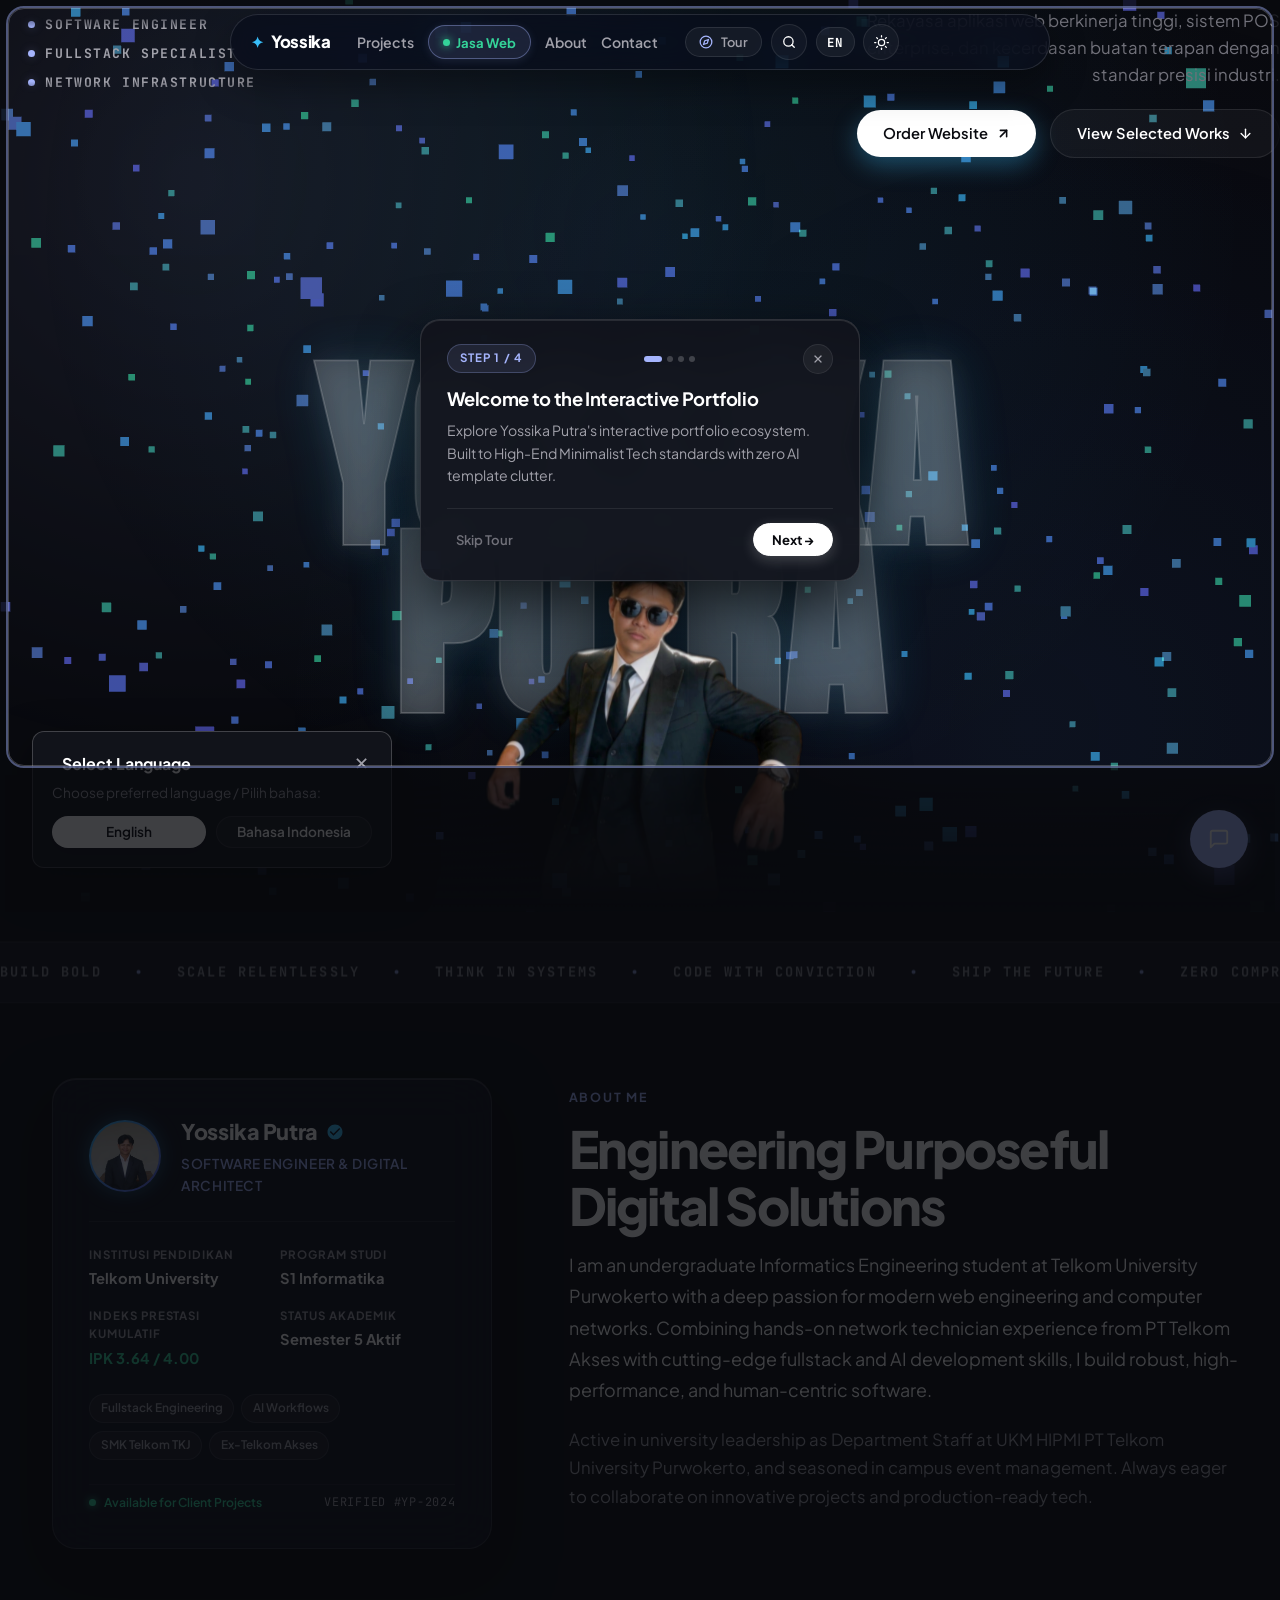
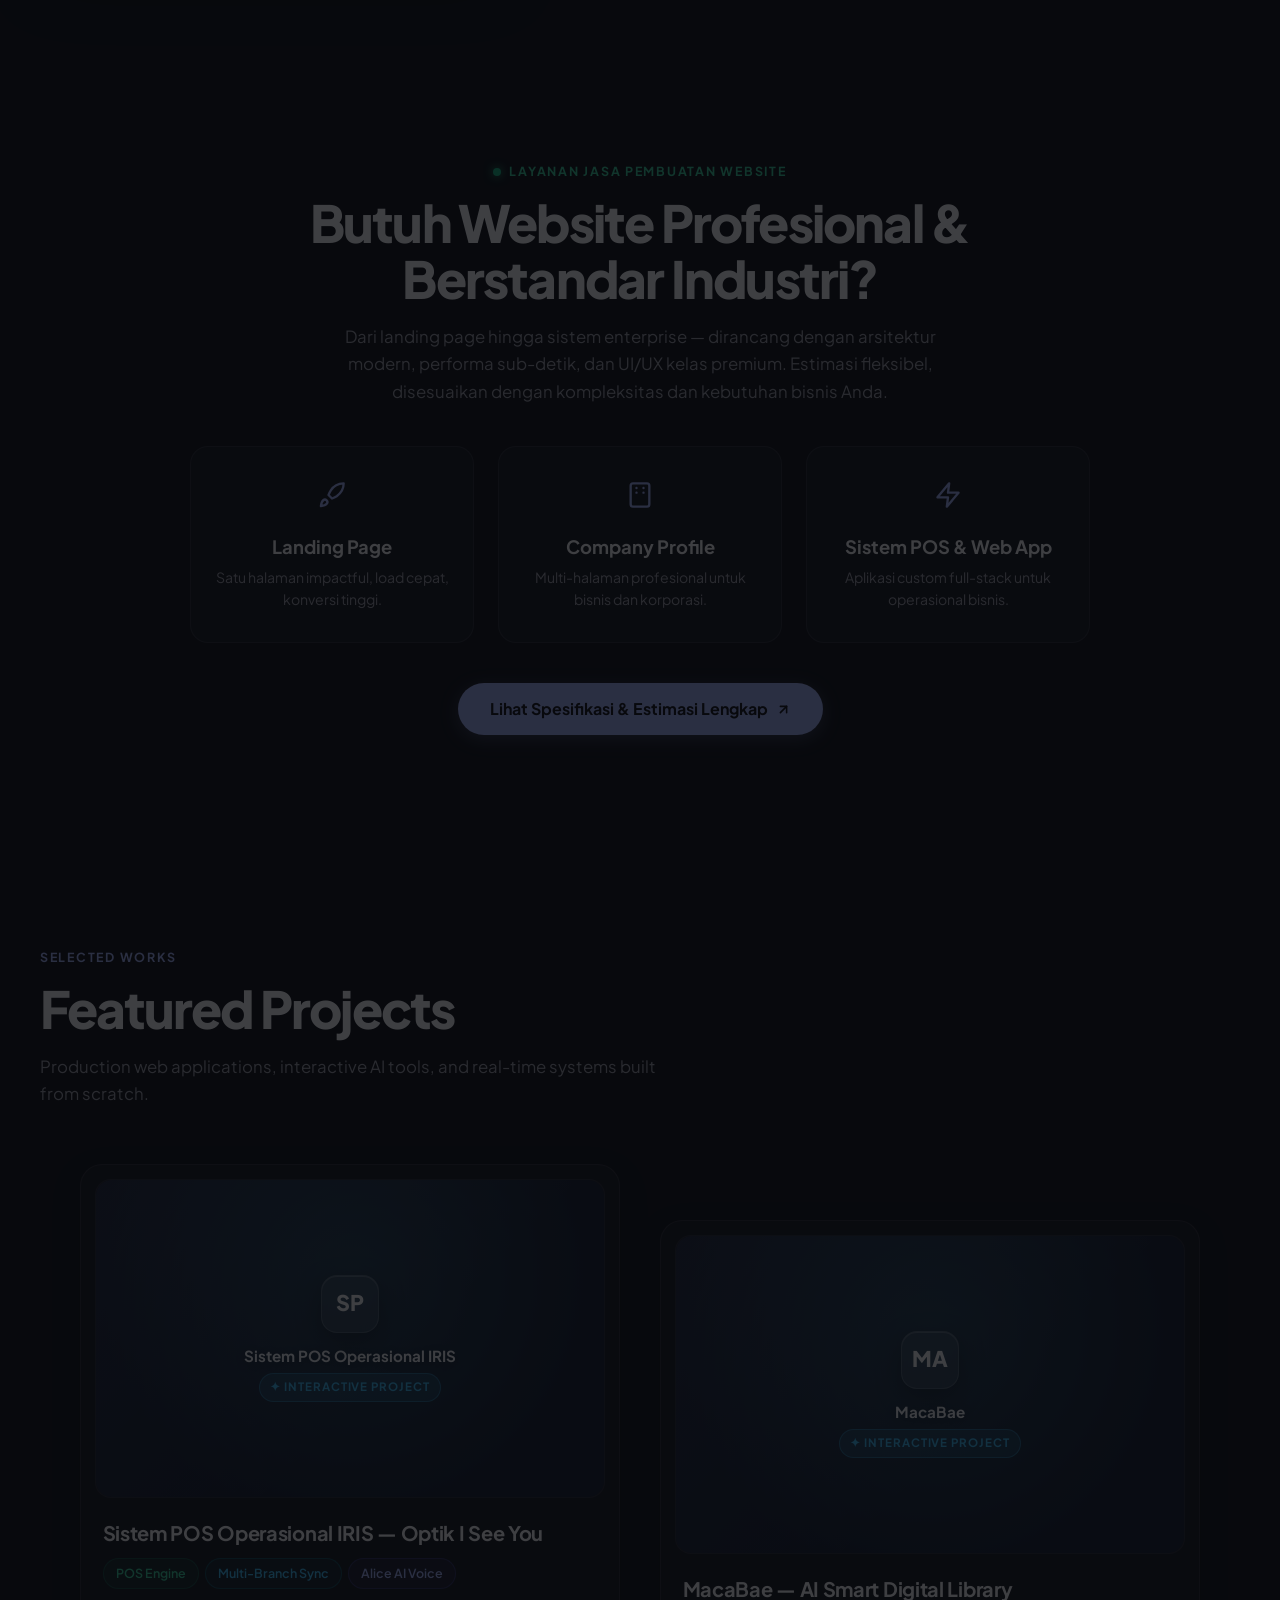
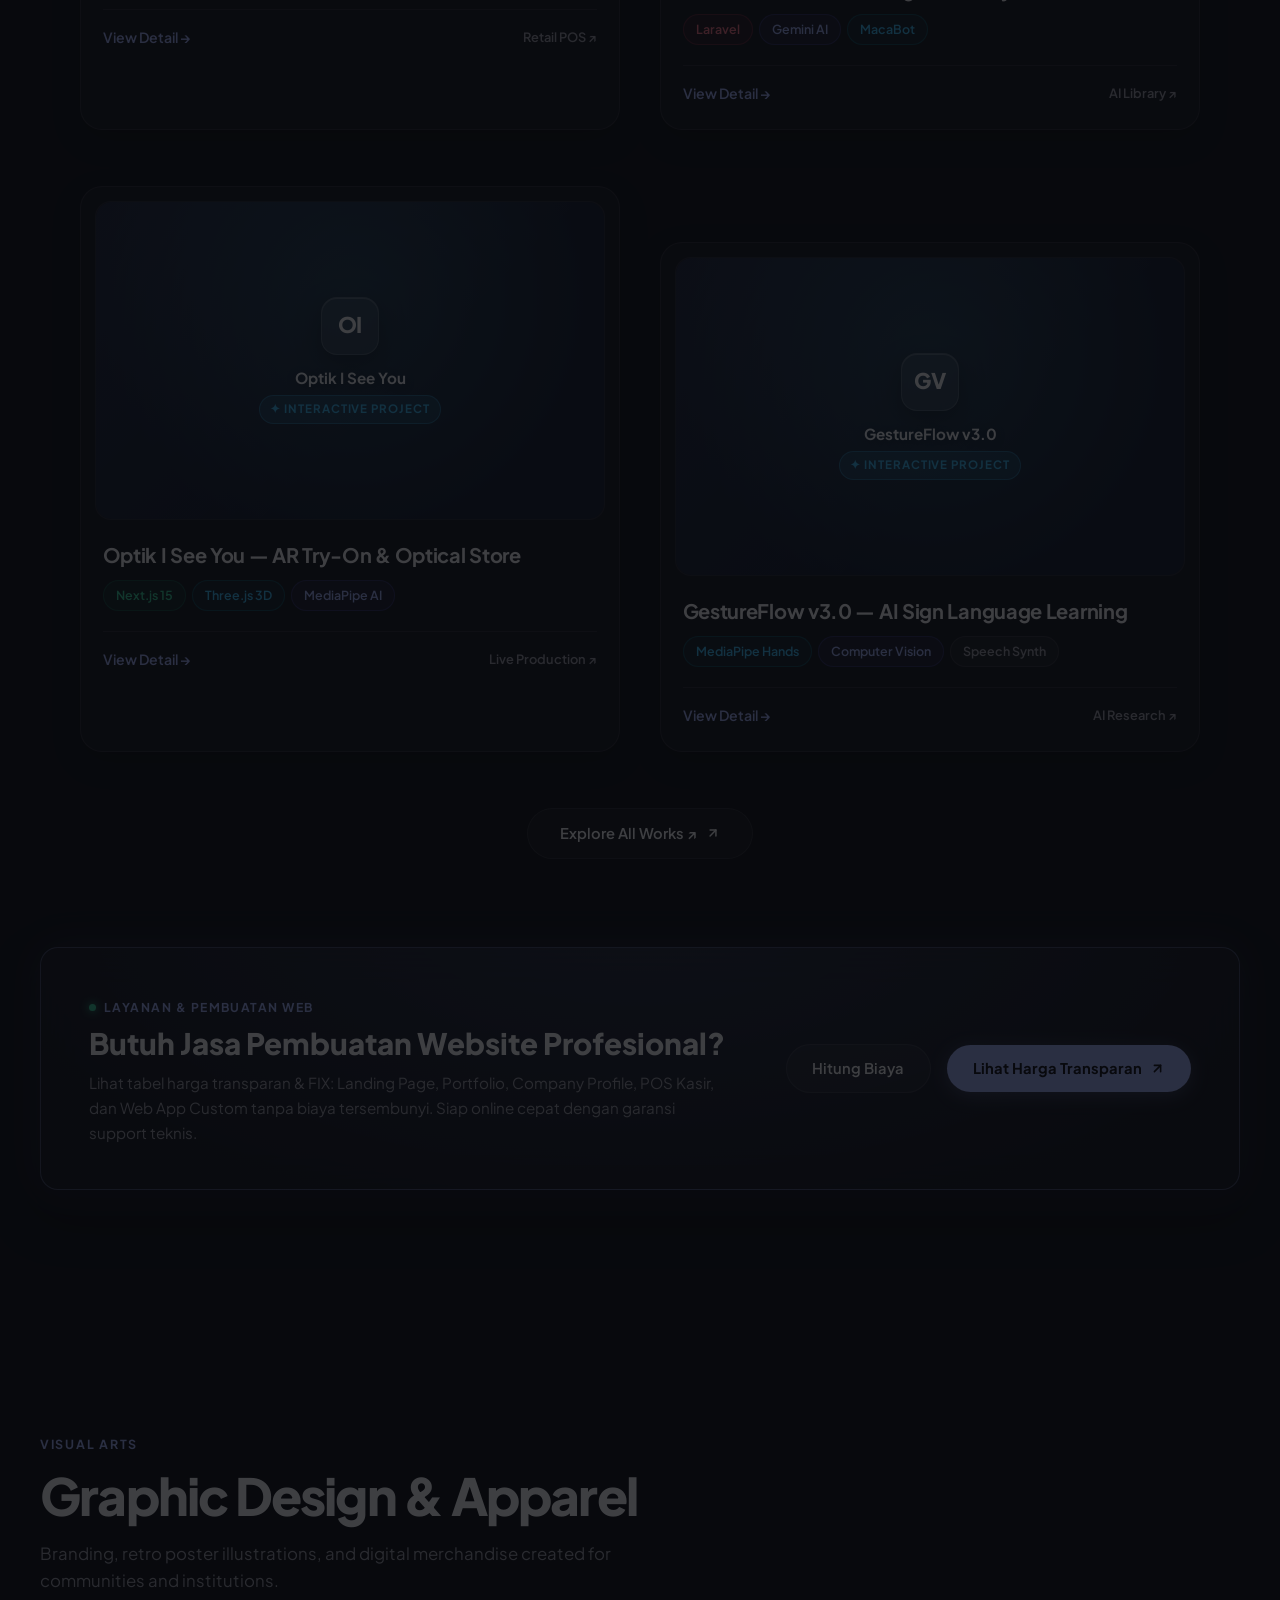
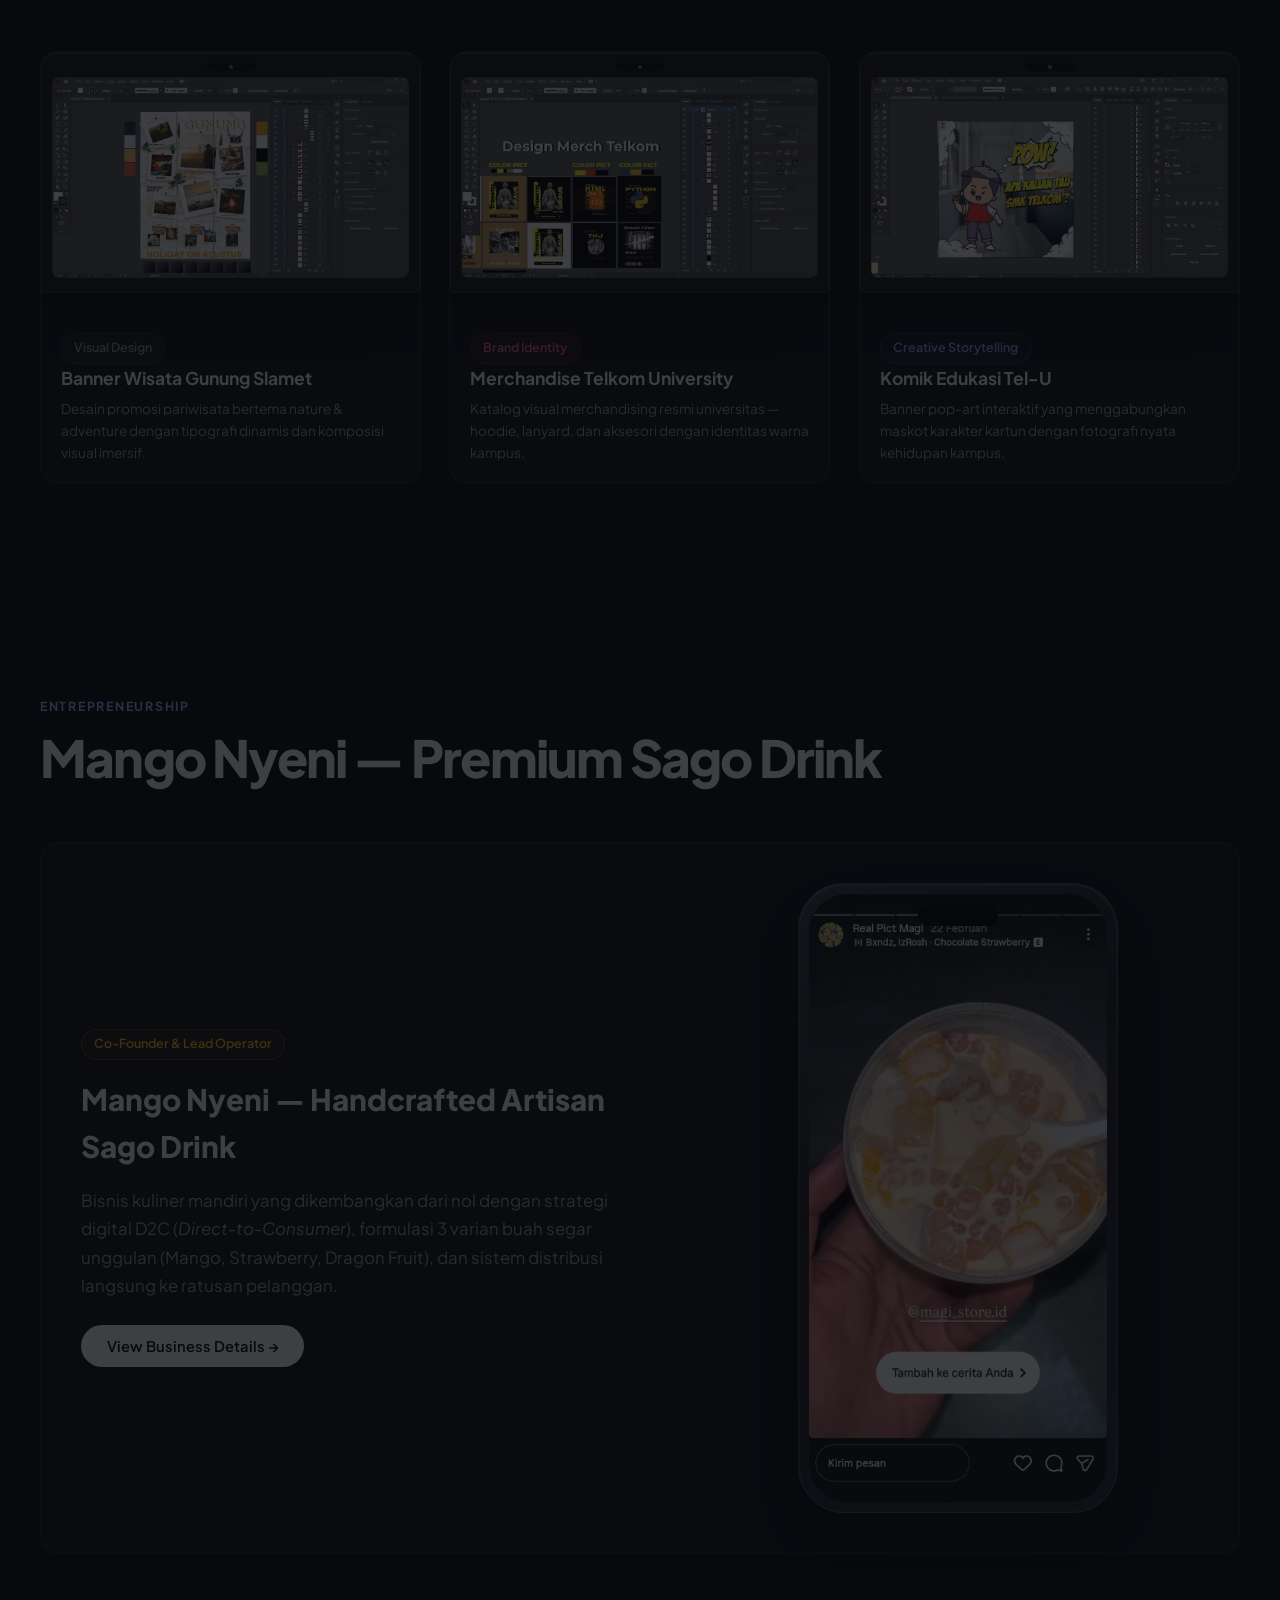
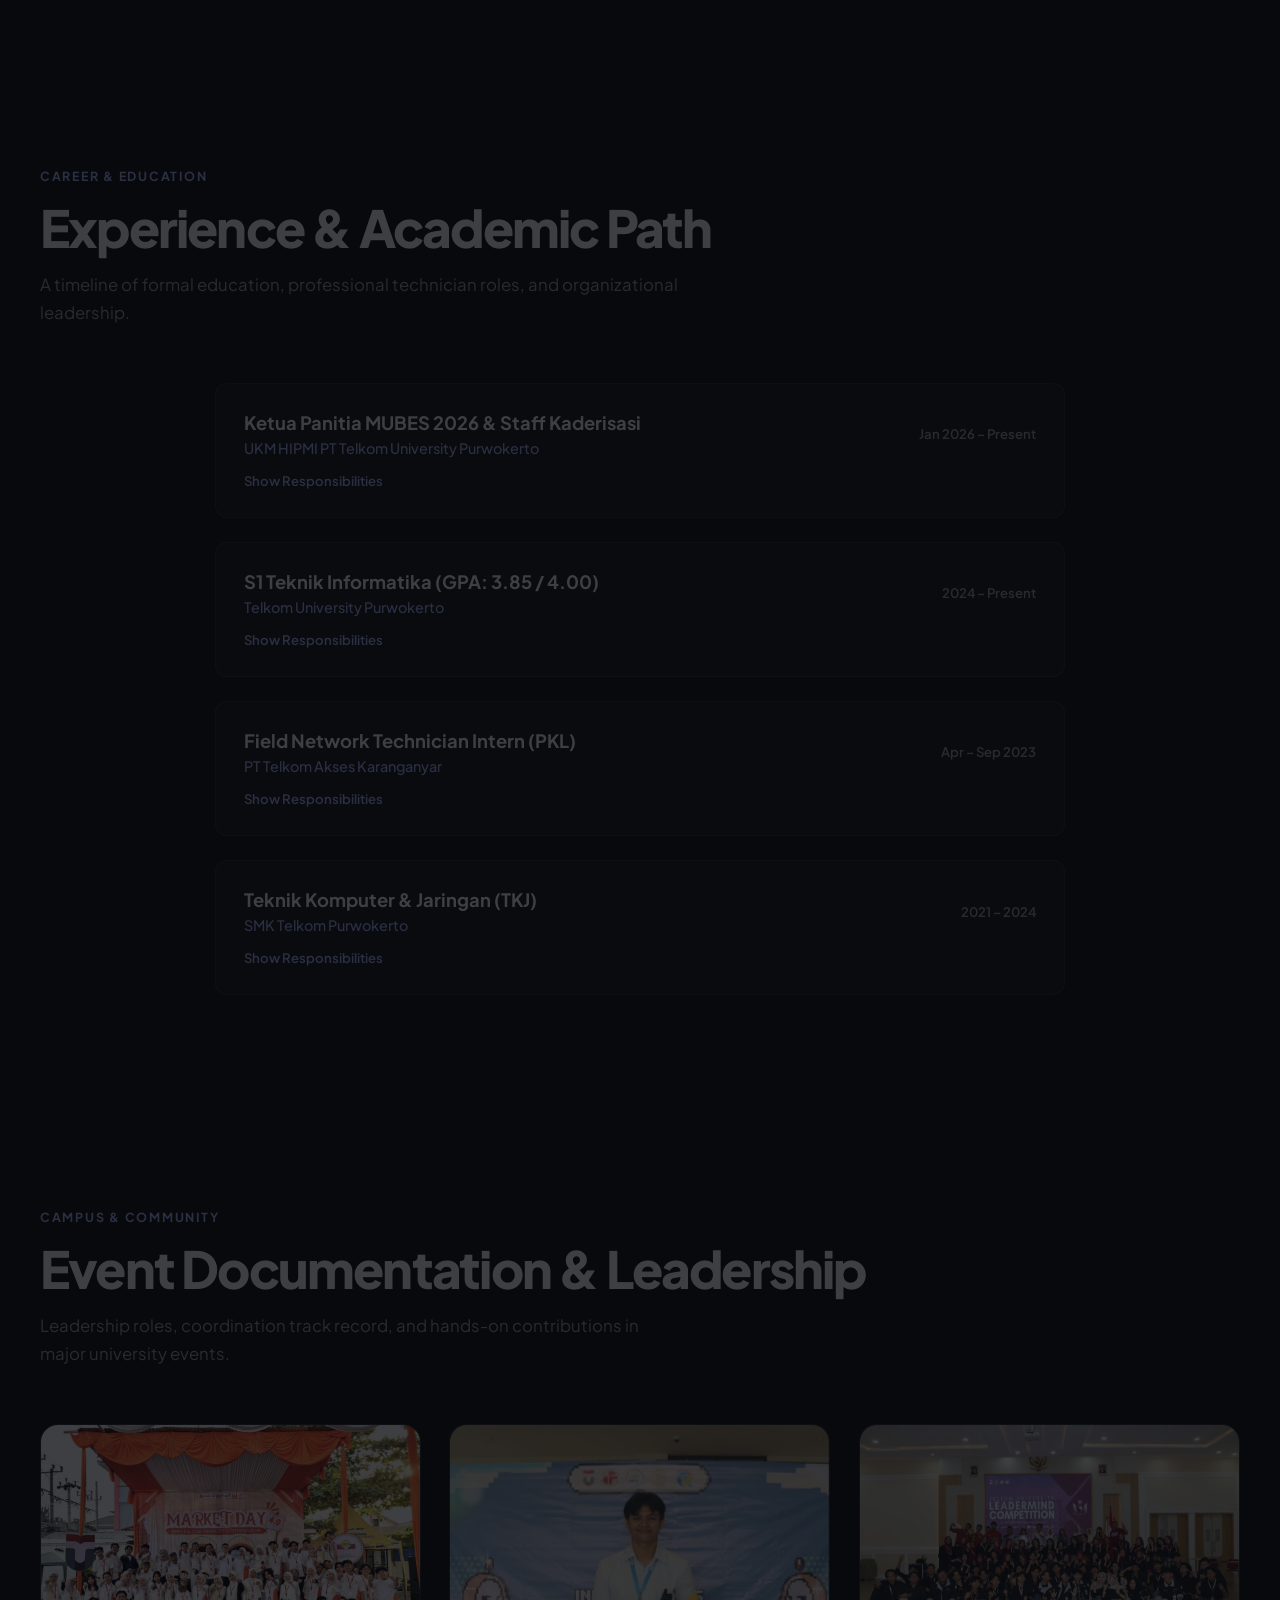
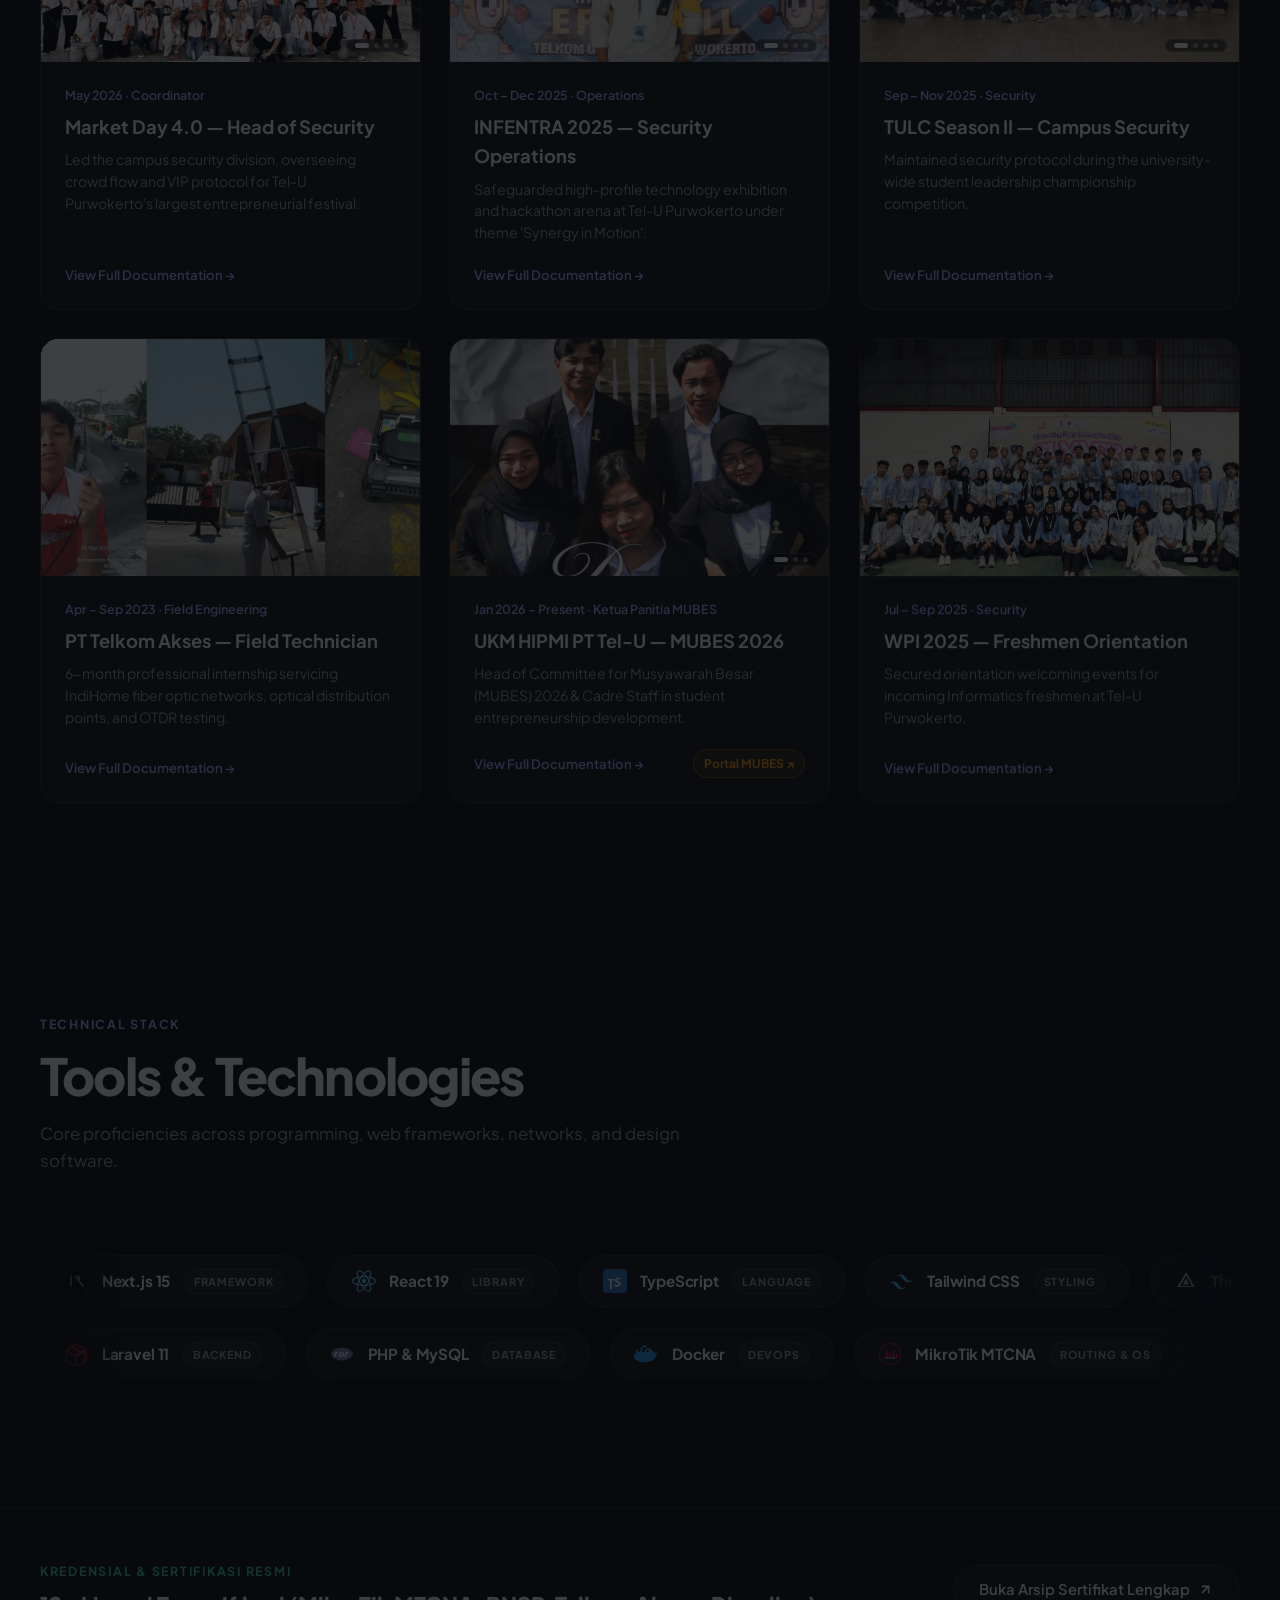
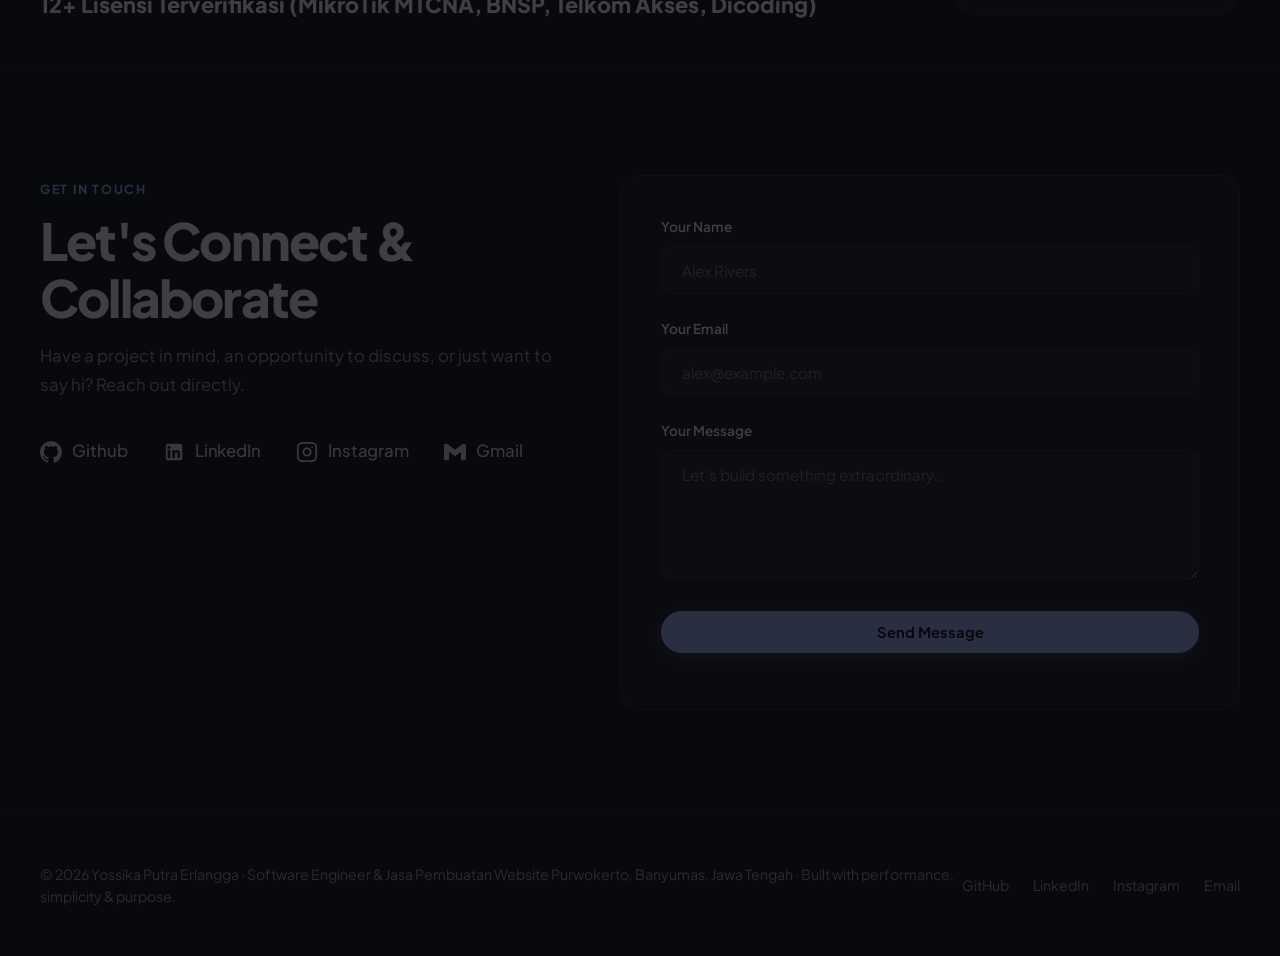
==== commit ffa1322c: "Update tampilan dan konten portfolio" ====
--- a/index.html
+++ b/index.html
@@ -1414,7 +1414,7 @@
   <div id="appPreloader" class="app-preloader" aria-hidden="false">
     <div class="preloader-content">
       <div class="preloader-top">
-        <span class="preloader-sparkle">✦</span>
+        <span class="status-dot-pulse" style="width:12px;height:12px;" aria-hidden="true"><span class="status-dot-ping"></span><span class="status-dot-core" style="width:8px;height:8px;"></span></span>
         <span class="preloader-brand-name">Yossika Putra</span>
       </div>
       <div class="preloader-role">Software Engineer & Network Specialist</div>
@@ -1468,6 +1468,11 @@
         </button>
 
         <!-- Command Palette Trigger (Cmd+K) -->
+        <!-- Interactive Tour Trigger -->
+        <button type="button" class="tour-nav-btn" onclick="window.startProductTour()" aria-label="Tour Website" title="Tour Website">
+          <svg width="14" height="14" viewBox="0 0 24 24" fill="none" stroke="currentColor" stroke-width="2.2" stroke-linecap="round" stroke-linejoin="round"><circle cx="12" cy="12" r="10"></circle><polygon points="16.24 7.76 14.12 14.12 7.76 16.24 9.88 9.88 16.24 7.76"></polygon></svg>
+          <span>Tour</span>
+        </button>
         <button id="cmdPaletteBtn" class="icon-btn" aria-label="Open Command Palette (Cmd+K)" title="Quick Search (Cmd+K)" onclick="openCmdPalette()">
           <svg width="14" height="14" viewBox="0 0 24 24" fill="none" stroke="currentColor" stroke-width="2.2" stroke-linecap="round" stroke-linejoin="round"><circle cx="11" cy="11" r="8"></circle><line x1="21" y1="21" x2="16.65" y2="16.65"></line></svg>
         </button>
@@ -1594,18 +1599,18 @@
     <!-- ════ OPERATING PRINCIPLES MARQUEE (BELOW HERO) ════ -->
     <div class="operating-marquee" aria-hidden="true">
       <div class="marquee-infinite-track">
-        <span class="marquee-item">BUILD BOLD <span class="marquee-bullet">✦</span></span>
-        <span class="marquee-item">SCALE RELENTLESSLY <span class="marquee-bullet">✦</span></span>
-        <span class="marquee-item">THINK IN SYSTEMS <span class="marquee-bullet">✦</span></span>
-        <span class="marquee-item">CODE WITH CONVICTION <span class="marquee-bullet">✦</span></span>
-        <span class="marquee-item">SHIP THE FUTURE <span class="marquee-bullet">✦</span></span>
-        <span class="marquee-item">ZERO COMPROMISE ARCHITECTURE <span class="marquee-bullet">✦</span></span>
-        <span class="marquee-item">BUILD BOLD <span class="marquee-bullet">✦</span></span>
-        <span class="marquee-item">SCALE RELENTLESSLY <span class="marquee-bullet">✦</span></span>
-        <span class="marquee-item">THINK IN SYSTEMS <span class="marquee-bullet">✦</span></span>
-        <span class="marquee-item">CODE WITH CONVICTION <span class="marquee-bullet">✦</span></span>
-        <span class="marquee-item">SHIP THE FUTURE <span class="marquee-bullet">✦</span></span>
-        <span class="marquee-item">ZERO COMPROMISE ARCHITECTURE <span class="marquee-bullet">✦</span></span>
+        <span class="marquee-item">BUILD BOLD <span class="marquee-bullet">•</span></span>
+        <span class="marquee-item">SCALE RELENTLESSLY <span class="marquee-bullet">•</span></span>
+        <span class="marquee-item">THINK IN SYSTEMS <span class="marquee-bullet">•</span></span>
+        <span class="marquee-item">CODE WITH CONVICTION <span class="marquee-bullet">•</span></span>
+        <span class="marquee-item">SHIP THE FUTURE <span class="marquee-bullet">•</span></span>
+        <span class="marquee-item">ZERO COMPROMISE ARCHITECTURE <span class="marquee-bullet">•</span></span>
+        <span class="marquee-item">BUILD BOLD <span class="marquee-bullet">•</span></span>
+        <span class="marquee-item">SCALE RELENTLESSLY <span class="marquee-bullet">•</span></span>
+        <span class="marquee-item">THINK IN SYSTEMS <span class="marquee-bullet">•</span></span>
+        <span class="marquee-item">CODE WITH CONVICTION <span class="marquee-bullet">•</span></span>
+        <span class="marquee-item">SHIP THE FUTURE <span class="marquee-bullet">•</span></span>
+        <span class="marquee-item">ZERO COMPROMISE ARCHITECTURE <span class="marquee-bullet">•</span></span>
       </div>
     </div>
 
@@ -2443,14 +2448,14 @@
           </button>
           <div class="cs-topbar-sep" aria-hidden="true"></div>
           <a href="#" onclick="closeCaseStudy(); return false;" class="cs-brand">
-            <span class="brand-sparkle">✦</span>
+            <span class="status-dot-pulse" aria-hidden="true"><span class="status-dot-ping"></span><span class="status-dot-core"></span></span>
             <span>Yossika Putra</span>
           </a>
         </div>
-        <div class="cs-pill-title" id="csTopPillTitle">PROJECT CASE STUDY</div>
         <div class="cs-topbar-actions">
           <button type="button" onclick="closeCaseStudy()" class="cs-close-pill-btn" aria-label="Tutup Studi Kasus">
             <span>Tutup</span>
+            <kbd class="cs-esc-kbd">ESC</kbd>
             <svg width="14" height="14" viewBox="0 0 24 24" fill="none" stroke="currentColor" stroke-width="2.5" stroke-linecap="round" stroke-linejoin="round"><line x1="18" y1="6" x2="6" y2="18"></line><line x1="6" y1="6" x2="18" y2="18"></line></svg>
           </button>
         </div>
--- a/css/style.css
+++ b/css/style.css
@@ -13,9 +13,9 @@
   --border: rgba(255, 255, 255, 0.09);
   --border-hover: rgba(255, 255, 255, 0.2);
   
-  --txt: #f9fafb;
-  --txt-muted: #9ca3af;
-  --txt-dim: #9ca3af;
+  --txt: #ffffff;
+  --txt-muted: #a1a1aa;
+  --txt-dim: #71717a;
   
   --accent: #a5b4fc;
   --accent-light: #c7d2fe;
@@ -33,7 +33,7 @@
   
   --transition: 0.2s cubic-bezier(0.16, 1, 0.3, 1);
   --font-mega: 'Anton', 'Montserrat', sans-serif;
-  --font-display: 'Montserrat', -apple-system, BlinkMacSystemFont, 'Segoe UI', sans-serif;
+  --font-display: 'Plus Jakarta Sans', -apple-system, BlinkMacSystemFont, 'Segoe UI', sans-serif;
   --font-body: 'Plus Jakarta Sans', 'Inter', -apple-system, BlinkMacSystemFont, 'Segoe UI', sans-serif;
   --font-mono: 'JetBrains Mono', monospace;
 }
@@ -332,6 +332,45 @@
   white-space: nowrap;
 }
 
+
+/* Live Status Pulse Dot (Replaces Sparkle AI) */
+.status-dot-pulse {
+  position: relative;
+  display: inline-flex;
+  align-items: center;
+  justify-content: center;
+  width: 8px;
+  height: 8px;
+  margin-right: 6px;
+  vertical-align: middle;
+}
+
+.status-dot-ping {
+  position: absolute;
+  width: 100%;
+  height: 100%;
+  border-radius: 50%;
+  background-color: #34d399;
+  opacity: 0.75;
+  animation: status-ping 2s cubic-bezier(0, 0, 0.2, 1) infinite;
+}
+
+.status-dot-core {
+  position: relative;
+  width: 6px;
+  height: 6px;
+  border-radius: 50%;
+  background-color: #10b981;
+  box-shadow: 0 0 8px rgba(16, 185, 129, 0.6);
+}
+
+@keyframes status-ping {
+  75%, 100% {
+    transform: scale(2.2);
+    opacity: 0;
+  }
+}
+
 .brand-sparkle {
   color: var(--cyan);
   font-size: 0.95rem;
@@ -1904,18 +1943,21 @@
 }
 
 .cs-pill-title {
-  font-size: 0.82rem;
-  font-weight: 700;
-  text-transform: uppercase;
-  letter-spacing: 0.12em;
-  color: var(--accent);
-  padding: 0.35rem 0.9rem;
-  border-radius: var(--radius-full);
-  background: var(--surface);
-  border: 1px solid var(--border);
-  white-space: nowrap;
-}
-
+  display: none !important;
+}
+
+.cs-esc-kbd {
+  font-family: var(--font-mono);
+  font-size: 0.65rem;
+  font-weight: 600;
+  padding: 0.12rem 0.4rem;
+  border-radius: 4px;
+  background: rgba(255, 255, 255, 0.08);
+  border: 1px solid rgba(255, 255, 255, 0.15);
+  color: #a1a1aa;
+  letter-spacing: 0.05em;
+  margin: 0 0.2rem;
+}
 .cs-close-pill-btn {
   display: inline-flex;
   align-items: center;
@@ -1988,27 +2030,33 @@
   margin-bottom: 1rem;
 }
 
-.cs-hero-tagline {
-  font-size: clamp(0.95rem, 1.8vw, 1.25rem);
-  color: var(--txt-muted);
-  max-width: 720px;
-  margin: 0 auto 1.25rem;
-  line-height: 1.6;
+.cs-hero-badge-wrap {
+  display: flex;
+  justify-content: center;
+  margin-bottom: 0.85rem;
 }
 
 .cs-hero-title {
   font-family: var(--font-display);
-  font-size: clamp(2.4rem, 6.5vw, 4.8rem);
+  font-size: clamp(2.4rem, 6.5vw, 4.2rem);
   font-weight: 800;
-  letter-spacing: -0.035em;
-  line-height: 1.05;
+  letter-spacing: -0.04em;
+  line-height: 1.08;
   text-transform: uppercase;
-  color: var(--txt);
-  margin-bottom: 2.25rem;
+  color: #ffffff;
+  margin: 0.65rem auto 0.75rem;
   position: relative;
   z-index: 1;
   text-shadow: 0 4px 30px rgba(0, 0, 0, 0.4);
   word-break: break-word;
+}
+
+.cs-hero-tagline {
+  font-size: clamp(0.95rem, 1.8vw, 1.12rem);
+  color: #a1a1aa;
+  max-width: 600px;
+  margin: 0 auto 2.5rem;
+  line-height: 1.65;
 }
 
 /* Hero Browser / Device Mockup Frame */
@@ -2097,14 +2145,14 @@
 
 .cs-phone-glow {
   position: absolute;
-  width: 440px;
-  height: 540px;
+  width: 380px;
+  height: 480px;
   top: 50%;
   left: 50%;
   transform: translate(-50%, -50%);
   border-radius: 50%;
-  filter: blur(80px);
-  opacity: 0.32;
+  filter: blur(100px);
+  opacity: 0.12;
   pointer-events: none;
   z-index: 1;
 }
@@ -2116,7 +2164,7 @@
   background: #000000;
   border-radius: 52px;
   border: 4px solid #3c3d49;
-  box-shadow: 0 0 0 2px rgba(255, 255, 255, 0.14), 0 35px 90px rgba(0, 0, 0, 0.85), inset 0 0 16px rgba(255, 255, 255, 0.08);
+  box-shadow: 0 0 0 2px rgba(255, 255, 255, 0.12), 0 35px 90px rgba(0, 0, 0, 0.85), inset 0 0 16px rgba(255, 255, 255, 0.06);
   overflow: hidden;
   z-index: 2;
   transform-style: preserve-3d;
@@ -2144,21 +2192,51 @@
   flex-direction: column;
 }
 
+/* Realistic iOS Status Bar */
+.iphone-status-bar {
+  position: absolute;
+  top: 0;
+  left: 0;
+  right: 0;
+  height: 44px;
+  z-index: 25;
+  display: flex;
+  align-items: center;
+  justify-content: space-between;
+  padding: 0 1.6rem;
+  color: #ffffff;
+  pointer-events: none;
+}
+
+.iphone-status-time {
+  font-size: 0.8rem;
+  font-weight: 600;
+  letter-spacing: -0.02em;
+  font-family: -apple-system, BlinkMacSystemFont, sans-serif;
+}
+
+.iphone-status-icons {
+  display: flex;
+  align-items: center;
+  gap: 5px;
+  opacity: 0.9;
+}
+
 .iphone-dynamic-island {
   position: absolute;
-  top: 13px;
+  top: 11px;
   left: 50%;
   transform: translateX(-50%);
-  width: 96px;
-  height: 25px;
+  width: 92px;
+  height: 24px;
   background: #000000;
   border-radius: 20px;
-  z-index: 20;
+  z-index: 26;
   display: flex;
   align-items: center;
   justify-content: space-between;
   padding: 0 10px;
-  box-shadow: 0 1px 4px rgba(0, 0, 0, 0.7);
+  box-shadow: 0 0 0 1px rgba(255, 255, 255, 0.06), 0 2px 6px rgba(0, 0, 0, 0.8);
 }
 
 .island-camera {
@@ -2185,7 +2263,7 @@
   height: 3px;
   background: #1c1d27;
   border-radius: 2px;
-  z-index: 21;
+  z-index: 27;
 }
 
 .iphone-screen-content {
@@ -2194,6 +2272,12 @@
   overflow: hidden;
   position: relative;
   background: #000000;
+  /* SAFE-AREA PADDING: Prevents Dynamic Island & Notch from clipping app header ('HALO, YOSSIKA!') */
+  padding-top: 48px;
+  padding-bottom: 22px;
+  box-sizing: border-box;
+  display: flex;
+  flex-direction: column;
 }
 
 .iphone-screen-content video,
@@ -2201,6 +2285,7 @@
   width: 100%;
   height: 100%;
   object-fit: cover;
+  object-position: top center;
   display: block;
 }
 
@@ -2209,7 +2294,7 @@
   inset: 0;
   pointer-events: none;
   z-index: 15;
-  background: linear-gradient(135deg, rgba(255, 255, 255, 0.09) 0%, rgba(255, 255, 255, 0.02) 28%, transparent 55%);
+  background: linear-gradient(135deg, rgba(255, 255, 255, 0.08) 0%, rgba(255, 255, 255, 0.015) 28%, transparent 55%);
 }
 
 .iphone-home-bar {
@@ -2224,29 +2309,30 @@
   z-index: 20;
 }
 
-/* Floating Badges on Desktop */
+/* Floating Badges on Desktop — High-End Glassmorphism */
 .cs-phone-badge {
   position: absolute;
   z-index: 10;
   display: flex;
   align-items: center;
   gap: 0.85rem;
-  padding: 0.9rem 1.35rem;
-  background: rgba(18, 20, 29, 0.88);
-  backdrop-filter: blur(18px);
-  -webkit-backdrop-filter: blur(18px);
-  border: 1px solid rgba(255, 255, 255, 0.12);
-  border-radius: 20px;
-  box-shadow: 0 16px 40px rgba(0, 0, 0, 0.55), 0 0 25px var(--phone-accent-glow, rgba(56, 189, 248, 0.2));
+  padding: 0.85rem 1.25rem;
+  background: rgba(24, 24, 27, 0.65);
+  backdrop-filter: blur(16px);
+  -webkit-backdrop-filter: blur(16px);
+  border: 1px solid rgba(255, 255, 255, 0.08);
+  border-radius: 16px;
+  box-shadow: 0 12px 32px rgba(0, 0, 0, 0.4), inset 0 1px 0 rgba(255, 255, 255, 0.05);
   max-width: 250px;
   text-align: left;
   pointer-events: auto;
-  transition: transform 0.3s cubic-bezier(0.16, 1, 0.3, 1), border-color 0.3s ease;
+  transition: transform 0.25s cubic-bezier(0.22, 1, 0.36, 1), border-color 0.25s ease, box-shadow 0.25s ease;
 }
 
 .cs-phone-badge:hover {
-  transform: translateY(-4px) scale(1.03);
-  border-color: var(--phone-accent, var(--accent));
+  transform: translateY(-3px) scale(1.02);
+  border-color: rgba(255, 255, 255, 0.18);
+  box-shadow: 0 16px 36px rgba(0, 0, 0, 0.5), inset 0 1px 0 rgba(255, 255, 255, 0.08);
 }
 
 .cs-phone-badge-left1 { left: 0; top: 16%; }
@@ -2257,14 +2343,20 @@
 .badge-icon {
   width: 36px;
   height: 36px;
-  border-radius: 12px;
-  background: rgba(255, 255, 255, 0.06);
-  border: 1px solid rgba(255, 255, 255, 0.1);
+  border-radius: 10px;
+  background: rgba(255, 255, 255, 0.04);
+  border: 1px solid rgba(255, 255, 255, 0.08);
   display: flex;
   align-items: center;
   justify-content: center;
-  color: var(--phone-accent, var(--accent));
+  color: var(--phone-accent, var(--cyan));
   flex-shrink: 0;
+  transition: transform 0.2s ease, background-color 0.2s ease;
+}
+
+.cs-phone-badge:hover .badge-icon {
+  background: rgba(255, 255, 255, 0.08);
+  transform: scale(1.05);
 }
 
 .badge-text {
@@ -2274,27 +2366,27 @@
 }
 
 .badge-title {
-  font-family: var(--font-display);
-  font-size: 0.88rem;
-  font-weight: 700;
+  font-family: var(--font-body);
+  font-size: 0.85rem;
+  font-weight: 600;
   color: #ffffff;
   line-height: 1.25;
 }
 
 .badge-sub {
   font-size: 0.74rem;
-  color: rgba(255, 255, 255, 0.65);
+  color: #a1a1aa;
   line-height: 1.35;
 }
 
 [data-theme="light"] .cs-phone-badge {
-  background: rgba(255, 255, 255, 0.92);
-  border-color: rgba(15, 23, 42, 0.12);
-  box-shadow: 0 16px 40px rgba(0, 0, 0, 0.12);
+  background: rgba(255, 255, 255, 0.85);
+  border-color: rgba(15, 23, 42, 0.08);
+  box-shadow: 0 12px 32px rgba(15, 23, 42, 0.08), inset 0 1px 0 rgba(255, 255, 255, 0.8);
 }
 [data-theme="light"] .badge-title { color: #0f172a; }
 [data-theme="light"] .badge-sub { color: #64748b; }
-[data-theme="light"] .badge-icon { background: rgba(15, 23, 42, 0.05); border-color: rgba(15, 23, 42, 0.1); }
+[data-theme="light"] .badge-icon { background: rgba(15, 23, 42, 0.04); border-color: rgba(15, 23, 42, 0.08); }
 
 @media (max-width: 860px) {
   .cs-phone-hero-wrapper {
@@ -2302,23 +2394,28 @@
     min-height: auto;
     margin-bottom: 2.5rem;
     gap: 1rem;
+    padding: 0 0.5rem;
   }
   .cs-iphone-frame {
-    width: min(290px, 80vw);
+    width: min(290px, 82vw);
     height: 590px;
-    border-radius: 46px;
+    border-radius: 44px;
     order: 1;
-    margin-bottom: 1rem;
+    margin: 0 auto 0.75rem;
   }
   .cs-phone-badge {
     position: static;
     max-width: 100%;
-    width: 100%;
+    width: min(320px, 92vw);
+    margin: 0 auto;
     order: 2;
+    transform: none !important;
+  }
+  .cs-phone-badge:hover {
+    transform: none !important;
   }
   .cs-phone-glow {
-    width: 280px;
-    height: 380px;
+    display: none;
   }
 }
 
@@ -5531,3 +5628,246 @@
   border-color: rgba(15, 23, 42, 0.1);
 }
 
+
+
+/* ══════════════════════════════════════════════════════════════════════════
+   INTERACTIVE ONBOARDING PRODUCT TOUR (HIGH-END SPOTLIGHT & POPOVER)
+   ══════════════════════════════════════════════════════════════════════════ */
+.tour-overlay {
+  position: fixed;
+  inset: 0;
+  z-index: 99990;
+  pointer-events: auto;
+  opacity: 0;
+  visibility: hidden;
+  transition: opacity 0.35s cubic-bezier(0.22, 1, 0.36, 1), visibility 0.35s;
+}
+
+.tour-overlay.active {
+  opacity: 1;
+  visibility: visible;
+}
+
+.tour-spotlight {
+  position: fixed;
+  z-index: 99991;
+  border-radius: 16px;
+  box-shadow: 0 0 0 9999px rgba(8, 9, 13, 0.78);
+  border: 1px solid rgba(255, 255, 255, 0.22);
+  outline: 2px solid rgba(165, 180, 252, 0.45);
+  pointer-events: none;
+  transition: top 0.4s cubic-bezier(0.22, 1, 0.36, 1),
+              left 0.4s cubic-bezier(0.22, 1, 0.36, 1),
+              width 0.4s cubic-bezier(0.22, 1, 0.36, 1),
+              height 0.4s cubic-bezier(0.22, 1, 0.36, 1),
+              border-radius 0.4s ease;
+}
+
+.tour-popover {
+  position: fixed;
+  z-index: 99995;
+  width: min(440px, calc(100vw - 2rem));
+  background: rgba(18, 20, 28, 0.94);
+  backdrop-filter: blur(20px);
+  -webkit-backdrop-filter: blur(20px);
+  border: 1px solid rgba(255, 255, 255, 0.12);
+  border-radius: 20px;
+  box-shadow: 0 24px 60px rgba(0, 0, 0, 0.7), inset 0 1px 0 rgba(255, 255, 255, 0.1);
+  padding: 1.5rem 1.6rem;
+  transition: top 0.4s cubic-bezier(0.22, 1, 0.36, 1),
+              left 0.4s cubic-bezier(0.22, 1, 0.36, 1),
+              transform 0.4s cubic-bezier(0.22, 1, 0.36, 1),
+              opacity 0.25s ease;
+}
+
+.tour-header {
+  display: flex;
+  align-items: center;
+  justify-content: space-between;
+  margin-bottom: 0.85rem;
+}
+
+.tour-badge {
+  display: inline-flex;
+  align-items: center;
+  gap: 0.5rem;
+  font-size: 0.72rem;
+  font-weight: 700;
+  text-transform: uppercase;
+  letter-spacing: 0.1em;
+  color: var(--accent);
+  padding: 0.25rem 0.75rem;
+  border-radius: var(--radius-full);
+  background: rgba(165, 180, 252, 0.1);
+  border: 1px solid rgba(165, 180, 252, 0.25);
+}
+
+.tour-dots {
+  display: flex;
+  align-items: center;
+  gap: 5px;
+}
+
+.tour-dot {
+  width: 6px;
+  height: 6px;
+  border-radius: 50%;
+  background: rgba(255, 255, 255, 0.2);
+  transition: all 0.25s ease;
+}
+
+.tour-dot.active {
+  width: 18px;
+  border-radius: 10px;
+  background: var(--accent);
+}
+
+.tour-close-btn {
+  width: 30px;
+  height: 30px;
+  border-radius: 50%;
+  display: inline-flex;
+  align-items: center;
+  justify-content: center;
+  color: #a1a1aa;
+  background: rgba(255, 255, 255, 0.05);
+  border: 1px solid rgba(255, 255, 255, 0.08);
+  cursor: pointer;
+  transition: all 0.2s ease;
+}
+
+.tour-close-btn:hover {
+  color: #ffffff;
+  background: rgba(255, 255, 255, 0.12);
+  border-color: rgba(255, 255, 255, 0.2);
+}
+
+.tour-title {
+  font-family: var(--font-display);
+  font-size: 1.15rem;
+  font-weight: 700;
+  color: #ffffff;
+  letter-spacing: -0.02em;
+  margin-bottom: 0.45rem;
+  line-height: 1.35;
+}
+
+.tour-desc {
+  font-size: 0.88rem;
+  color: #a1a1aa;
+  line-height: 1.6;
+  margin-bottom: 1.35rem;
+}
+
+.tour-footer {
+  display: flex;
+  align-items: center;
+  justify-content: space-between;
+  padding-top: 0.85rem;
+  border-top: 1px solid rgba(255, 255, 255, 0.08);
+}
+
+.tour-skip-btn {
+  font-size: 0.82rem;
+  font-weight: 600;
+  color: #71717a;
+  background: none;
+  border: none;
+  cursor: pointer;
+  padding: 0.4rem 0.6rem;
+  border-radius: 6px;
+  transition: color 0.2s ease;
+}
+
+.tour-skip-btn:hover {
+  color: #ffffff;
+}
+
+.tour-nav-btns {
+  display: flex;
+  align-items: center;
+  gap: 0.6rem;
+}
+
+.tour-prev-btn {
+  font-size: 0.82rem;
+  font-weight: 600;
+  color: #a1a1aa;
+  background: rgba(255, 255, 255, 0.05);
+  border: 1px solid rgba(255, 255, 255, 0.1);
+  padding: 0.45rem 0.9rem;
+  border-radius: var(--radius-full);
+  cursor: pointer;
+  transition: all 0.2s ease;
+}
+
+.tour-prev-btn:hover {
+  color: #ffffff;
+  background: rgba(255, 255, 255, 0.1);
+  border-color: rgba(255, 255, 255, 0.2);
+}
+
+.tour-next-btn {
+  font-size: 0.82rem;
+  font-weight: 700;
+  color: #090a0f;
+  background: #ffffff;
+  border: 1px solid #ffffff;
+  padding: 0.45rem 1.15rem;
+  border-radius: var(--radius-full);
+  cursor: pointer;
+  transition: all 0.2s ease;
+  box-shadow: 0 4px 14px rgba(255, 255, 255, 0.2);
+}
+
+.tour-next-btn:hover {
+  background: var(--accent-light);
+  border-color: var(--accent-light);
+  transform: translateY(-1px);
+}
+
+/* Tour Nav Button Trigger in Header */
+.tour-nav-btn {
+  display: inline-flex;
+  align-items: center;
+  gap: 0.45rem;
+  font-size: 0.8rem;
+  font-weight: 600;
+  padding: 0.38rem 0.85rem;
+  border-radius: var(--radius-full);
+  background: rgba(255, 255, 255, 0.05);
+  border: 1px solid rgba(255, 255, 255, 0.1);
+  color: var(--txt-muted);
+  cursor: pointer;
+  transition: all 0.2s cubic-bezier(0.22, 1, 0.36, 1);
+  white-space: nowrap;
+}
+
+.tour-nav-btn:hover {
+  color: #ffffff;
+  background: rgba(255, 255, 255, 0.1);
+  border-color: rgba(255, 255, 255, 0.2);
+  transform: translateY(-1px);
+}
+
+.tour-nav-btn svg {
+  color: var(--accent);
+}
+
+[data-theme="light"] .tour-popover {
+  background: rgba(255, 255, 255, 0.95);
+  border-color: rgba(15, 23, 42, 0.12);
+  box-shadow: 0 24px 60px rgba(15, 23, 42, 0.18);
+}
+[data-theme="light"] .tour-title { color: #0f172a; }
+[data-theme="light"] .tour-desc { color: #64748b; }
+[data-theme="light"] .tour-next-btn {
+  background: #0f172a;
+  color: #ffffff;
+  border-color: #0f172a;
+}
+[data-theme="light"] .tour-nav-btn {
+  background: rgba(15, 23, 42, 0.04);
+  border-color: rgba(15, 23, 42, 0.1);
+  color: #475569;
+}
